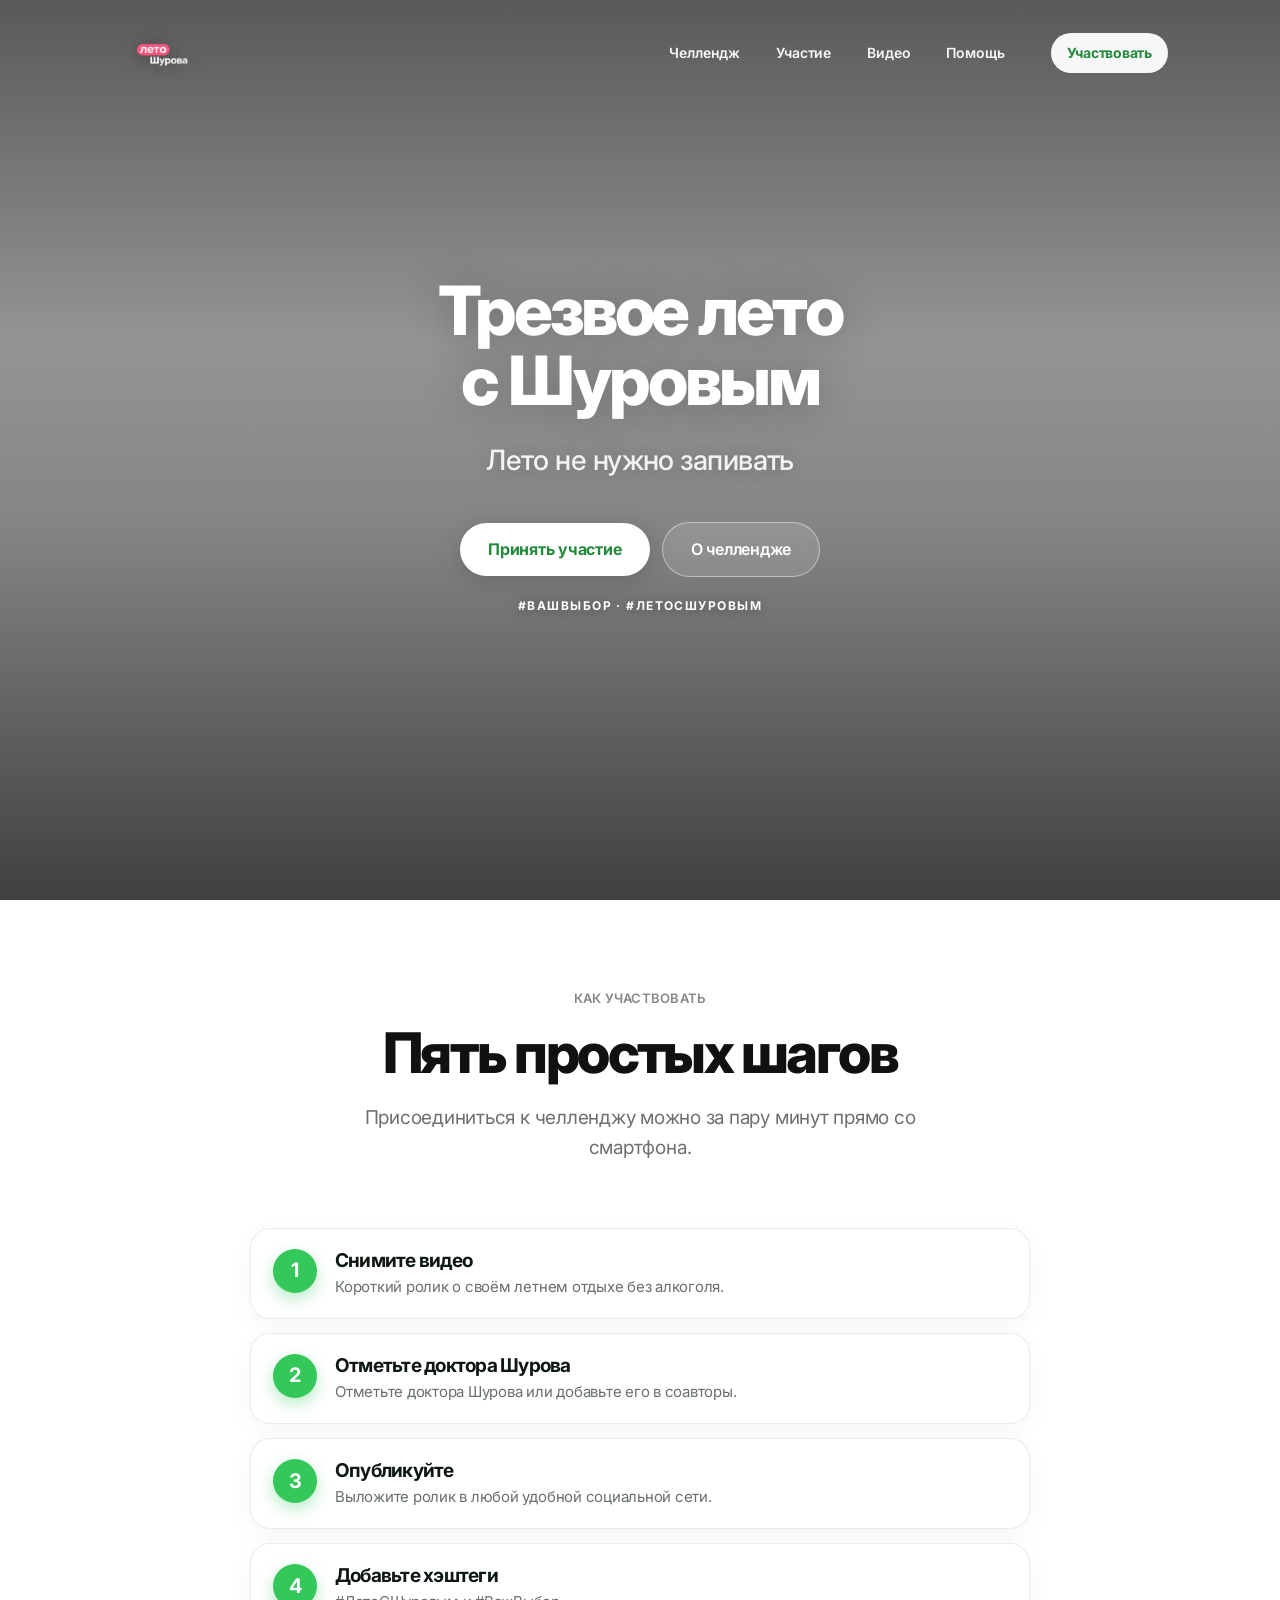
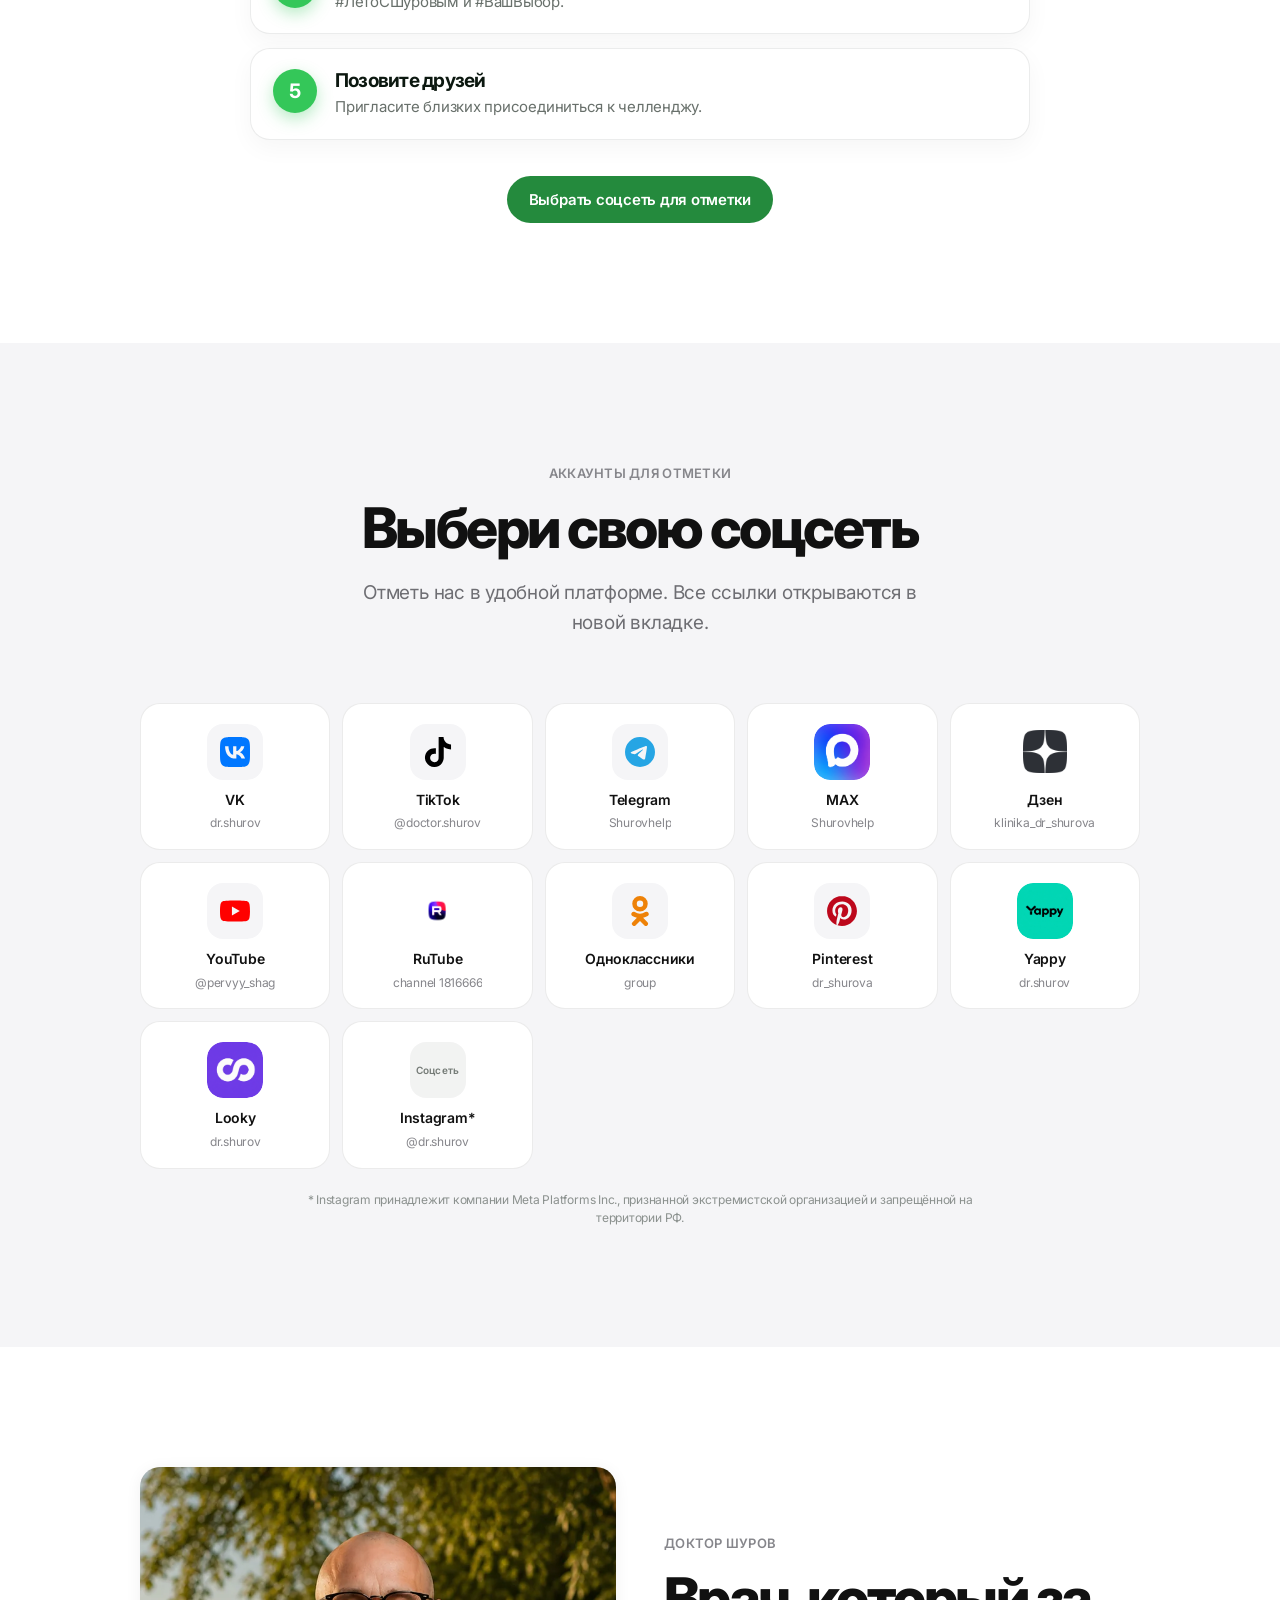
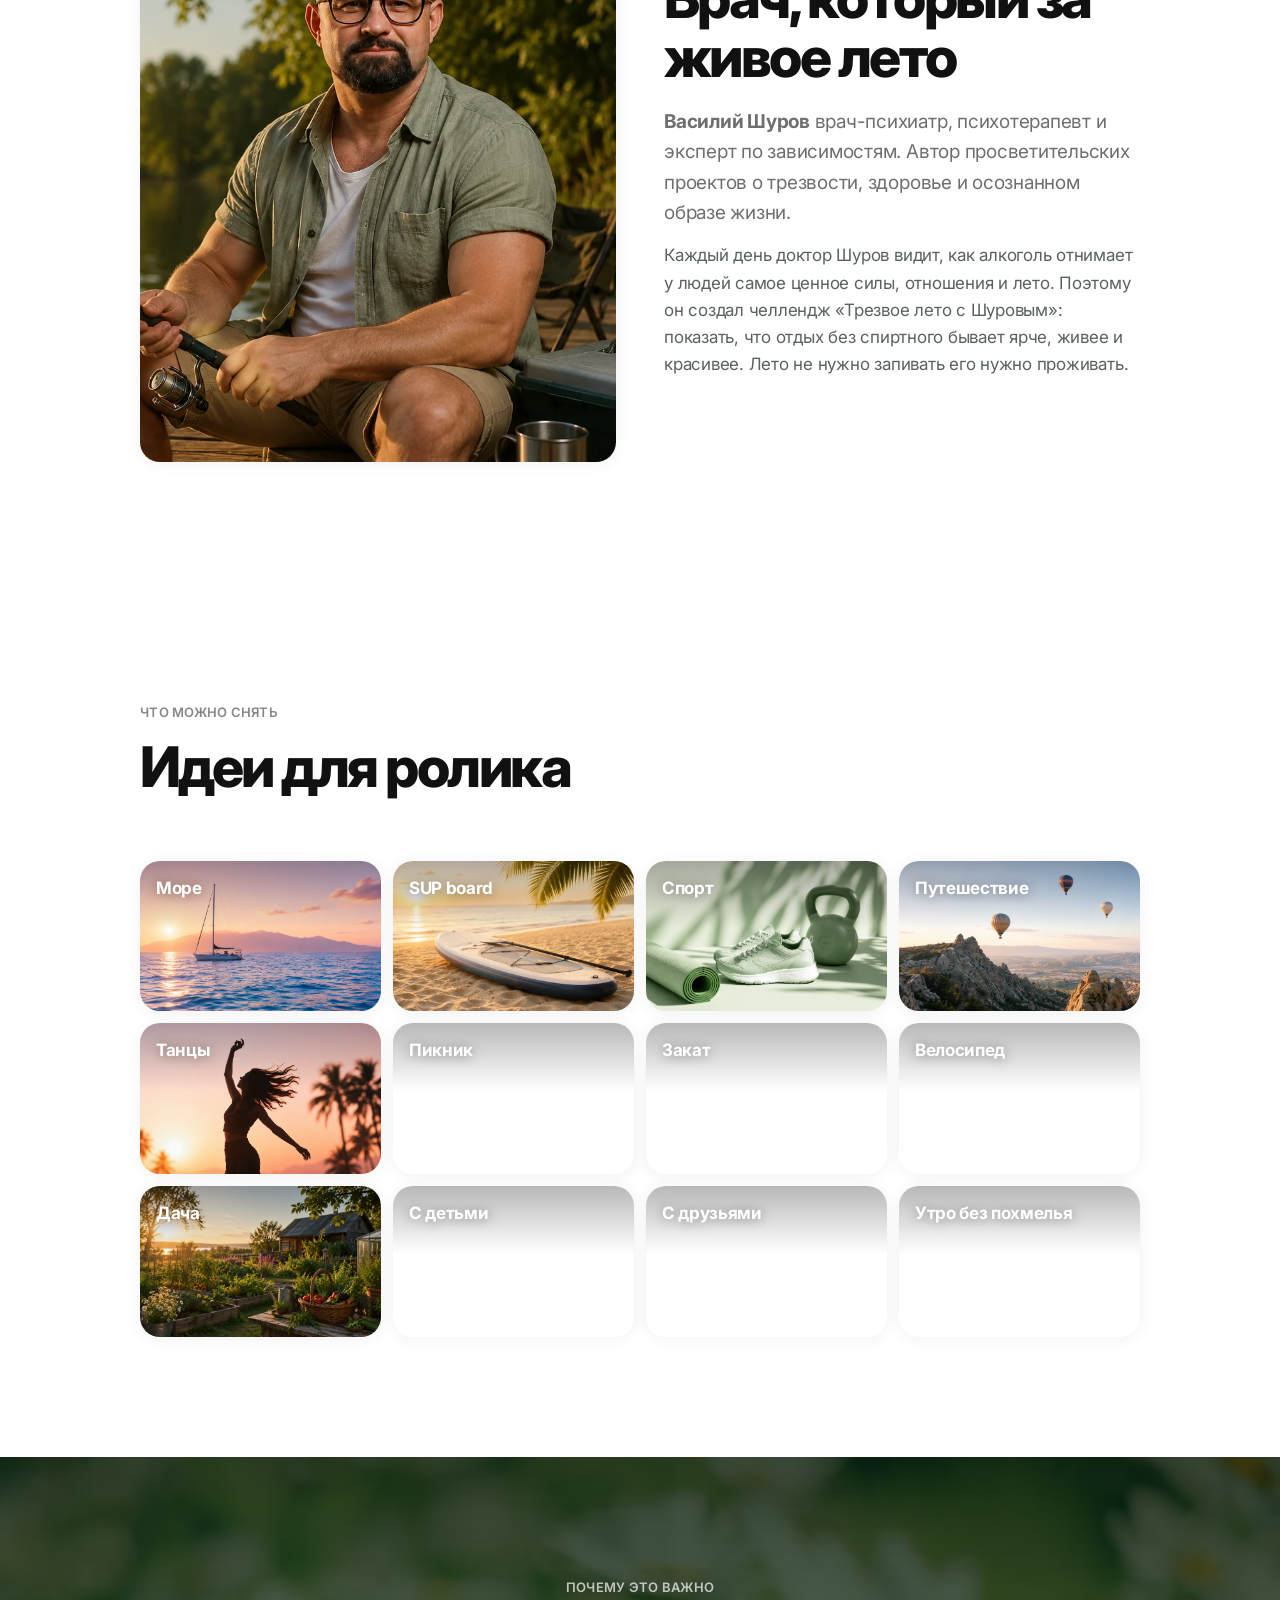
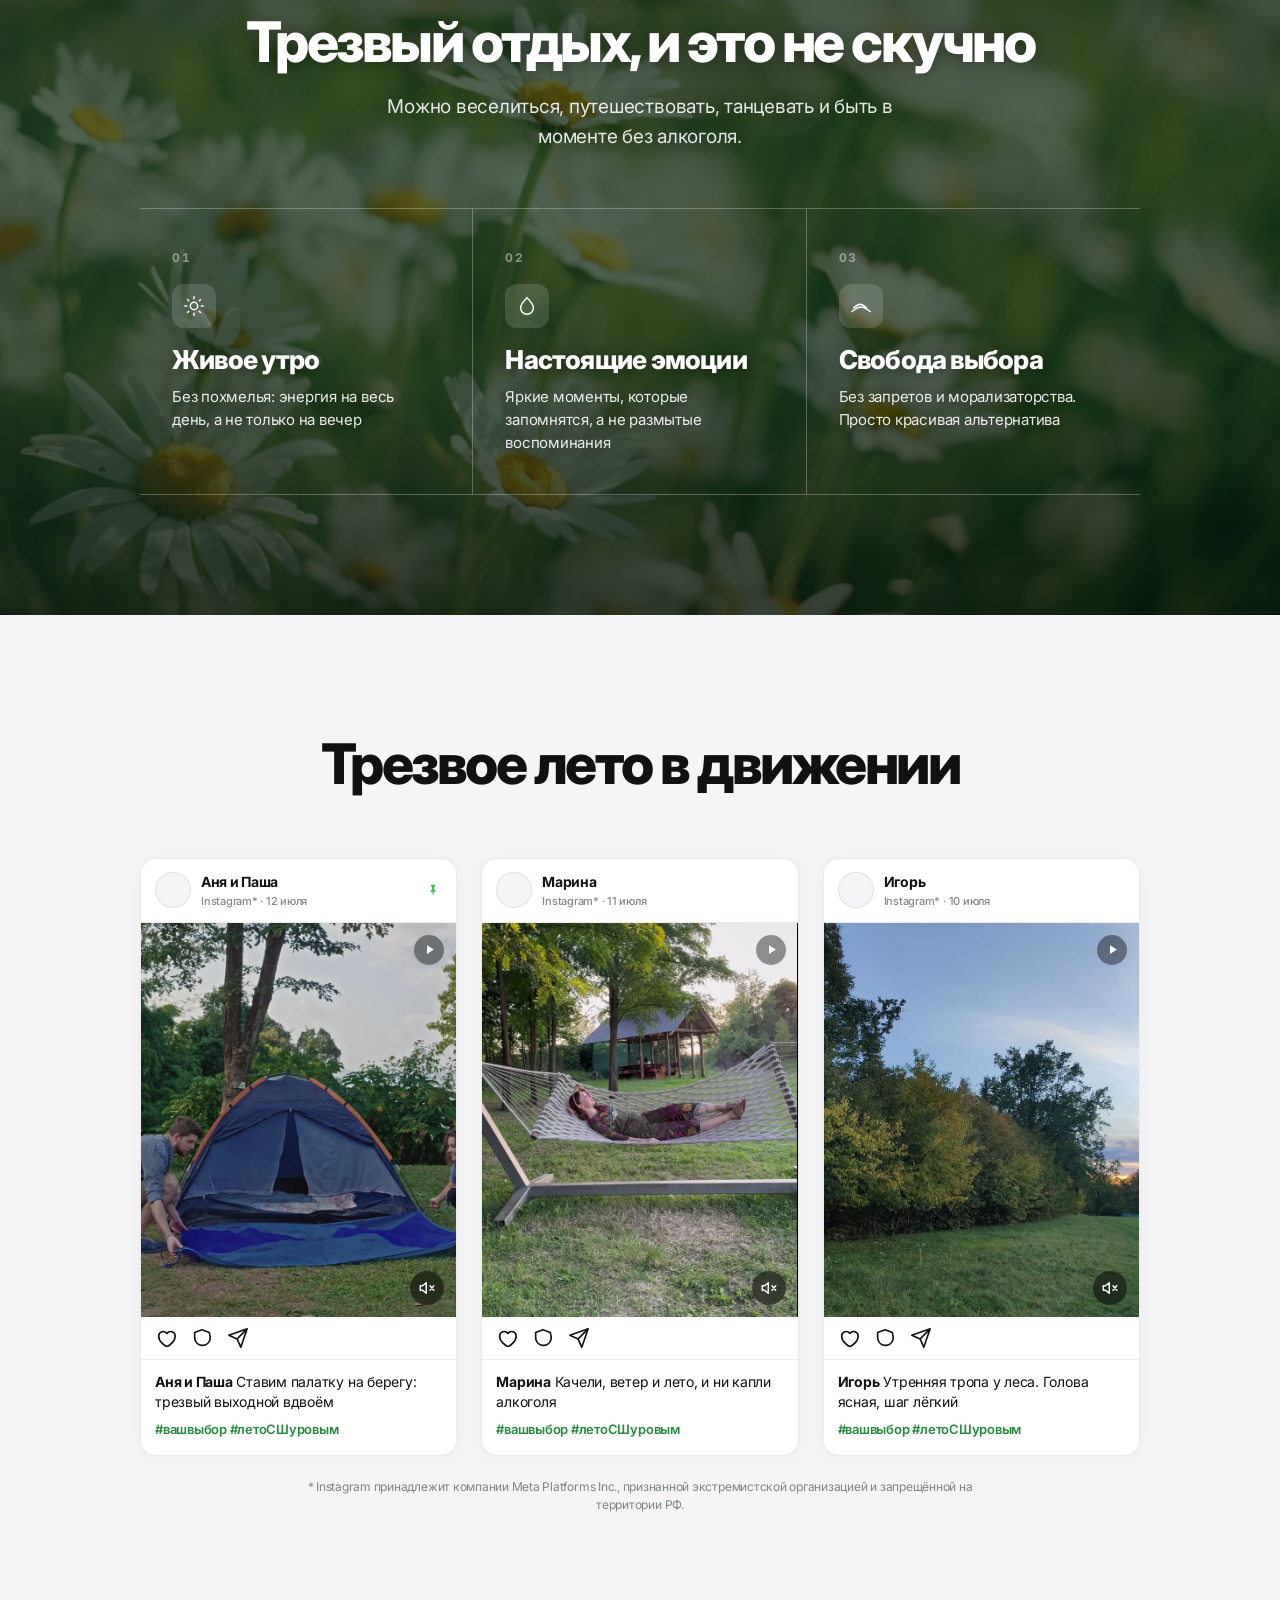
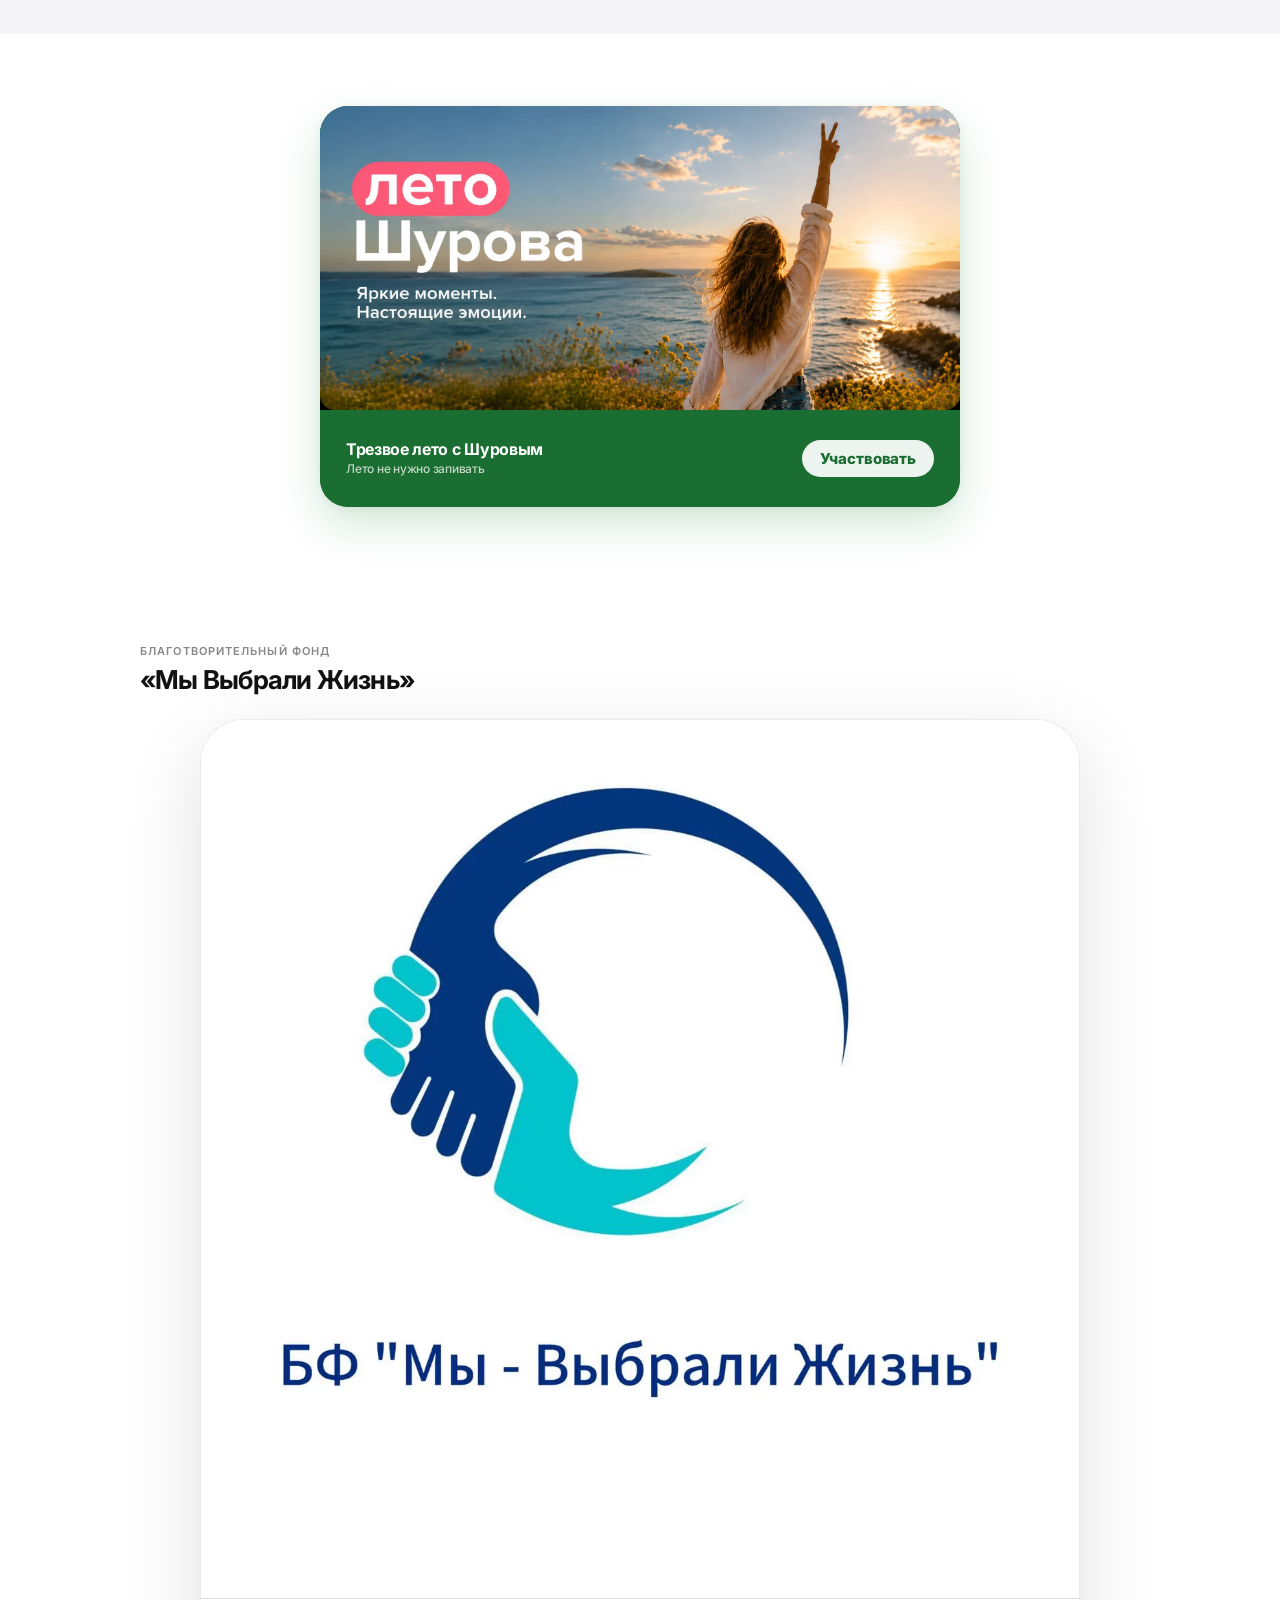
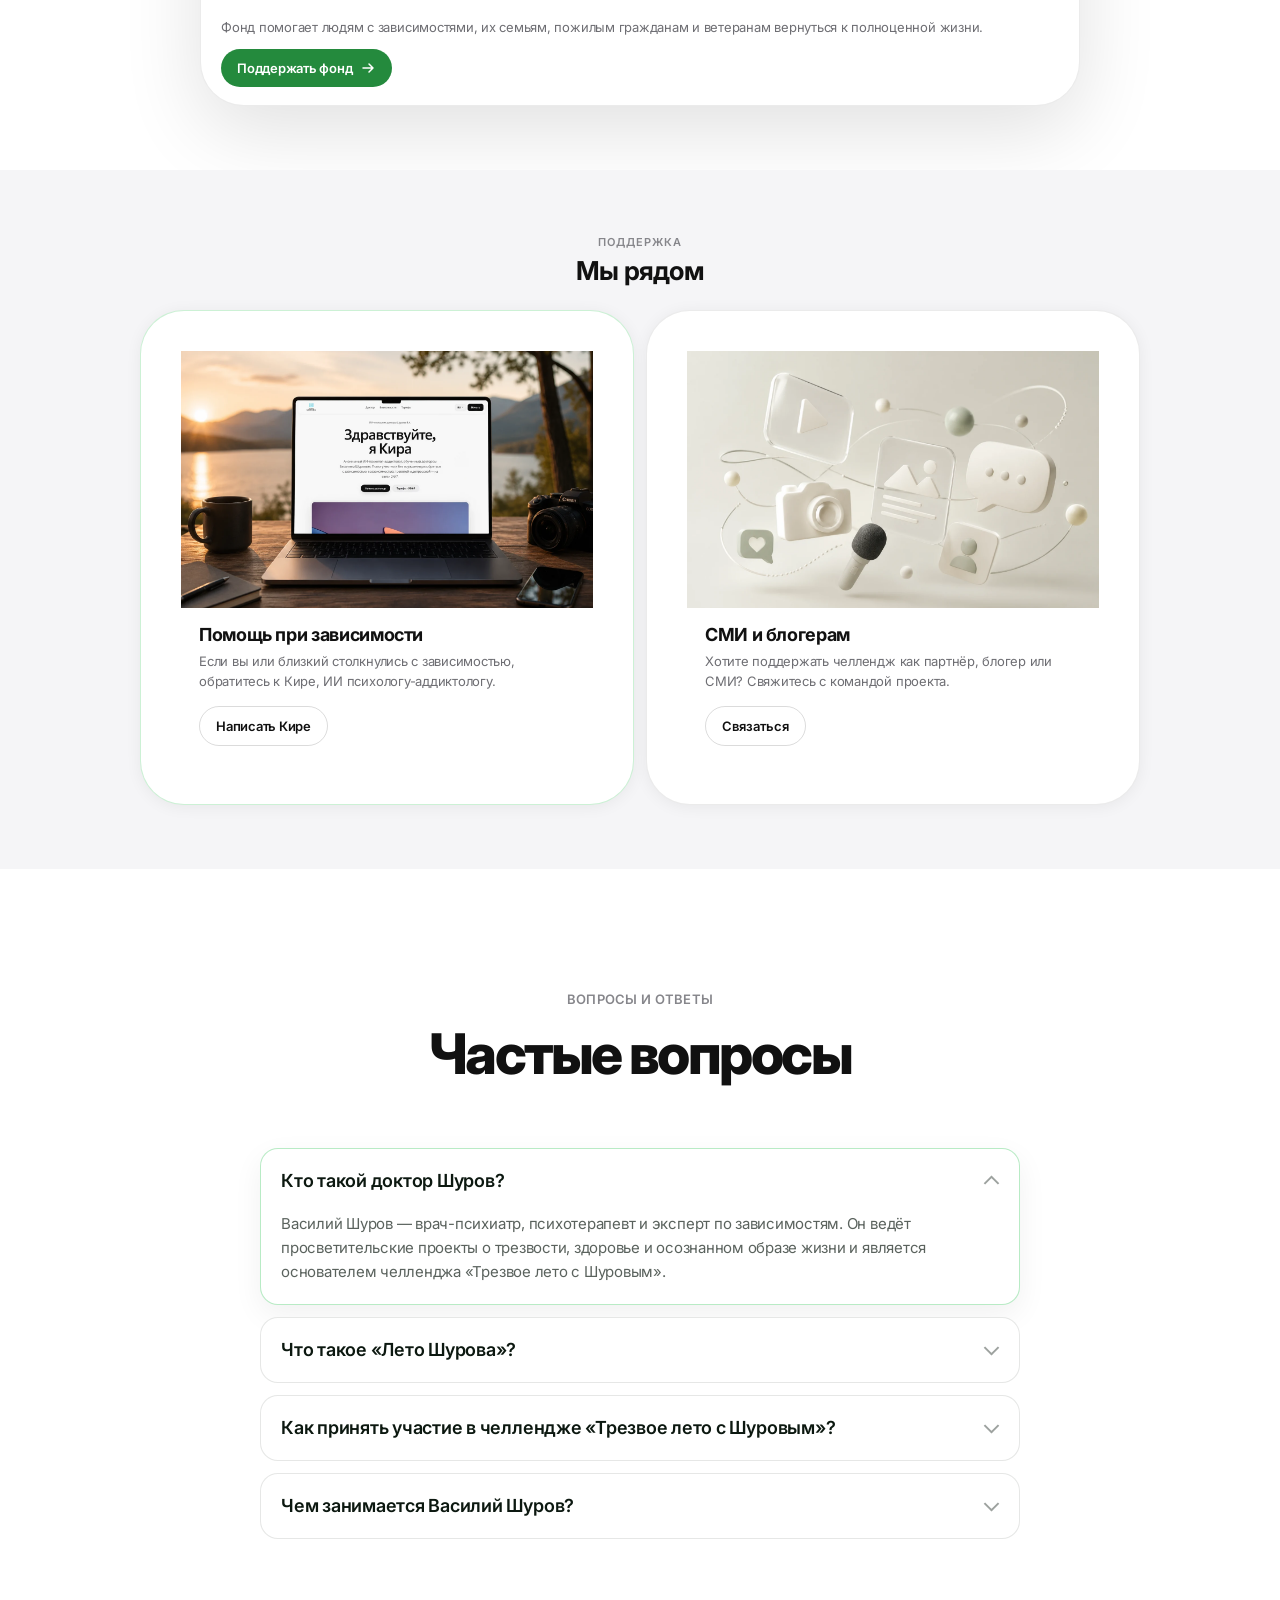
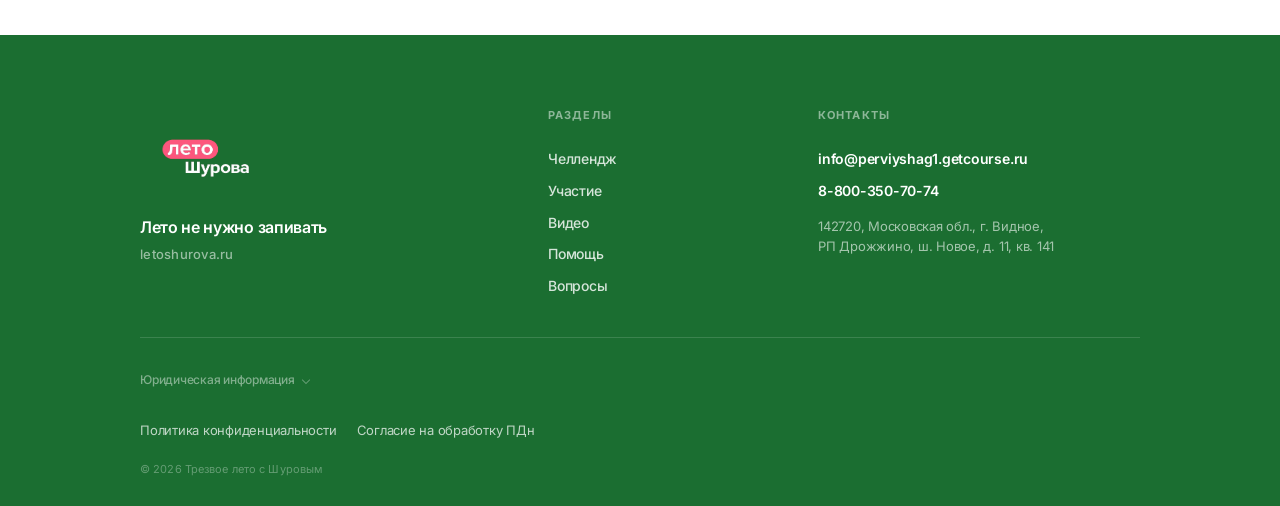
==== index.html @ 51891421 "chore: оставить только один Instagram (dr.shurov) в соцсетях Co-authored-by: Cursor <cursoragent@cur" ====
<!DOCTYPE html>
<html lang="ru">
<head>
  <meta charset="UTF-8" />
  <meta name="viewport" content="width=device-width, initial-scale=1.0, viewport-fit=cover" />
  <meta name="theme-color" content="#34C759" />

  <title>Трезвое лето с Шуровым · челлендж «Лето не нужно запивать»</title>
  <meta name="description" content="«Трезвое лето с Шуровым»: летний челлендж о красивом отдыхе без алкоголя. Сними, как отдыхаешь трезво, отметь проект в соцсетях и передай эстафету. Идеи для роликов, живая лента участников, поддержка фонда и врача-психиатра Василия Шурова." />
  <meta name="keywords" content="трезвое лето, лето не нужно запивать, челлендж без алкоголя, трезвый отдых, доктор Шуров, Василий Шуров, отдых без алкоголя, трезвость, здоровый образ жизни, летний челлендж" />
  <meta name="author" content="Трезвое лето с Шуровым" />
  <meta name="robots" content="index, follow, max-image-preview:large, max-snippet:-1" />
  <meta name="yandex" content="index, follow" />
  <meta name="rating" content="18+" />
  <meta name="language" content="Russian" />
  <link rel="canonical" href="https://letoshurova.ru/" />

  <!-- Open Graph -->
  <meta property="og:type" content="website" />
  <meta property="og:site_name" content="Трезвое лето с Шуровым" />
  <meta property="og:title" content="Трезвое лето с Шуровым · челлендж «Лето не нужно запивать»" />
  <meta property="og:description" content="Красивый летний отдых без алкоголя. Сними своё трезвое лето, отметь проект и передай эстафету. Идеи, лента участников, поддержка." />
  <meta property="og:url" content="https://letoshurova.ru/" />
  <meta property="og:locale" content="ru_RU" />
  <meta property="og:image" content="https://letoshurova.ru/assets/og-image.jpg" />
  <meta property="og:image:secure_url" content="https://letoshurova.ru/assets/og-image.jpg" />
  <meta property="og:image:type" content="image/jpeg" />
  <meta property="og:image:width" content="1200" />
  <meta property="og:image:height" content="630" />
  <meta property="og:image:alt" content="Трезвое лето с Шуровым" />

  <!-- Twitter -->
  <meta name="twitter:card" content="summary_large_image" />
  <meta name="twitter:title" content="Трезвое лето с Шуровым" />
  <meta name="twitter:description" content="Лето не нужно запивать. Красивая, живая альтернатива алкоголю. Присоединяйся к челленджу." />
  <meta name="twitter:image" content="https://letoshurova.ru/assets/og-image.jpg" />

  <link rel="icon" type="image/png" sizes="32x32" href="assets/favicon-32.png" />
  <link rel="icon" type="image/png" sizes="16x16" href="assets/favicon-16.png" />
  <link rel="apple-touch-icon" href="assets/apple-touch-icon.png" />
  <link rel="preconnect" href="https://fonts.googleapis.com" />
  <link rel="preconnect" href="https://fonts.gstatic.com" crossorigin />
  <link href="https://fonts.googleapis.com/css2?family=Inter:wght@400;500;600;700;800&display=swap" rel="stylesheet" />
  <link rel="stylesheet" href="styles.css?v=11" />
  <link rel="preload" as="image" href="assets/webp/splash_mob.webp" media="(max-width: 1023px)" />
  <link rel="preload" as="image" href="assets/webp/splash_desktop.webp" media="(min-width: 1024px)" />

  <!-- Структурированные данные для поисковиков, Яндекс/Алисы и ИИ-ассистентов -->
  <script type="application/ld+json">
  {
    "@context": "https://schema.org",
    "@graph": [
      {
        "@type": "WebSite",
        "@id": "https://letoshurova.ru/#website",
        "url": "https://letoshurova.ru/",
        "name": "Трезвое лето с Шуровым",
        "alternateName": ["Лето Шурова", "Лето с Шуровым", "Трезвое лето Шурова"],
        "description": "Летний челлендж о красивом отдыхе без алкоголя.",
        "inLanguage": "ru-RU"
      },
      {
        "@type": "Person",
        "@id": "https://letoshurova.ru/#shurov",
        "name": "Василий Шуров",
        "alternateName": ["Доктор Шуров", "Шуров Василий"],
        "jobTitle": "Врач-психиатр, психотерапевт, эксперт по зависимостям",
        "description": "Врач-психиатр, психотерапевт и эксперт по зависимостям. Автор просветительских проектов о трезвости, здоровье и осознанном образе жизни, основатель челленджа «Трезвое лето с Шуровым».",
        "knowsAbout": ["психиатрия", "наркология", "зависимости", "трезвость", "психотерапия", "здоровый образ жизни"],
        "url": "https://letoshurova.ru/",
        "image": "https://letoshurova.ru/new_shurov.png",
        "sameAs": [
          "https://www.instagram.com/shurov_school",
          "https://www.instagram.com/dr.shurov",
          "https://www.instagram.com/shurov_rc",
          "https://vk.ru/dr.shurov",
          "https://www.tiktok.com/@doctor.shurov",
          "https://telegram.me/Shurovhelp",
          "https://max.ru/Shurovhelp",
          "https://dzen.ru/klinika_dr_shurova",
          "https://youtube.com/@pervyy_shag",
          "https://rutube.ru/channel/1816666/videos/",
          "https://ok.ru/group/70000035076228",
          "https://ru.pinterest.com/dr_shurova",
          "https://yappy.media/n/dr.shurov",
          "https://share.looky.com/profile/dr.shurov"
        ]
      },
      {
        "@type": "Organization",
        "@id": "https://letoshurova.ru/#org",
        "name": "Трезвое лето с Шуровым",
        "alternateName": ["Лето Шурова", "Лето с Шуровым"],
        "url": "https://letoshurova.ru/",
        "logo": "https://letoshurova.ru/assets/logo.png",
        "email": "info@perviyshag1.getcourse.ru",
        "telephone": "+7-800-350-70-74",
        "founder": { "@id": "https://letoshurova.ru/#shurov" },
        "address": {
          "@type": "PostalAddress",
          "postalCode": "142720",
          "addressRegion": "Московская область",
          "addressLocality": "Видное",
          "streetAddress": "РП Дрожжино, ш. Новое, д. 11, кв. 141",
          "addressCountry": "RU"
        }
      },
      {
        "@type": "Event",
        "name": "Трезвое лето с Шуровым",
        "alternateName": ["Лето Шурова", "Лето с Шуровым", "Лето не нужно запивать"],
        "description": "Челлендж «Лето не нужно запивать»: сними, как отдыхаешь трезво, отметь проект в соцсетях и передай эстафету друзьям.",
        "eventAttendanceMode": "https://schema.org/OnlineEventAttendanceMode",
        "eventStatus": "https://schema.org/EventScheduled",
        "startDate": "2026-06-01",
        "endDate": "2026-08-31",
        "inLanguage": "ru-RU",
        "location": {
          "@type": "VirtualLocation",
          "url": "https://letoshurova.ru/"
        },
        "organizer": { "@id": "https://letoshurova.ru/#org" },
        "performer": { "@id": "https://letoshurova.ru/#shurov" },
        "image": "https://letoshurova.ru/assets/og-image.jpg"
      },
      {
        "@type": "FAQPage",
        "mainEntity": [
          {
            "@type": "Question",
            "name": "Кто такой доктор Шуров?",
            "acceptedAnswer": {
              "@type": "Answer",
              "text": "Василий Шуров — врач-психиатр, психотерапевт и эксперт по зависимостям. Он ведёт просветительские проекты о трезвости, здоровье и осознанном образе жизни и является основателем челленджа «Трезвое лето с Шуровым»."
            }
          },
          {
            "@type": "Question",
            "name": "Что такое «Лето Шурова»?",
            "acceptedAnswer": {
              "@type": "Answer",
              "text": "«Лето Шурова» (полное название — «Трезвое лето с Шуровым») — это летний челлендж о красивом отдыхе без алкоголя под девизом «Лето не нужно запивать». Участник снимает короткое видео о трезвом отдыхе, отмечает проект в соцсетях и передаёт эстафету друзьям."
            }
          },
          {
            "@type": "Question",
            "name": "Как принять участие в челлендже «Трезвое лето с Шуровым»?",
            "acceptedAnswer": {
              "@type": "Answer",
              "text": "Нужно сделать три шага: снять ролик о трезвом отдыхе, выложить его в соцсети с отметкой проекта и передать эстафету друзьям. Лучшие ролики попадают в ленту участников на сайте."
            }
          },
          {
            "@type": "Question",
            "name": "Чем занимается Василий Шуров?",
            "acceptedAnswer": {
              "@type": "Answer",
              "text": "Василий Шуров помогает людям справляться с зависимостями, ведёт просветительскую работу о вреде алкоголя и продвигает идею красивого, живого отдыха без спиртного через проект «Трезвое лето с Шуровым»."
            }
          }
        ]
      }
    ]
  }
  </script>
</head>
<body class="is-splashing">
  <div class="splash" id="splash" aria-hidden="true">
    <div class="splash__photo">
      <picture>
        <source media="(max-width: 1023px)" srcset="assets/webp/splash_mob.webp" type="image/webp" />
        <source media="(min-width: 1024px)" srcset="assets/webp/splash_desktop.webp" type="image/webp" />
        <source media="(max-width: 1023px)" srcset="splash_mob.png" />
        <img src="splash_desktop.jpeg" alt="" width="1536" height="864" fetchpriority="high" decoding="async" />
      </picture>
    </div>
    <div class="splash__scrim" aria-hidden="true"></div>
    <div class="splash__logo">
      <picture>
        <source srcset="assets/webp/logo.webp" type="image/webp" />
        <img src="assets/logo.png" alt="Лето с Шуровым" width="1500" height="1022" />
      </picture>
    </div>
  </div>

  <header class="header header--hero" id="topbar">
    <div class="header__inner">
      <a href="#hero" class="brand" data-scroll aria-label="Трезвое лето с Шуровым">
        <picture class="brand__logo brand__logo--light">
          <source srcset="assets/webp/logo.webp" type="image/webp" />
          <img src="assets/logo.png" alt="Лето с Шуровым" width="1500" height="1022" />
        </picture>
        <picture class="brand__logo brand__logo--dark">
          <source srcset="assets/webp/logo-dark.webp" type="image/webp" />
          <img src="assets/logo-dark.png" alt="Лето с Шуровым" width="1500" height="1022" />
        </picture>
      </a>
      <nav class="header__nav" aria-label="Основная навигация">
        <a href="#why" data-scroll>Челлендж</a>
        <a href="#participate" data-scroll>Участие</a>
        <a href="#videos" data-scroll>Видео</a>
        <a href="#help" data-scroll>Помощь</a>
      </nav>
      <a href="#participate" class="btn btn--hero btn--sm header__cta" data-scroll data-analytics="cta_join_nav">Участвовать</a>
    </div>
  </header>

  <main>
    <!-- HERO — fullscreen фото -->
    <section class="hero" id="hero">
      <picture class="hero__bg">
        <source media="(max-width: 1023px)" srcset="assets/webp/hero_mobile.webp" type="image/webp" />
        <source media="(min-width: 1024px)" srcset="assets/webp/hero_desktop.webp" type="image/webp" />
        <source media="(max-width: 1023px)" srcset="hero_mobile.png" />
        <img src="herro_desktop.png" alt="" width="1794" height="877" fetchpriority="high" decoding="async" />
      </picture>
      <div class="hero__overlay" aria-hidden="true"></div>

      <a href="#hero" class="hero__brand" data-scroll aria-label="Лето с Шуровым">
        <picture>
          <source srcset="assets/webp/logo.webp" type="image/webp" />
          <img src="assets/logo.png" alt="Лето с Шуровым" width="1500" height="1022" />
        </picture>
      </a>

      <div class="hero__shell">
        <div class="hero__center">
          <h1 class="hero__title">Трезвое лето<br />с Шуровым</h1>
          <p class="hero__subtitle">Лето не нужно запивать</p>
          <div class="hero__actions">
            <a href="#participate" class="btn btn--white" data-scroll data-analytics="cta_join_hero">Принять участие</a>
            <a href="#why" class="btn btn--glass" data-scroll>О челлендже</a>
          </div>
          <p class="hero__tagline">#вашвыбор · #летоСШуровым</p>
        </div>
      </div>
    </section>

    <!-- КАК УЧАСТВОВАТЬ — 5 шагов -->
    <section class="section section--participate" id="participate">
      <div class="wrap">
        <div class="section-head">
          <p class="eyebrow">Как участвовать</p>
          <h2 class="display">Пять простых шагов</h2>
          <p class="lede lede--center">Присоединиться к челленджу можно за пару минут прямо со смартфона.</p>
        </div>
        <ol class="p-steps" id="p-steps">
          <li class="p-step">
            <span class="p-step__num">1</span>
            <div class="p-step__body">
              <h3 class="p-step__title">Снимите видео</h3>
              <p class="p-step__text">Короткий ролик о своём летнем отдыхе без алкоголя.</p>
            </div>
          </li>
          <li class="p-step">
            <span class="p-step__num">2</span>
            <div class="p-step__body">
              <h3 class="p-step__title">Отметьте доктора Шурова</h3>
              <p class="p-step__text">Отметьте доктора Шурова или добавьте его в соавторы.</p>
            </div>
          </li>
          <li class="p-step">
            <span class="p-step__num">3</span>
            <div class="p-step__body">
              <h3 class="p-step__title">Опубликуйте</h3>
              <p class="p-step__text">Выложите ролик в любой удобной социальной сети.</p>
            </div>
          </li>
          <li class="p-step">
            <span class="p-step__num">4</span>
            <div class="p-step__body">
              <h3 class="p-step__title">Добавьте хэштеги</h3>
              <p class="p-step__text">#ЛетоСШуровым и #ВашВыбор.</p>
            </div>
          </li>
          <li class="p-step">
            <span class="p-step__num">5</span>
            <div class="p-step__body">
              <h3 class="p-step__title">Позовите друзей</h3>
              <p class="p-step__text">Пригласите близких присоединиться к челленджу.</p>
            </div>
          </li>
        </ol>
        <div class="p-cta">
          <a href="#how" class="btn btn--green" data-scroll data-analytics="cta_participate_socials">Выбрать соцсеть для отметки</a>
        </div>
      </div>
    </section>

    <!-- ВЫБЕРИ СОЦСЕТЬ -->
    <section class="section section--soft section--how" id="how">
      <div class="wrap">
        <div class="section-head">
          <p class="eyebrow">Аккаунты для отметки</p>
          <h2 class="display">Выбери свою соцсеть</h2>
          <p class="lede lede--center">Отметь нас в удобной платформе. Все ссылки открываются в новой вкладке.</p>
        </div>
        <div class="social-list" id="socials"></div>
        <p class="social-note" id="meta-note">* Instagram принадлежит компании Meta Platforms Inc., признанной экстремистской организацией и запрещённой на территории РФ.</p>
      </div>
    </section>

    <!-- ШУРОВ -->
    <section class="section section--profile" id="shurov">
      <div class="wrap profile">
        <figure class="profile__media">
          <picture>
            <source srcset="assets/webp/new_shurov.webp" type="image/webp" />
            <img src="new_shurov.png" alt="Доктор Шуров на отдыхе" width="1659" height="948" loading="lazy" decoding="async" />
          </picture>
        </figure>
        <div class="profile__copy">
          <p class="eyebrow">Доктор Шуров</p>
          <h2 class="display">Врач, который за живое лето</h2>
          <p class="lede">
            <strong>Василий Шуров</strong> врач-психиатр, психотерапевт и эксперт по
            зависимостям. Автор просветительских проектов о трезвости, здоровье и
            осознанном образе жизни.
          </p>
          <p class="profile__text">
            Каждый день доктор Шуров видит, как алкоголь отнимает у людей самое ценное силы,
            отношения и лето. Поэтому он создал челлендж «Трезвое лето с Шуровым»: показать,
            что отдых без спиртного бывает ярче, живее и красивее. Лето не нужно запивать
            его нужно проживать.
          </p>
        </div>
      </div>
    </section>

    <!-- ЧТО СНЯТЬ — catalog cards -->
    <section class="section" id="ideas">
      <div class="wrap">
        <div class="section-head section-head--left">
          <p class="eyebrow">Что можно снять</p>
          <h2 class="display">Идеи для ролика</h2>
        </div>
        <div class="catalog">
          <figure class="idea">
            <picture><source srcset="assets/webp/sea.webp" type="image/webp" /><img src="sea.png" alt="Море" width="1672" height="941" loading="lazy" decoding="async" /></picture>
            <figcaption>Море</figcaption>
          </figure>
          <figure class="idea">
            <picture><source srcset="assets/webp/sup.webp" type="image/webp" /><img src="sup.png" alt="SUP board" width="1672" height="941" loading="lazy" decoding="async" /></picture>
            <figcaption>SUP board</figcaption>
          </figure>
          <figure class="idea">
            <picture><source srcset="assets/webp/sport.webp" type="image/webp" /><img src="sport.png" alt="Спорт" width="1672" height="941" loading="lazy" decoding="async" /></picture>
            <figcaption>Спорт</figcaption>
          </figure>
          <figure class="idea">
            <picture><source srcset="assets/webp/travel.webp" type="image/webp" /><img src="travel.png" alt="Путешествие" width="1672" height="941" loading="lazy" decoding="async" /></picture>
            <figcaption>Путешествие</figcaption>
          </figure>
          <figure class="idea">
            <picture><source srcset="assets/webp/dance.webp" type="image/webp" /><img src="dance.png" alt="Танцы" width="1672" height="941" loading="lazy" decoding="async" /></picture>
            <figcaption>Танцы</figcaption>
          </figure>
          <figure class="idea">
            <picture><source srcset="assets/webp/summer_vibe.webp" type="image/webp" /><img src="summer_vibe.png" alt="Пикник" width="1672" height="941" loading="lazy" decoding="async" /></picture>
            <figcaption>Пикник</figcaption>
          </figure>
          <figure class="idea">
            <picture><source srcset="assets/webp/sun.webp" type="image/webp" /><img src="sun.png" alt="Закат" width="1672" height="941" loading="lazy" decoding="async" /></picture>
            <figcaption>Закат</figcaption>
          </figure>
          <figure class="idea">
            <picture><source srcset="assets/webp/bys.webp" type="image/webp" /><img src="bys.png" alt="Велосипед" width="1672" height="941" loading="lazy" decoding="async" /></picture>
            <figcaption>Велосипед</figcaption>
          </figure>
          <figure class="idea">
            <picture><source srcset="assets/webp/dacha.webp" type="image/webp" /><img src="dacha.png" alt="Дача" width="1672" height="941" loading="lazy" decoding="async" /></picture>
            <figcaption>Дача</figcaption>
          </figure>
          <figure class="idea">
            <picture><source srcset="assets/webp/with_child.webp" type="image/webp" /><img src="with_child.png" alt="С детьми" width="1672" height="941" loading="lazy" decoding="async" /></picture>
            <figcaption>С детьми</figcaption>
          </figure>
          <figure class="idea">
            <picture><source srcset="assets/webp/with_friends.webp" type="image/webp" /><img src="with_friends.png" alt="С друзьями" width="1672" height="941" loading="lazy" decoding="async" /></picture>
            <figcaption>С друзьями</figcaption>
          </figure>
          <figure class="idea">
            <picture><source srcset="assets/webp/morning.webp" type="image/webp" /><img src="morning.png" alt="Утро без похмелья" width="1672" height="941" loading="lazy" decoding="async" /></picture>
            <figcaption>Утро без похмелья</figcaption>
          </figure>
        </div>
      </div>
    </section>

    <!-- ПОЧЕМУ ВАЖНО -->
    <section class="section section--green section--why" id="why">
      <video class="why-video" autoplay muted loop playsinline preload="auto"
             poster="assets/video/stream-poster.webp" aria-hidden="true" tabindex="-1">
        <source src="assets/video/stream.webm" type="video/webm" />
        <source src="assets/video/stream.mp4" type="video/mp4" />
      </video>
      <div class="why-video__scrim" aria-hidden="true"></div>
      <div class="wrap">
        <div class="section-head">
          <p class="eyebrow eyebrow--light">Почему это важно</p>
          <h2 class="display display--light">Трезвый отдых, и это не скучно</h2>
          <p class="lede lede--light lede--center">
            Можно веселиться, путешествовать, танцевать и быть в моменте без алкоголя.
          </p>
        </div>
        <div class="why-cards">
          <article class="why-card">
            <span class="why-card__num">01</span>
            <span class="why-card__icon" aria-hidden="true">
              <svg viewBox="0 0 24 24" fill="none" stroke="currentColor" stroke-width="1.6" stroke-linecap="round"><circle cx="12" cy="12" r="4"/><path d="M12 2v2M12 20v2M4.9 4.9l1.4 1.4M17.7 17.7l1.4 1.4M2 12h2M20 12h2M4.9 19.1l1.4-1.4M17.7 6.3l1.4-1.4"/></svg>
            </span>
            <h3>Живое утро</h3>
            <p>Без похмелья: энергия на весь день, а не только на вечер</p>
          </article>
          <article class="why-card">
            <span class="why-card__num">02</span>
            <span class="why-card__icon" aria-hidden="true">
              <svg viewBox="0 0 24 24" fill="none" stroke="currentColor" stroke-width="1.6" stroke-linecap="round"><path d="M12 3c-4 4-7 7-7 11a7 7 0 0 0 14 0c0-4-3-7-7-11z"/></svg>
            </span>
            <h3>Настоящие эмоции</h3>
            <p>Яркие моменты, которые запомнятся, а не размытые воспоминания</p>
          </article>
          <article class="why-card">
            <span class="why-card__num">03</span>
            <span class="why-card__icon" aria-hidden="true">
              <svg viewBox="0 0 24 24" fill="none" stroke="currentColor" stroke-width="1.6" stroke-linecap="round"><path d="M4 14c2-1 4-4 7-4s5 3 7 4"/><path d="M2 18c3-2 6-5 10-5s7 3 10 5"/></svg>
            </span>
            <h3>Свобода выбора</h3>
            <p>Без запретов и морализаторства. Просто красивая альтернатива</p>
          </article>
        </div>
      </div>
    </section>

    <!-- ВИДЕО — лента участников -->
    <section class="section section--feed" id="videos">
      <div class="wrap">
        <div class="section-head">
          <h2 class="display">Трезвое лето в движении</h2>
        </div>
        <div class="feed" id="video-grid"></div>
        <p class="social-note">* Instagram принадлежит компании Meta Platforms Inc., признанной экстремистской организацией и запрещённой на территории РФ.</p>
      </div>
    </section>

    <!-- КАК УЧАСТВОВАТЬ — App Store Today card -->
    <section class="section section--event" id="steps">
      <div class="wrap">
        <article class="event-card">
          <div class="event-card__visual">
            <picture>
              <source srcset="assets/webp/new_event.webp" type="image/webp" />
              <img src="new_event.png" alt="Трезвое лето с Шуровым" width="1819" height="865" loading="lazy" decoding="async" />
            </picture>
          </div>
          <footer class="event-card__footer">
            <div class="event-card__copy">
              <p class="event-card__app-name">Трезвое лето с Шуровым</p>
              <p class="event-card__app-tag">Лето не нужно запивать</p>
            </div>
            <a href="#participate" class="event-card__get" data-scroll data-analytics="cta_join_steps">Участвовать</a>
          </footer>
        </article>
      </div>
    </section>

    <!-- ФОНД -->
    <section class="section" id="fund">
      <div class="wrap">
        <div class="section-head section-head--left">
          <p class="eyebrow">Благотворительный фонд</p>
          <h2 class="display">«Мы Выбрали Жизнь»</h2>
        </div>
        <article class="partner-card">
          <figure class="partner-card__visual">
            <picture>
              <source srcset="assets/webp/partners/new_fond.webp" type="image/webp" />
              <img src="new_fond.JPG" alt="Благотворительный фонд «Мы Выбрали Жизнь»" width="1280" height="1280" loading="lazy" decoding="async" />
            </picture>
          </figure>
          <div class="partner-card__body">
            <p class="lede">Фонд помогает людям с зависимостями, их семьям, пожилым гражданам и ветеранам вернуться к полноценной жизни.</p>
            <a class="btn btn--green" href="https://myvybrali-zhizn.ru/"
               target="_blank" rel="noopener" data-analytics="fund_visit" data-utm>
              Поддержать фонд
              <svg width="16" height="16" viewBox="0 0 16 16" fill="none" aria-hidden="true"><path d="M3 8h10M9 4l4 4-4 4" stroke="currentColor" stroke-width="1.5" stroke-linecap="round" stroke-linejoin="round"/></svg>
            </a>
          </div>
        </article>
      </div>
    </section>

    <!-- BIOBORO убрано: рекламный баннер (ФЗ «О рекламе»). Для возврата нужен договор + маркировка ОРД (erid). -->

    <!-- ПОМОЩЬ -->
    <section class="section section--help" id="help">
      <div class="wrap">
        <div class="section-head">
          <p class="eyebrow">Поддержка</p>
          <h2 class="display">Мы рядом</h2>
        </div>
        <div class="help-grid">
          <article class="help-card help-card--promo help-card--accent">
            <figure class="help-card__visual">
              <picture>
                <source srcset="assets/webp/promo_kira.webp" type="image/webp" />
                <img src="promo_kira.png" alt="Кира, ИИ психолог-аддиктолог" width="1536" height="1024" loading="lazy" decoding="async" />
              </picture>
            </figure>
            <div class="help-card__body">
              <h3>Помощь при зависимости</h3>
              <p>Если вы или близкий столкнулись с зависимостью, обратитесь к Кире, ИИ психологу-аддиктологу.</p>
              <a class="btn btn--outline btn--outline-dark" href="https://telegram.me/Shurov_ai_bot" target="_blank" rel="noopener" data-analytics="kira_click">Написать Кире</a>
            </div>
          </article>
          <article class="help-card help-card--promo">
            <figure class="help-card__visual">
              <picture>
                <source srcset="assets/webp/for_partners.webp" type="image/webp" />
                <img src="for_partners.png" alt="СМИ и блогерам" width="1536" height="1024" loading="lazy" decoding="async" />
              </picture>
            </figure>
            <div class="help-card__body">
              <h3>СМИ и блогерам</h3>
              <p>Хотите поддержать челлендж как партнёр, блогер или СМИ? Свяжитесь с командой проекта.</p>
              <button type="button" class="btn btn--outline btn--outline-dark" data-open-modal="press" data-analytics="partners_click">Связаться</button>
            </div>
          </article>
        </div>
      </div>
    </section>

    <!-- FAQ — видимый блок, дублирует разметку FAQPage для Яндекса/Алисы -->
    <section class="section section--faq" id="faq">
      <div class="wrap">
        <div class="section-head">
          <p class="eyebrow">Вопросы и ответы</p>
          <h2 class="display">Частые вопросы</h2>
        </div>
        <div class="faq">
          <details class="faq__item" open>
            <summary class="faq__q">Кто такой доктор Шуров?</summary>
            <div class="faq__a">
              <p>Василий Шуров — врач-психиатр, психотерапевт и эксперт по зависимостям. Он ведёт просветительские проекты о трезвости, здоровье и осознанном образе жизни и является основателем челленджа «Трезвое лето с Шуровым».</p>
            </div>
          </details>
          <details class="faq__item">
            <summary class="faq__q">Что такое «Лето Шурова»?</summary>
            <div class="faq__a">
              <p>«Лето Шурова» (полное название — «Трезвое лето с Шуровым») это летний челлендж о красивом отдыхе без алкоголя под девизом «Лето не нужно запивать». Участник снимает короткое видео о трезвом отдыхе, отмечает проект в соцсетях и передаёт эстафету друзьям.</p>
            </div>
          </details>
          <details class="faq__item">
            <summary class="faq__q">Как принять участие в челлендже «Трезвое лето с Шуровым»?</summary>
            <div class="faq__a">
              <p>Нужно сделать три шага: снять ролик о трезвом отдыхе, выложить его в соцсети с отметкой проекта и передать эстафету друзьям. Лучшие ролики попадают в ленту участников на сайте.</p>
            </div>
          </details>
          <details class="faq__item">
            <summary class="faq__q">Чем занимается Василий Шуров?</summary>
            <div class="faq__a">
              <p>Василий Шуров помогает людям справляться с зависимостями, ведёт просветительскую работу о вреде алкоголя и продвигает идею красивого, живого отдыха без спиртного через проект «Трезвое лето с Шуровым».</p>
            </div>
          </details>
        </div>
      </div>
    </section>
  </main>

  <footer class="footer">
    <div class="wrap">
      <div class="footer__main">
        <div class="footer__brand">
          <a href="#hero" class="footer__logo" data-scroll aria-label="Трезвое лето с Шуровым">
            <picture>
              <source srcset="assets/webp/logo.webp" type="image/webp" />
              <img src="assets/logo.png" alt="Лето с Шуровым" width="1500" height="1022" />
            </picture>
          </a>
          <p class="footer__tagline">Лето не нужно запивать</p>
          <p class="footer__domain">letoshurova.ru</p>
        </div>

        <nav class="footer__col footer__nav" aria-label="Разделы сайта">
          <p class="footer__col-title">Разделы</p>
          <a href="#why" data-scroll>Челлендж</a>
          <a href="#participate" data-scroll>Участие</a>
          <a href="#videos" data-scroll>Видео</a>
          <a href="#help" data-scroll>Помощь</a>
          <a href="#faq" data-scroll>Вопросы</a>
        </nav>

        <div class="footer__col footer__contacts">
          <p class="footer__col-title">Контакты</p>
          <a class="footer__link" href="mailto:info@perviyshag1.getcourse.ru">info@perviyshag1.getcourse.ru</a>
          <a class="footer__link" href="tel:+78003507074">8-800-350-70-74</a>
          <p class="footer__address">142720, Московская обл., г. Видное, РП Дрожжино, ш. Новое, д. 11, кв. 141</p>
        </div>
      </div>

      <div class="footer__bar">
        <details class="footer__legal">
          <summary class="footer__legal-toggle">Юридическая информация</summary>
          <div class="footer__legal-body">
            <div class="footer__legal-grid">
              <div>
                <p class="footer__legal-label">Владелец сайта</p>
                <p><strong>ИП Щербакова Нина Николаевна</strong></p>
                <p>ИНН 463238620213 · ОГРН 324508100264433</p>
              </div>
              <div>
                <p class="footer__legal-label">Контакты</p>
                <p><a href="mailto:info@perviyshag1.getcourse.ru">info@perviyshag1.getcourse.ru</a></p>
                <p><a href="tel:+79311110107">8-931-111-01-07</a></p>
              </div>
            </div>
            <p class="footer__disclaimer">Информация на сайте не является медицинской услугой и не заменяет консультацию специалиста. 18+</p>
            <p class="footer__disclaimer">Instagram принадлежит компании Meta Platforms Inc., признанной экстремистской организацией и запрещённой на территории РФ.</p>
          </div>
        </details>
        <nav class="footer__legal-links" aria-label="Правовые документы">
          <a href="privacy.html">Политика конфиденциальности</a>
          <a href="privacy.html#consent">Согласие на обработку ПДн</a>
        </nav>
        <p class="footer__copy">© <span id="year"></span> Трезвое лето с Шуровым</p>
      </div>
    </div>
  </footer>

  <nav class="tabbar" id="tabbar" aria-label="Мобильная навигация">
    <a href="#hero" class="tabbar__item is-active" data-scroll data-target="hero">
      <svg viewBox="0 0 24 24" aria-hidden="true"><path d="M3 11.5 12 4l9 7.5V20a1 1 0 0 1-1 1h-5v-6H9v6H4a1 1 0 0 1-1-1z"/></svg>
      <span>Главная</span>
    </a>
    <a href="#participate" class="tabbar__item" data-scroll data-target="participate">
      <svg viewBox="0 0 24 24" aria-hidden="true"><path d="M12 3a1 1 0 0 1 .9.56l2.2 4.46 4.92.72a1 1 0 0 1 .55 1.7l-3.56 3.47.84 4.9a1 1 0 0 1-1.45 1.05L12 19.77l-4.4 2.32a1 1 0 0 1-1.45-1.05l.84-4.9L3.43 12.7a1 1 0 0 1 .55-1.7l4.92-.72 2.2-4.46A1 1 0 0 1 12 3z"/></svg>
      <span>Участие</span>
    </a>
    <a href="#videos" class="tabbar__item" data-scroll data-target="videos">
      <svg viewBox="0 0 24 24" aria-hidden="true"><path d="M4 5h16a1 1 0 0 1 1 1v12a1 1 0 0 1-1 1H4a1 1 0 0 1-1-1V6a1 1 0 0 1 1-1zm6 3.5v7l6-3.5z"/></svg>
      <span>Видео</span>
    </a>
    <a href="#help" class="tabbar__item" data-scroll data-target="help">
      <svg viewBox="0 0 24 24" aria-hidden="true"><path d="M12 21s-7.5-4.6-10-9.3C.7 8.9 2 5.5 5.2 5.5c1.9 0 3.1 1 3.8 2 .7-1 1.9-2 3.8-2 3.2 0 4.5 3.4 3.2 6.2C19.5 16.4 12 21 12 21z"/></svg>
      <span>Помощь</span>
    </a>
  </nav>

  <!-- ПОПАП: форма для прессы (amoCRM) -->
  <div class="modal" id="press-modal" aria-hidden="true">
    <div class="modal__overlay" data-close-modal></div>
    <div class="modal__dialog" role="dialog" aria-modal="true" aria-labelledby="press-modal-title">
      <button type="button" class="modal__close" data-close-modal aria-label="Закрыть">
        <svg viewBox="0 0 24 24" aria-hidden="true"><path d="M6 6l12 12M18 6L6 18" stroke="currentColor" stroke-width="2" stroke-linecap="round"/></svg>
      </button>
      <div class="modal__head">
        <p class="modal__eyebrow">СМИ и блогерам</p>
        <h2 class="modal__title" id="press-modal-title">Связаться с командой</h2>
        <p class="modal__lede">Оставьте контакты — мы свяжемся с вами по вопросам партнёрства и сотрудничества.</p>
      </div>
      <div class="modal__body" id="press-form"></div>
    </div>
  </div>

  <script src="videos.js?v=11"></script>
  <script src="script.js?v=11"></script>
</body>
</html>
---- styles.css ----
/* ============================================================
   Трезвое лето — editorial / iOS style
   ============================================================ */

:root {
  --bg: #ffffff;
  --bg-soft: #f5f5f7;
  --apple-green: #34C759;
  --apple-green-bright: #30D158;
  --apple-green-deep: #248A3D;
  --apple-green-dark: #1B6E31;

  --text: #111111;
  --text-2: #6e6e73;
  --text-3: #86868b;

  --line: rgba(0, 0, 0, 0.08);
  --line-strong: rgba(0, 0, 0, 0.14);

  --accent: #ff4d6d;
  --accent-hover: #e63455;

  --coral: #ff6b6b;
  --sun: #ffc857;
  --green: #34c759;
  --blue: #007aff;
  --pink: #ff2d55;

  --r-frame: clamp(28px, 5vw, 44px);
  --r-card: 20px;
  --r-pill: 999px;

  --shadow-frame: 0 24px 80px rgba(0, 0, 0, 0.12);
  --shadow-card: 0 2px 16px rgba(0, 0, 0, 0.06);

  --wrap: 1080px;
  --pad: clamp(20px, 5vw, 40px);
  --tabbar-h: 56px;

  --font: "Inter", -apple-system, BlinkMacSystemFont, "SF Pro Display", "SF Pro Text", system-ui, sans-serif;
}

*, *::before, *::after { box-sizing: border-box; }

html {
  scroll-behavior: smooth;
  scroll-padding-top: 80px;
  -webkit-text-size-adjust: 100%;
}

body {
  margin: 0;
  font-family: var(--font);
  font-size: 16px;
  line-height: 1.55;
  color: var(--text);
  background: var(--bg);
  letter-spacing: -0.015em;
  -webkit-font-smoothing: antialiased;
  padding-bottom: calc(var(--tabbar-h) + env(safe-area-inset-bottom));
}

img, video, svg { display: block; max-width: 100%; }
a { color: inherit; text-decoration: none; }

.wrap {
  width: 100%;
  max-width: var(--wrap);
  margin: 0 auto;
  padding: 0 var(--pad);
}

/* ============================ TYPE ============================ */
h1, h2, h3 { margin: 0; font-weight: 700; letter-spacing: -0.04em; line-height: 1.05; }

.eyebrow {
  margin: 0 0 16px;
  font-size: 13px;
  font-weight: 600;
  letter-spacing: 0.02em;
  text-transform: uppercase;
  color: var(--text-3);
}
.eyebrow--light { color: rgba(255,255,255,.55); }

.display {
  font-size: clamp(32px, 6.5vw, 56px);
  font-weight: 800;
  letter-spacing: -0.045em;
}
.display--light { color: #fff; }

.lede {
  margin: 20px 0 0;
  max-width: 560px;
  font-size: clamp(16px, 2.5vw, 19px);
  line-height: 1.6;
  color: var(--text-2);
}
.lede--center { margin-left: auto; margin-right: auto; text-align: center; }
.lede--light { color: rgba(255,255,255,.72); }

.section-head { text-align: center; margin-bottom: clamp(40px, 8vw, 64px); }
.section-head--left { text-align: left; }

/* ============================ BUTTONS ============================ */
.btn {
  display: inline-flex;
  align-items: center;
  justify-content: center;
  gap: 8px;
  font: inherit;
  font-weight: 600;
  font-size: 15px;
  padding: 12px 22px;
  border-radius: var(--r-pill);
  border: none;
  cursor: pointer;
  transition: transform .12s ease, background .2s ease, border-color .2s ease, opacity .2s;
  -webkit-tap-highlight-color: transparent;
  white-space: nowrap;
}
.btn:active { transform: scale(0.97); }
.btn--sm { padding: 9px 16px; font-size: 14px; }

.btn--green { background: var(--apple-green-deep); color: #fff; }
.btn--green:hover { background: var(--apple-green-dark); }

.btn--outline {
  background: transparent;
  color: var(--text);
  border: 1.5px solid var(--line-strong);
}
.btn--outline:hover { border-color: var(--text); background: rgba(0,0,0,.02); }

.btn--outline-dark {
  color: var(--text);
  border-color: var(--line-strong);
}

.btn--store {
  background: #fff;
  color: var(--text);
  border: 1.5px solid var(--line-strong);
  box-shadow: 0 1px 3px rgba(0,0,0,.06);
}
.btn--store:hover {
  background: #fafafa;
  border-color: rgba(0,0,0,.18);
}

.btn--text {
  background: transparent;
  color: var(--text-2);
  padding: 12px 16px;
}
.btn--text:hover { color: var(--text); }

.btn-group { display: flex; flex-wrap: wrap; gap: 10px; margin-top: 24px; }

.btn__ic {
  width: 20px;
  height: 20px;
  border-radius: 5px;
  object-fit: cover;
  flex: none;
}

/* ============================ HEADER ============================ */
/* Мобила: шапка скрыта — навигация в tab bar */
.header {
  display: none;
}

@media (min-width: 1024px) {
  .header {
    display: block;
    position: fixed;
    top: 16px;
    left: 50%;
    transform: translateX(-50%);
    width: min(calc(100% - 48px), 1160px);
    z-index: 100;
    border-radius: 999px;
    background: transparent;
    border: 1px solid transparent;
    box-shadow: none;
    transition: background .35s ease, border-color .35s ease, box-shadow .35s ease,
      backdrop-filter .35s ease, top .35s ease;
  }

  /* Стартовая позиция — полностью прозрачная, без ориентиров шапки */
  .header.header--hero {
    background: transparent;
    border-color: transparent;
    backdrop-filter: none;
    -webkit-backdrop-filter: none;
    box-shadow: none;
  }

  .header.header--hero .brand {
    filter: drop-shadow(0 2px 8px rgba(0,0,0,.28));
  }

  /* Логотип: светлый на hero, тёмный при скролле */
  .header .brand__logo--dark { display: none; }
  .header.is-scrolled .brand__logo--light { display: none; }
  .header.is-scrolled .brand__logo--dark { display: block; }

  .header.header--hero .header__nav a {
    color: rgba(255,255,255,.94);
  }

  .header.header--hero .header__nav a::after {
    background: #fff;
  }

  .header.header--hero .header__nav a:hover {
    color: #fff;
  }

  .header.header--hero .header__cta {
    background: rgba(255,255,255,.95);
    color: var(--apple-green-deep);
    border: none;
  }

  .header.header--hero .header__cta:hover {
    background: #fff;
  }

  /* После скролла — светлое матовое стекло */
  .header.is-scrolled {
    top: 12px;
    background: rgba(255,255,255,.72);
    border-color: rgba(0,0,0,.06);
    backdrop-filter: blur(20px) saturate(180%);
    -webkit-backdrop-filter: blur(20px) saturate(180%);
    box-shadow: 0 10px 40px rgba(17,34,22,.12);
  }

  .header.is-scrolled .brand {
    filter: none;
  }

  .header.is-scrolled .header__nav a {
    color: var(--text-2);
  }

  .header.is-scrolled .header__nav a::after {
    background: var(--apple-green-deep);
  }

  .header.is-scrolled .header__nav a:hover {
    color: var(--text);
  }

  .header.is-scrolled .header__cta {
    background: var(--apple-green-deep);
    color: #fff;
    border: none;
  }

  .header.is-scrolled .header__cta:hover {
    background: var(--apple-green-dark);
  }

  .header__inner {
    max-width: var(--wrap);
    margin: 0 auto;
    padding: 8px 12px 8px 24px;
    min-height: 64px;
    display: flex;
    align-items: center;
    gap: 24px;
  }

  .brand {
    display: inline-flex;
    align-items: center;
    flex-shrink: 0;
    transition: filter .35s ease;
  }

  .brand img {
    height: 56px;
    width: auto;
    max-width: none;
    display: block;
    filter: none;
  }

  .brand__logo {
    display: block;
    line-height: 0;
  }

  .header__nav {
    display: flex;
    margin-left: auto;
    gap: 8px;
  }

  .header__nav a {
    position: relative;
    padding: 8px 14px;
    font-size: 14px;
    font-weight: 600;
    letter-spacing: -0.01em;
    color: rgba(255,255,255,.9);
    transition: color .2s;
  }

  .header__nav a::after {
    content: "";
    position: absolute;
    left: 14px;
    right: 14px;
    bottom: 4px;
    height: 2px;
    border-radius: 2px;
    background: #fff;
    transform: scaleX(0);
    transform-origin: center;
    transition: transform .25s ease;
  }

  .header__nav a:hover::after {
    transform: scaleX(1);
  }

  .header__cta {
    margin-left: 8px;
    font-weight: 700;
    transition: transform .12s ease, background .2s ease;
  }
}

/* ============================ HERO (fullscreen фото) ============================ */
.hero {
  position: relative;
  min-height: 100vh;
  min-height: 100svh;
  display: flex;
  flex-direction: column;
  align-items: center;
  justify-content: center;
  text-align: center;
  color: #fff;
  padding: 0 var(--pad) calc(80px + env(safe-area-inset-bottom));
  overflow: hidden;
}

.hero__bg {
  position: absolute;
  inset: 0;
  z-index: 0;
  margin: 0;
}

.hero__bg picture {
  display: block;
  width: 100%;
  height: 100%;
}

.hero__bg img {
  width: 100%;
  height: 100%;
  object-fit: cover;
  object-position: center 38%;
}

.hero__overlay {
  position: absolute;
  inset: 0;
  z-index: 1;
  background:
    linear-gradient(
      to bottom,
      rgba(0,0,0,.65) 0%,
      rgba(0,0,0,.42) 38%,
      rgba(0,0,0,.48) 58%,
      rgba(0,0,0,.75) 100%
    );
}

.hero__shell {
  position: relative;
  z-index: 2;
  width: 100%;
  max-width: 720px;
  display: flex;
  flex-direction: column;
  align-items: center;
  gap: clamp(16px, 3vw, 24px);
  padding-top: calc(40px + env(safe-area-inset-top));
}

.hero__brand {
  display: none;
}

.hero__center {
  width: 100%;
}

.hero__title {
  font-size: clamp(36px, 7.5vw, 68px);
  font-weight: 800;
  letter-spacing: -0.045em;
  line-height: 1.02;
  text-shadow: 0 2px 40px rgba(0,0,0,.25);
}

.hero__subtitle {
  margin: clamp(16px, 3vw, 24px) 0 0;
  font-size: clamp(18px, 3.5vw, 28px);
  font-weight: 500;
  letter-spacing: -0.02em;
  color: rgba(255,255,255,.9);
  text-shadow: 0 1px 20px rgba(0,0,0,.2);
}

.hero__actions {
  display: flex;
  flex-wrap: wrap;
  align-items: center;
  justify-content: center;
  gap: 12px;
  margin-top: clamp(28px, 5vw, 40px);
}

.hero__tagline {
  margin: 20px 0 0;
  font-size: 12px;
  font-weight: 700;
  letter-spacing: 0.12em;
  text-transform: uppercase;
  color: #fff;
  text-shadow: 0 1px 12px rgba(0,0,0,.35);
}

.btn--white {
  background: #fff;
  color: var(--apple-green-deep);
  padding: 14px 28px;
  font-size: 16px;
  font-weight: 700;
  box-shadow: 0 4px 24px rgba(0,0,0,.15);
}
.btn--white:hover { background: #f8fff9; }

.btn--glass {
  background: rgba(255,255,255,.12);
  color: #fff;
  border: 1.5px solid rgba(255,255,255,.45);
  padding: 14px 28px;
  font-size: 16px;
  backdrop-filter: blur(8px);
}
.btn--glass:hover {
  background: rgba(255,255,255,.22);
  border-color: rgba(255,255,255,.6);
}

/* ============================ SPLASH ============================ */
body.is-splashing {
  overflow: hidden;
}

.splash {
  position: fixed;
  inset: 0;
  z-index: 10000;
  /* Размытое превью (LQIP) как фон — красится мгновенно, без зелёного экрана */
  background-image: url("[data-uri]");
  background-size: cover;
  background-position: center;
  background-color: #244f6b;
  transition: opacity .4s ease, visibility .4s ease;
}

.splash__photo,
.splash__scrim,
.splash__logo {
  position: absolute;
  inset: 0;
}

.splash__photo picture,
.splash__photo img {
  width: 100%;
  height: 100%;
  object-fit: cover;
  display: block;
}

/* Затемнение поверх фото, чтобы логотип читался */
.splash__scrim {
  background: rgba(16, 34, 22, .38);
}

@media (max-width: 1023px) {
  .splash {
    background-image: url("[data-uri]");
  }
}

.splash__logo {
  display: grid;
  place-items: center;
  padding: 24px;
  opacity: 0;
  transform: scale(0.94);
  animation: splashLogoIn .4s cubic-bezier(0.22, 1, 0.36, 1) forwards;
}

.splash__logo img {
  width: min(72vw, 280px);
  height: auto;
  display: block;
  filter: drop-shadow(0 8px 32px rgba(0,0,0,.45));
}

@keyframes splashLogoIn {
  to {
    opacity: 1;
    transform: scale(1);
  }
}

.splash--exit {
  opacity: 0;
  visibility: hidden;
  pointer-events: none;
}

@media (prefers-reduced-motion: reduce) {
  .splash { transition-duration: .01ms !important; }
  .splash__logo {
    animation: none;
    opacity: 1;
    transform: none;
  }
}

/* ============================ APP STORE TODAY CARD ============================ */
.event-card {
  width: 100%;
  max-width: 600px;
  margin: 0 auto;
  border-radius: 26px;
  overflow: hidden;
  background: var(--apple-green-dark);
  box-shadow:
    0 2px 10px rgba(0,0,0,.06),
    0 18px 44px rgba(36,138,61,.2);
}

/* Картинка целиком, без кропа */
.event-card__visual {
  position: relative;
  line-height: 0;
  background: #102216;
}
.event-card__visual picture,
.event-card__visual img {
  width: 100%;
  height: auto;
  display: block;
}

.event-card__footer {
  display: flex;
  align-items: center;
  justify-content: space-between;
  gap: 16px;
  padding: 26px 20px;
  background: var(--apple-green-dark);
  color: #fff;
}

.event-card__copy {
  min-width: 0;
  flex: 1;
}

.event-card__app-name {
  margin: 0;
  font-size: 15px;
  font-weight: 700;
  letter-spacing: -0.02em;
  line-height: 1.2;
}
.event-card__app-tag {
  margin: 2px 0 0;
  font-size: 12px;
  font-weight: 500;
  line-height: 1.3;
  color: rgba(255,255,255,.72);
}

.event-card__get {
  flex: none;
  display: inline-block;
  min-width: 88px;
  padding: 7px 18px;
  border-radius: var(--r-pill);
  background: rgba(255,255,255,.92);
  color: var(--apple-green-dark);
  font-size: 15px;
  font-weight: 800;
  letter-spacing: -0.01em;
  text-align: center;
  text-decoration: none;
  transition: background .15s, transform .12s;
  -webkit-tap-highlight-color: transparent;
}
.event-card__get:hover { background: #fff; }
.event-card__get:active { transform: scale(0.97); }

@media (min-width: 480px) {
  .event-card { max-width: 640px; border-radius: 28px; }
  .event-card__footer { padding: 30px 26px; }
  .event-card__app-name { font-size: 16px; }
}

/* ============================ SECTIONS ============================ */
.section { padding: clamp(64px, 12vw, 120px) 0; }
.section.section--event {
  padding: clamp(40px, 8vw, 72px) 0;
  background: var(--bg);
}
/* Компактные блоки: фонд, партнёр, помощь */
#fund,
#bioboro,
#help {
  padding: clamp(36px, 7vw, 64px) 0;
}
.section--soft { background: var(--bg-soft); }
.section--green {
  background: linear-gradient(165deg, var(--apple-green-bright) 0%, var(--apple-green) 50%, var(--apple-green-deep) 100%);
  color: #fff;
}
.section--green .eyebrow--light { color: rgba(255,255,255,.7); }
.section--green .display--light { color: #fff; }
.section--green .lede--light { color: rgba(255,255,255,.88); }

/* ============================ HOW — соцсети / баннер ============================ */
.section--banner {
  padding-top: 0;
}

.how-banner {
  margin: 0 calc(-1 * var(--pad));
  width: calc(100% + var(--pad) * 2);
  max-width: 100vw;
  overflow: hidden;
}

.how-banner picture {
  display: block;
  width: 100%;
}

.how-banner img {
  width: 100%;
  height: auto;
  display: block;
}

@media (min-width: 768px) {
  .how-banner {
    margin: 0;
    width: 100%;
    border-radius: var(--r-frame);
    box-shadow: var(--shadow-card);
  }
}

/* ============================ WHY — видеофон ============================ */
.section--why {
  position: relative;
  overflow: hidden;
  isolation: isolate;
}

.why-video {
  position: absolute;
  inset: 0;
  width: 100%;
  height: 100%;
  object-fit: cover;
  object-position: center;
  z-index: -2;
  pointer-events: none;
}

.why-video__scrim {
  position: absolute;
  inset: 0;
  z-index: -1;
  background:
    linear-gradient(
      180deg,
      rgba(0,0,0,.55) 0%,
      rgba(0,0,0,.4) 35%,
      rgba(0,0,0,.42) 65%,
      rgba(0,0,0,.6) 100%
    ),
    linear-gradient(
      165deg,
      rgba(30,110,49,.5) 0%,
      rgba(27,90,42,.48) 100%
    );
}

.section--why .eyebrow--light,
.section--why .display--light,
.section--why .lede--light {
  text-shadow: 0 1px 18px rgba(0,0,0,.4);
}
.section--why .why-card h3,
.section--why .why-card p {
  text-shadow: 0 1px 14px rgba(0,0,0,.45);
}
.section--why .why-card p {
  color: rgba(255,255,255,.9);
}
.section--why .why-cards,
.section--why .why-card {
  border-color: rgba(255,255,255,.28);
}

.section--why .wrap {
  position: relative;
  z-index: 1;
}

/* ============================ FEATURES ============================ */
.feature-row {
  display: grid;
  gap: 1px;
  background: var(--line);
  border: 1px solid var(--line);
  border-radius: var(--r-card);
  overflow: hidden;
}

.feature {
  background: var(--bg);
  padding: clamp(28px, 5vw, 40px);
}

.feature__index {
  display: block;
  margin-bottom: 20px;
  font-size: 13px;
  font-weight: 600;
  color: var(--text-3);
  font-variant-numeric: tabular-nums;
}

.feature h3 {
  font-size: clamp(20px, 3vw, 24px);
  margin-bottom: 8px;
}

.feature p {
  margin: 0;
  color: var(--text-2);
  font-size: 15px;
  line-height: 1.55;
  max-width: 320px;
}

/* ============================ STEPS ============================ */
.steps {
  list-style: none;
  margin: 0;
  padding: 0;
  display: grid;
  gap: 12px;
}

.step-card {
  display: flex;
  gap: 20px;
  align-items: flex-start;
  padding: clamp(24px, 4vw, 32px);
  background: var(--bg);
  border-radius: var(--r-card);
  border: 1px solid var(--line);
}

.step-card__num {
  flex: none;
  width: 36px;
  height: 36px;
  display: grid;
  place-items: center;
  border-radius: 50%;
  background: var(--bg-soft);
  font-size: 15px;
  font-weight: 700;
  color: var(--text);
}

.step-card h3 {
  font-size: 18px;
  margin-bottom: 6px;
}

.step-card p {
  margin: 0;
  color: var(--text-2);
  font-size: 15px;
  line-height: 1.55;
}

/* ============================ SOCIAL LIST (iOS Settings style) ============================ */
.social-block { margin-top: clamp(48px, 8vw, 72px); }

.social-block__title {
  font-size: clamp(20px, 4vw, 24px);
  margin-bottom: 6px;
}

.social-block__hint {
  margin: 0 0 20px;
  color: var(--text-3);
  font-size: 14px;
}

.social-list {
  display: grid;
  grid-template-columns: repeat(2, 1fr);
  gap: 12px;
}

.social-card {
  display: flex;
  flex-direction: column;
  align-items: center;
  text-align: center;
  gap: 6px;
  padding: 20px 12px 16px;
  background: var(--bg);
  border: 1px solid var(--line);
  border-radius: var(--r-card);
  transition: transform .12s ease, border-color .2s ease, box-shadow .2s ease;
}
.social-card:hover {
  border-color: var(--line-strong);
  box-shadow: var(--shadow-card);
}
.social-card:active { transform: scale(0.97); }

.social-card__ic {
  width: 56px;
  height: 56px;
  border-radius: 16px;
  display: grid;
  place-items: center;
  margin-bottom: 6px;
  background: var(--bg-soft);
}
.social-card__ic img { width: 30px; height: 30px; }
.social-card__ic--full {
  background: #fff;
  padding: 0;
  overflow: hidden;
}
.social-card__ic--full img {
  width: 100%;
  height: 100%;
  object-fit: cover;
  border-radius: inherit;
}
.social-card__ic--full.social-card__ic--pad img {
  width: 78%;
  height: 78%;
  object-fit: contain;
  border-radius: 0;
}
.social-card__ic--mono {
  color: #fff;
}
.social-card__ic--mono span {
  font-weight: 800;
  font-size: 15px;
  letter-spacing: -0.02em;
}

.social-card__net {
  font-size: 14px;
  font-weight: 600;
  line-height: 1.2;
}
.social-card__handle {
  font-size: 12px;
  color: var(--text-3);
  max-width: 100%;
  overflow: hidden;
  text-overflow: ellipsis;
  white-space: nowrap;
}

/* ============================ CATALOG (карточки-картинки) ============================ */
.catalog {
  display: grid;
  grid-template-columns: repeat(2, 1fr);
  gap: 12px;
}

.idea {
  position: relative;
  margin: 0;
  border-radius: var(--r-card);
  overflow: hidden;
  aspect-ratio: 16 / 10;
  box-shadow: var(--shadow-card);
}
.idea img {
  position: absolute;
  inset: 0;
  width: 100%;
  height: 100%;
  object-fit: cover;
  transition: transform .4s ease;
}
.idea::after {
  content: "";
  position: absolute;
  inset: 0;
  background: linear-gradient(to bottom, rgba(0,0,0,.28) 0%, rgba(0,0,0,0) 45%);
}
.idea:hover img { transform: scale(1.05); }
.idea figcaption {
  position: absolute;
  top: 14px;
  left: 16px;
  right: 16px;
  z-index: 2;
  color: #fff;
  font-size: clamp(15px, 2.5vw, 17px);
  font-weight: 700;
  letter-spacing: -0.02em;
  text-shadow: 0 1px 12px rgba(0,0,0,.4);
}

/* ============================ INSTAGRAM FEED ============================ */
.section--feed {
  background: var(--bg-soft);
}

.feed {
  display: grid;
  grid-template-columns: 1fr;
  gap: 24px;
  max-width: 480px;
  margin: 0 auto;
}

.feed__empty,
.feed__hint {
  text-align: center;
  color: var(--text-3);
  font-size: 14px;
  line-height: 1.5;
}

.feed__hint {
  margin: clamp(24px, 5vw, 40px) 0 0;
  padding: 14px 18px;
  background: var(--bg);
  border-radius: 12px;
  border: 1px dashed var(--line-strong);
}

.feed__hint code {
  font-size: 12px;
  background: var(--bg-soft);
  padding: 2px 6px;
  border-radius: 4px;
}

/* Пост — как в Instagram */
.ig-post,
a.ig-post {
  display: block;
  background: var(--bg);
  border-radius: 16px;
  overflow: hidden;
  border: 1px solid var(--line);
  box-shadow: 0 2px 16px rgba(0,0,0,.04);
  text-decoration: none;
  color: inherit;
  transition: box-shadow .2s, transform .15s;
}
a.ig-post:hover {
  box-shadow: 0 4px 24px rgba(0,0,0,.08);
}
a.ig-post:active {
  transform: scale(0.995);
}

.ig-post__head {
  display: flex;
  align-items: center;
  justify-content: space-between;
  padding: 12px 14px;
  border-bottom: 1px solid var(--line);
}

.ig-post__user {
  display: flex;
  align-items: center;
  gap: 10px;
  min-width: 0;
}

.ig-post__avatar {
  flex: none;
  width: 36px;
  height: 36px;
  border-radius: 50%;
  background: linear-gradient(135deg, var(--apple-green) 0%, var(--apple-green-deep) 100%);
  color: #fff;
  font-size: 12px;
  font-weight: 800;
  display: grid;
  place-items: center;
  letter-spacing: -0.02em;
  overflow: hidden;
}

.ig-post__avatar--photo {
  background: var(--bg-soft);
  border: 1.5px solid var(--line);
}

.ig-post__avatar--photo picture,
.ig-post__avatar--photo img {
  width: 100%;
  height: 100%;
  object-fit: cover;
  display: block;
}

.ig-post__meta {
  display: flex;
  flex-direction: column;
  min-width: 0;
}

.ig-post__name {
  font-size: 14px;
  font-weight: 700;
  letter-spacing: -0.02em;
  white-space: nowrap;
  overflow: hidden;
  text-overflow: ellipsis;
}

.ig-post__net {
  font-size: 11px;
  color: var(--text-3);
  font-weight: 500;
}

.ig-post__pin {
  display: inline-flex;
  align-items: center;
  justify-content: center;
  width: 18px;
  height: 18px;
  color: var(--green);
  line-height: 1;
}

.ig-post__pin svg {
  width: 14px;
  height: 14px;
}

.ig-post__media {
  position: relative;
  display: block;
  aspect-ratio: 4 / 5;
  background: #000;
  overflow: hidden;
  cursor: pointer;
}

.ig-post__media img,
.ig-post__video {
  position: absolute;
  inset: 0;
  width: 100%;
  height: 100%;
  object-fit: cover;
}

.ig-post__sound {
  position: absolute;
  bottom: 12px;
  right: 12px;
  z-index: 3;
  width: 34px;
  height: 34px;
  padding: 0;
  border: none;
  border-radius: 50%;
  background: rgba(0,0,0,.5);
  backdrop-filter: blur(8px);
  -webkit-backdrop-filter: blur(8px);
  display: grid;
  place-items: center;
  cursor: pointer;
  -webkit-tap-highlight-color: transparent;
}
.ig-post__sound svg {
  width: 18px;
  height: 18px;
  fill: none;
  stroke: #fff;
  stroke-width: 1.9;
  stroke-linecap: round;
  stroke-linejoin: round;
}
.ig-post__sound .ig-post__sound-on { display: none; }
.ig-post__sound.is-on .ig-post__sound-off { display: none; }
.ig-post__sound.is-on .ig-post__sound-on { display: block; }

.ig-post__reel {
  position: absolute;
  top: 12px;
  right: 12px;
  z-index: 2;
  width: 30px;
  height: 30px;
  border-radius: 50%;
  background: rgba(0,0,0,.4);
  backdrop-filter: blur(6px);
  -webkit-backdrop-filter: blur(6px);
  display: grid;
  place-items: center;
  pointer-events: none;
}
.ig-post__reel svg {
  width: 15px;
  height: 15px;
  fill: #fff;
  margin-left: 1px;
}

.ig-post__ph {
  position: absolute;
  inset: 0;
  display: none;
  flex-direction: column;
  align-items: center;
  justify-content: center;
  gap: 10px;
  padding: 20px;
  text-align: center;
}

.ig-post__media.is-placeholder .ig-post__ph,
.ig-post__media.is-empty .ig-post__ph {
  display: flex;
}

.ig-post__ph-icon {
  width: 56px;
  height: 56px;
  border-radius: 50%;
  background: rgba(255,255,255,.75);
  display: grid;
  place-items: center;
  font-size: 24px;
  box-shadow: 0 4px 16px rgba(0,0,0,.08);
}

.ig-post__ph-icon img {
  position: static;
  width: 28px;
  height: 28px;
  object-fit: contain;
}

.ig-post__ph-text {
  font-size: 11px;
  font-weight: 600;
  color: var(--text-3);
  background: rgba(255,255,255,.8);
  padding: 6px 12px;
  border-radius: 8px;
  max-width: 100%;
  word-break: break-all;
}

.ig-post__play {
  position: absolute;
  bottom: 14px;
  right: 14px;
  z-index: 2;
  width: 44px;
  height: 44px;
  border-radius: 50%;
  background: rgba(0,0,0,.55);
  backdrop-filter: blur(8px);
  display: grid;
  place-items: center;
}
.ig-post__play::after {
  content: "";
  border: 7px solid transparent;
  border-left: 11px solid #fff;
  margin-left: 3px;
}

.ig-post__bar {
  display: flex;
  align-items: center;
  gap: 14px;
  padding: 10px 14px;
  border-bottom: 1px solid var(--line);
}

.ig-post__action svg {
  width: 22px;
  height: 22px;
  fill: none;
  stroke: var(--text);
  stroke-width: 1.8;
  stroke-linecap: round;
  stroke-linejoin: round;
}

.ig-post__watch {
  margin-left: auto;
  font-size: 13px;
  font-weight: 700;
  color: var(--apple-green-deep);
  letter-spacing: -0.01em;
}

.ig-post__body {
  padding: 12px 14px 16px;
}

.ig-post__caption {
  margin: 0;
  font-size: 14px;
  line-height: 1.45;
  color: var(--text);
}
.ig-post__caption strong { font-weight: 700; }

.ig-post__tags {
  margin: 6px 0 0;
  font-size: 13px;
  font-weight: 600;
  color: var(--apple-green-deep);
}

.ig-post__date {
  display: block;
  margin-top: 8px;
  font-size: 11px;
  color: var(--text-3);
  text-transform: uppercase;
  letter-spacing: 0.04em;
}

@media (max-width: 767px) {
  .feed {
    display: flex;
    max-width: none;
    gap: 12px;
    overflow-x: auto;
    overflow-y: hidden;
    scroll-snap-type: x mandatory;
    -webkit-overflow-scrolling: touch;
    scrollbar-width: none;
    margin: 0 calc(-1 * var(--pad));
    padding: 4px var(--pad) 10px;
  }
  .feed::-webkit-scrollbar { display: none; }

  .ig-post {
    flex: 0 0 82%;
    max-width: 330px;
    scroll-snap-align: center;
  }
}

@media (min-width: 768px) {
  .feed {
    max-width: none;
    grid-template-columns: repeat(2, 1fr);
    gap: 20px;
  }
}

@media (min-width: 1024px) {
  .feed {
    grid-template-columns: repeat(3, 1fr);
    gap: 24px;
  }
}

/* ============================ PROFILE ============================ */
.section--profile {
  overflow: hidden;
}

.profile {
  display: flex;
  flex-direction: column;
  gap: clamp(28px, 6vw, 40px);
}

.profile__copy {
  order: 1;
}

.profile__media {
  order: 2;
  width: calc(100% + var(--pad) * 2);
  max-width: none;
  margin: 0 calc(-1 * var(--pad));
  border-radius: 0;
  overflow: hidden;
  box-shadow: none;
}

.profile__media img {
  width: 100%;
  height: auto;
  display: block;
  aspect-ratio: auto;
  object-fit: initial;
}

@media (min-width: 768px) {
  .profile {
    display: grid;
    grid-template-columns: 1fr 1fr;
    gap: clamp(32px, 6vw, 48px);
    align-items: center;
  }

  .profile__copy,
  .profile__media {
    order: unset;
  }

  .profile__media {
    width: 100%;
    max-width: 480px;
    margin: 0 auto;
    border-radius: var(--r-card);
    box-shadow: var(--shadow-card);
  }

  .profile__media img {
    aspect-ratio: 4 / 5;
    object-fit: cover;
    object-position: 78% 28%;
  }
}

/* ============================ WHY CARDS ============================ */
.section--why .section-head {
  margin-bottom: clamp(36px, 7vw, 56px);
}

.why-cards {
  display: grid;
  gap: 0;
  border-top: 1px solid rgba(255,255,255,.16);
}

.why-card {
  padding: clamp(28px, 5vw, 36px) 0;
  border-bottom: 1px solid rgba(255,255,255,.16);
  background: none;
}

.why-card__num {
  display: block;
  margin-bottom: 16px;
  font-size: 12px;
  font-weight: 700;
  letter-spacing: 0.14em;
  color: rgba(255,255,255,.45);
  font-variant-numeric: tabular-nums;
}

.why-card__icon {
  display: inline-grid;
  place-items: center;
  width: 44px;
  height: 44px;
  margin-bottom: 18px;
  border-radius: 12px;
  background: rgba(255,255,255,.14);
  color: #fff;
}

.why-card__icon svg {
  width: 22px;
  height: 22px;
}

.why-card h3 {
  margin: 0 0 10px;
  font-size: clamp(20px, 3.5vw, 26px);
  font-weight: 800;
  letter-spacing: -0.03em;
  line-height: 1.1;
  color: #fff;
}

.why-card p {
  margin: 0;
  max-width: 28ch;
  font-size: 15px;
  line-height: 1.55;
  color: rgba(255,255,255,.72);
}

@media (min-width: 768px) {
  .why-cards {
    grid-template-columns: repeat(3, 1fr);
    border-bottom: 1px solid rgba(255,255,255,.16);
  }

  .why-card {
    padding: clamp(32px, 4vw, 40px) clamp(24px, 3vw, 32px);
    border-bottom: none;
    border-right: 1px solid rgba(255,255,255,.16);
  }

  .why-card:last-child {
    border-right: none;
  }
}

/* ============================ PARTNER CARDS ============================ */
.partner-card {
  max-width: 880px;
  margin: 0 auto;
  background: var(--bg);
  border: 1px solid var(--line);
  border-radius: var(--r-frame);
  box-shadow: var(--shadow-frame);
  overflow: hidden;
}

.partner-card__visual {
  position: relative;
  margin: 0;
  display: block;
  background: var(--bg-soft);
  border-bottom: 1px solid var(--line);
}

.partner-card__visual picture,
.partner-card__visual img {
  display: block;
  width: 100%;
  height: auto;
}

.partner-card__body {
  display: flex;
  flex-direction: column;
  align-items: flex-start;
  gap: 10px;
  padding: clamp(16px, 3vw, 22px);
}

.partner-card__body .eyebrow {
  margin: 0;
}

.partner-card__title {
  font-size: clamp(24px, 5vw, 34px);
  margin: 0;
  letter-spacing: -0.04em;
}

.partner-card__body .lede {
  margin: 0;
  max-width: 54ch;
}

.partner-card__body .btn,
.partner-card__body .btn-group {
  margin-top: 4px;
}

/* Компактная типографика: фонд, партнёры, помощь */
#fund .section-head,
#bioboro .section-head,
#help .section-head {
  margin-bottom: clamp(18px, 3.5vw, 24px);
}

#fund .eyebrow,
#bioboro .eyebrow,
#help .eyebrow {
  margin-bottom: 6px;
  font-size: 11px;
  font-weight: 600;
  letter-spacing: 0.1em;
}

#fund .display,
#bioboro .display,
#help .display {
  font-size: clamp(20px, 4vw, 26px);
  font-weight: 700;
  letter-spacing: -0.03em;
  line-height: 1.1;
}

#fund .partner-card__body,
#bioboro .partner-card__body {
  padding: clamp(14px, 3vw, 18px) clamp(16px, 3vw, 20px);
  gap: 8px;
}

#fund .partner-card__body .lede,
#bioboro .partner-card__body .lede {
  font-size: 13px;
  line-height: 1.55;
  max-width: none;
}

#fund .partner-card__body .btn,
#bioboro .partner-card__body .btn {
  font-size: 13px;
  padding: 9px 16px;
}

#bioboro .partner-card__body .btn-group {
  margin-top: 2px;
  gap: 8px;
}

#help .help-card__body {
  padding: clamp(14px, 3vw, 18px);
}

#help .help-card--promo h3 {
  font-size: clamp(16px, 3vw, 18px);
  font-weight: 700;
  margin-bottom: 6px;
  letter-spacing: -0.02em;
}

#help .help-card--promo p {
  font-size: 13px;
  line-height: 1.55;
  margin-bottom: 14px;
}

#help .help-card__body .btn {
  font-size: 13px;
  padding: 9px 16px;
}

#help .help-grid {
  gap: 12px;
}

/* ============================ HELP ============================ */
.section--help {
  background: var(--bg-soft);
}

.help-grid {
  display: grid;
  gap: 16px;
  align-items: stretch;
}

.help-card--promo {
  padding: 0;
  overflow: hidden;
  display: flex;
  flex-direction: column;
}

.help-card__visual {
  margin: 0;
  line-height: 0;
  background: var(--bg-soft);
  aspect-ratio: 16 / 10;
  overflow: hidden;
}

.help-card__visual picture,
.help-card__visual img {
  width: 100%;
  height: 100%;
  object-fit: cover;
  display: block;
}

.help-card__visual--placeholder {
  aspect-ratio: 16 / 10;
  background:
    linear-gradient(135deg, rgba(52,199,89,.08) 0%, rgba(52,199,89,.02) 100%),
    var(--bg-soft);
  border-bottom: 1px solid var(--line);
}

.help-card__body {
  padding: clamp(22px, 4vw, 28px);
  display: flex;
  flex-direction: column;
  flex: 1;
}

.help-card__body .btn {
  margin-top: auto;
  align-self: flex-start;
}

.help-card--promo h3 {
  font-size: clamp(20px, 4vw, 24px);
  margin: 0 0 10px;
  letter-spacing: -0.03em;
}

.help-card--promo p {
  margin: 0 0 20px;
  color: var(--text-2);
  font-size: 15px;
  line-height: 1.6;
  max-width: none;
}

.help-card {
  padding: clamp(28px, 5vw, 40px);
  border: 1px solid var(--line);
  border-radius: var(--r-frame);
  background: var(--bg);
  box-shadow: var(--shadow-card);
}

.help-card--accent {
  border-color: rgba(52,199,89,.25);
}

.help-card--promo.help-card--accent {
  background: var(--bg);
}

.help-card__icon {
  display: inline-grid;
  place-items: center;
  width: 48px;
  height: 48px;
  margin-bottom: 20px;
  border-radius: 14px;
  background: rgba(52,199,89,.1);
  color: var(--green);
}

.help-card__icon svg {
  width: 24px;
  height: 24px;
}

.help-card--accent .help-card__icon {
  background: rgba(52,199,89,.14);
}

.help-card h3 {
  font-size: clamp(20px, 4vw, 24px);
  margin: 0 0 12px;
  letter-spacing: -0.03em;
}

.help-card p {
  margin: 0 0 24px;
  color: var(--text-2);
  font-size: 15px;
  line-height: 1.6;
  max-width: 440px;
}

@media (min-width: 768px) {
  .help-grid {
    grid-template-columns: 1fr 1fr;
    gap: 20px;
  }
}

/* ============================ PLACEHOLDERS ============================ */
.img-ph {
  position: relative;
  margin: 0;
  background: var(--bg-soft);
  border: 1px dashed var(--line-strong);
  display: grid;
  place-items: center;
  text-align: center;
  overflow: hidden;
}

.img-ph__label {
  position: relative;
  z-index: 4;
  padding: 12px 16px;
  font-size: 12px;
  font-weight: 600;
  color: var(--text-3);
  line-height: 1.45;
  background: rgba(255,255,255,.85);
  border-radius: 10px;
  backdrop-filter: blur(8px);
}

.img-ph--portrait { aspect-ratio: 4/5; border-radius: var(--r-card); min-height: 360px; }
.img-ph--logo { aspect-ratio: 1; max-width: 120px; border-radius: 16px; min-height: 0; }

/* ============================ FOOTER ============================ */
.footer {
  background: var(--apple-green-dark);
  color: rgba(255,255,255,.82);
  padding: clamp(44px, 7vw, 72px) 0 calc(clamp(20px, 3vw, 28px) + env(safe-area-inset-bottom, 0px));
}

.footer__main {
  display: grid;
  gap: 32px 40px;
  padding-bottom: clamp(28px, 4vw, 40px);
  border-bottom: 1px solid rgba(255,255,255,.14);
}

.footer__brand {
  max-width: 320px;
}

.footer__logo {
  display: inline-flex;
  line-height: 0;
  margin-bottom: 14px;
}

.footer__logo img {
  height: 88px;
  width: auto;
}

.footer__tagline {
  margin: 0;
  font-size: 16px;
  font-weight: 600;
  letter-spacing: -0.02em;
  color: #fff;
  line-height: 1.3;
}

.footer__domain {
  margin: 6px 0 0;
  font-size: 13px;
  font-weight: 500;
  color: rgba(255,255,255,.55);
  letter-spacing: 0.02em;
}

.footer__col-title {
  margin: 0 0 14px;
  font-size: 11px;
  font-weight: 700;
  letter-spacing: 0.1em;
  text-transform: uppercase;
  color: rgba(255,255,255,.5);
}

.footer__nav {
  display: flex;
  flex-direction: column;
  gap: 10px;
}

.footer__nav a {
  font-size: 14px;
  font-weight: 500;
  color: rgba(255,255,255,.82);
  text-decoration: none;
  transition: color .15s;
  width: max-content;
}

.footer__nav a:hover {
  color: #fff;
}

.footer__contacts {
  display: flex;
  flex-direction: column;
  align-items: flex-start;
  gap: 10px;
}

.footer__link {
  font-size: 14px;
  font-weight: 600;
  color: #fff;
  text-decoration: none;
  transition: opacity .15s;
}

.footer__link:hover {
  opacity: .8;
}

.footer__address {
  margin: 4px 0 0;
  max-width: 30ch;
  font-size: 13px;
  line-height: 1.55;
  color: rgba(255,255,255,.6);
}

.footer__bar {
  display: flex;
  flex-direction: column;
  gap: 16px;
  padding-top: clamp(20px, 3vw, 28px);
}

.footer__legal {
  border: none;
  background: none;
}

.footer__legal-toggle {
  display: inline-flex;
  align-items: center;
  gap: 8px;
  padding: 0;
  font-size: 12px;
  font-weight: 500;
  color: rgba(255,255,255,.45);
  cursor: pointer;
  list-style: none;
  user-select: none;
  -webkit-tap-highlight-color: transparent;
  transition: color .15s;
}

.footer__legal-toggle::-webkit-details-marker { display: none; }

.footer__legal-toggle::after {
  content: "";
  width: 6px;
  height: 6px;
  border-right: 1.5px solid currentColor;
  border-bottom: 1.5px solid currentColor;
  transform: rotate(45deg);
  transition: transform .2s;
  opacity: .7;
}

.footer__legal[open] .footer__legal-toggle::after {
  transform: rotate(-135deg);
  margin-top: 3px;
}

.footer__legal-toggle:hover { color: rgba(255,255,255,.7); }

.footer__legal-body {
  margin-top: 14px;
  padding: 16px 18px;
  border-radius: 14px;
  background: rgba(255,255,255,.04);
  border: 1px solid rgba(255,255,255,.06);
  font-size: 12px;
  line-height: 1.65;
  color: rgba(255,255,255,.58);
}

.footer__legal-body p {
  margin: 0 0 8px;
}

.footer__legal-body strong {
  color: rgba(255,255,255,.88);
  font-weight: 600;
}

.footer__legal-label {
  margin-bottom: 4px !important;
  font-size: 10px;
  font-weight: 600;
  letter-spacing: 0.08em;
  text-transform: uppercase;
  color: rgba(255,255,255,.38) !important;
}

.footer__legal-grid {
  display: grid;
  gap: 16px 32px;
}

.footer__legal-body a {
  color: rgba(255,255,255,.78);
  text-decoration: none;
  border-bottom: 1px solid rgba(255,255,255,.15);
  transition: color .15s, border-color .15s;
}

.footer__legal-body a:hover {
  color: #fff;
  border-color: rgba(255,255,255,.35);
}

.footer__disclaimer {
  margin: 14px 0 0 !important;
  padding-top: 12px;
  border-top: 1px solid rgba(255,255,255,.06);
  font-size: 11px;
  line-height: 1.55;
  color: rgba(255,255,255,.38) !important;
}

.footer__copy {
  margin: 0;
  font-size: 11px;
  color: rgba(255,255,255,.32);
  letter-spacing: 0.01em;
}

@media (min-width: 640px) {
  .footer__main {
    grid-template-columns: 1.6fr 1fr 1.4fr;
    align-items: start;
  }

  .footer__legal-toggle {
    padding-right: 0;
  }

  .footer__legal { flex: 1; }

  .footer__legal-grid {
    grid-template-columns: 1fr 1fr;
  }
}

@media (min-width: 768px) {
  .footer__logo img {
    height: 96px;
  }
}

/* ============================ TAB BAR (iOS) ============================ */
.tabbar {
  position: fixed;
  left: 0;
  right: 0;
  bottom: 0;
  z-index: 200;
  display: flex;
  padding-bottom: env(safe-area-inset-bottom);
  background: rgba(255,255,255,.82);
  backdrop-filter: saturate(180%) blur(24px);
  -webkit-backdrop-filter: saturate(180%) blur(24px);
  border-top: 1px solid var(--line);
}

.tabbar__item {
  flex: 1;
  height: var(--tabbar-h);
  display: flex;
  flex-direction: column;
  align-items: center;
  justify-content: center;
  gap: 2px;
  color: var(--text-3);
  font-size: 10px;
  font-weight: 500;
  letter-spacing: -0.01em;
  -webkit-tap-highlight-color: transparent;
  transition: color .15s;
}

.tabbar__item svg { width: 24px; height: 24px; fill: currentColor; }
.tabbar__item.is-active { color: var(--apple-green-deep); }

/* ============================ RESPONSIVE ============================ */
@media (min-width: 640px) {
  .catalog { grid-template-columns: repeat(3, 1fr); }
  .feature-row { grid-template-columns: repeat(3, 1fr); }
  .social-list { grid-template-columns: repeat(3, 1fr); }
}

@media (max-width: 1023px) {
  .hero {
    justify-content: center;
    padding-top: calc(148px + env(safe-area-inset-top));
    padding-bottom: calc(96px + env(safe-area-inset-bottom));
  }

  .hero__shell {
    flex: 0 0 auto;
    gap: 14px;
    padding-top: 0;
    width: 100%;
  }

  .hero__subtitle {
    margin-top: 10px;
  }

  .hero__actions {
    margin-top: 18px;
  }

  .hero__tagline {
    margin-top: 14px;
  }

  .hero__brand {
    position: absolute;
    top: calc(32px + env(safe-area-inset-top, 0px));
    left: 50%;
    transform: translateX(-50%);
    z-index: 3;
    display: block;
    line-height: 0;
    filter: drop-shadow(0 2px 12px rgba(0,0,0,.4));
  }

  .hero__brand img {
    height: clamp(112px, 30vw, 136px);
    width: auto;
    max-width: none;
    filter: none;
    transform: translateZ(0);
  }
}

@media (max-width: 640px) {
  .section--how .display { font-size: 27px; }
  .section--how .section-head { margin-bottom: 26px; }
  .section--how .lede { font-size: 14px; }

  .social-list { gap: 10px; }
  .social-card { padding: 14px 10px 12px; gap: 4px; }
  .social-card__ic {
    width: 44px;
    height: 44px;
    border-radius: 13px;
    margin-bottom: 4px;
  }
  .social-card__ic img { width: 23px; height: 23px; }
  .social-card__net { font-size: 13px; }
  .social-card__handle { font-size: 11px; }
}

@media (min-width: 1024px) {
  .hero__shell {
    padding-top: calc(72px + env(safe-area-inset-top));
  }

  .catalog { grid-template-columns: repeat(4, 1fr); }
  .social-list { grid-template-columns: repeat(5, 1fr); }

  .tabbar { display: none; }
  body { padding-bottom: 0; }
}

@media (prefers-reduced-motion: reduce) {
  html { scroll-behavior: auto; }
  * { transition: none !important; }
}

/* ===== Как участвовать — шаги ===== */
.section--participate { padding-top: clamp(48px, 8vw, 88px); }
.p-steps {
  list-style: none;
  margin: clamp(28px, 5vw, 44px) auto 0;
  padding: 0;
  max-width: 780px;
  display: flex;
  flex-direction: column;
  gap: 14px;
}
.p-step {
  display: flex;
  align-items: flex-start;
  gap: 18px;
  padding: 20px 22px;
  background: #fff;
  border: 1px solid rgba(12, 24, 16, 0.08);
  border-radius: 20px;
  box-shadow: 0 8px 24px rgba(12, 24, 16, 0.04);
  opacity: 0;
  transform: translateY(18px);
  transition: opacity 0.5s ease, transform 0.5s cubic-bezier(0.22, 1, 0.36, 1);
}
.p-steps.is-in .p-step { opacity: 1; transform: translateY(0); }
.p-steps.is-in .p-step:nth-child(1) { transition-delay: 0.05s; }
.p-steps.is-in .p-step:nth-child(2) { transition-delay: 0.13s; }
.p-steps.is-in .p-step:nth-child(3) { transition-delay: 0.21s; }
.p-steps.is-in .p-step:nth-child(4) { transition-delay: 0.29s; }
.p-steps.is-in .p-step:nth-child(5) { transition-delay: 0.37s; }
.p-step__num {
  flex: 0 0 auto;
  width: 44px;
  height: 44px;
  display: inline-flex;
  align-items: center;
  justify-content: center;
  border-radius: 50%;
  background: var(--apple-green, #34c759);
  color: #fff;
  font-size: 20px;
  font-weight: 700;
  box-shadow: 0 6px 16px rgba(52, 199, 89, 0.35);
}
.p-step__body { padding-top: 2px; }
.p-step__title {
  margin: 0 0 4px;
  font-size: clamp(17px, 2.6vw, 19px);
  font-weight: 700;
  color: #0c1810;
}
.p-step__text {
  margin: 0;
  font-size: 15px;
  line-height: 1.55;
  color: rgba(12, 24, 16, 0.62);
}
.p-cta {
  margin-top: clamp(26px, 4vw, 36px);
  text-align: center;
}

/* ===== Сноски (Meta и пр.) ===== */
.social-note {
  margin: 22px auto 0;
  max-width: 720px;
  text-align: center;
  font-size: 12px;
  line-height: 1.5;
  color: rgba(12, 24, 16, 0.45);
}
.section--feed .social-note { color: rgba(12, 24, 16, 0.5); }

/* Нейтральный текстовый маркер вместо запрещённого логотипа */
.social-card__ic--text {
  background: rgba(12, 24, 16, 0.05);
  color: rgba(12, 24, 16, 0.55);
}
.social-card__ic--text span {
  font-size: 10px;
  font-weight: 600;
  letter-spacing: 0.02em;
}

/* Ссылки на правовые документы в футере */
.footer__legal-links {
  display: flex;
  flex-wrap: wrap;
  gap: 8px 20px;
  margin: 14px 0 4px;
}
.footer__legal-links a {
  color: rgba(255, 255, 255, 0.72);
  font-size: 13px;
  text-decoration: none;
  transition: color 0.2s ease;
}
.footer__legal-links a:hover { color: #fff; }

/* ===== FAQ ===== */
.section--faq { padding-bottom: clamp(48px, 8vw, 96px); }
.faq {
  max-width: 760px;
  margin: 28px auto 0;
  display: flex;
  flex-direction: column;
  gap: 12px;
}
.faq__item {
  border: 1px solid rgba(12, 24, 16, 0.1);
  border-radius: 18px;
  background: #fff;
  overflow: hidden;
  transition: border-color 0.2s ease, box-shadow 0.2s ease;
}
.faq__item[open] {
  border-color: rgba(52, 199, 89, 0.35);
  box-shadow: 0 10px 30px rgba(12, 24, 16, 0.06);
}
.faq__q {
  list-style: none;
  cursor: pointer;
  padding: 18px 52px 18px 20px;
  font-size: clamp(16px, 2.4vw, 18px);
  font-weight: 600;
  color: #0c1810;
  position: relative;
}
.faq__q::-webkit-details-marker { display: none; }
.faq__q::after {
  content: "";
  position: absolute;
  top: 50%;
  right: 22px;
  width: 11px;
  height: 11px;
  border-right: 2px solid rgba(12, 24, 16, 0.4);
  border-bottom: 2px solid rgba(12, 24, 16, 0.4);
  transform: translateY(-70%) rotate(45deg);
  transition: transform 0.25s ease;
}
.faq__item[open] .faq__q::after {
  transform: translateY(-30%) rotate(-135deg);
}
.faq__a {
  padding: 0 20px 20px;
  color: rgba(12, 24, 16, 0.68);
  font-size: 15px;
  line-height: 1.6;
}
.faq__a p { margin: 0; }
.profile__text {
  margin-top: 14px;
  color: rgba(12, 24, 16, 0.68);
  font-size: clamp(15px, 2.2vw, 17px);
  line-height: 1.6;
}

/* ===== Модальное окно (попап формы) ===== */
.modal {
  position: fixed;
  inset: 0;
  z-index: 1000;
  display: flex;
  align-items: center;
  justify-content: center;
  padding: 20px;
  opacity: 0;
  visibility: hidden;
  transition: opacity 0.28s ease, visibility 0.28s ease;
}
.modal.is-open {
  opacity: 1;
  visibility: visible;
}
.modal__overlay {
  position: absolute;
  inset: 0;
  background: rgba(12, 24, 16, 0.55);
  backdrop-filter: blur(6px);
  -webkit-backdrop-filter: blur(6px);
}
.modal__dialog {
  position: relative;
  z-index: 1;
  width: min(560px, 100%);
  max-height: 88vh;
  overflow-y: auto;
  -webkit-overflow-scrolling: touch;
  background: #fff;
  border-radius: 28px;
  padding: clamp(24px, 5vw, 40px);
  box-shadow: 0 32px 80px rgba(12, 24, 16, 0.28);
  transform: translateY(18px) scale(0.98);
  transition: transform 0.32s cubic-bezier(0.22, 1, 0.36, 1);
}
.modal.is-open .modal__dialog {
  transform: translateY(0) scale(1);
}
.modal__close {
  position: absolute;
  top: 16px;
  right: 16px;
  width: 40px;
  height: 40px;
  display: inline-flex;
  align-items: center;
  justify-content: center;
  border: none;
  border-radius: 50%;
  background: rgba(12, 24, 16, 0.06);
  color: #0c1810;
  cursor: pointer;
  transition: background 0.2s ease;
}
.modal__close:hover { background: rgba(12, 24, 16, 0.12); }
.modal__close svg { width: 20px; height: 20px; fill: none; }
.modal__head { margin-bottom: 20px; padding-right: 32px; }
.modal__eyebrow {
  font-size: 13px;
  font-weight: 600;
  letter-spacing: 0.04em;
  text-transform: uppercase;
  color: var(--apple-green, #34c759);
  margin: 0 0 8px;
}
.modal__title {
  font-size: clamp(22px, 4vw, 28px);
  line-height: 1.15;
  margin: 0 0 8px;
  color: #0c1810;
}
.modal__lede {
  font-size: 15px;
  line-height: 1.5;
  color: rgba(12, 24, 16, 0.6);
  margin: 0;
}
.modal__body { min-height: 80px; }
.modal__loading {
  display: flex;
  align-items: center;
  justify-content: center;
  min-height: 120px;
  color: rgba(12, 24, 16, 0.5);
  font-size: 14px;
}

/* ---- Причёсываем форму amoCRM под наш стиль ----
   amoCRM вставляет свой HTML прямо в #press-form (не iframe),
   поэтому мы можем переопределить его стили. Селекторы могут
   измениться при крупном обновлении их вёрстки. */
#press-form,
#press-form * {
  font-family: inherit !important;
}
/* Убираем их фон/тени/отступы — контейнер уже оформлен модалкой */
#press-form .amoforms__fields-list,
#press-form .amoforms__field,
#press-form [class*="amoforms"] {
  background: transparent !important;
  box-shadow: none !important;
}
#press-form .amoforms__field {
  margin-bottom: 14px !important;
}
/* Поля ввода */
#press-form input[type="text"],
#press-form input[type="email"],
#press-form input[type="tel"],
#press-form input[type="number"],
#press-form textarea,
#press-form select,
#press-form .amoforms__field__control {
  width: 100% !important;
  border: 1px solid rgba(12, 24, 16, 0.14) !important;
  border-radius: 14px !important;
  padding: 12px 14px !important;
  font-size: 15px !important;
  color: #0c1810 !important;
  background: #fff !important;
  box-shadow: none !important;
  transition: border-color 0.2s ease !important;
}
#press-form input:focus,
#press-form textarea:focus,
#press-form select:focus {
  border-color: var(--apple-green, #34c759) !important;
  outline: none !important;
}
/* Кнопка отправки */
#press-form button,
#press-form .amoforms__button,
#press-form input[type="submit"] {
  width: 100% !important;
  border: none !important;
  border-radius: 999px !important;
  padding: 14px 20px !important;
  font-size: 16px !important;
  font-weight: 600 !important;
  color: #fff !important;
  background: var(--apple-green, #34c759) !important;
  box-shadow: none !important;
  cursor: pointer !important;
  transition: filter 0.2s ease !important;
}
#press-form button:hover,
#press-form .amoforms__button:hover,
#press-form input[type="submit"]:hover {
  filter: brightness(0.95) !important;
}
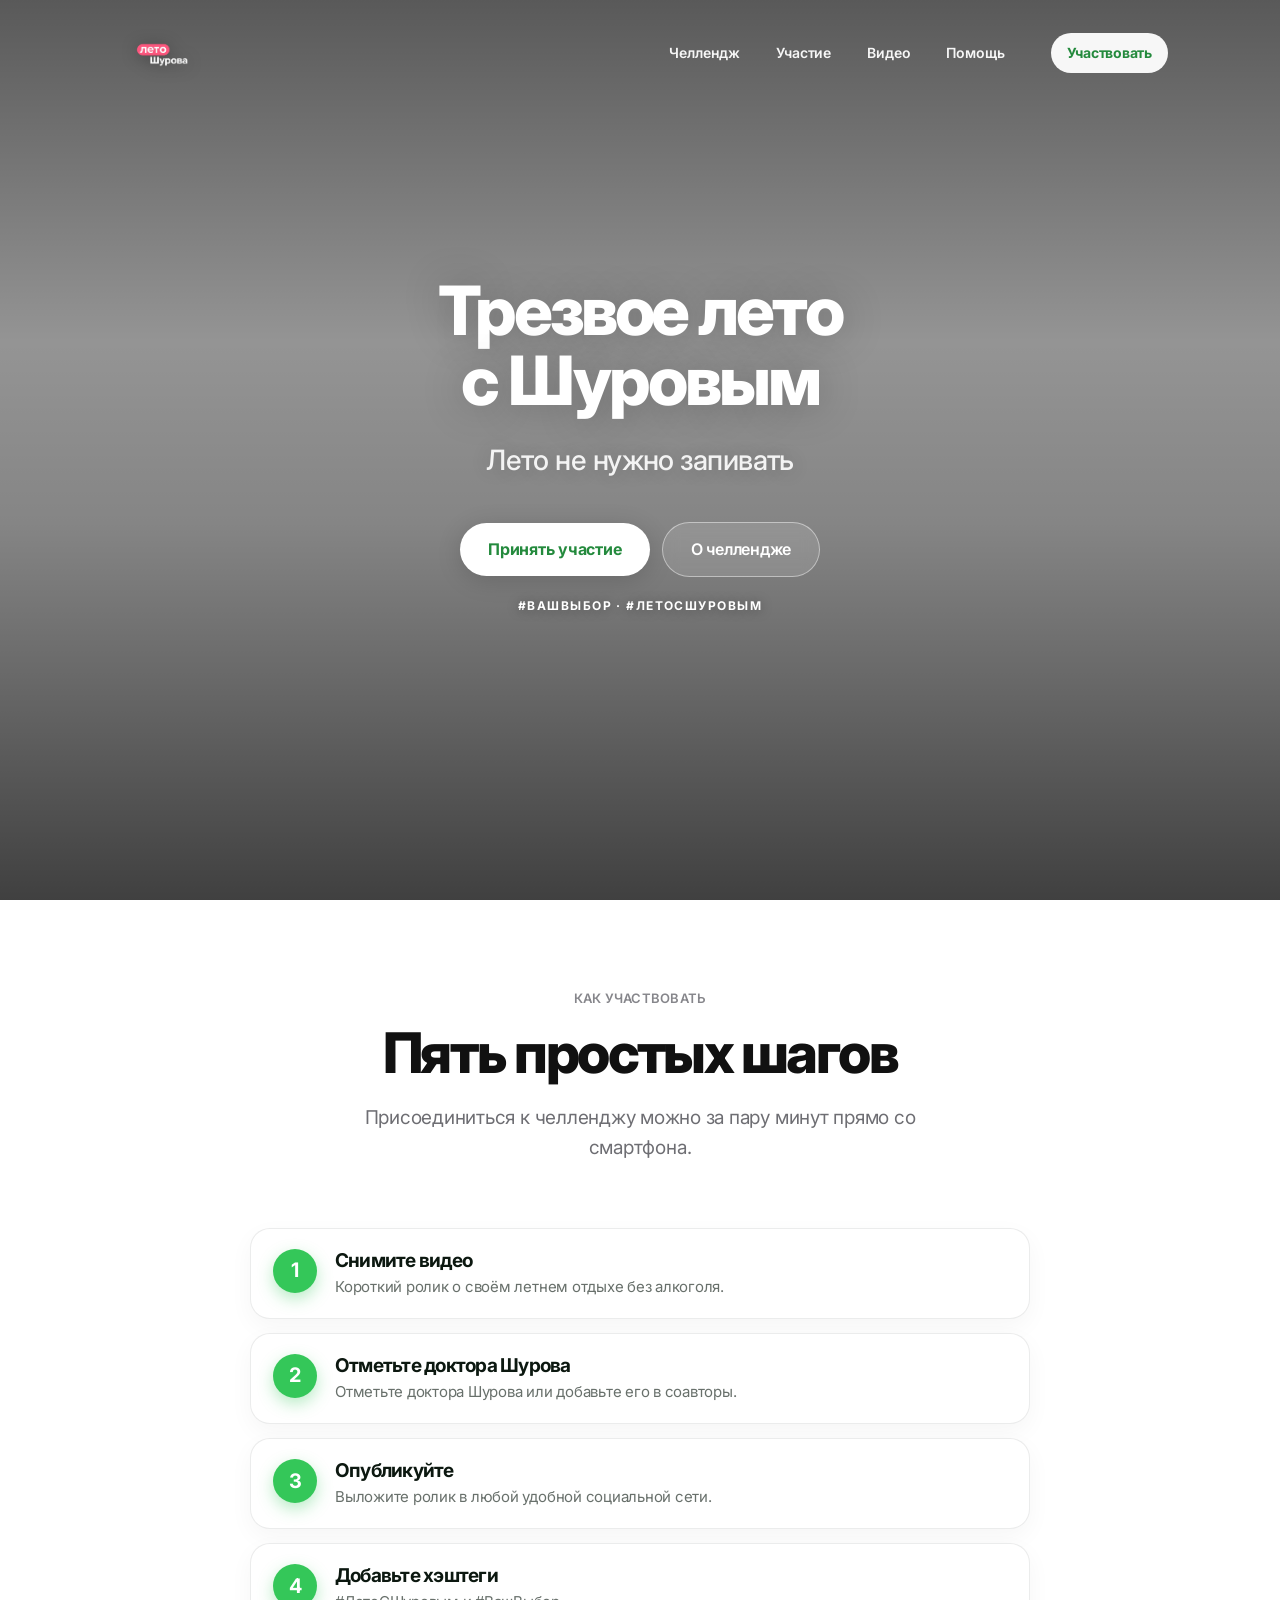
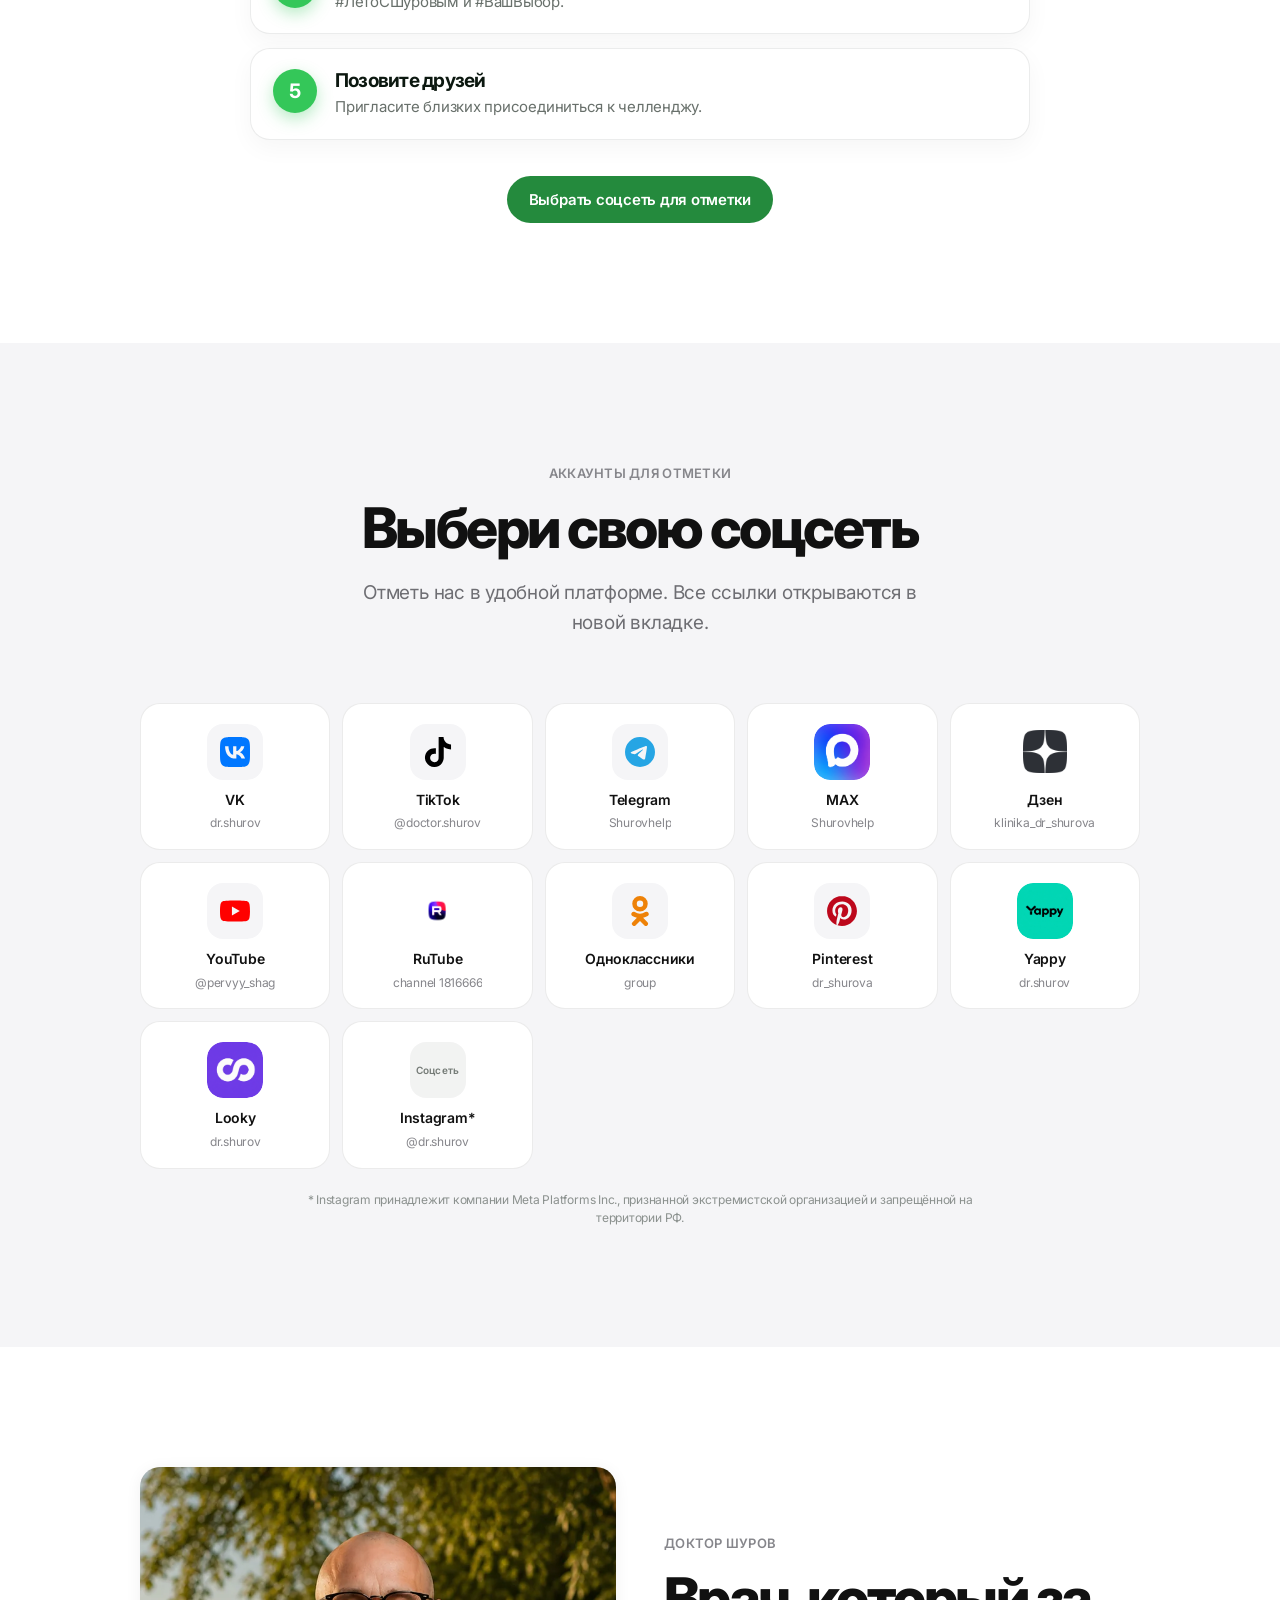
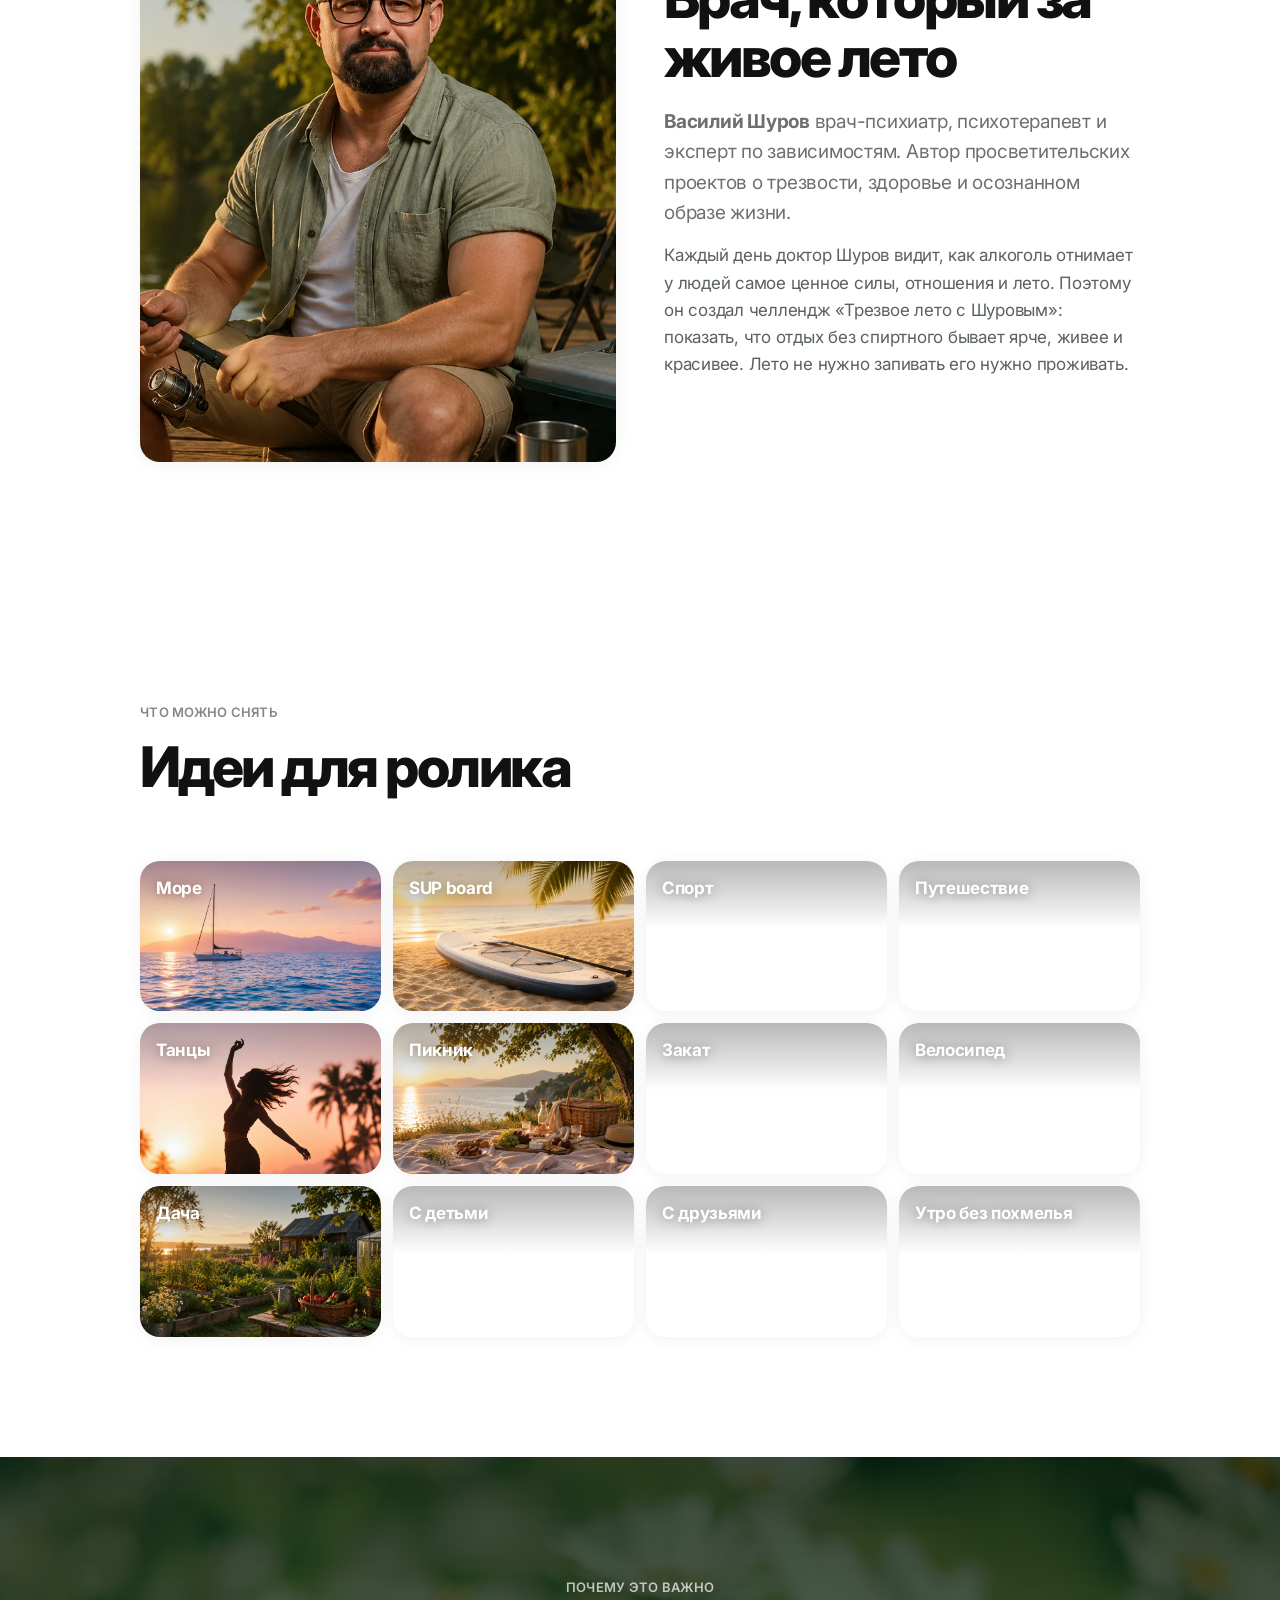
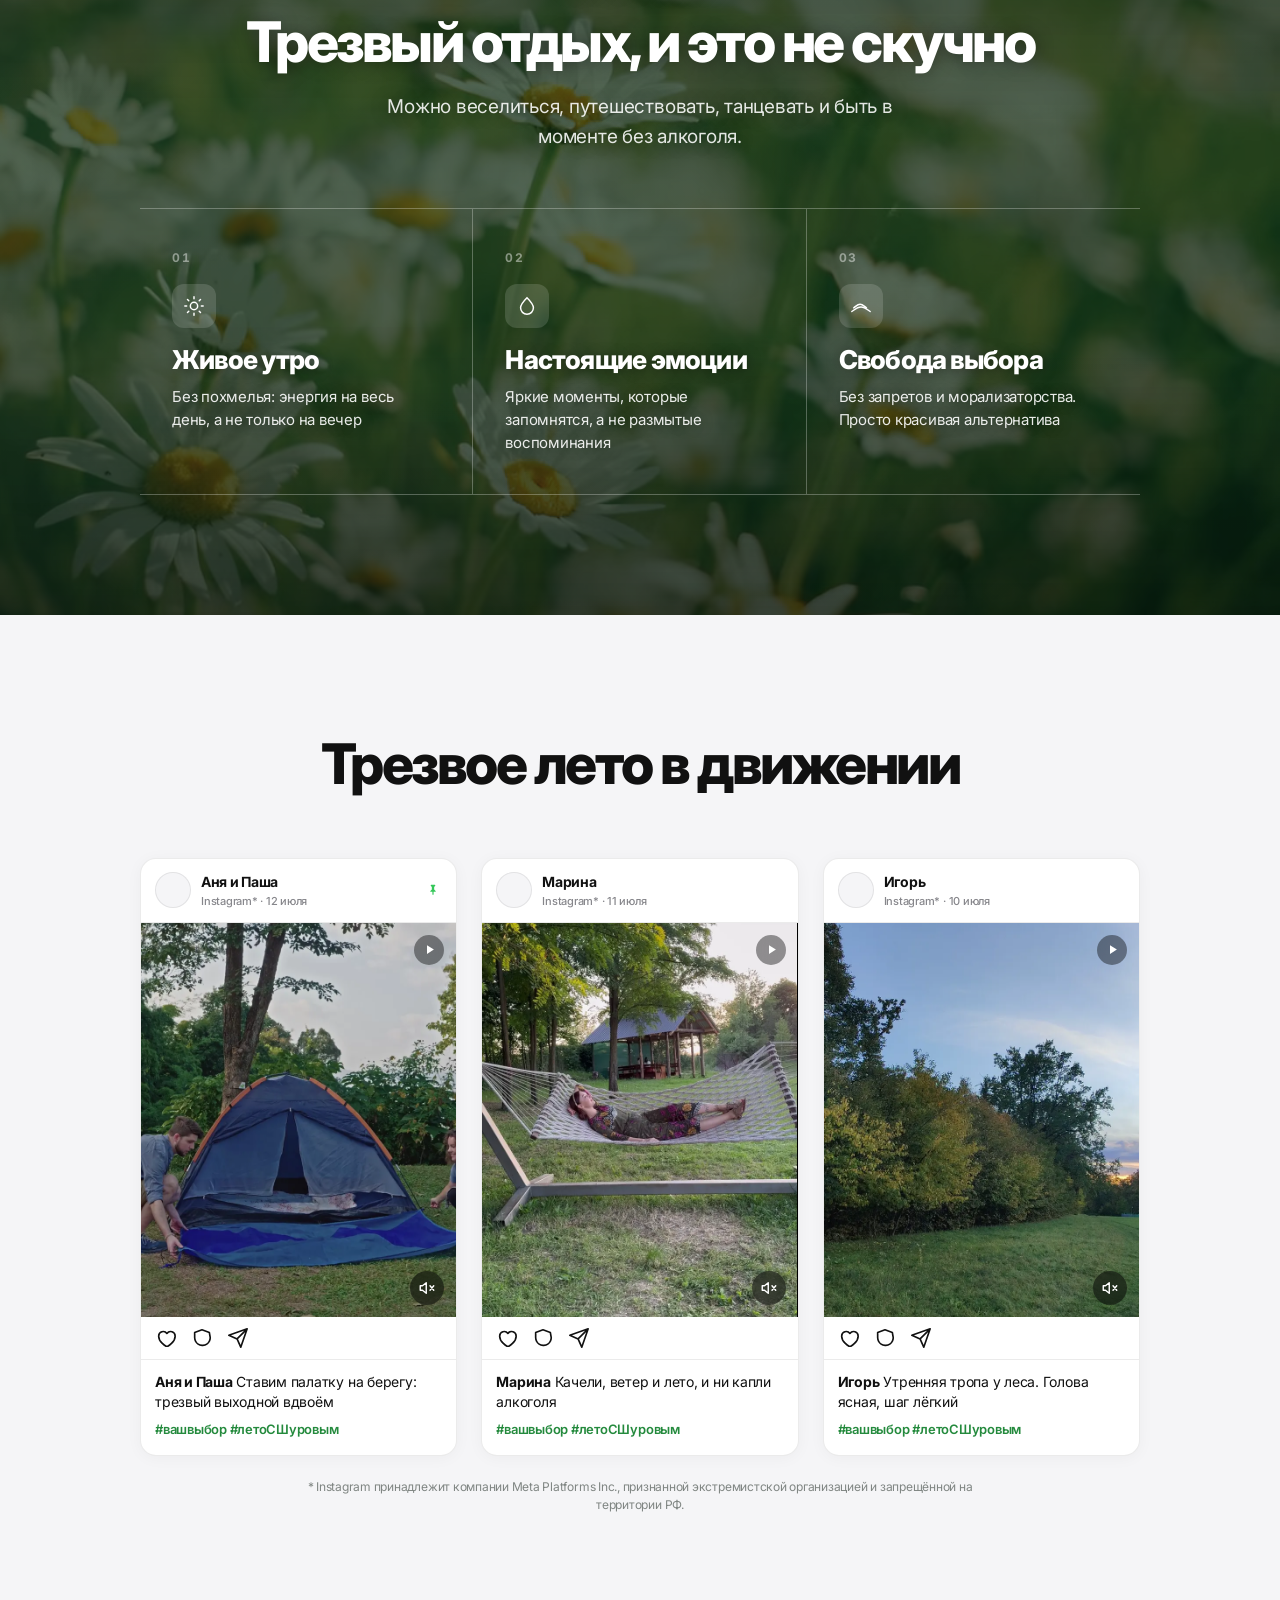
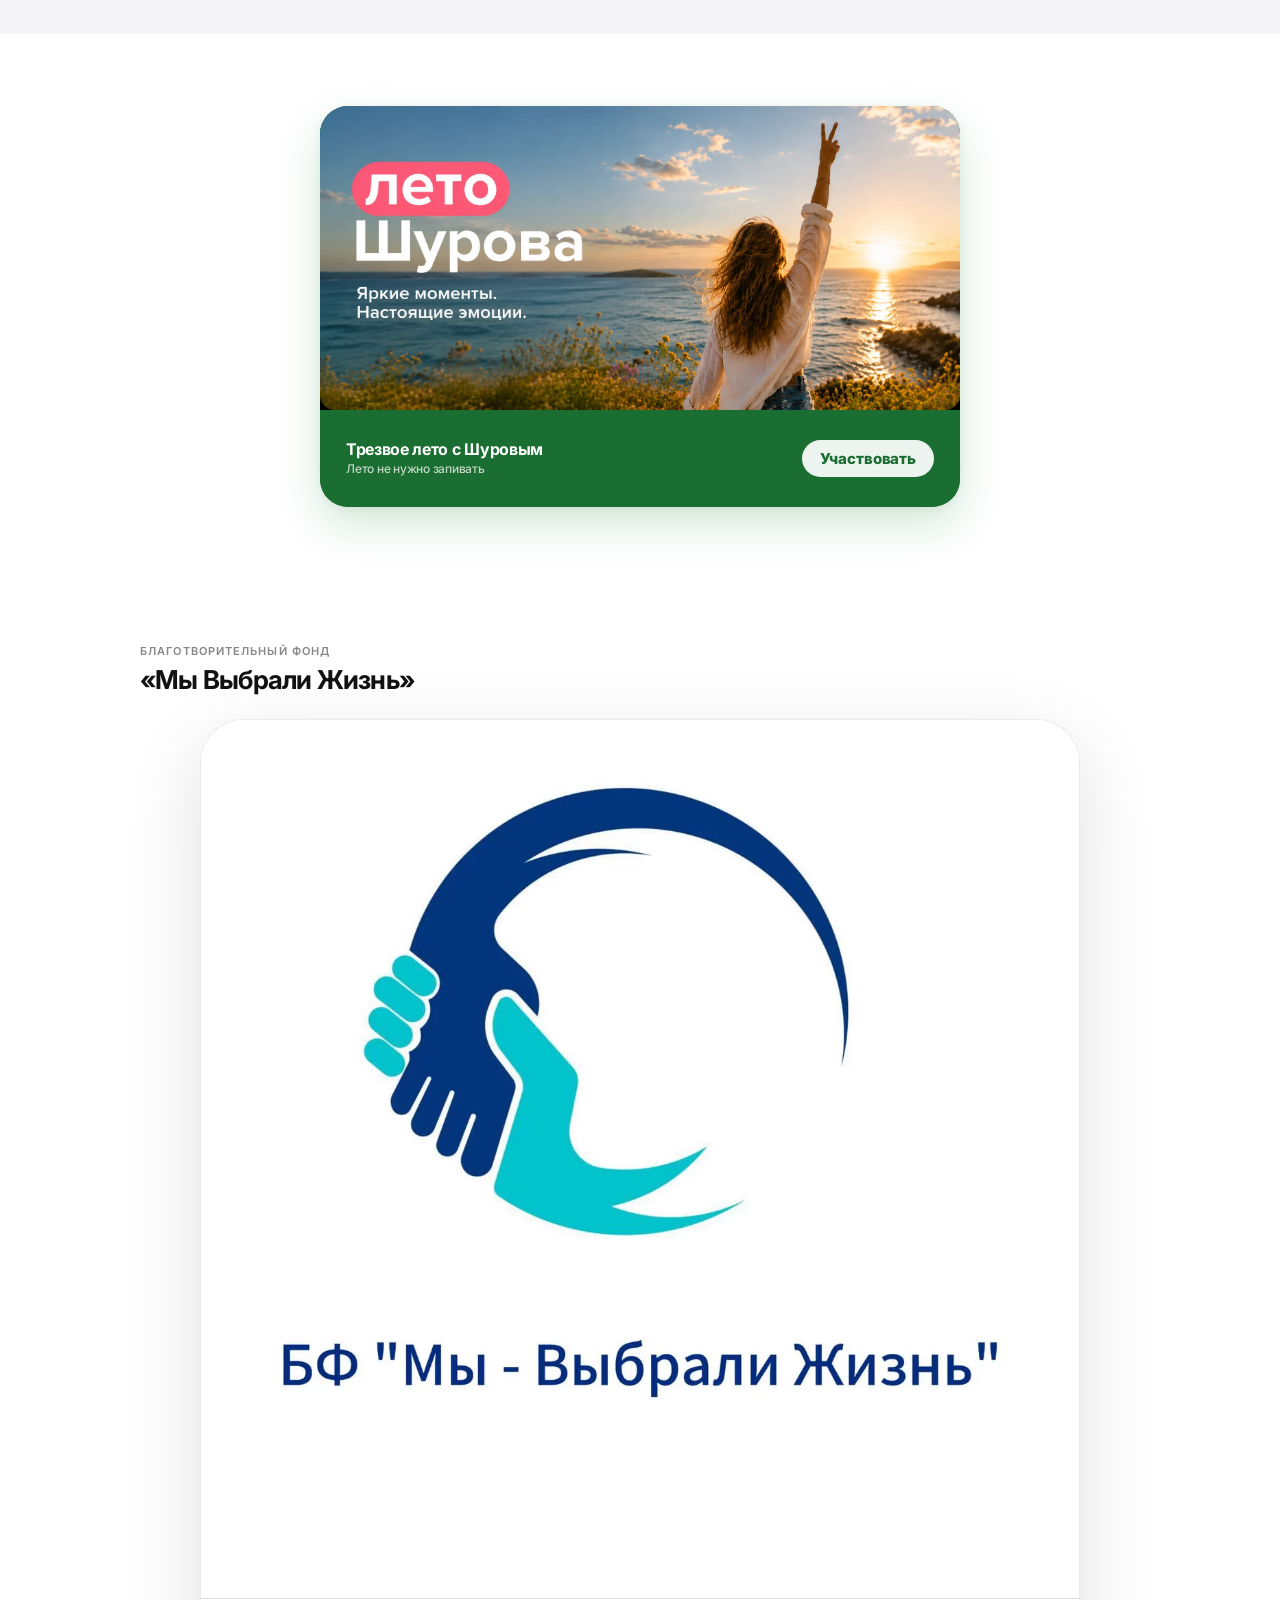
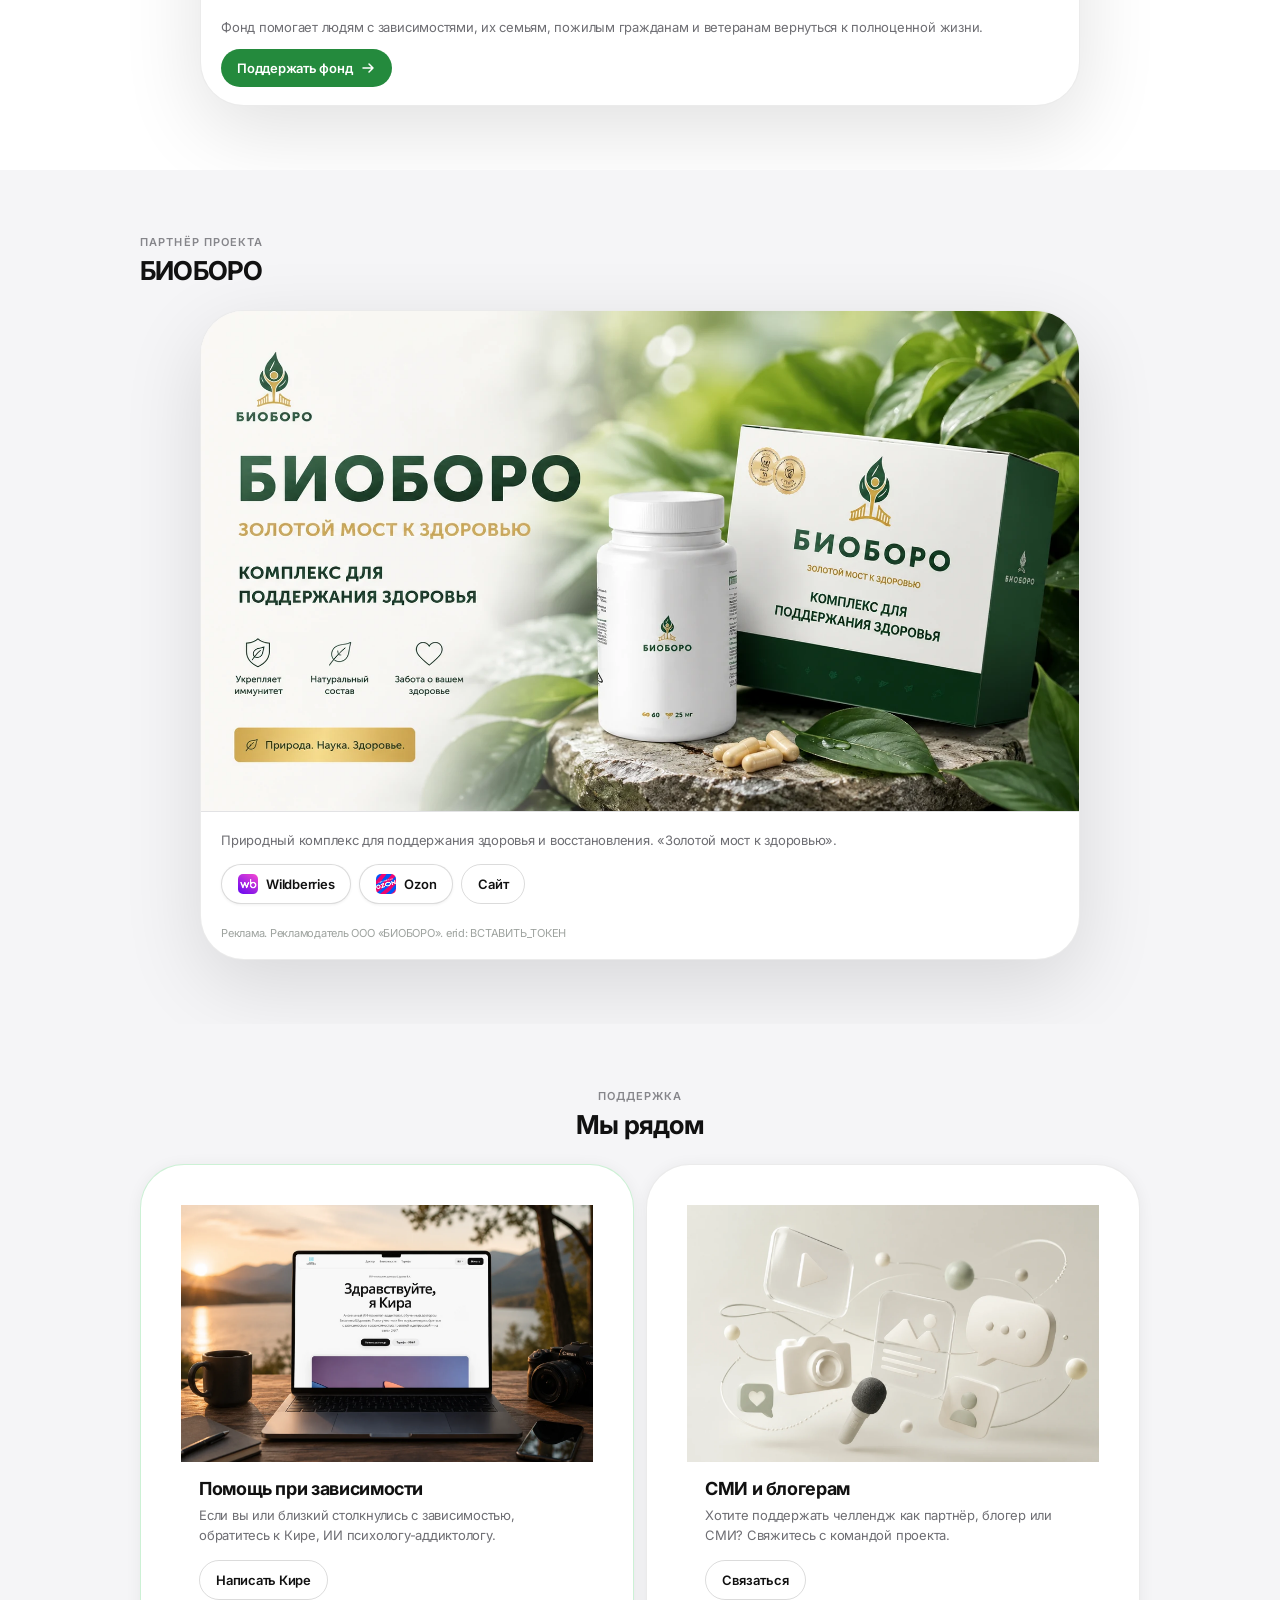
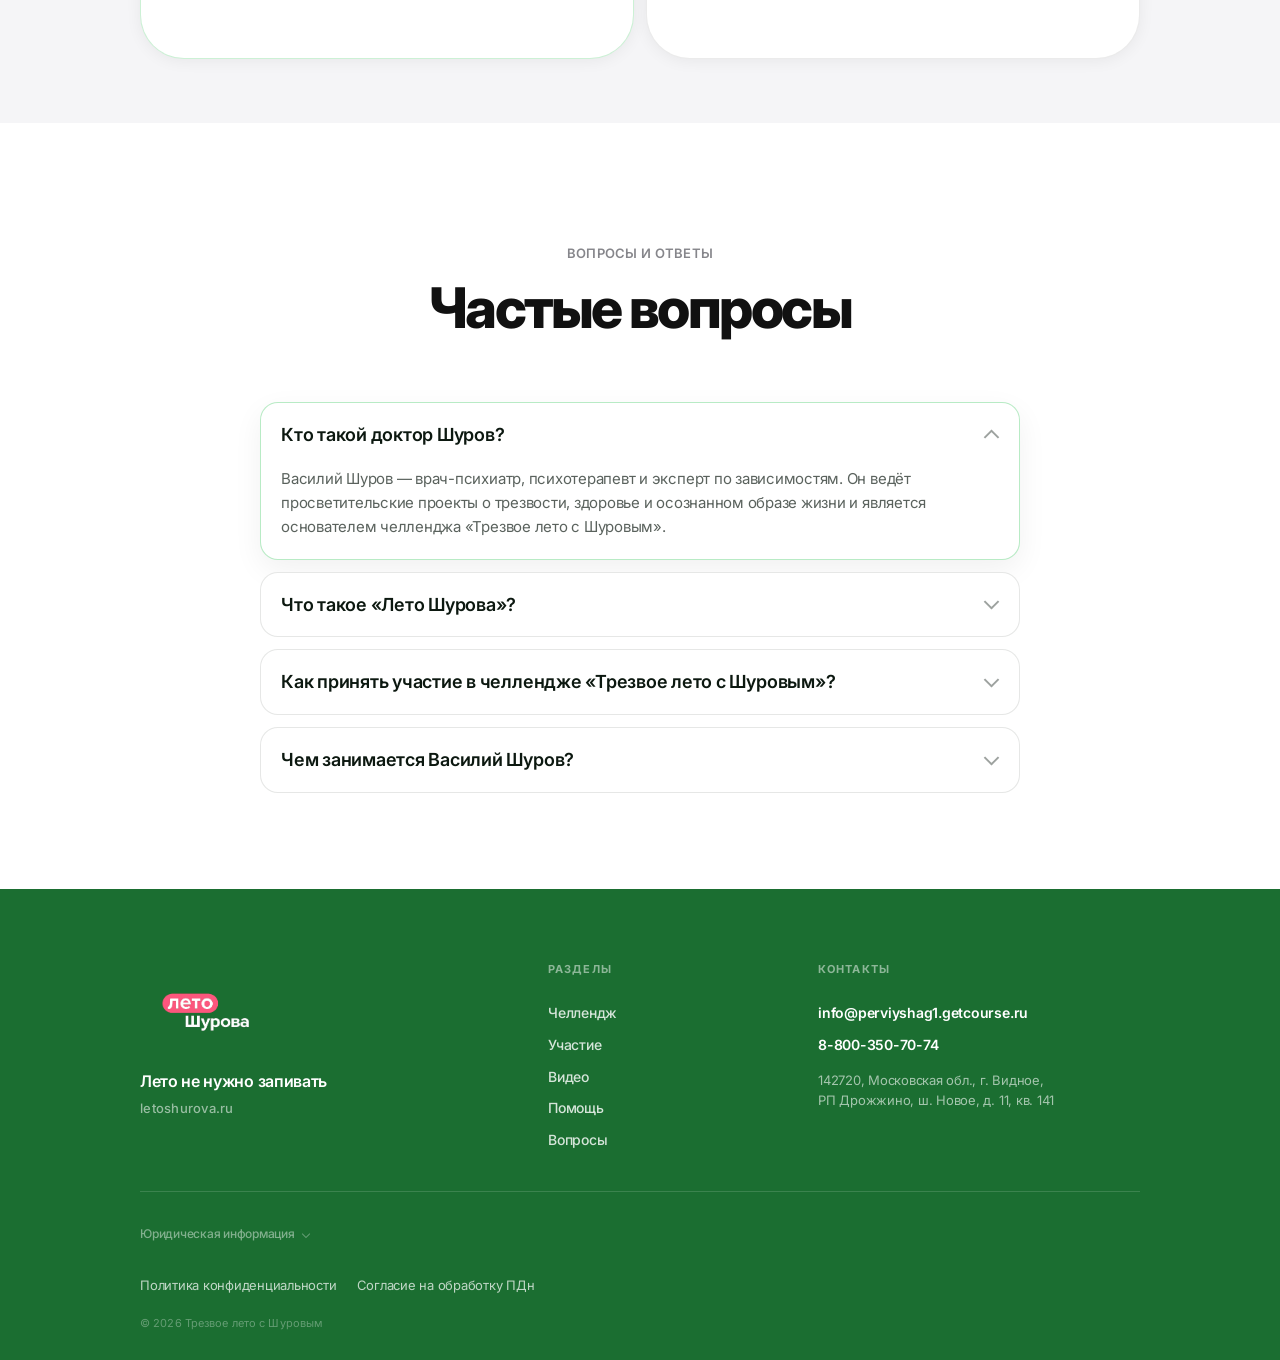
==== commit 54e39fcc: "feat: вернуть блок Биоборо с плашкой маркировки (erid — placeholder) Co-authored-by: Cursor <cursora" ====
--- a/index.html
+++ b/index.html
@@ -41,7 +41,7 @@
   <link rel="preconnect" href="https://fonts.googleapis.com" />
   <link rel="preconnect" href="https://fonts.gstatic.com" crossorigin />
   <link href="https://fonts.googleapis.com/css2?family=Inter:wght@400;500;600;700;800&display=swap" rel="stylesheet" />
-  <link rel="stylesheet" href="styles.css?v=11" />
+  <link rel="stylesheet" href="styles.css?v=12" />
   <link rel="preload" as="image" href="assets/webp/splash_mob.webp" media="(max-width: 1023px)" />
   <link rel="preload" as="image" href="assets/webp/splash_desktop.webp" media="(min-width: 1024px)" />
 
@@ -490,7 +490,36 @@
       </div>
     </section>
 
-    <!-- BIOBORO убрано: рекламный баннер (ФЗ «О рекламе»). Для возврата нужен договор + маркировка ОРД (erid). -->
+    <!-- BIOBORO -->
+    <section class="section section--soft" id="bioboro">
+      <div class="wrap">
+        <div class="section-head section-head--left">
+          <p class="eyebrow">Партнёр проекта</p>
+          <h2 class="display">БИОБОРО</h2>
+        </div>
+        <article class="partner-card">
+          <figure class="partner-card__visual">
+            <picture>
+              <source srcset="assets/webp/partners/for_bioboro.webp" type="image/webp" />
+              <img src="for_bioboro.png" alt="БИОБОРО, комплекс для поддержания здоровья" width="1662" height="946" loading="lazy" decoding="async" />
+            </picture>
+          </figure>
+          <div class="partner-card__body">
+            <p class="lede">Природный комплекс для поддержания здоровья и восстановления. «Золотой мост к здоровью».</p>
+            <div class="btn-group">
+              <a class="btn btn--store" href="https://bioboro.mobz.click/challenge" target="_blank" rel="noopener" data-analytics="bioboro_wb" data-utm>
+                <img class="btn__ic" src="assets/icons/wild.webp" alt="" width="20" height="20" loading="lazy" />Wildberries
+              </a>
+              <a class="btn btn--store" href="https://bioboro.mobz.click/challengeOZON" target="_blank" rel="noopener" data-analytics="bioboro_ozon" data-utm>
+                <img class="btn__ic" src="assets/icons/ozon.webp" alt="" width="20" height="20" loading="lazy" />Ozon
+              </a>
+              <a class="btn btn--outline btn--outline-dark" href="https://clck.ru/3Uda4L" target="_blank" rel="noopener" data-analytics="bioboro_site" data-utm>Сайт</a>
+            </div>
+            <p class="partner-card__ad">Реклама. Рекламодатель ООО «БИОБОРО». erid: ВСТАВИТЬ_ТОКЕН</p>
+          </div>
+        </article>
+      </div>
+    </section>
 
     <!-- ПОМОЩЬ -->
     <section class="section section--help" id="help">
@@ -662,7 +691,7 @@
     </div>
   </div>
 
-  <script src="videos.js?v=11"></script>
-  <script src="script.js?v=11"></script>
+  <script src="videos.js?v=12"></script>
+  <script src="script.js?v=12"></script>
 </body>
 </html>
--- a/styles.css
+++ b/styles.css
@@ -2161,6 +2161,14 @@
 }
 .section--feed .social-note { color: rgba(12, 24, 16, 0.5); }
 
+/* Маркировка рекламы (ОРД) */
+.partner-card__ad {
+  margin: 14px 0 0;
+  font-size: 11px;
+  line-height: 1.4;
+  color: rgba(12, 24, 16, 0.4);
+}
+
 /* Нейтральный текстовый маркер вместо запрещённого логотипа */
 .social-card__ic--text {
   background: rgba(12, 24, 16, 0.05);
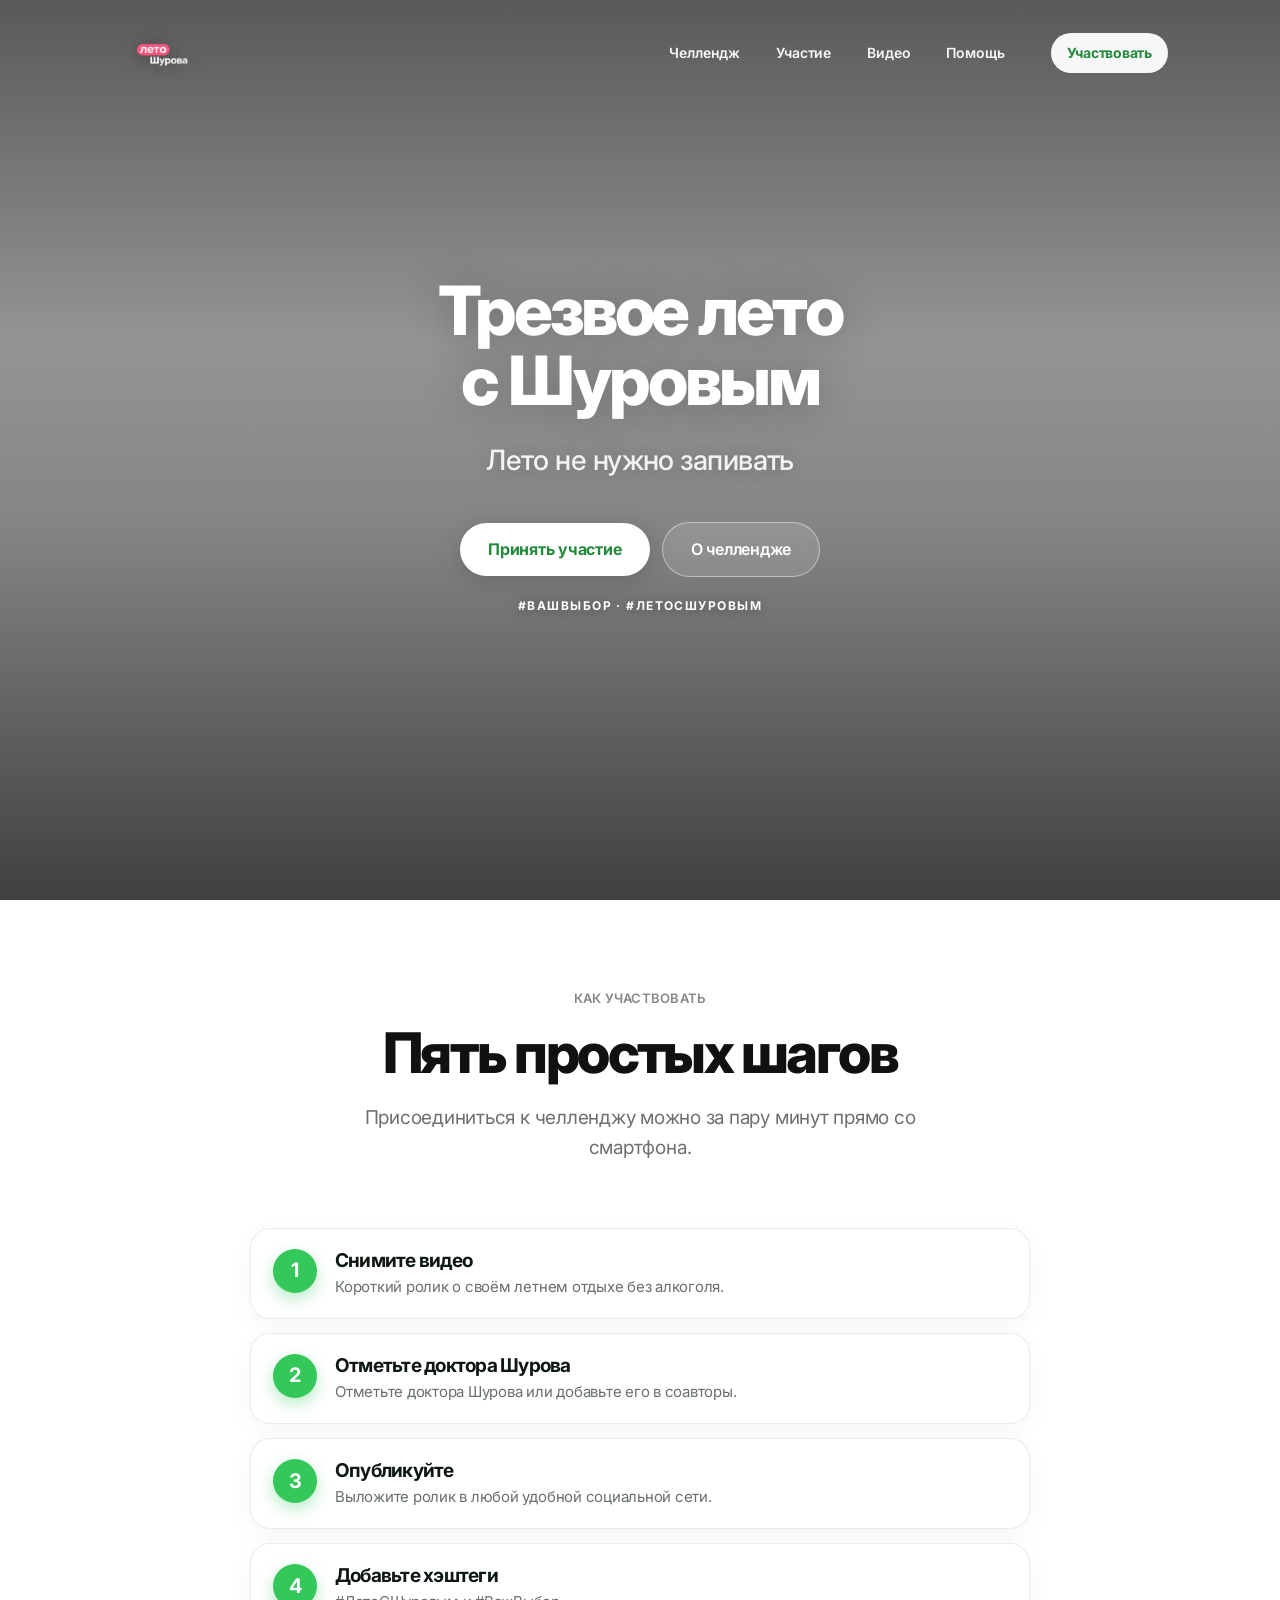
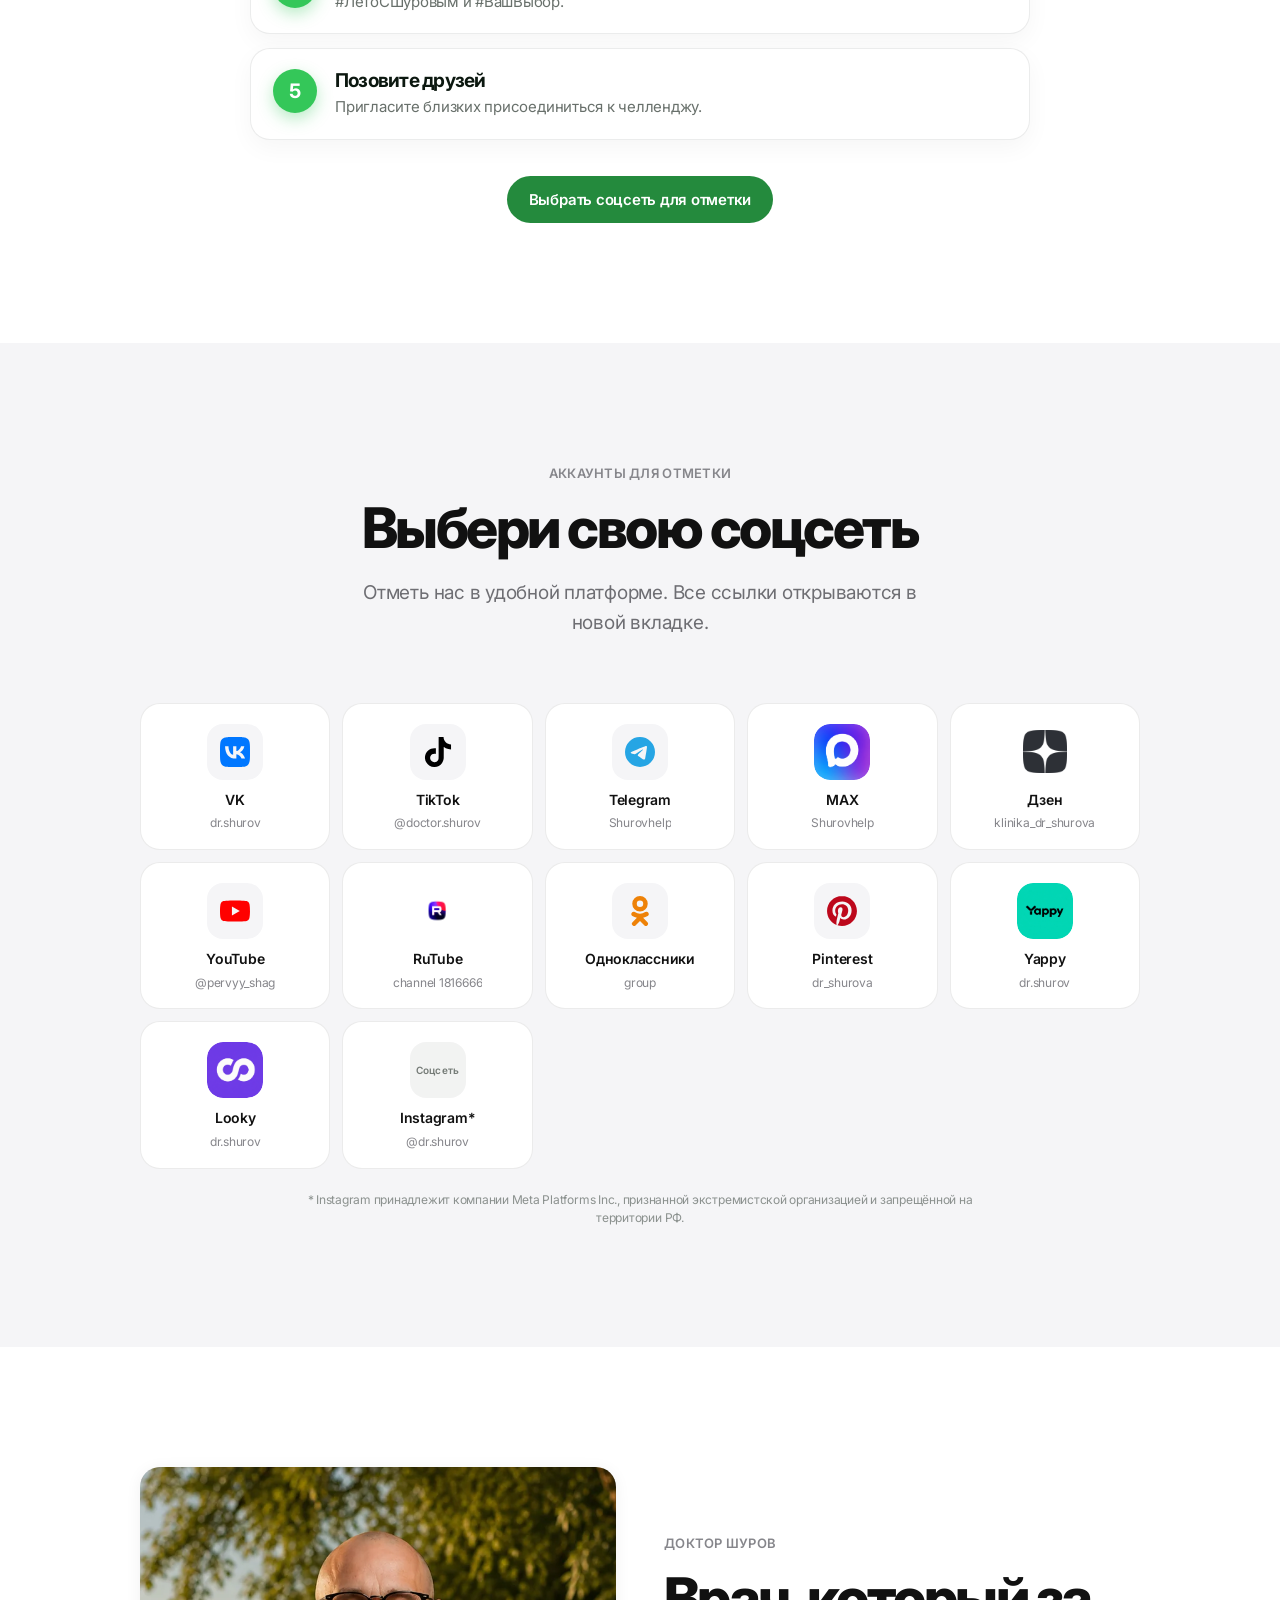
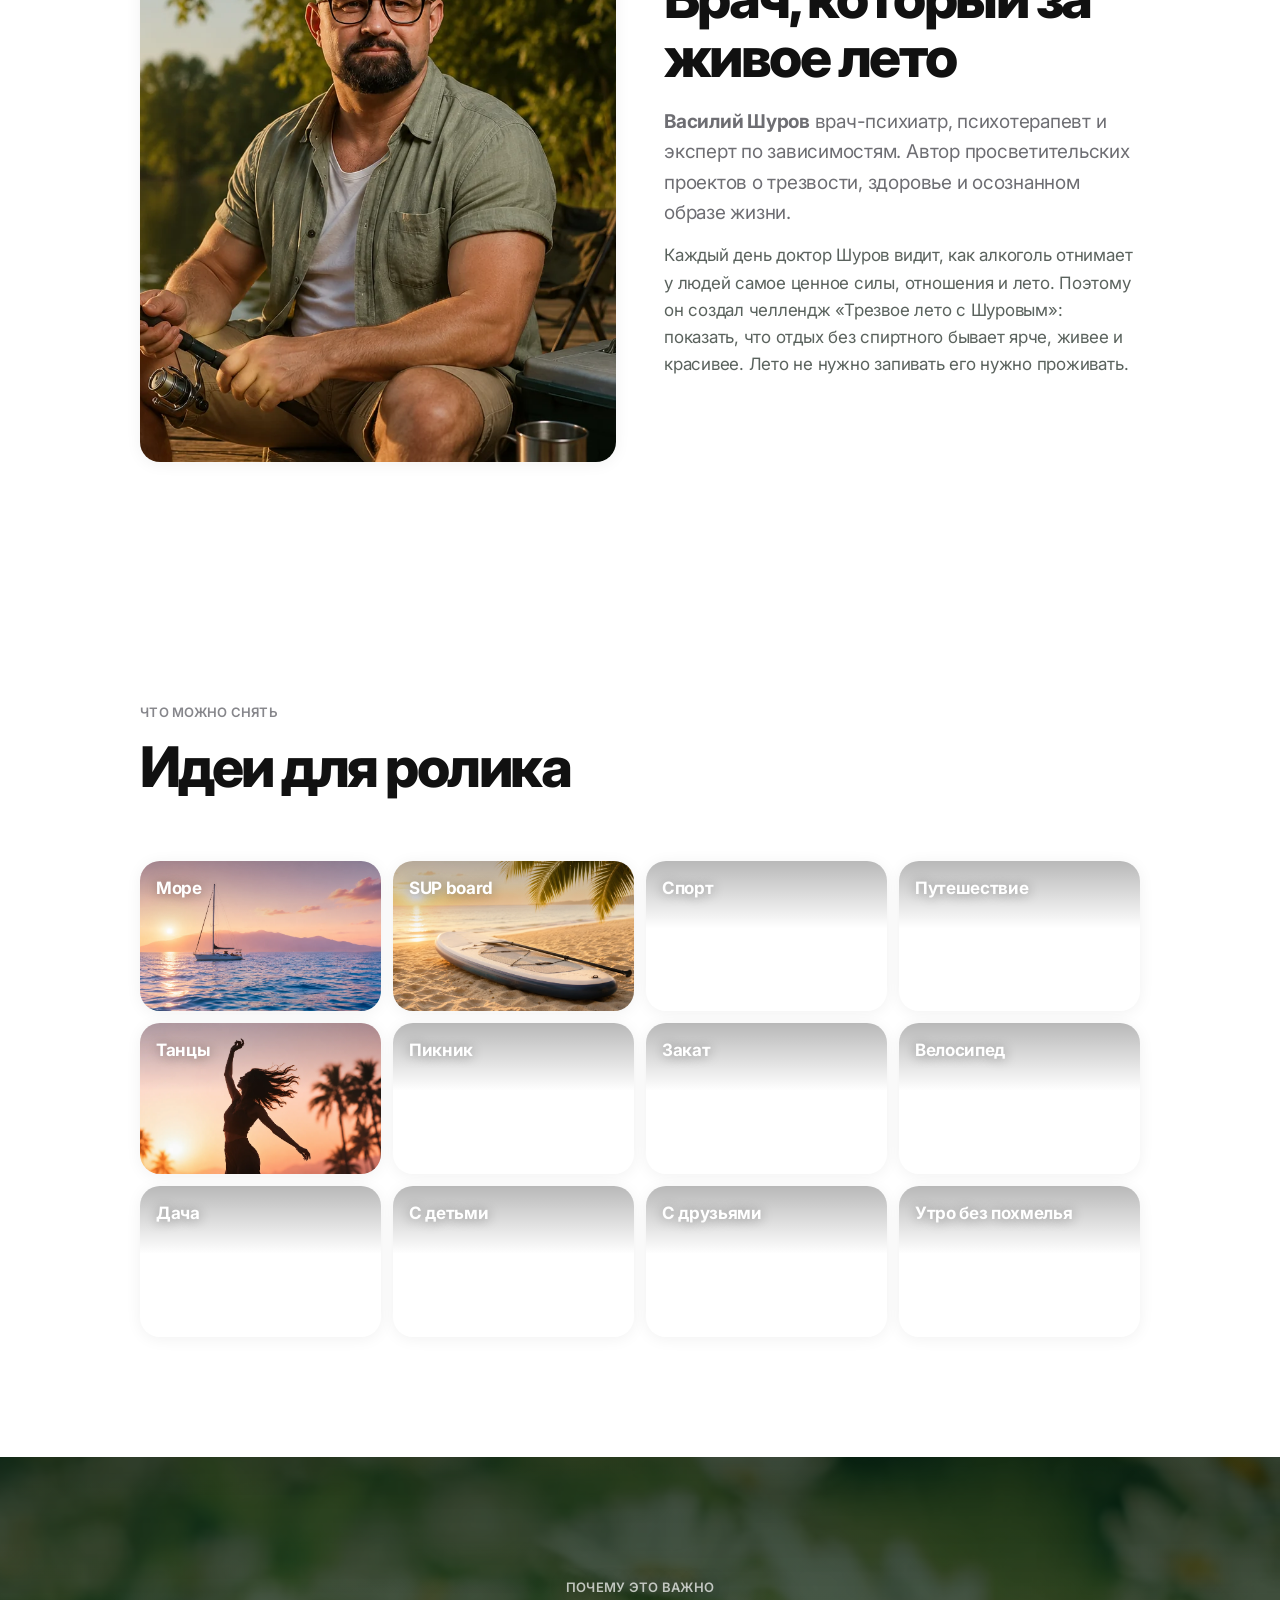
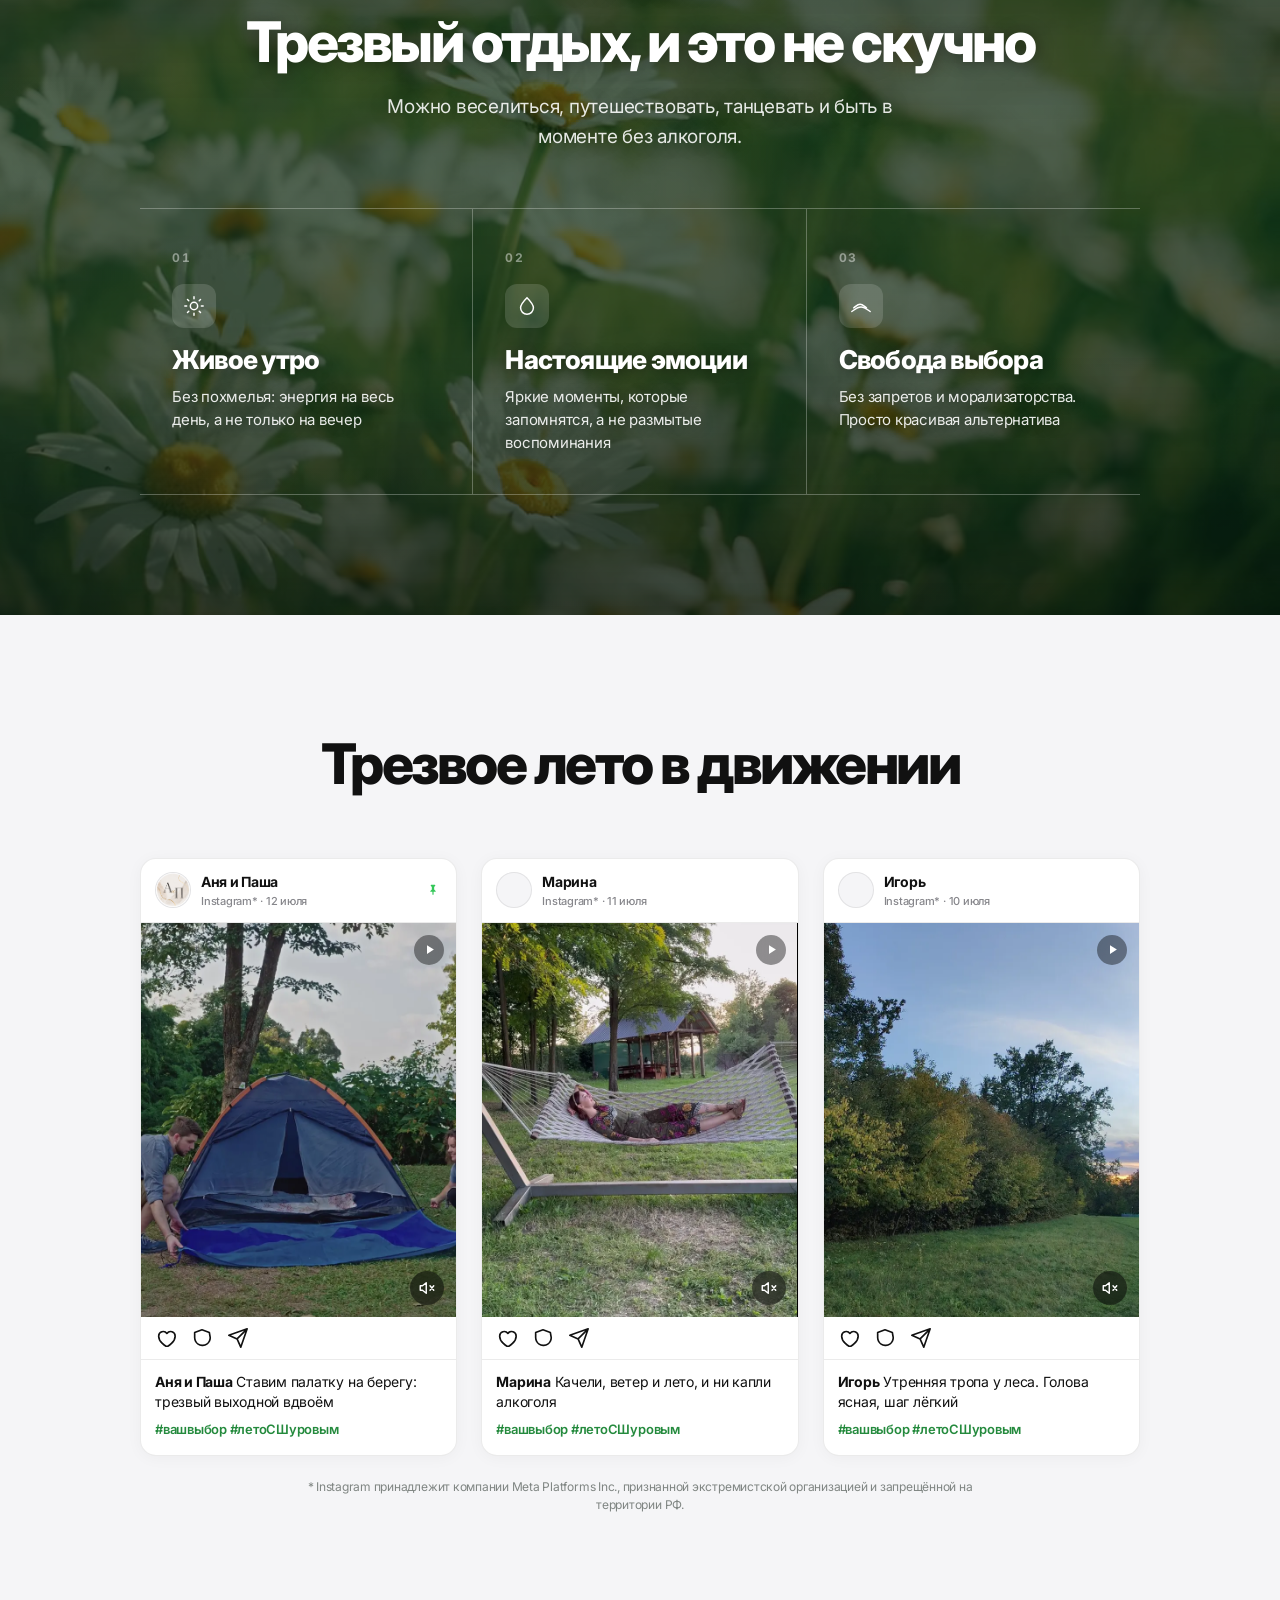
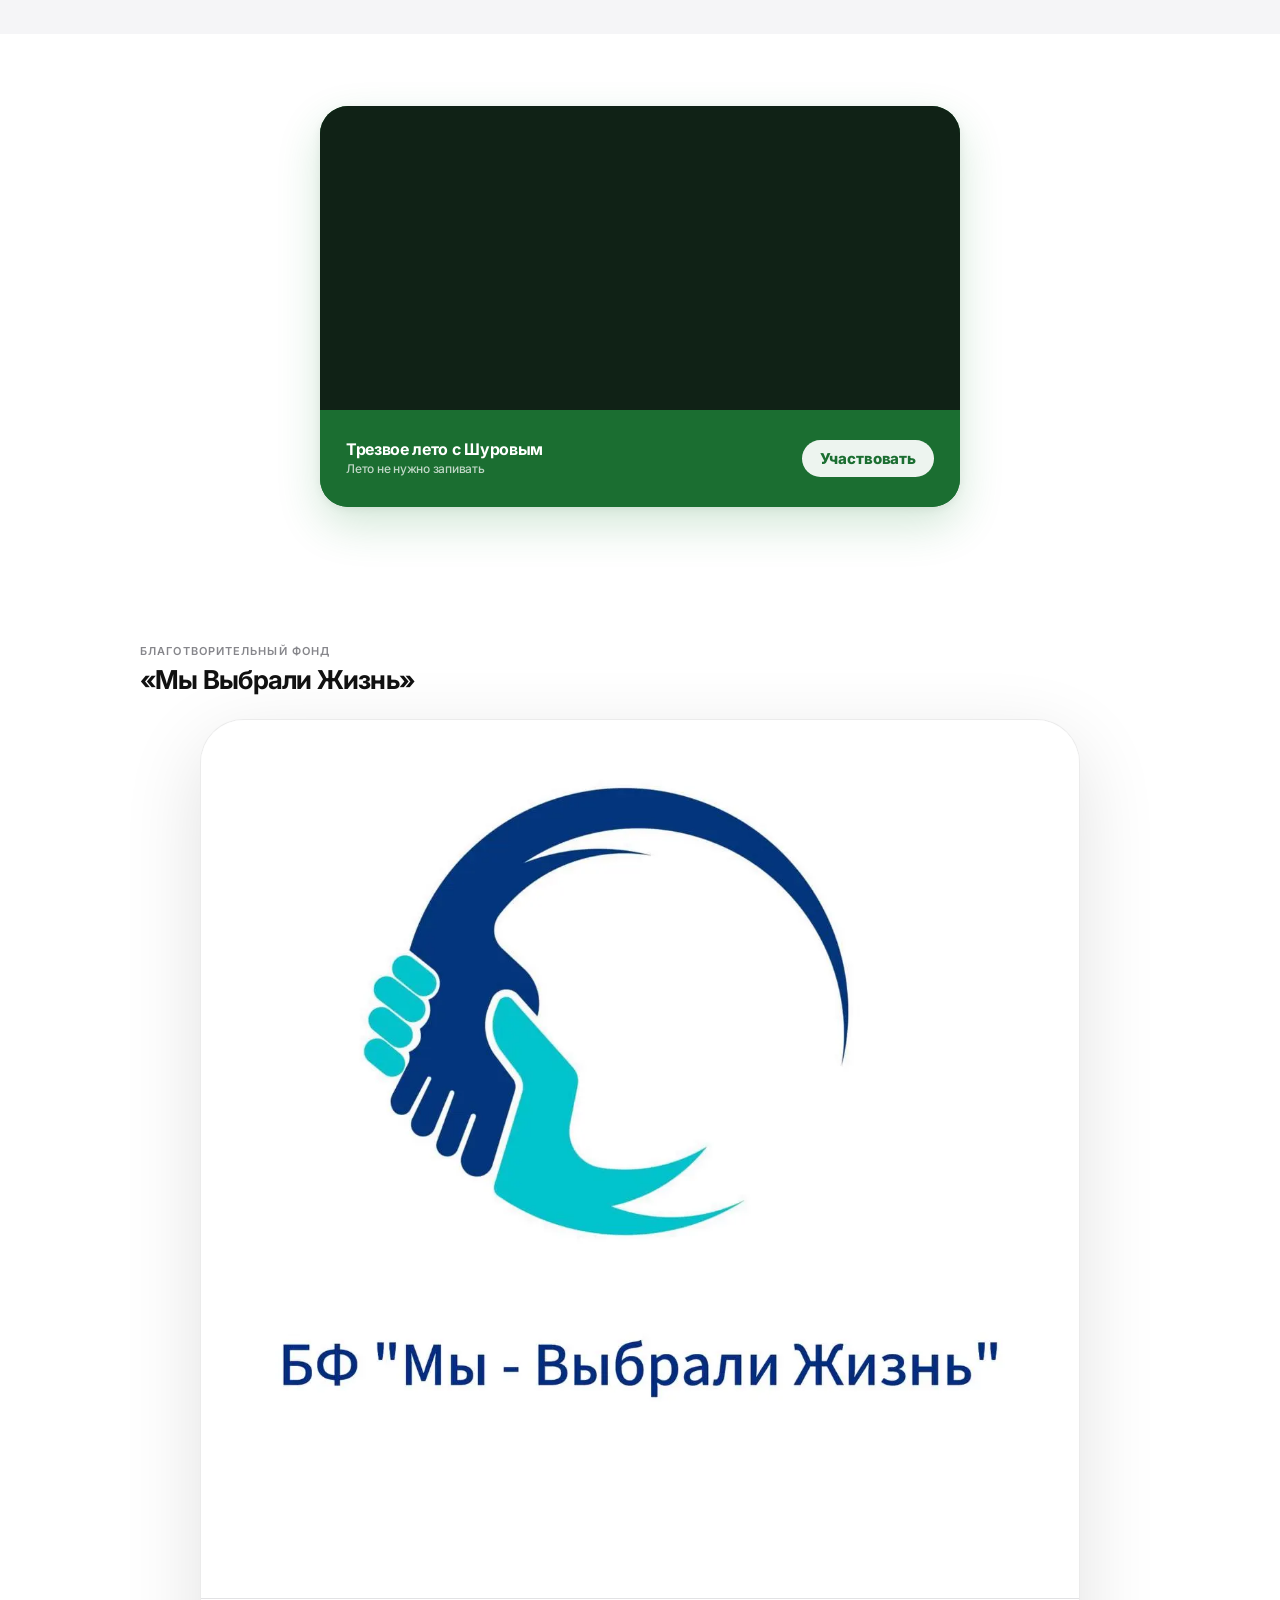
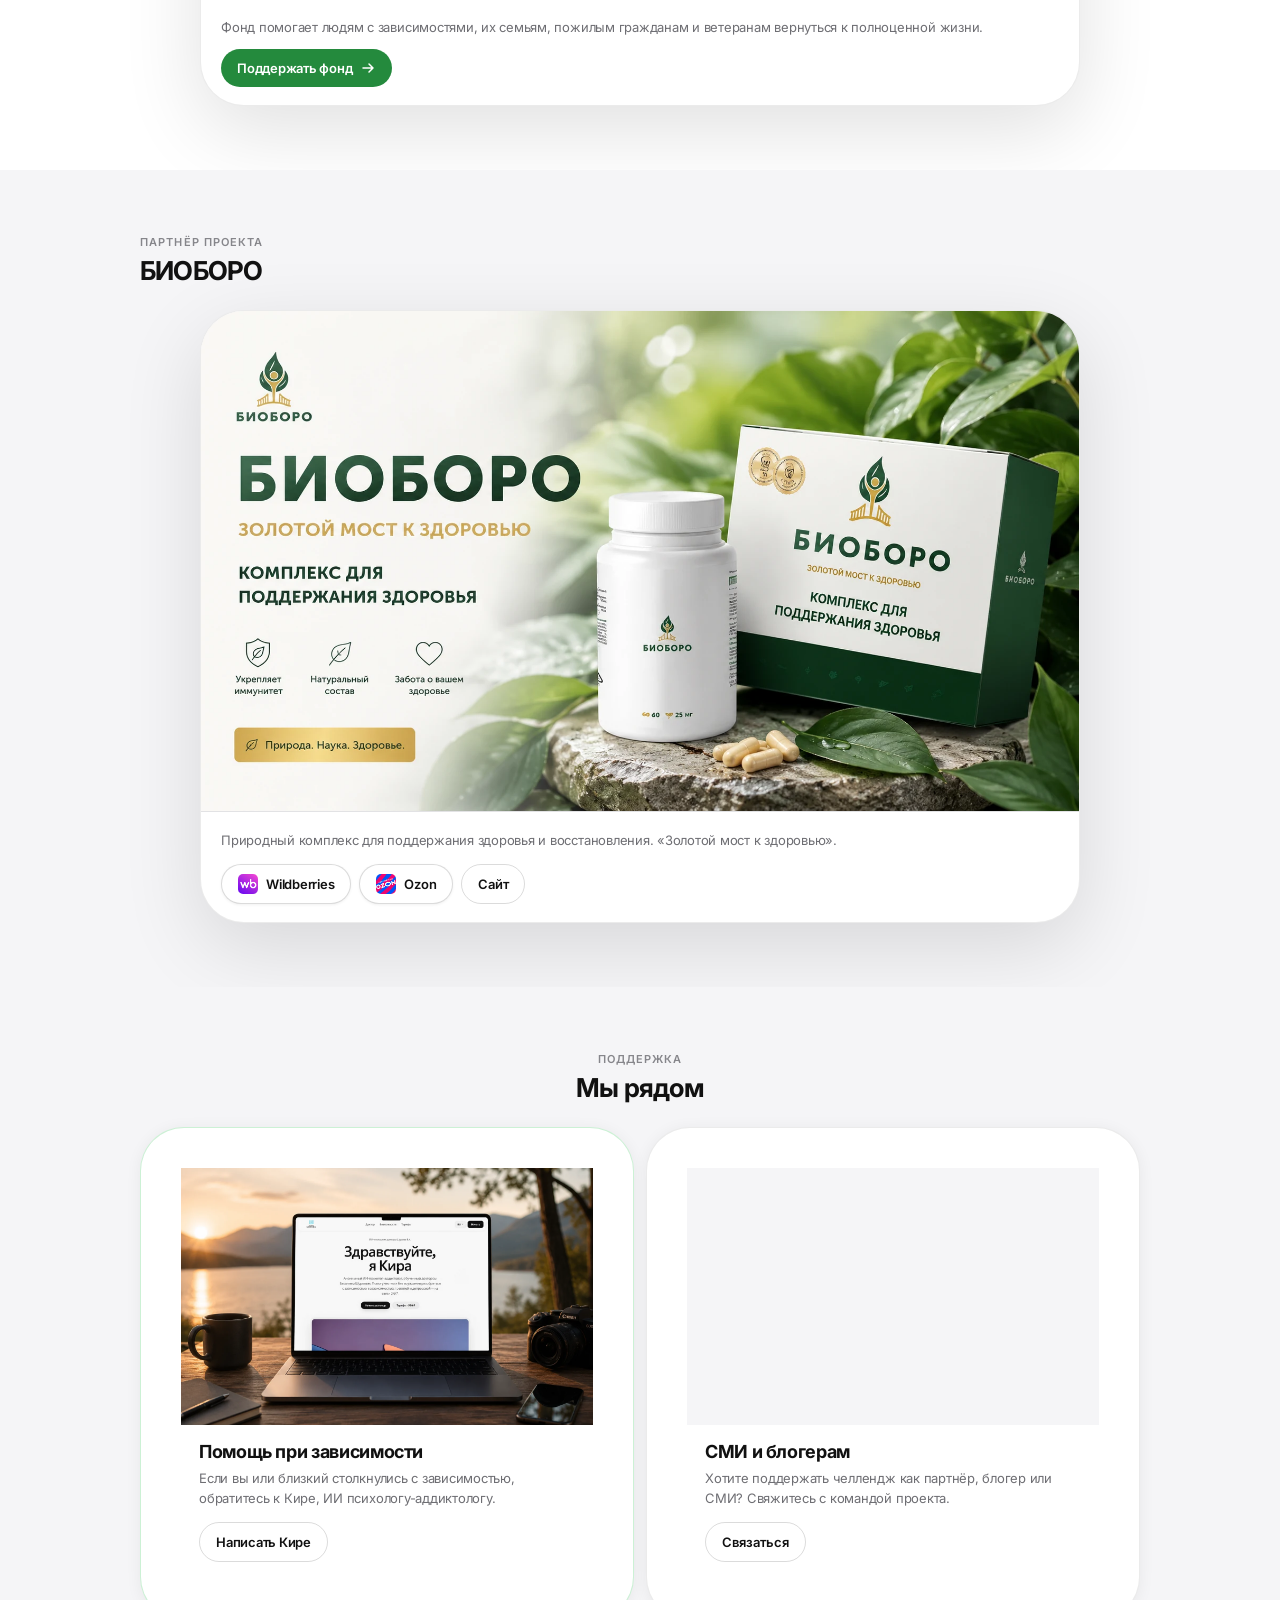
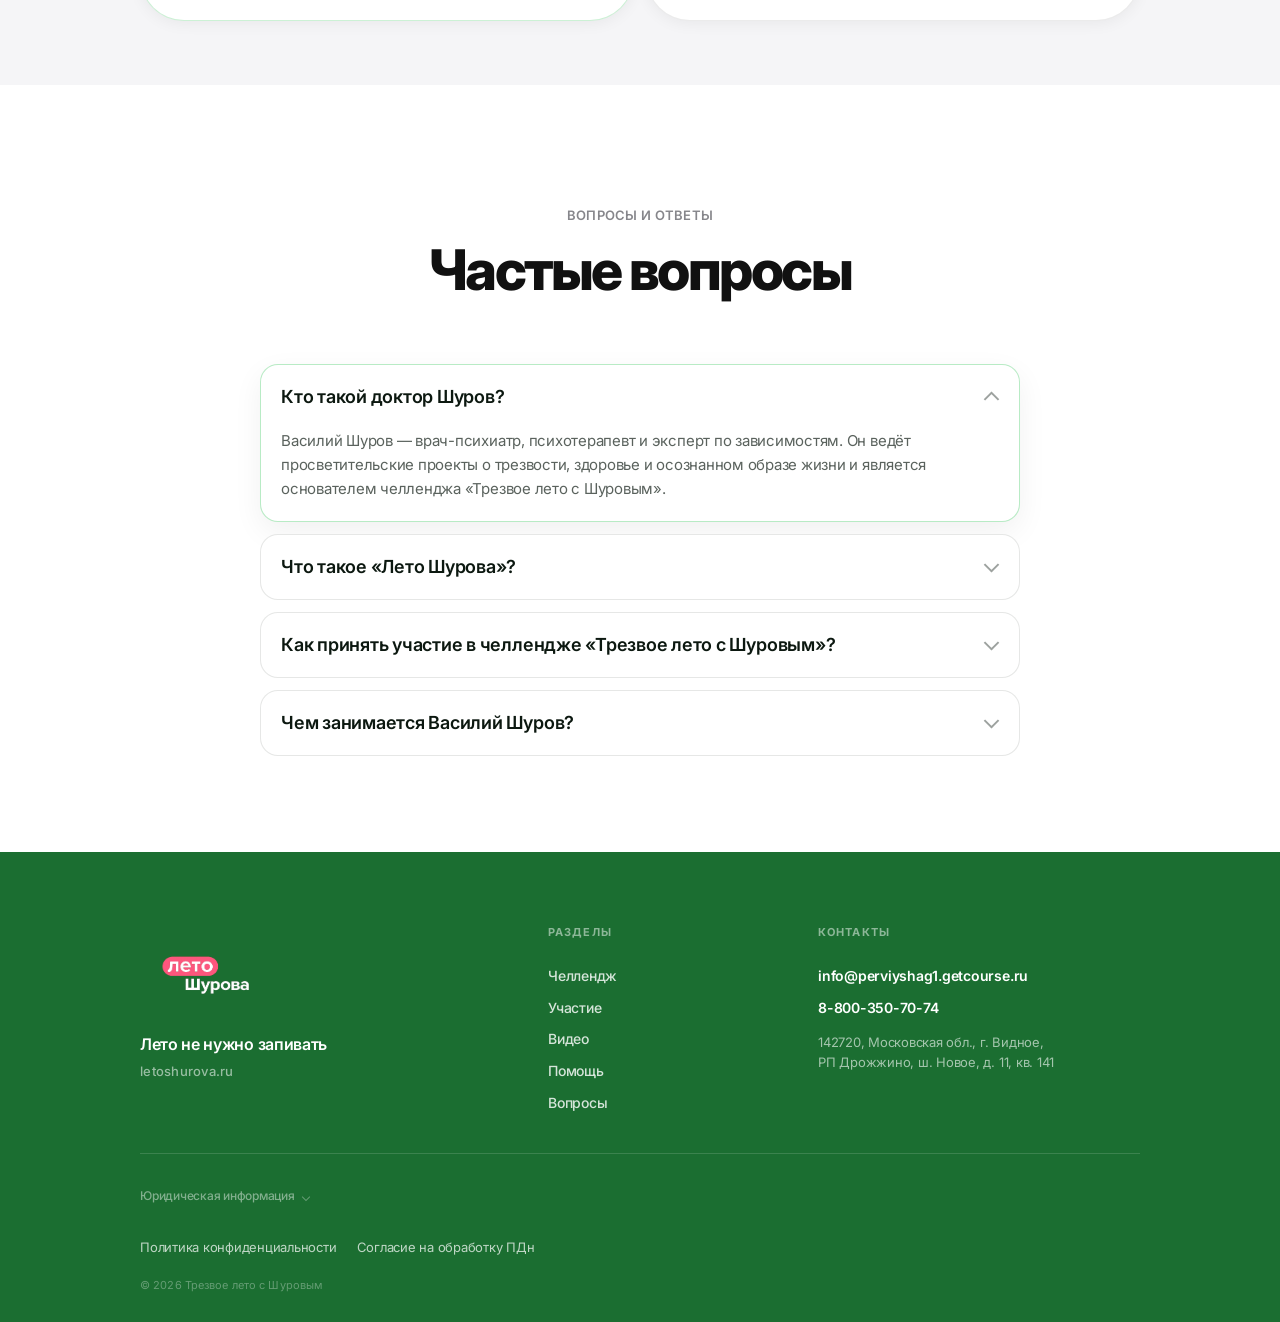
==== commit 53a38d19: "fix: убрать видимую заглушку erid из прода, маркировка скрыта до токена Co-authored-by: Cursor <curs" ====
--- a/index.html
+++ b/index.html
@@ -41,7 +41,7 @@
   <link rel="preconnect" href="https://fonts.googleapis.com" />
   <link rel="preconnect" href="https://fonts.gstatic.com" crossorigin />
   <link href="https://fonts.googleapis.com/css2?family=Inter:wght@400;500;600;700;800&display=swap" rel="stylesheet" />
-  <link rel="stylesheet" href="styles.css?v=12" />
+  <link rel="stylesheet" href="styles.css?v=13" />
   <link rel="preload" as="image" href="assets/webp/splash_mob.webp" media="(max-width: 1023px)" />
   <link rel="preload" as="image" href="assets/webp/splash_desktop.webp" media="(min-width: 1024px)" />
 
@@ -515,7 +515,9 @@
               </a>
               <a class="btn btn--outline btn--outline-dark" href="https://clck.ru/3Uda4L" target="_blank" rel="noopener" data-analytics="bioboro_site" data-utm>Сайт</a>
             </div>
-            <p class="partner-card__ad">Реклама. Рекламодатель ООО «БИОБОРО». erid: ВСТАВИТЬ_ТОКЕН</p>
+            <!-- Маркировка рекламы: раскомментировать и вставить реальные данные, когда придёт токен ОРД.
+            <p class="partner-card__ad">Реклама. Рекламодатель ООО БИОБОРО. erid ВАШ_ERID</p>
+            -->
           </div>
         </article>
       </div>
@@ -691,7 +693,7 @@
     </div>
   </div>
 
-  <script src="videos.js?v=12"></script>
-  <script src="script.js?v=12"></script>
+  <script src="videos.js?v=13"></script>
+  <script src="script.js?v=13"></script>
 </body>
 </html>
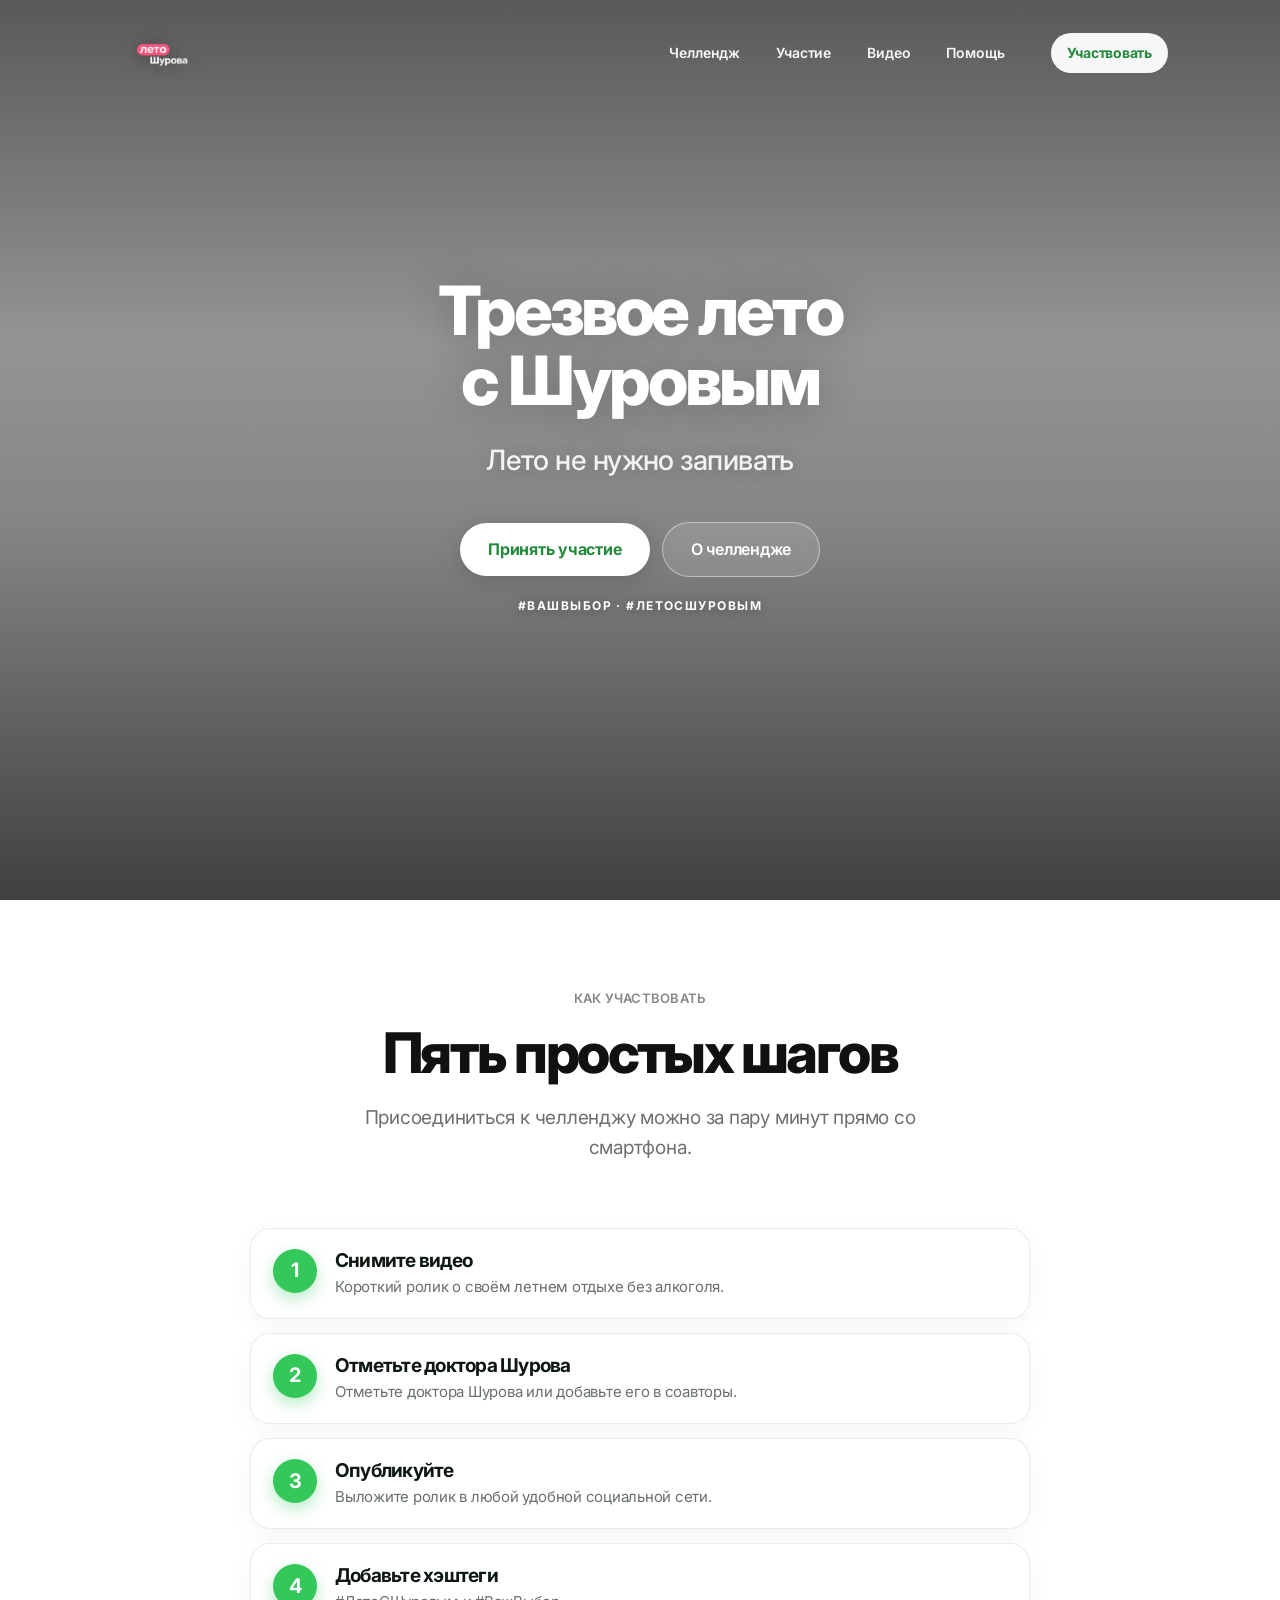
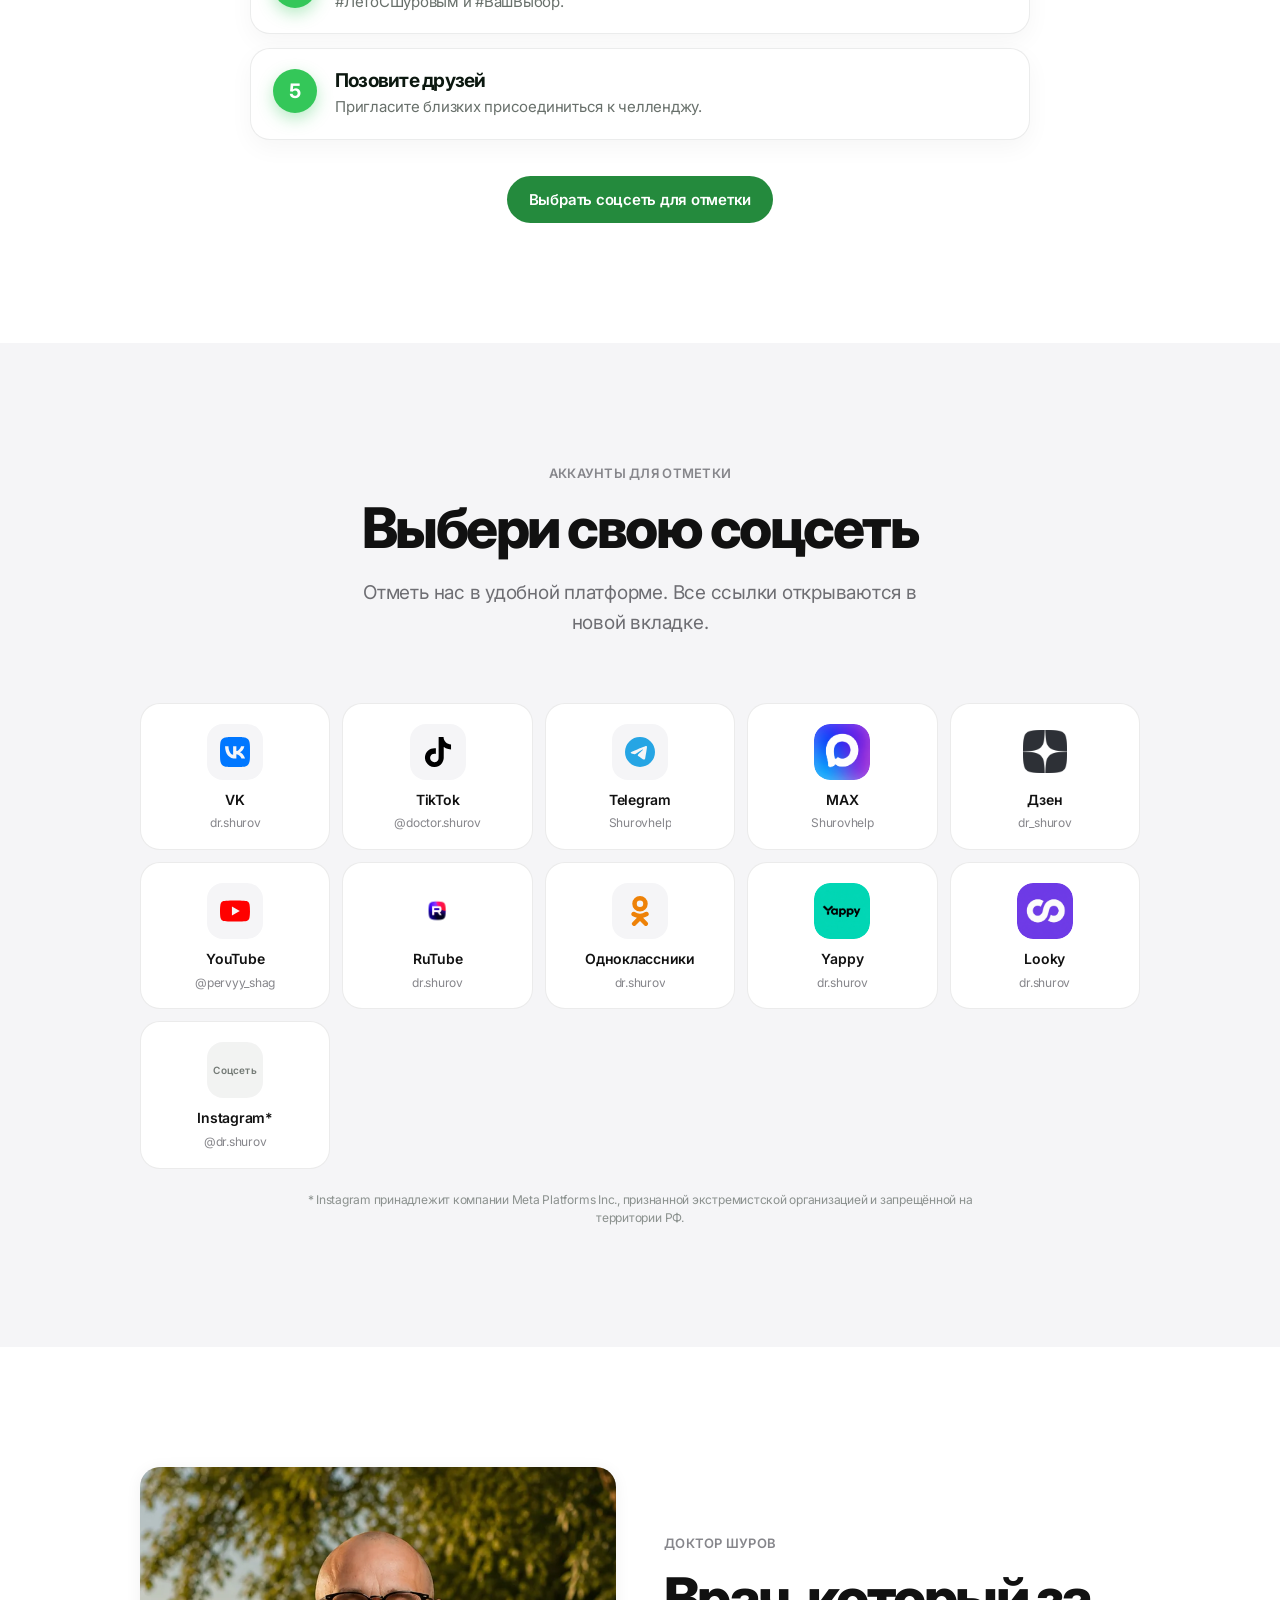
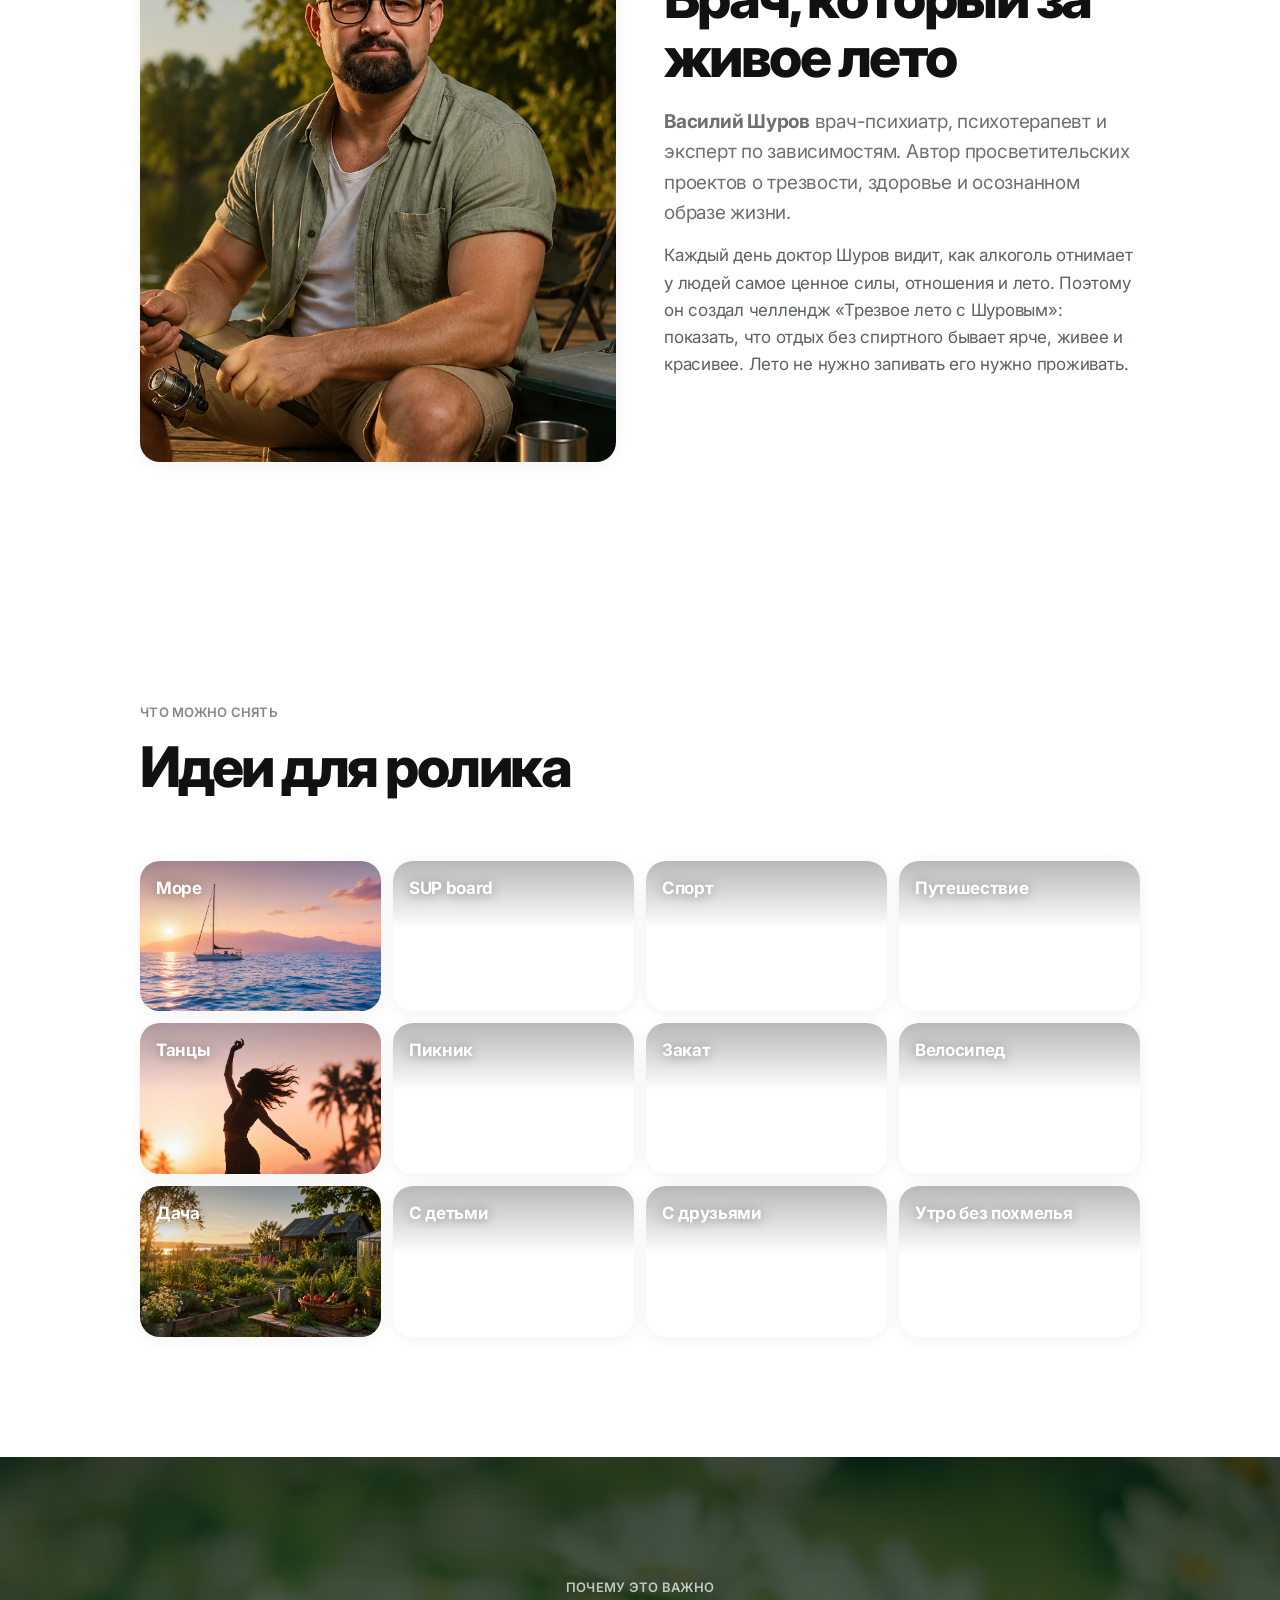
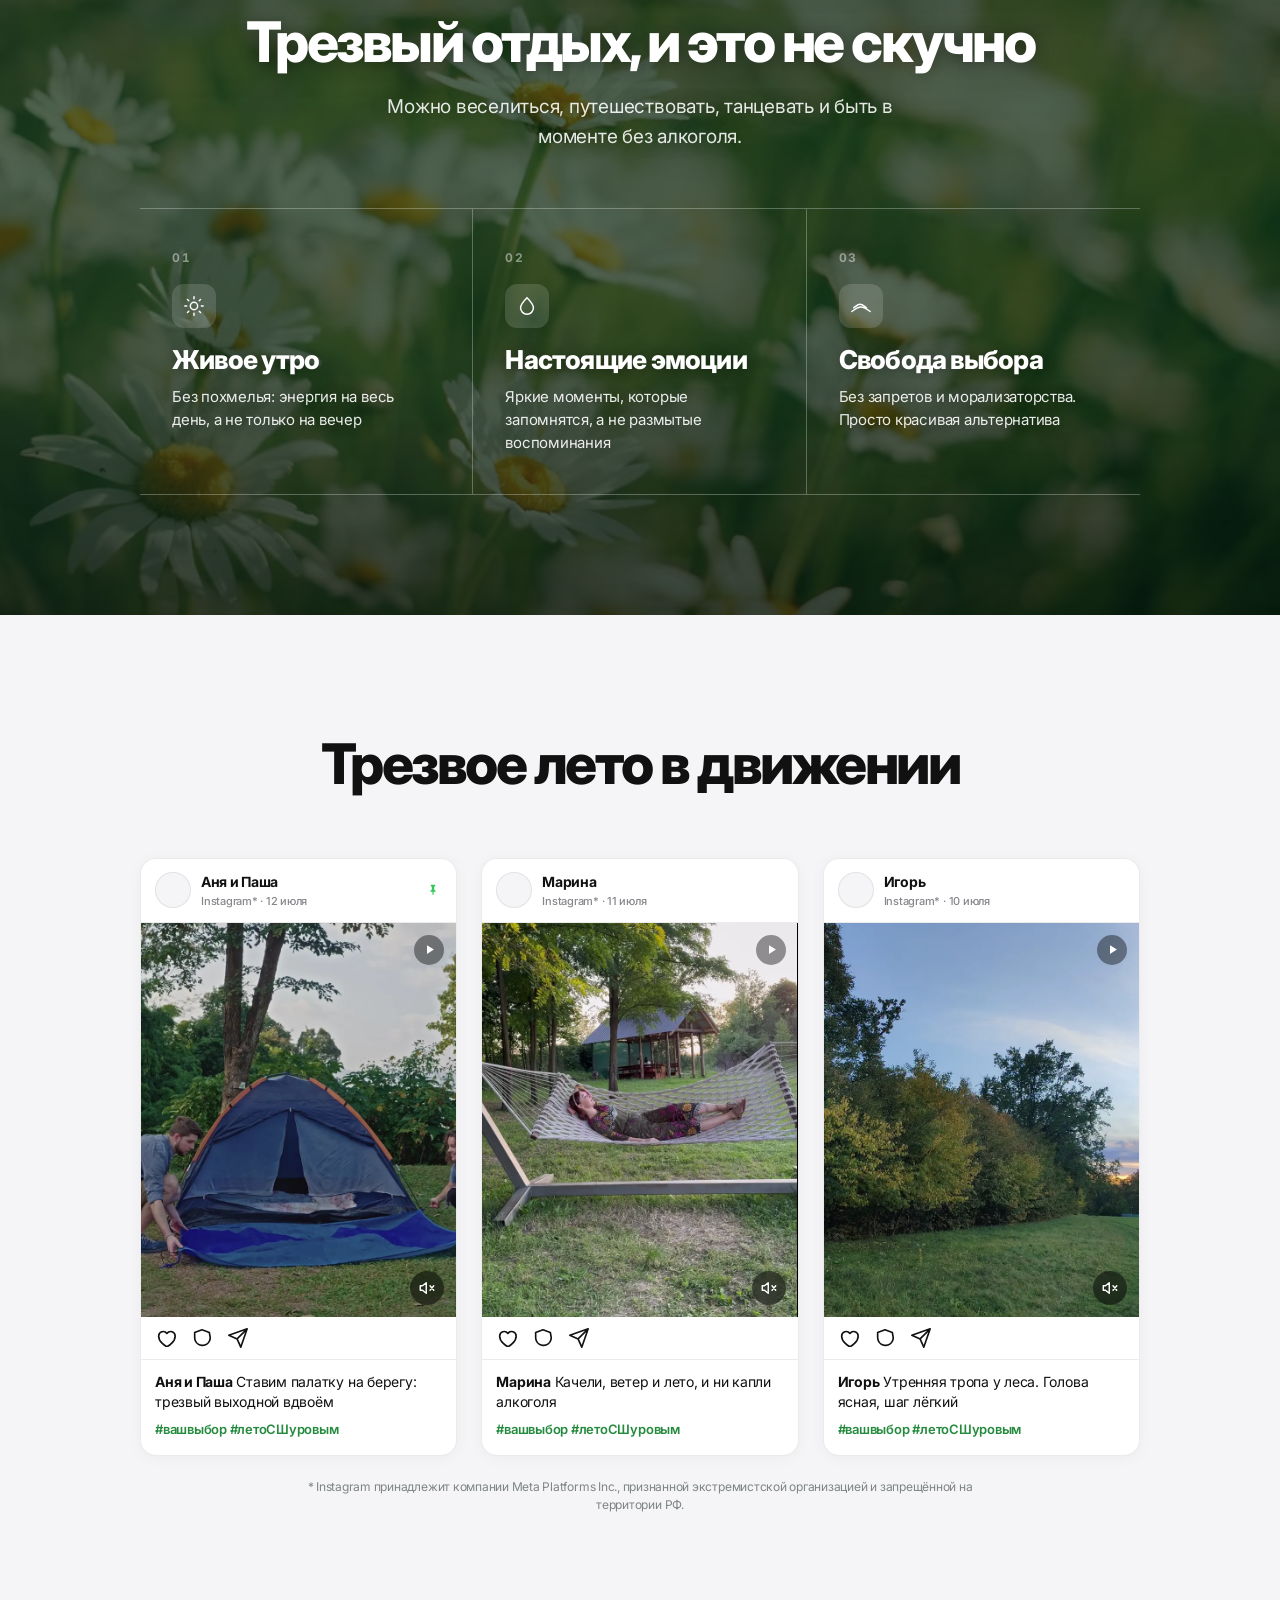
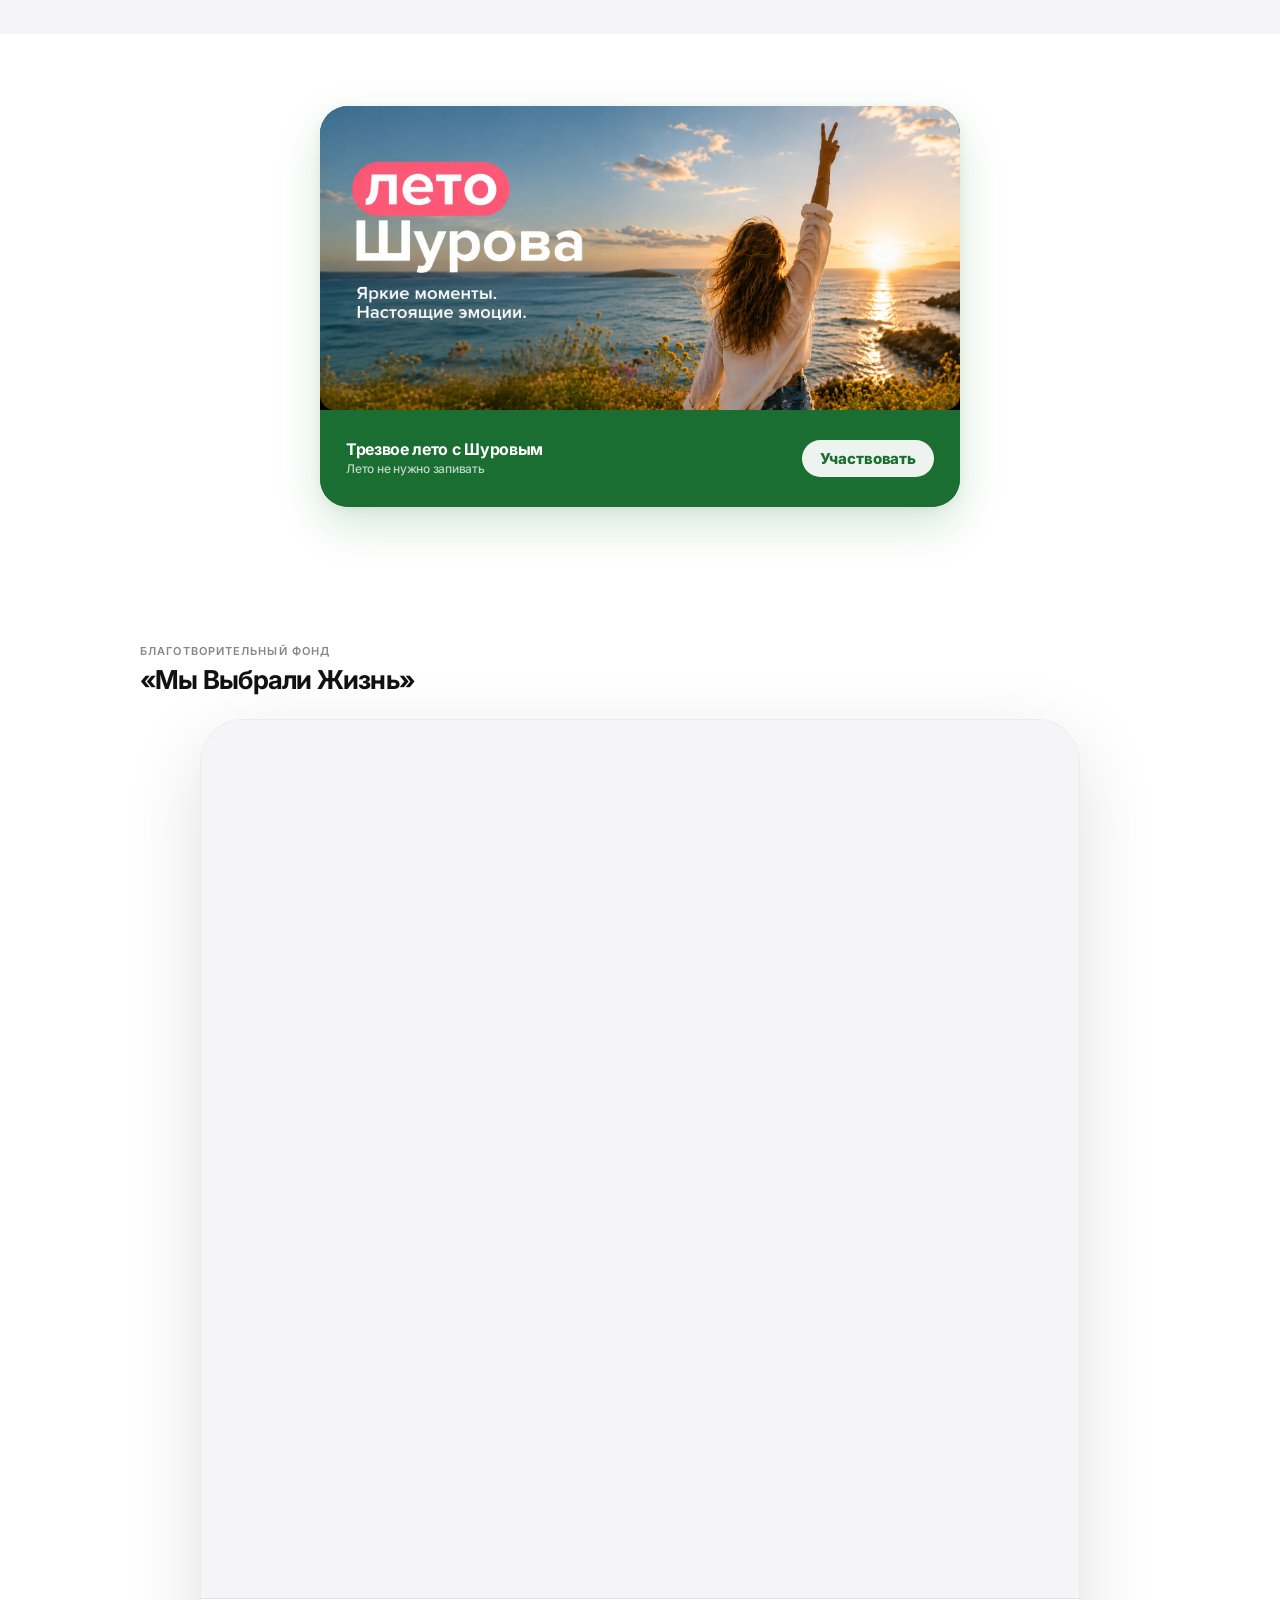
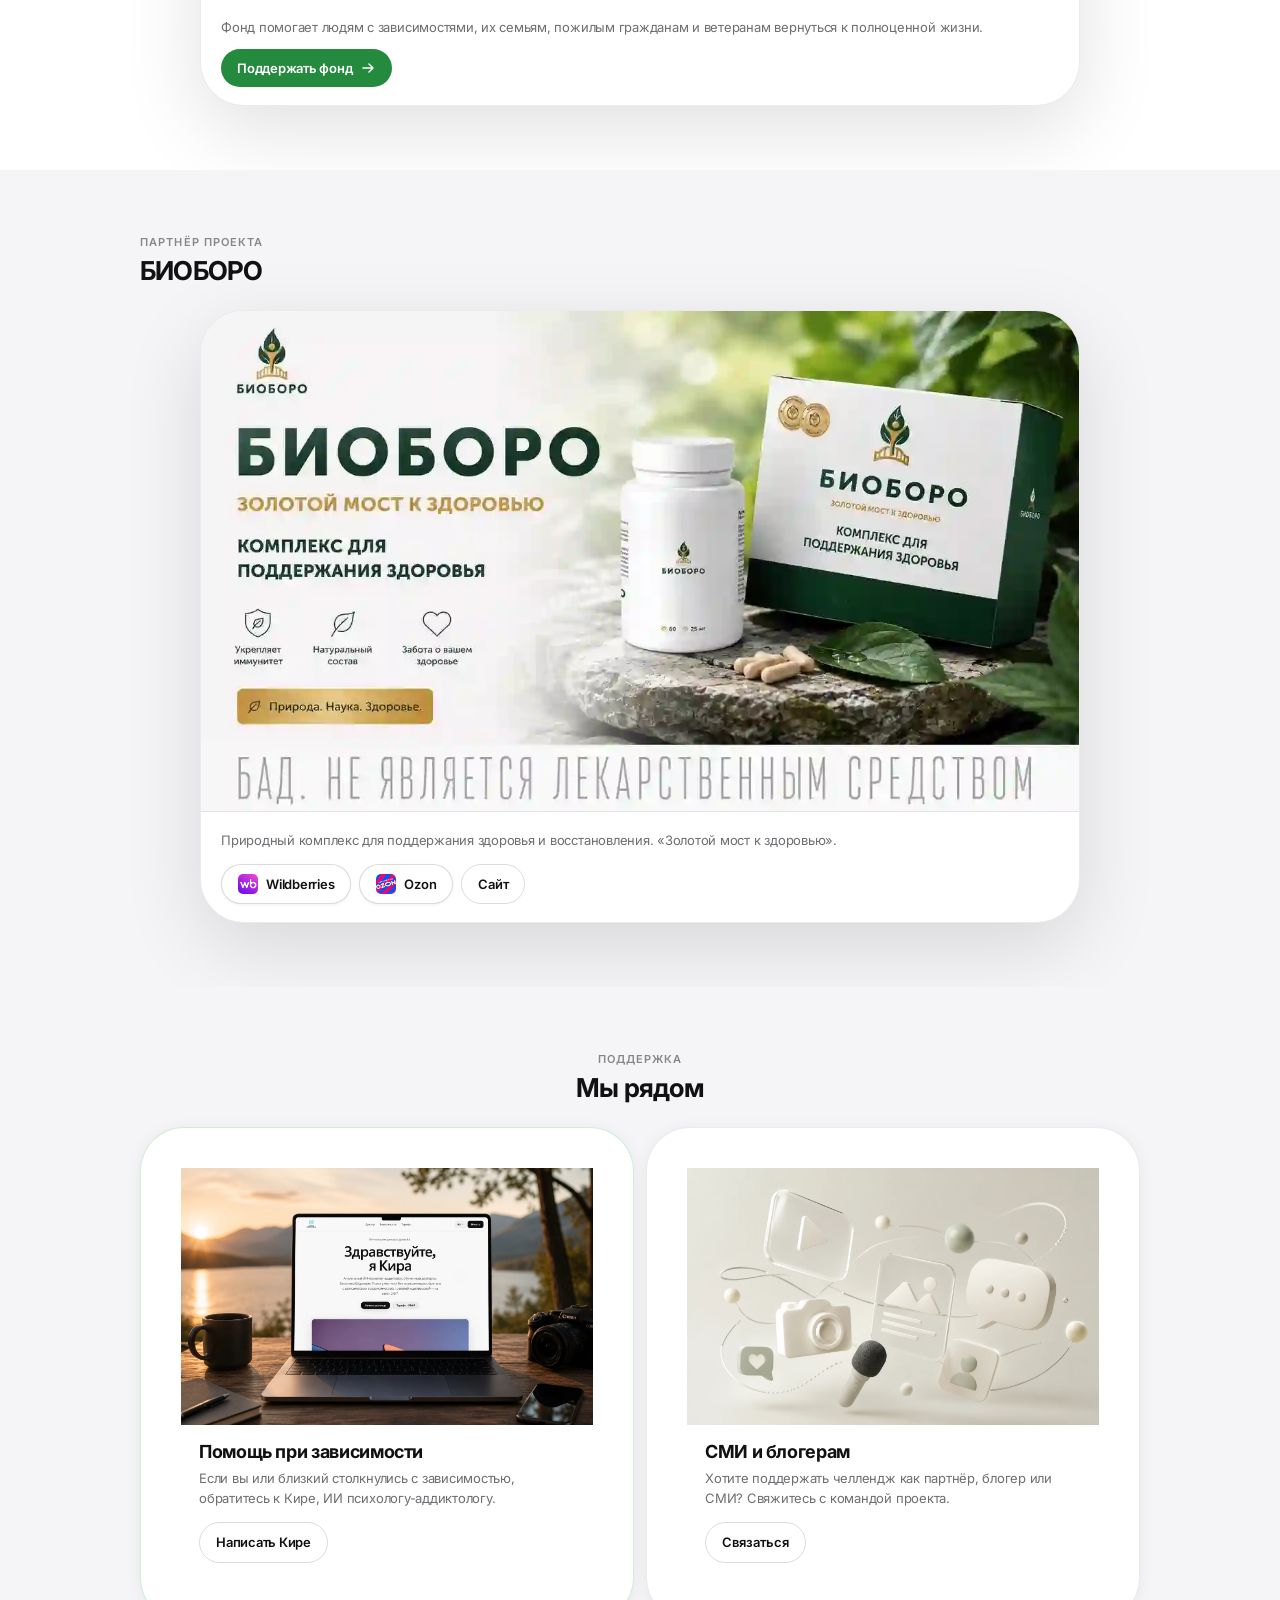
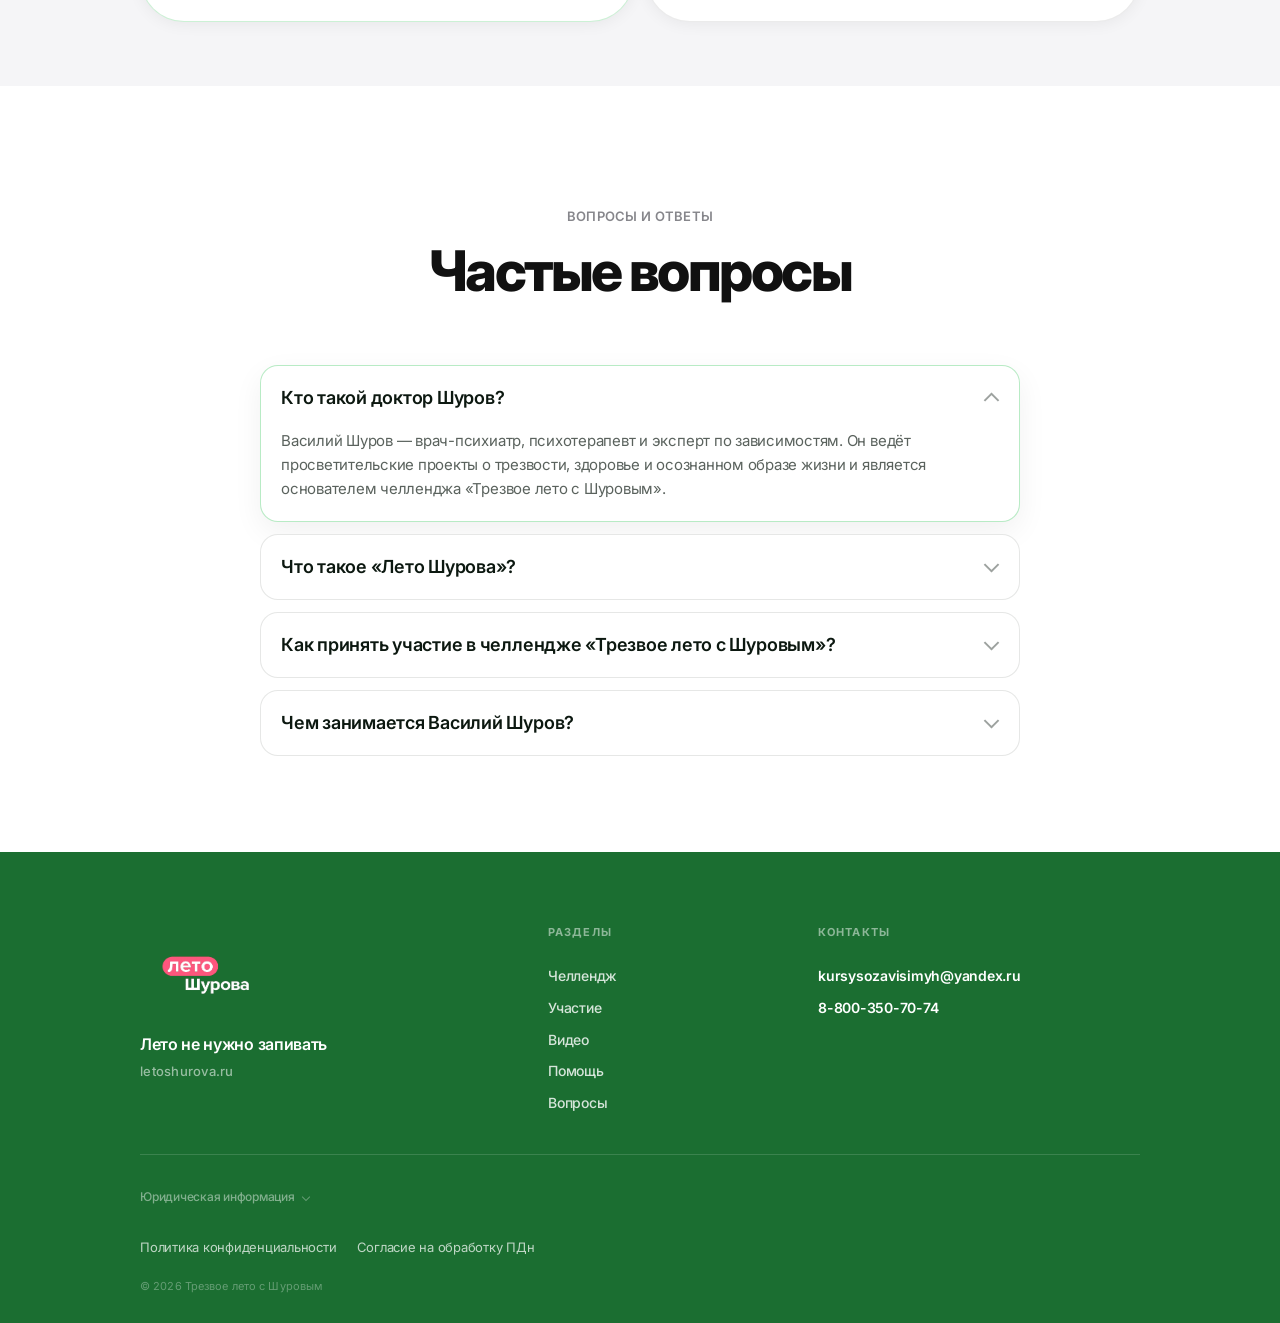
==== commit 6862deaa: "feat: новый баннер Биоборо; обновлены OK/Дзен/RuTube; убран Pinterest; смена владельца на ИП Сильчен" ====
--- a/index.html
+++ b/index.html
@@ -41,7 +41,7 @@
   <link rel="preconnect" href="https://fonts.googleapis.com" />
   <link rel="preconnect" href="https://fonts.gstatic.com" crossorigin />
   <link href="https://fonts.googleapis.com/css2?family=Inter:wght@400;500;600;700;800&display=swap" rel="stylesheet" />
-  <link rel="stylesheet" href="styles.css?v=13" />
+  <link rel="stylesheet" href="styles.css?v=14" />
   <link rel="preload" as="image" href="assets/webp/splash_mob.webp" media="(max-width: 1023px)" />
   <link rel="preload" as="image" href="assets/webp/splash_desktop.webp" media="(min-width: 1024px)" />
 
@@ -77,11 +77,10 @@
           "https://www.tiktok.com/@doctor.shurov",
           "https://telegram.me/Shurovhelp",
           "https://max.ru/Shurovhelp",
-          "https://dzen.ru/klinika_dr_shurova",
+          "https://dzen.ru/dr_shurov",
           "https://youtube.com/@pervyy_shag",
           "https://rutube.ru/channel/1816666/videos/",
-          "https://ok.ru/group/70000035076228",
-          "https://ru.pinterest.com/dr_shurova",
+          "https://ok.ru/dr.shurov",
           "https://yappy.media/n/dr.shurov",
           "https://share.looky.com/profile/dr.shurov"
         ]
@@ -93,17 +92,9 @@
         "alternateName": ["Лето Шурова", "Лето с Шуровым"],
         "url": "https://letoshurova.ru/",
         "logo": "https://letoshurova.ru/assets/logo.png",
-        "email": "info@perviyshag1.getcourse.ru",
+        "email": "kursysozavisimyh@yandex.ru",
         "telephone": "+7-800-350-70-74",
-        "founder": { "@id": "https://letoshurova.ru/#shurov" },
-        "address": {
-          "@type": "PostalAddress",
-          "postalCode": "142720",
-          "addressRegion": "Московская область",
-          "addressLocality": "Видное",
-          "streetAddress": "РП Дрожжино, ш. Новое, д. 11, кв. 141",
-          "addressCountry": "RU"
-        }
+        "founder": { "@id": "https://letoshurova.ru/#shurov" }
       },
       {
         "@type": "Event",
@@ -500,8 +491,8 @@
         <article class="partner-card">
           <figure class="partner-card__visual">
             <picture>
-              <source srcset="assets/webp/partners/for_bioboro.webp" type="image/webp" />
-              <img src="for_bioboro.png" alt="БИОБОРО, комплекс для поддержания здоровья" width="1662" height="946" loading="lazy" decoding="async" />
+              <source srcset="assets/webp/partners/new_bioboro.webp" type="image/webp" />
+              <img src="new_bioboro.jpg" alt="БИОБОРО, комплекс для поддержания здоровья" width="1280" height="729" loading="lazy" decoding="async" />
             </picture>
           </figure>
           <div class="partner-card__body">
@@ -623,9 +614,8 @@
 
         <div class="footer__col footer__contacts">
           <p class="footer__col-title">Контакты</p>
-          <a class="footer__link" href="mailto:info@perviyshag1.getcourse.ru">info@perviyshag1.getcourse.ru</a>
+          <a class="footer__link" href="mailto:kursysozavisimyh@yandex.ru">kursysozavisimyh@yandex.ru</a>
           <a class="footer__link" href="tel:+78003507074">8-800-350-70-74</a>
-          <p class="footer__address">142720, Московская обл., г. Видное, РП Дрожжино, ш. Новое, д. 11, кв. 141</p>
         </div>
       </div>
 
@@ -636,13 +626,12 @@
             <div class="footer__legal-grid">
               <div>
                 <p class="footer__legal-label">Владелец сайта</p>
-                <p><strong>ИП Щербакова Нина Николаевна</strong></p>
-                <p>ИНН 463238620213 · ОГРН 324508100264433</p>
+                <p><strong>ИП Сильченко Алексей Александрович</strong></p>
+                <p>ИНН 503241255942 · ОГРНИП 325774600322210</p>
               </div>
               <div>
                 <p class="footer__legal-label">Контакты</p>
-                <p><a href="mailto:info@perviyshag1.getcourse.ru">info@perviyshag1.getcourse.ru</a></p>
-                <p><a href="tel:+79311110107">8-931-111-01-07</a></p>
+                <p><a href="mailto:kursysozavisimyh@yandex.ru">kursysozavisimyh@yandex.ru</a></p>
               </div>
             </div>
             <p class="footer__disclaimer">Информация на сайте не является медицинской услугой и не заменяет консультацию специалиста. 18+</p>
@@ -693,7 +682,7 @@
     </div>
   </div>
 
-  <script src="videos.js?v=13"></script>
-  <script src="script.js?v=13"></script>
+  <script src="videos.js?v=14"></script>
+  <script src="script.js?v=14"></script>
 </body>
 </html>
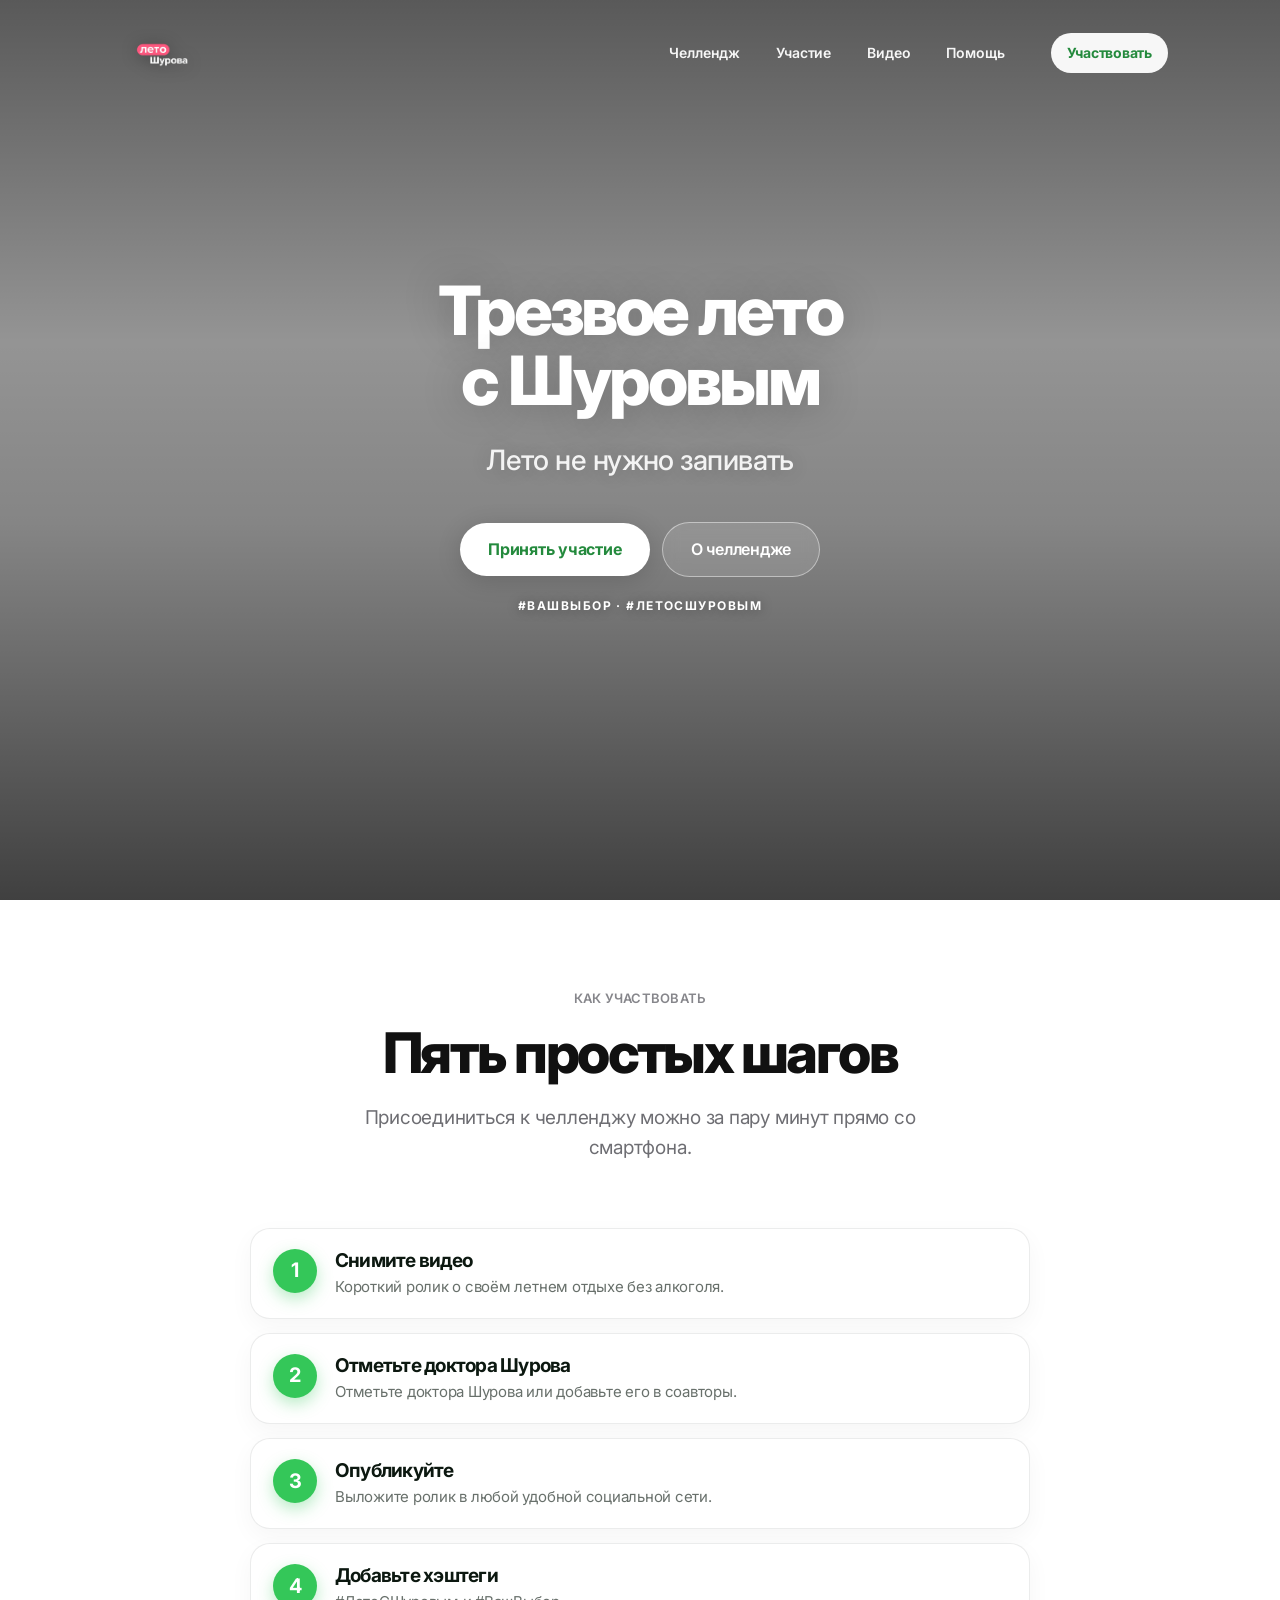
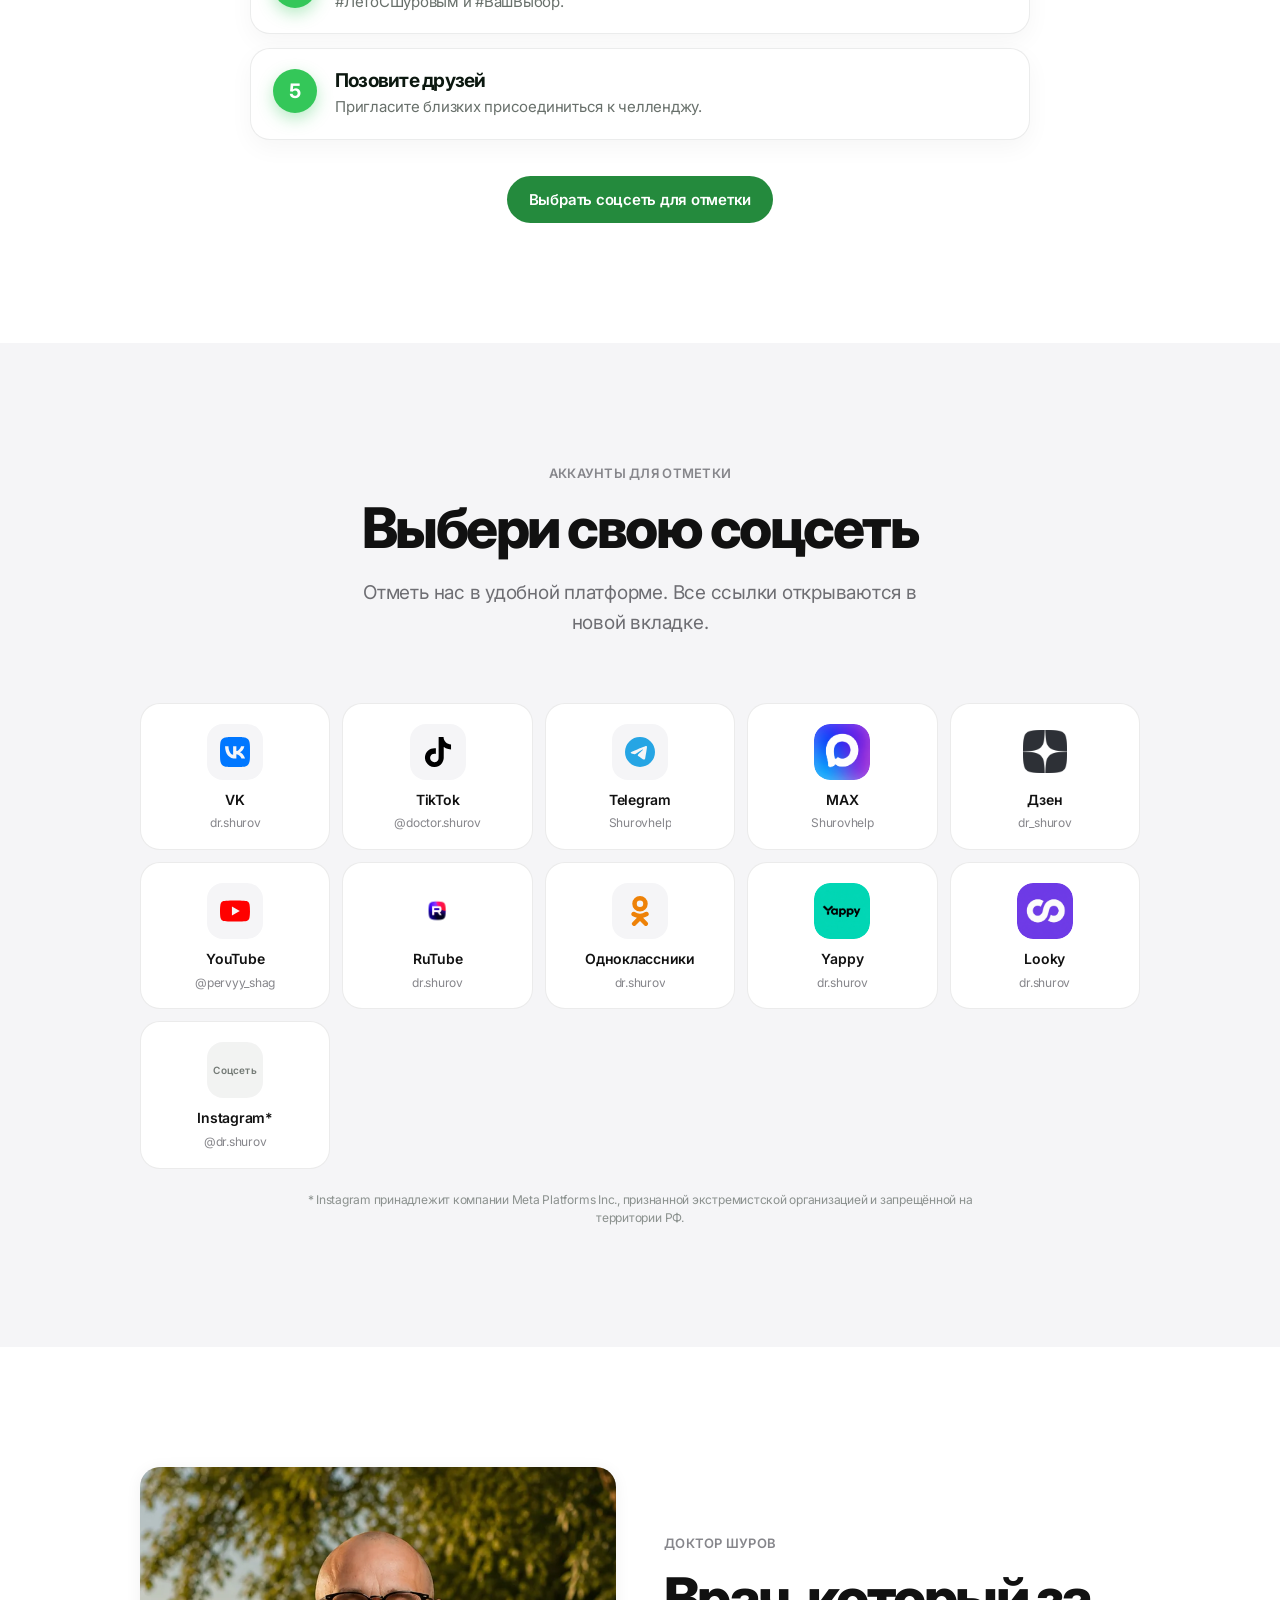
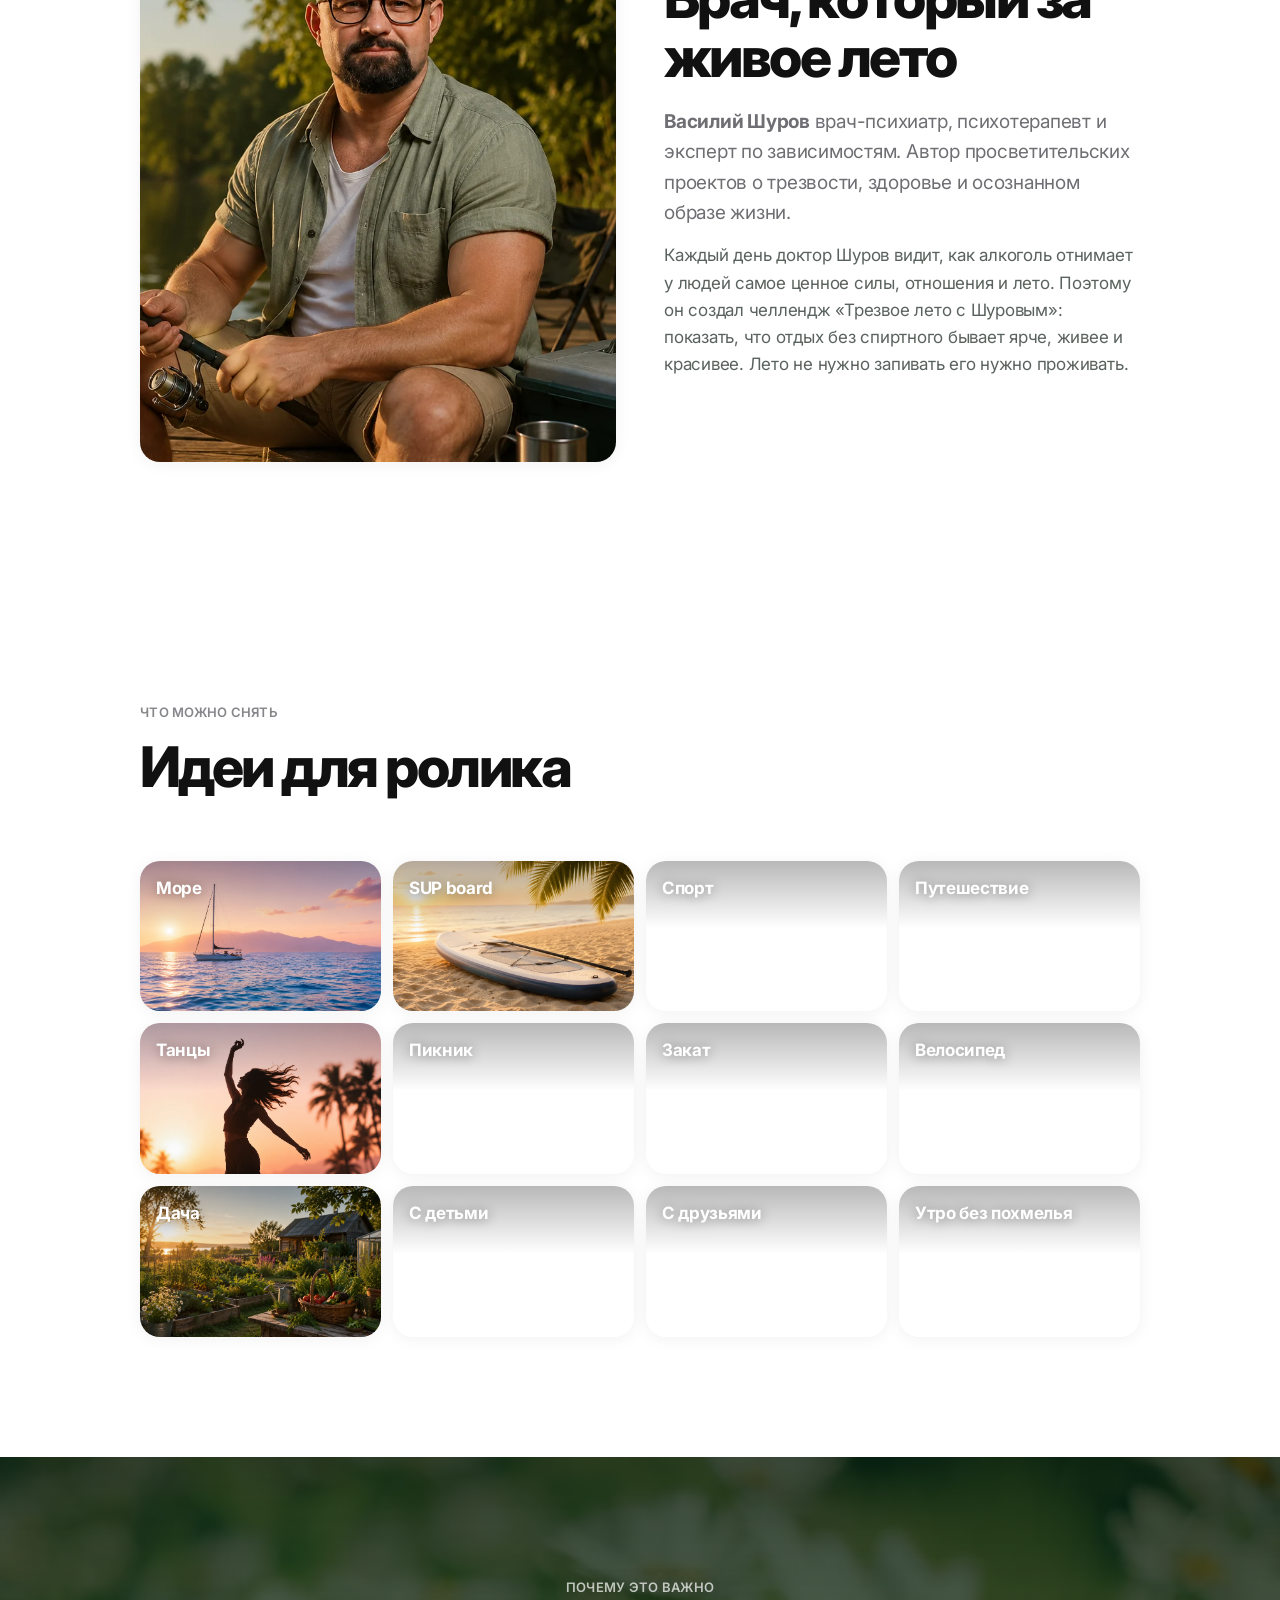
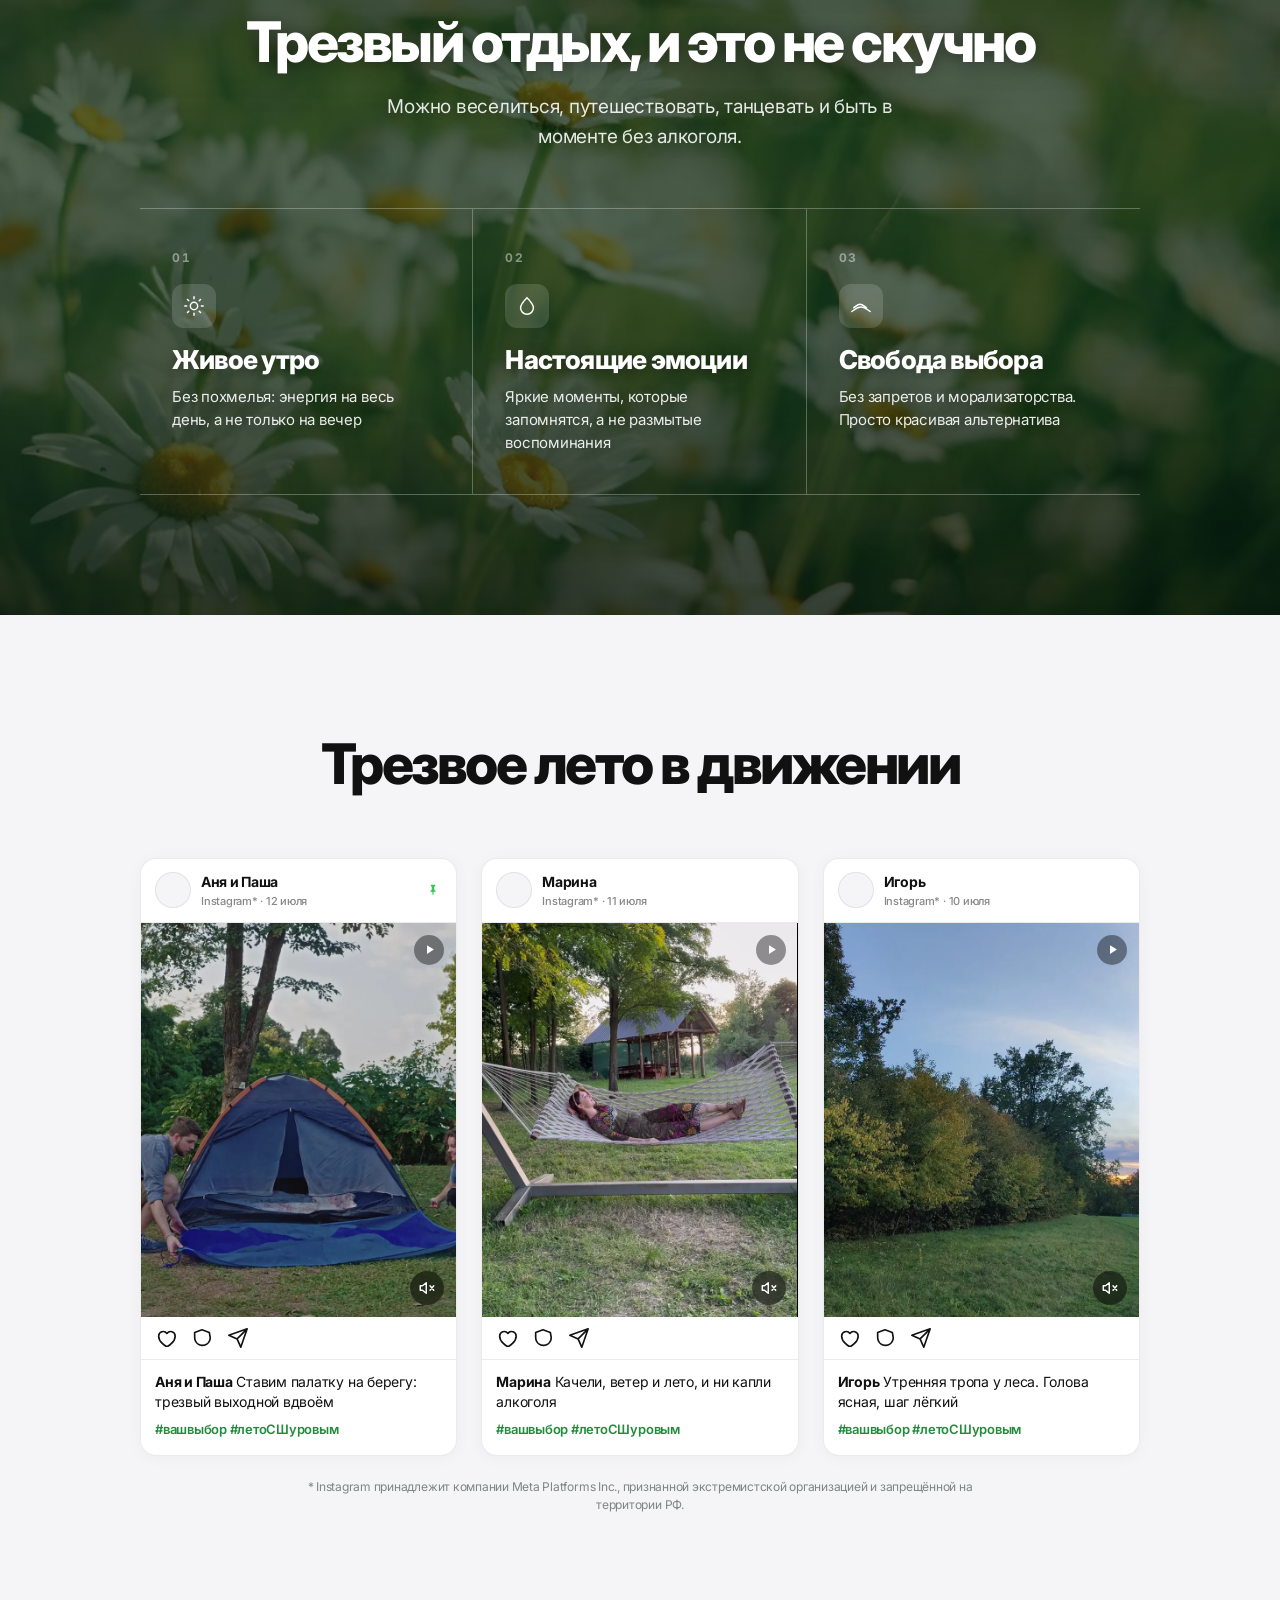
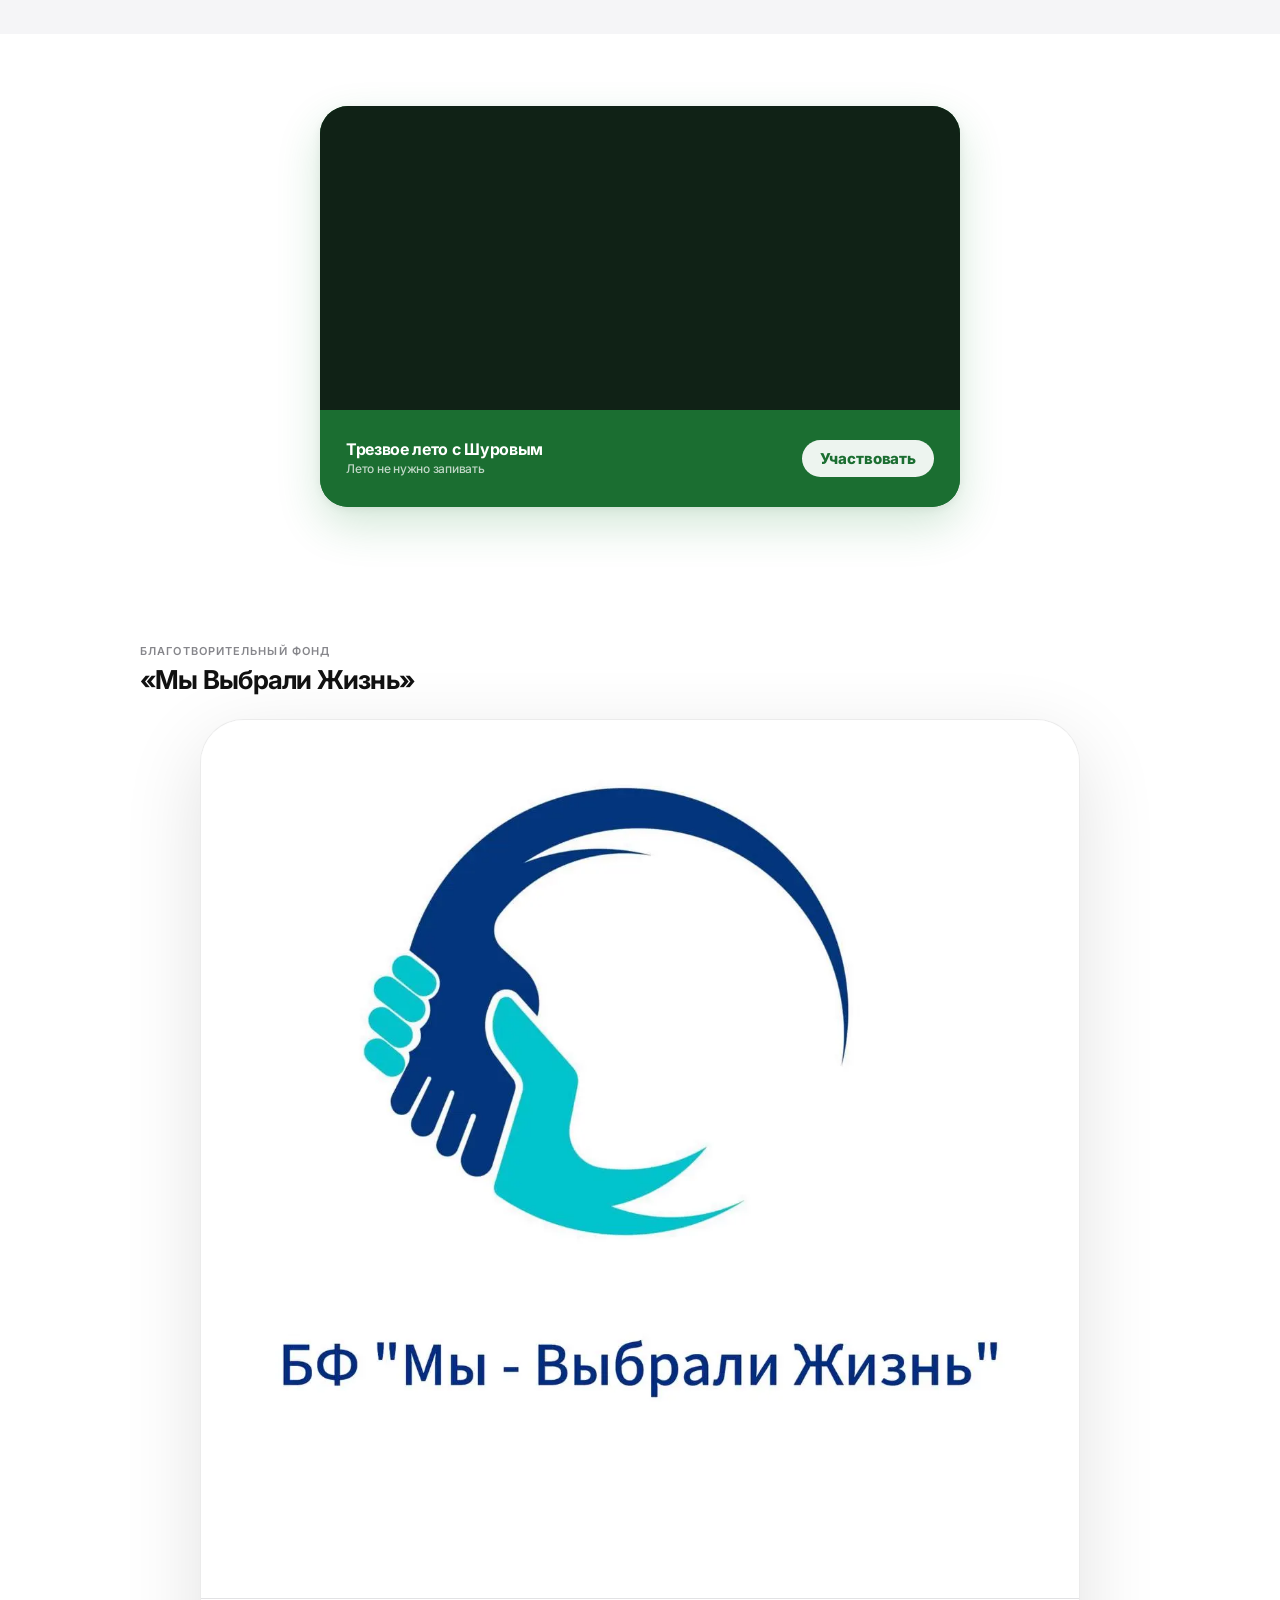
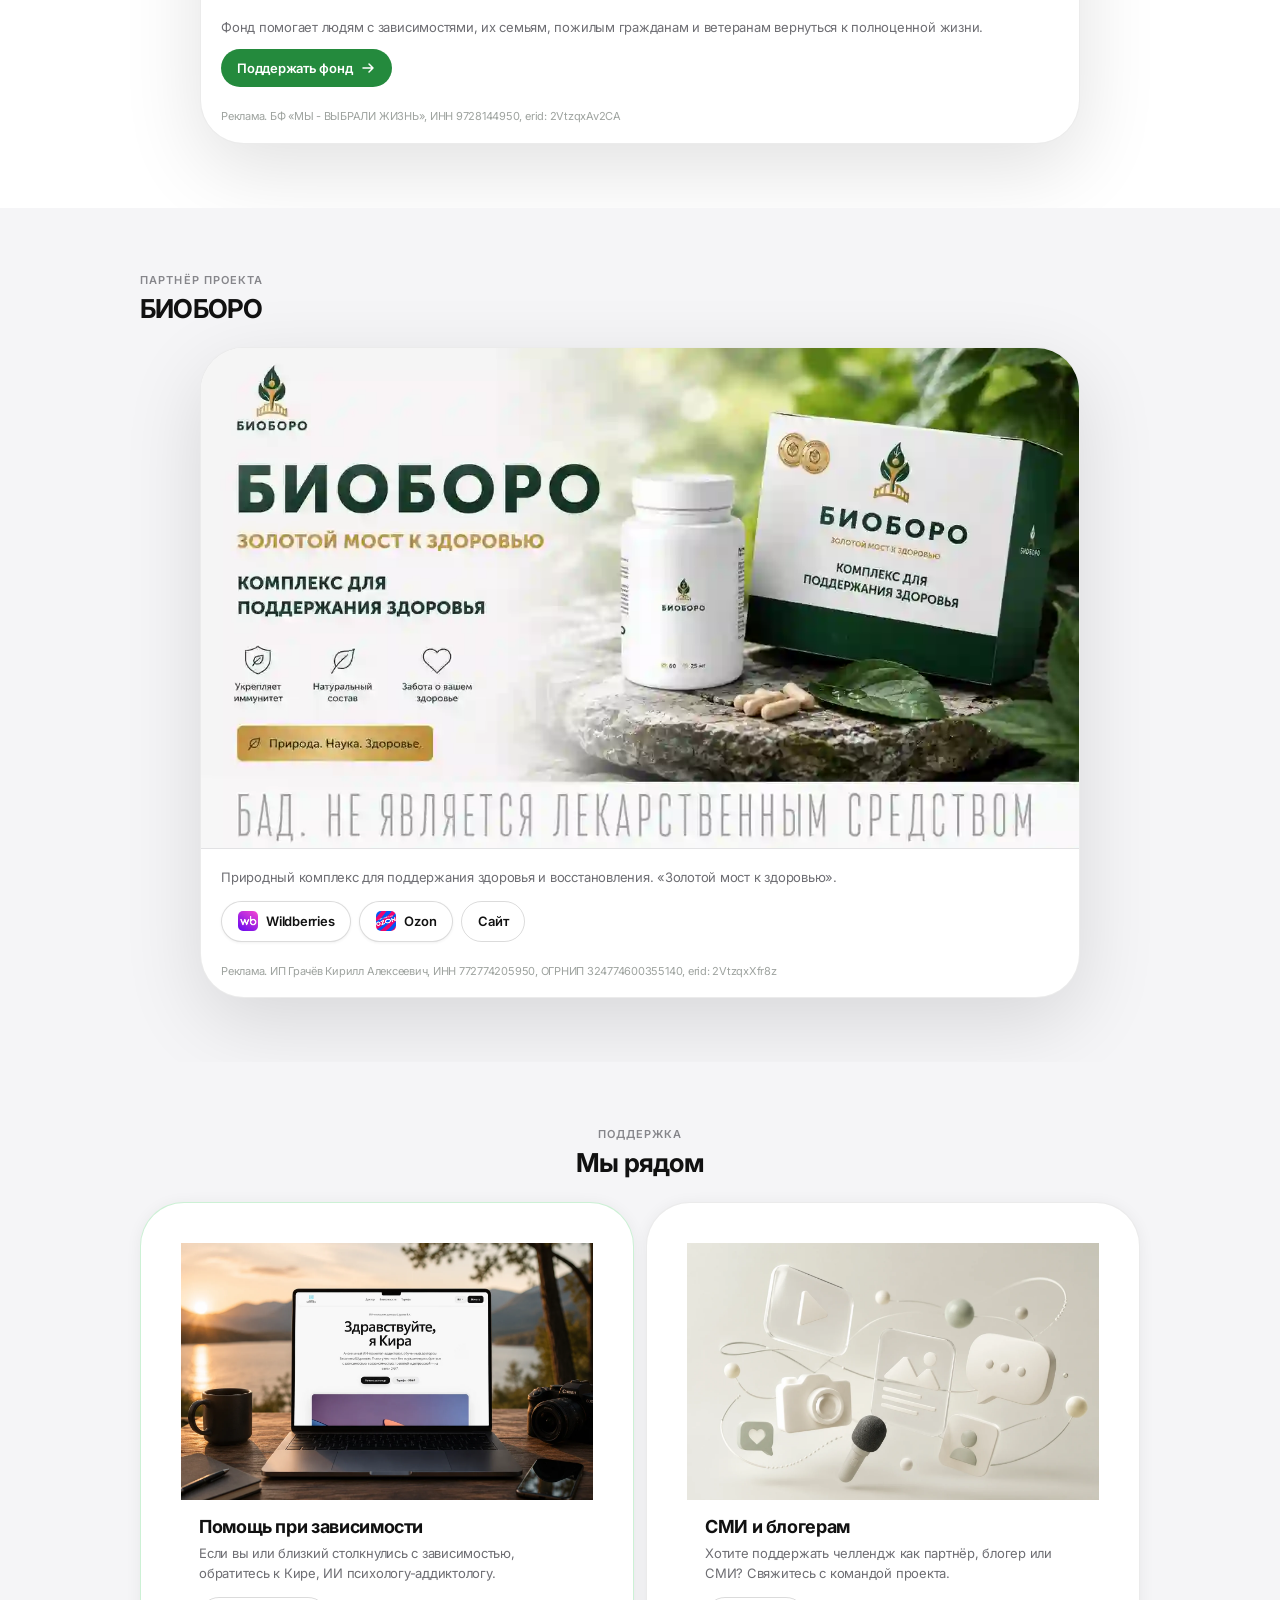
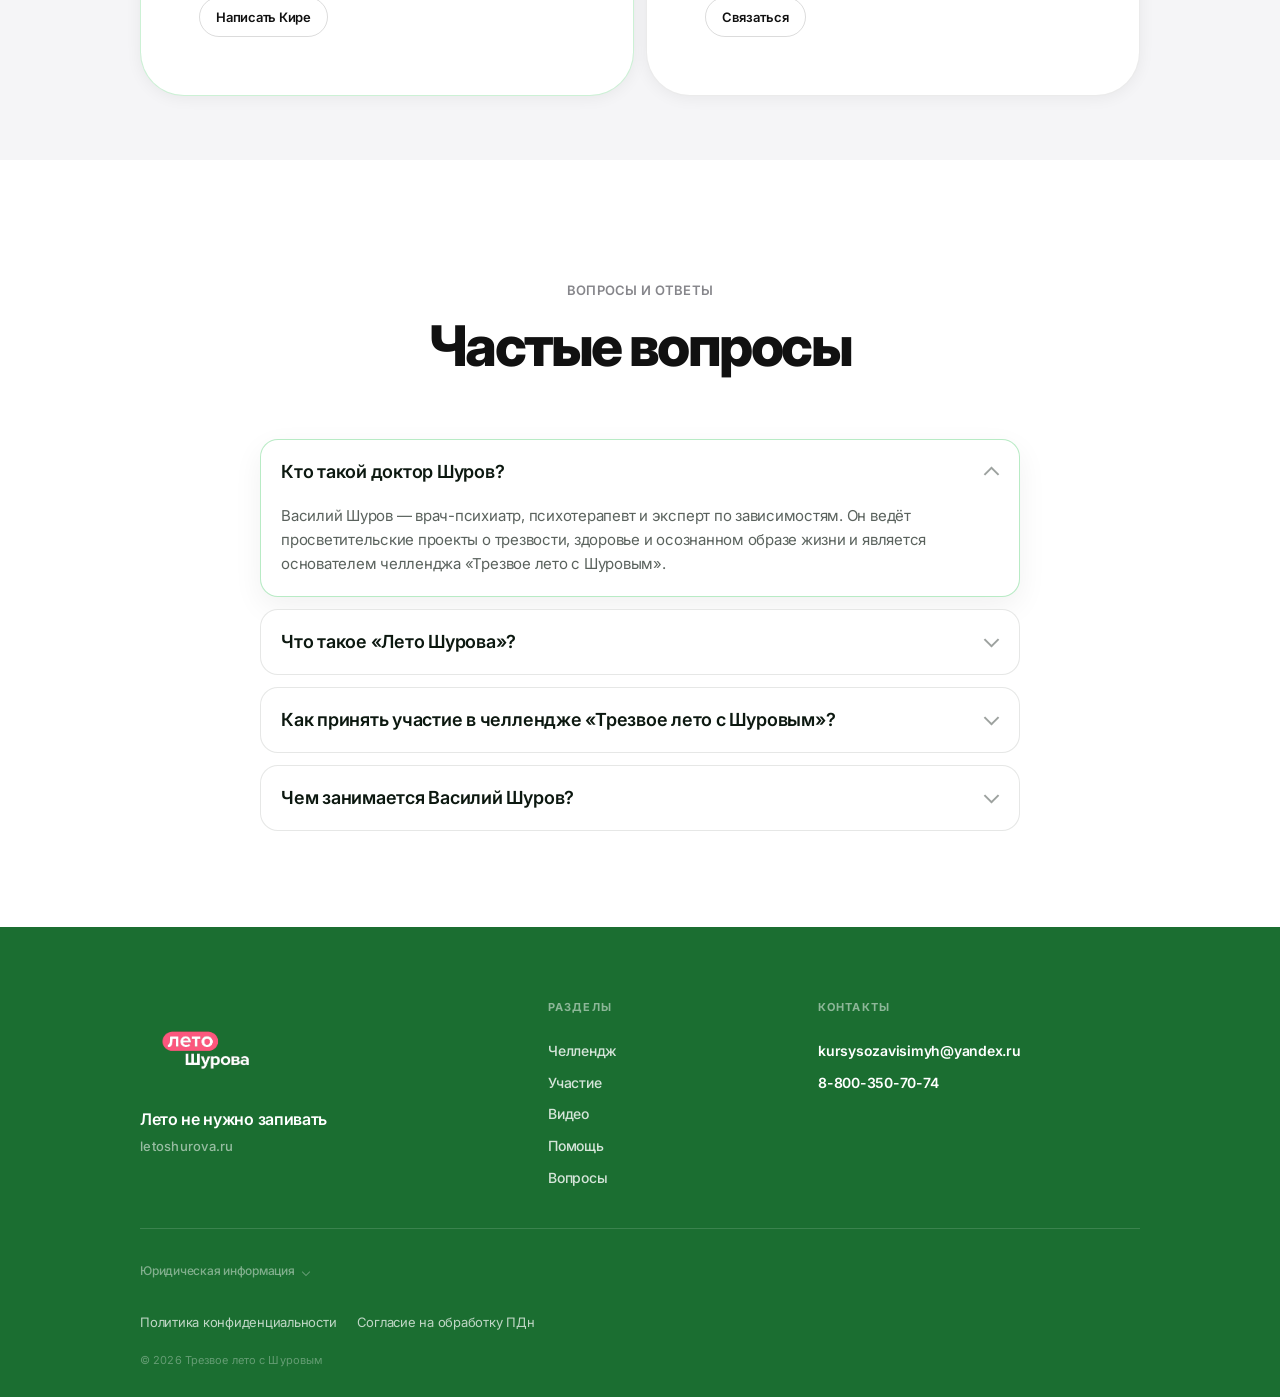
==== commit 4c87cfb8: "legal: маркировка рекламы (erid) под баннерами фонда и Биоборо Co-authored-by: Cursor <cursoragent@c" ====
--- a/index.html
+++ b/index.html
@@ -41,7 +41,7 @@
   <link rel="preconnect" href="https://fonts.googleapis.com" />
   <link rel="preconnect" href="https://fonts.gstatic.com" crossorigin />
   <link href="https://fonts.googleapis.com/css2?family=Inter:wght@400;500;600;700;800&display=swap" rel="stylesheet" />
-  <link rel="stylesheet" href="styles.css?v=14" />
+  <link rel="stylesheet" href="styles.css?v=15" />
   <link rel="preload" as="image" href="assets/webp/splash_mob.webp" media="(max-width: 1023px)" />
   <link rel="preload" as="image" href="assets/webp/splash_desktop.webp" media="(min-width: 1024px)" />
 
@@ -476,6 +476,7 @@
               Поддержать фонд
               <svg width="16" height="16" viewBox="0 0 16 16" fill="none" aria-hidden="true"><path d="M3 8h10M9 4l4 4-4 4" stroke="currentColor" stroke-width="1.5" stroke-linecap="round" stroke-linejoin="round"/></svg>
             </a>
+            <p class="partner-card__ad">Реклама. БФ «МЫ - ВЫБРАЛИ ЖИЗНЬ», ИНН 9728144950, erid: 2VtzqxAv2CA</p>
           </div>
         </article>
       </div>
@@ -506,9 +507,7 @@
               </a>
               <a class="btn btn--outline btn--outline-dark" href="https://clck.ru/3Uda4L" target="_blank" rel="noopener" data-analytics="bioboro_site" data-utm>Сайт</a>
             </div>
-            <!-- Маркировка рекламы: раскомментировать и вставить реальные данные, когда придёт токен ОРД.
-            <p class="partner-card__ad">Реклама. Рекламодатель ООО БИОБОРО. erid ВАШ_ERID</p>
-            -->
+            <p class="partner-card__ad">Реклама. ИП Грачёв Кирилл Алексеевич, ИНН 772774205950, ОГРНИП 324774600355140, erid: 2VtzqxXfr8z</p>
           </div>
         </article>
       </div>
@@ -682,7 +681,7 @@
     </div>
   </div>
 
-  <script src="videos.js?v=14"></script>
-  <script src="script.js?v=14"></script>
+  <script src="videos.js?v=15"></script>
+  <script src="script.js?v=15"></script>
 </body>
 </html>
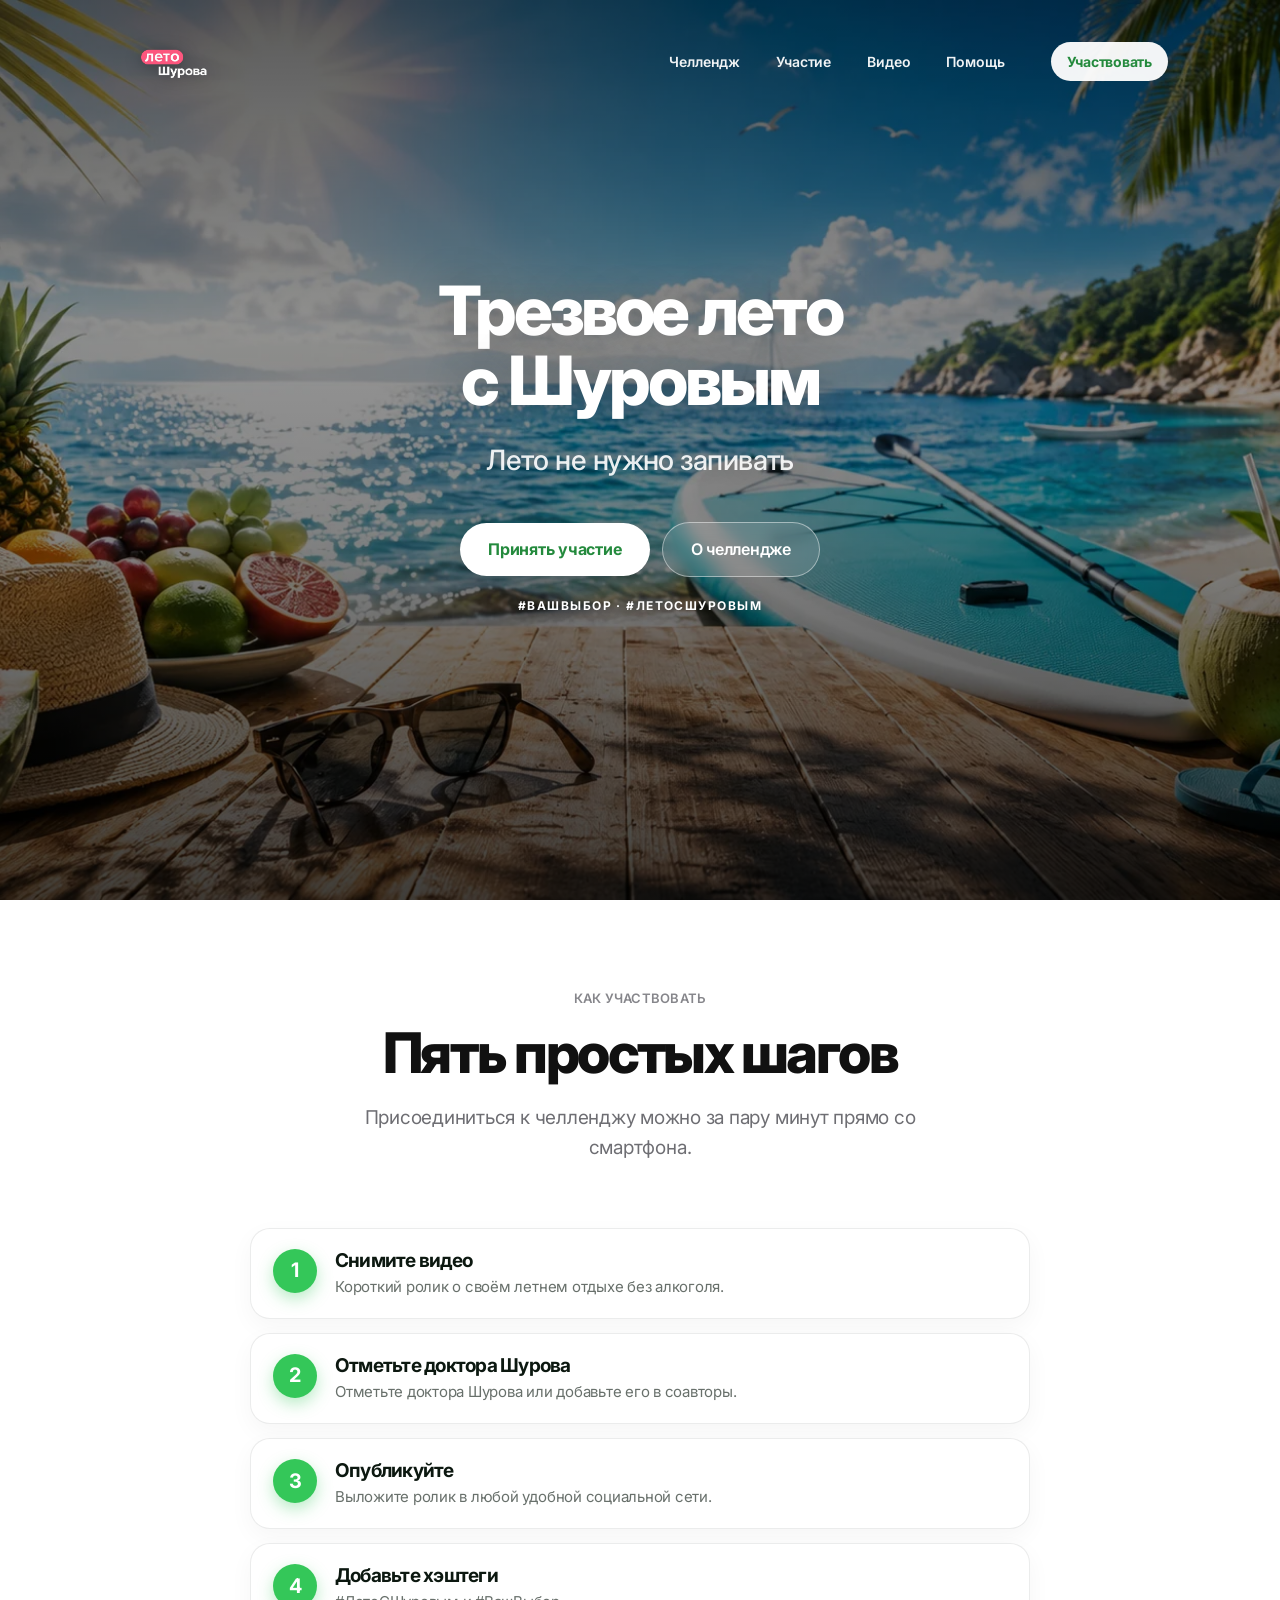
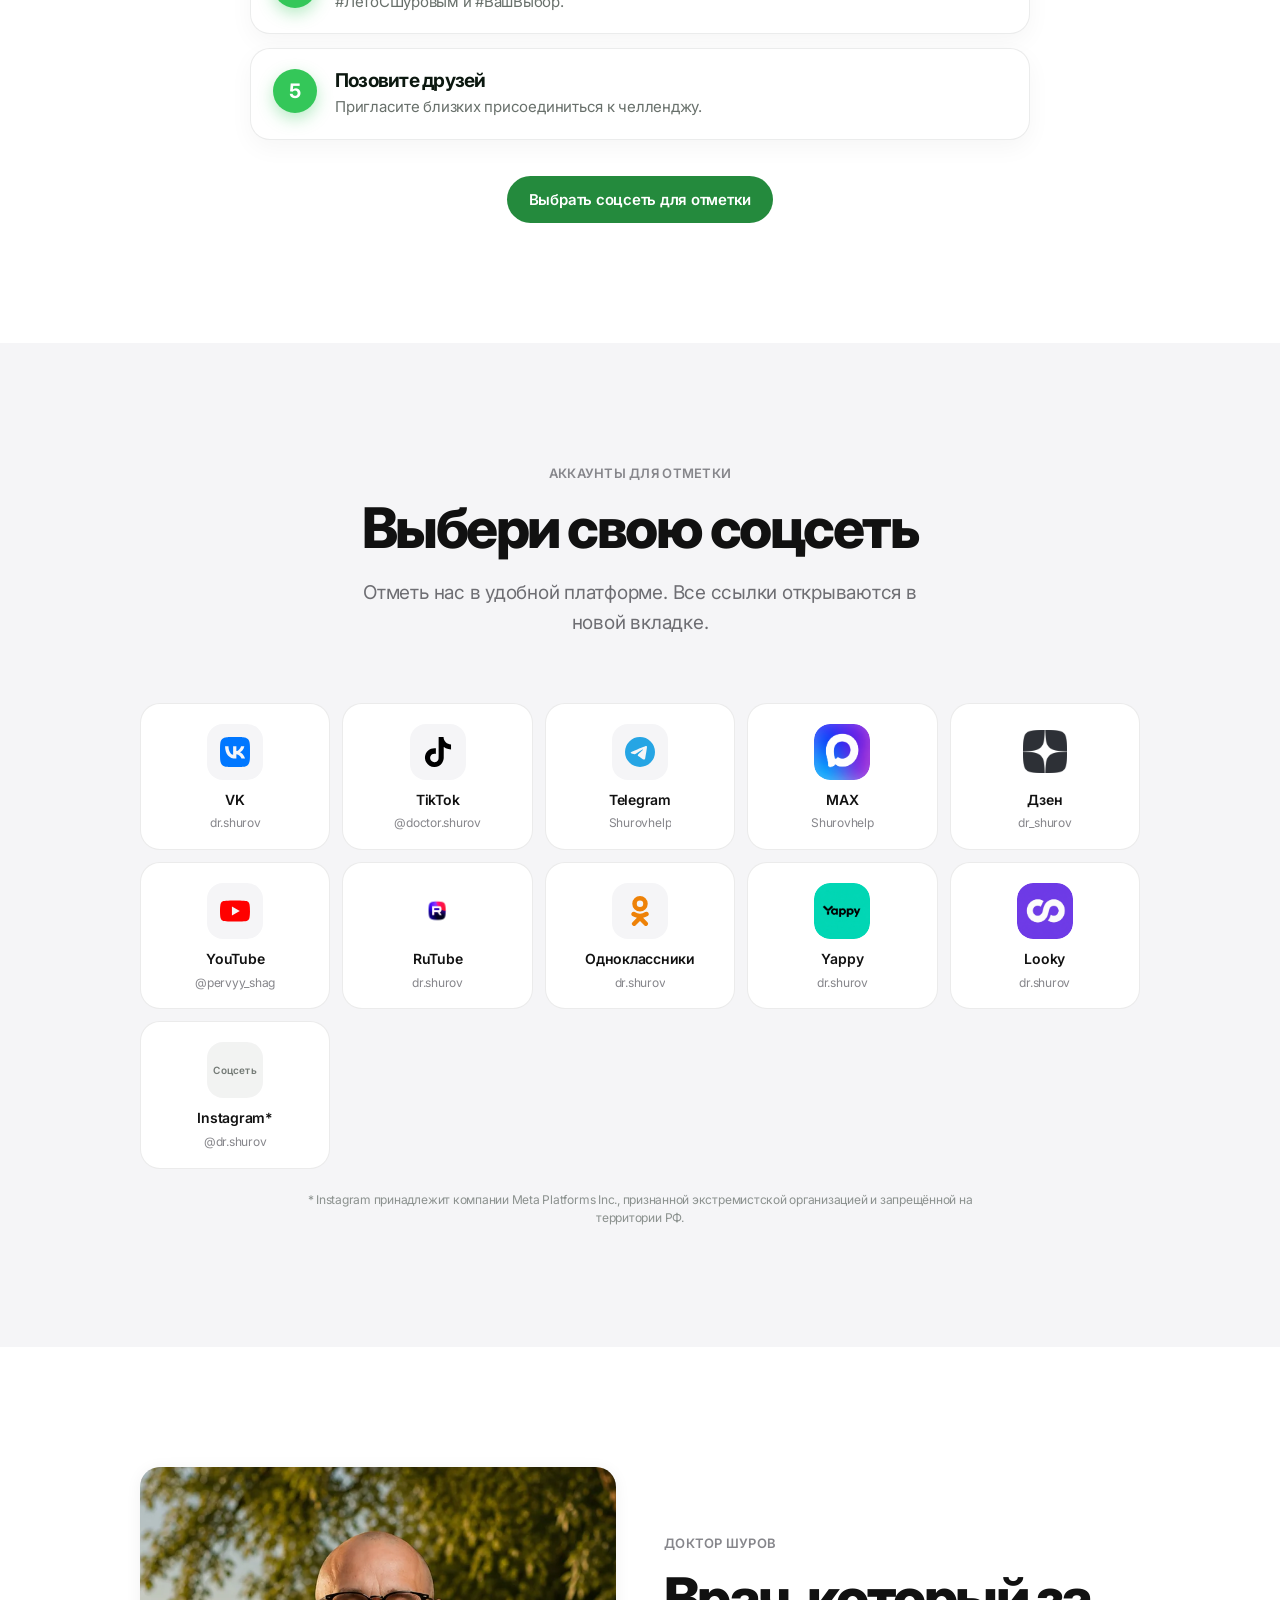
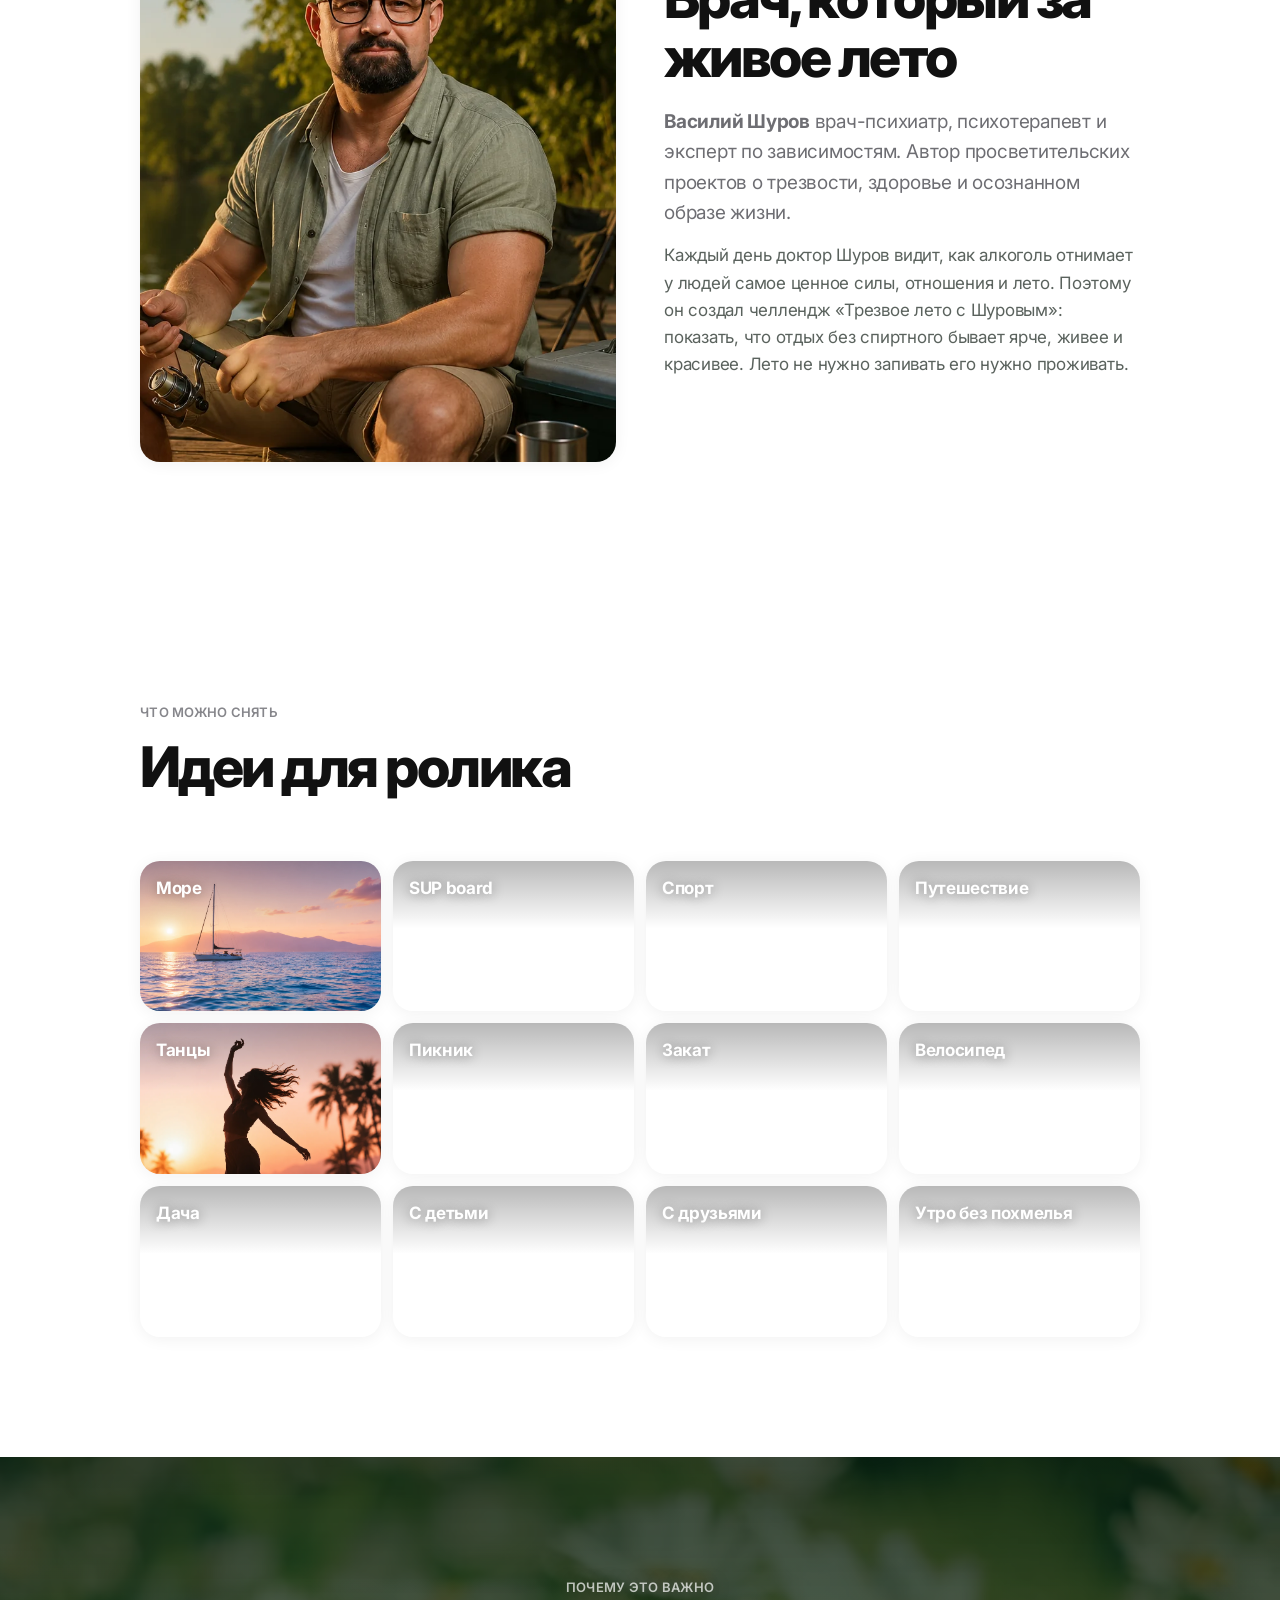
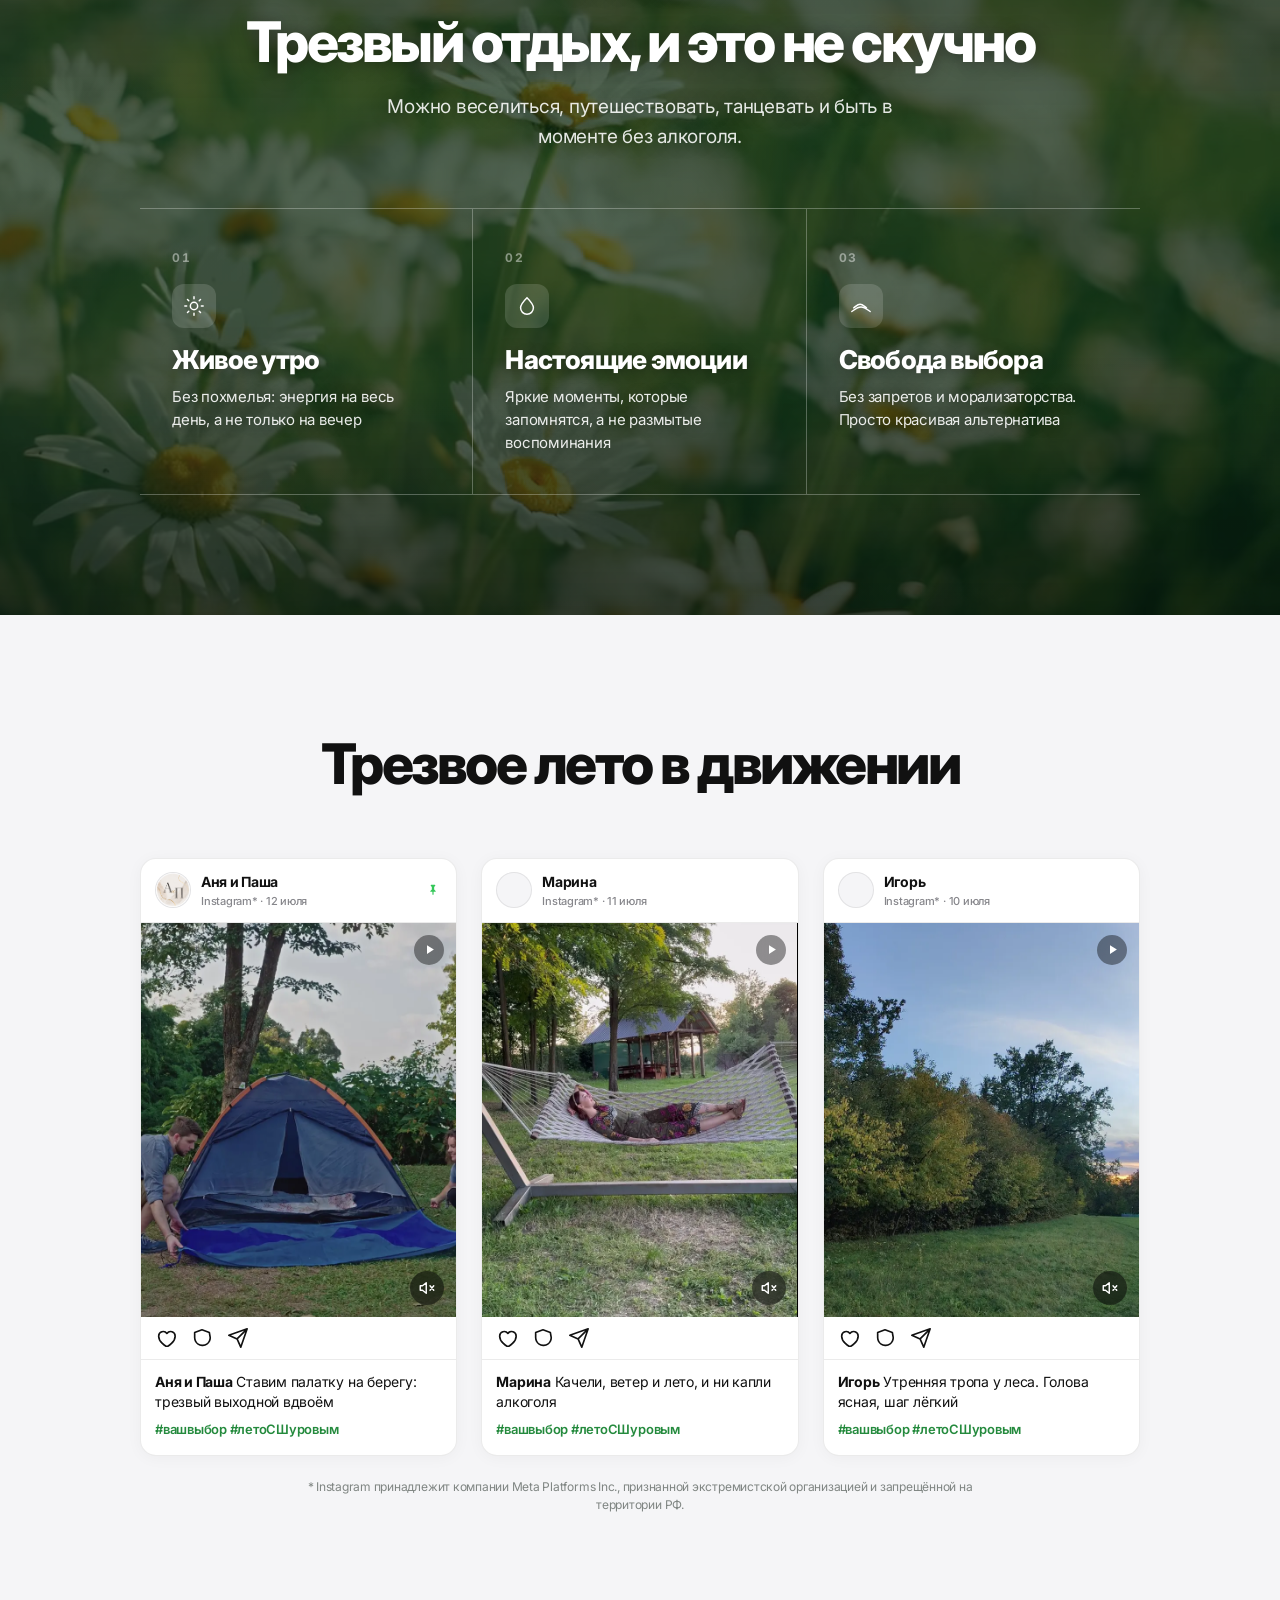
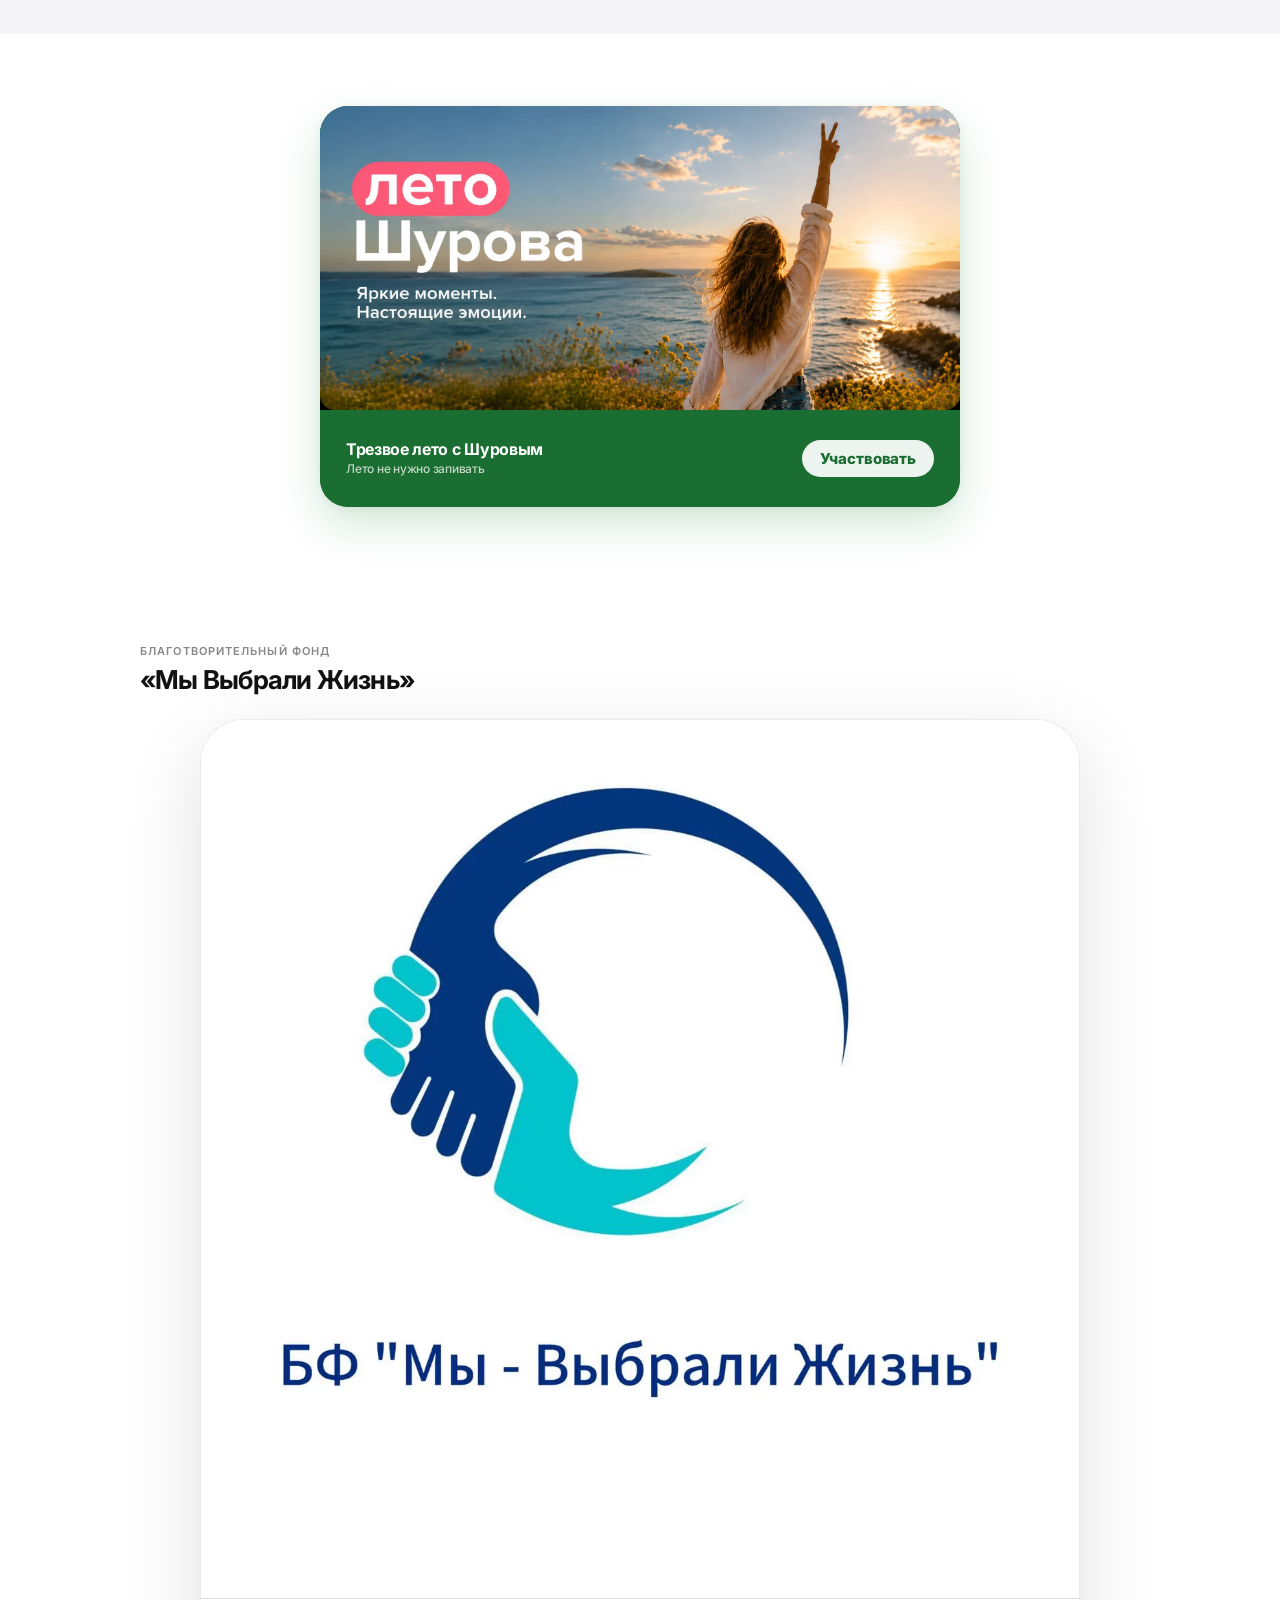
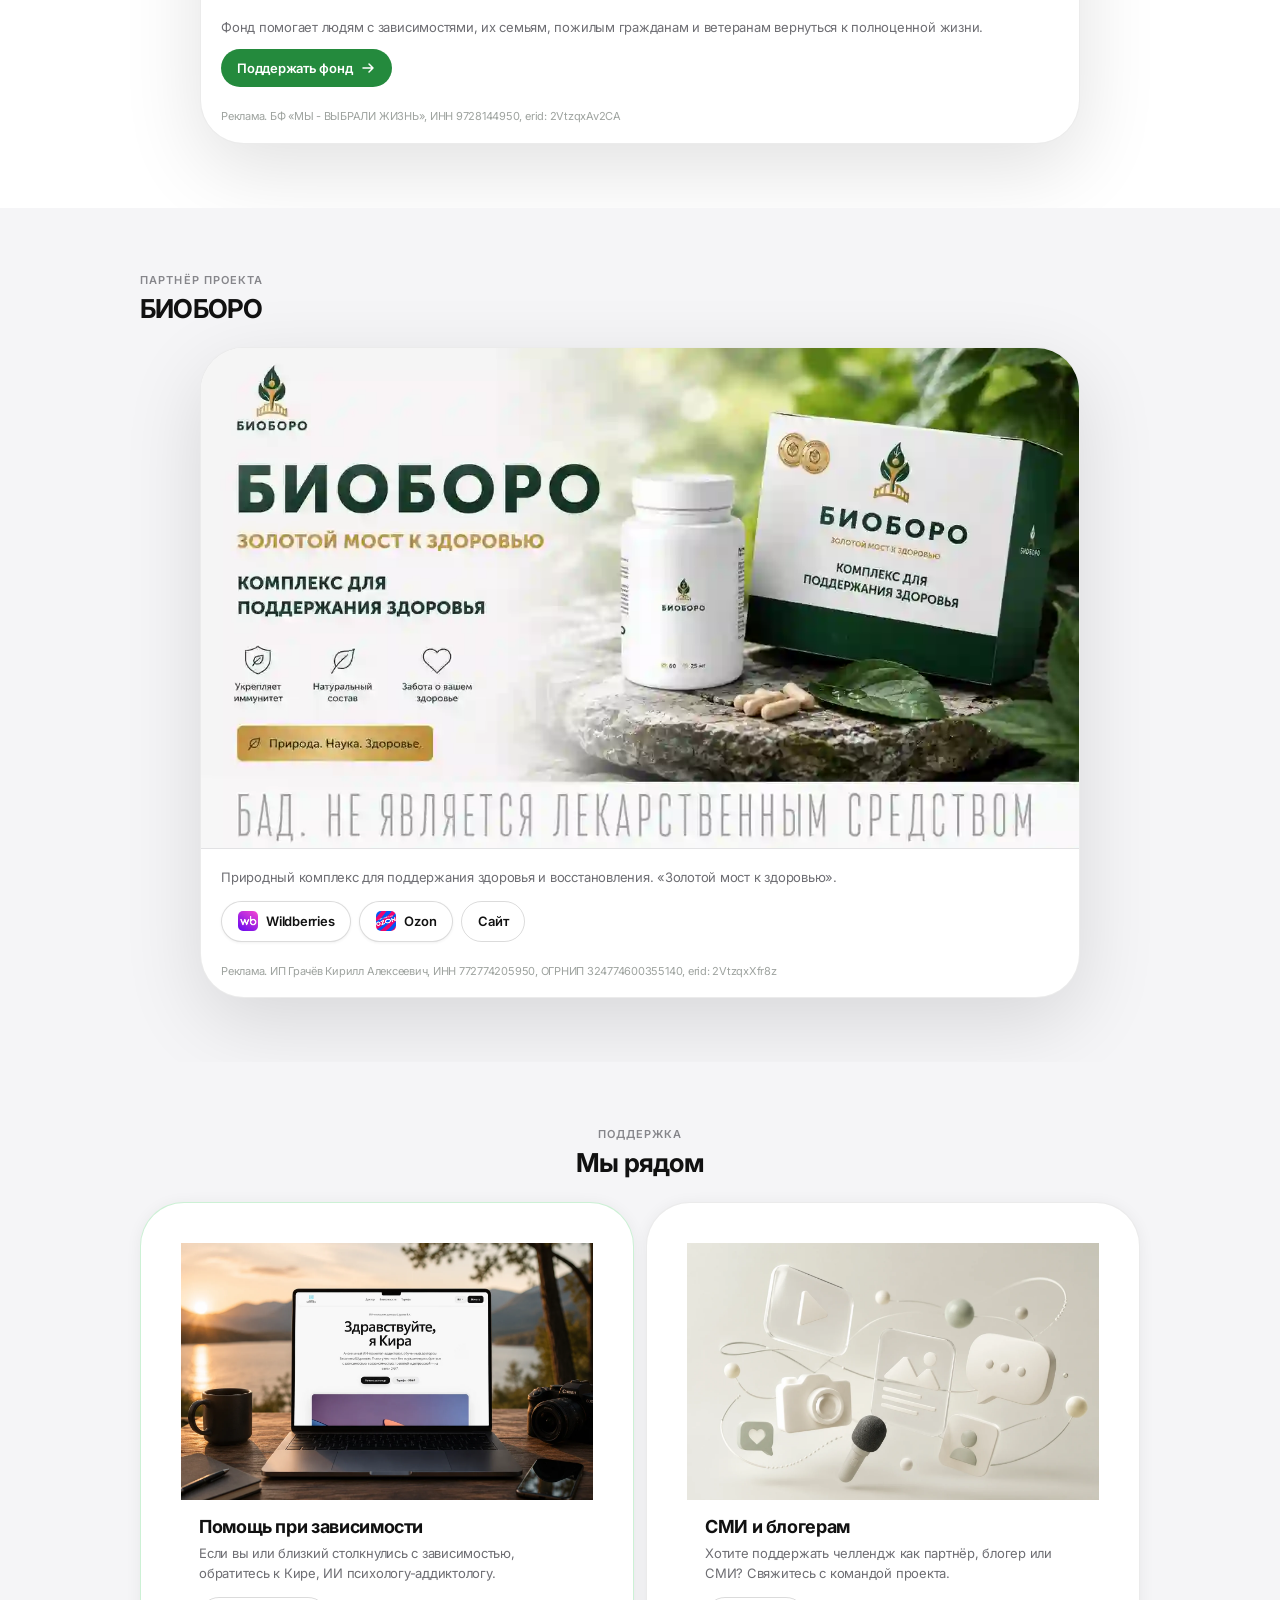
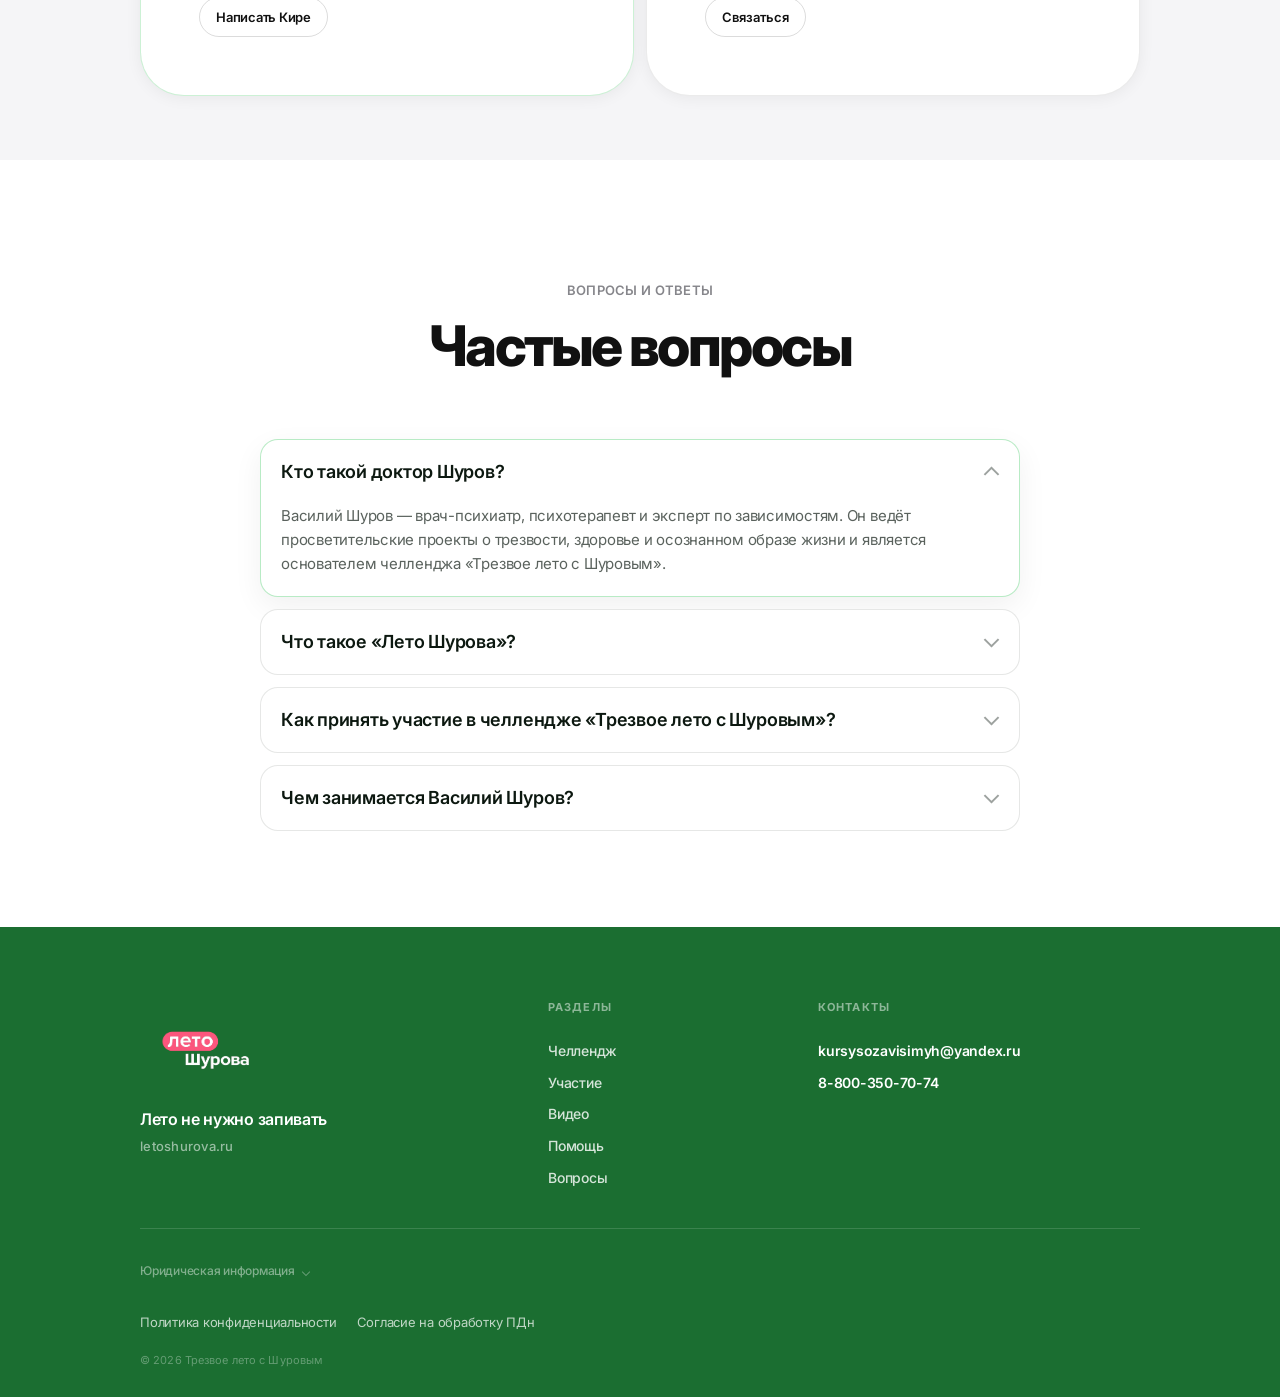
==== commit 25d686d2: "chore: видео ведут на инсту Шурова; лого в hero крупнее на десктопе (+30%) Co-authored-by: Cursor <c" ====
--- a/index.html
+++ b/index.html
@@ -41,7 +41,7 @@
   <link rel="preconnect" href="https://fonts.googleapis.com" />
   <link rel="preconnect" href="https://fonts.gstatic.com" crossorigin />
   <link href="https://fonts.googleapis.com/css2?family=Inter:wght@400;500;600;700;800&display=swap" rel="stylesheet" />
-  <link rel="stylesheet" href="styles.css?v=15" />
+  <link rel="stylesheet" href="styles.css?v=16" />
   <link rel="preload" as="image" href="assets/webp/splash_mob.webp" media="(max-width: 1023px)" />
   <link rel="preload" as="image" href="assets/webp/splash_desktop.webp" media="(min-width: 1024px)" />
 
@@ -681,7 +681,7 @@
     </div>
   </div>
 
-  <script src="videos.js?v=15"></script>
-  <script src="script.js?v=15"></script>
+  <script src="videos.js?v=16"></script>
+  <script src="script.js?v=16"></script>
 </body>
 </html>
--- a/styles.css
+++ b/styles.css
@@ -288,6 +288,11 @@
     max-width: none;
     display: block;
     filter: none;
+  }
+
+  /* Логотип крупнее на первом экране (desktop), при скролле — компактный */
+  .header.header--hero .brand img {
+    height: 73px;
   }
 
   .brand__logo {
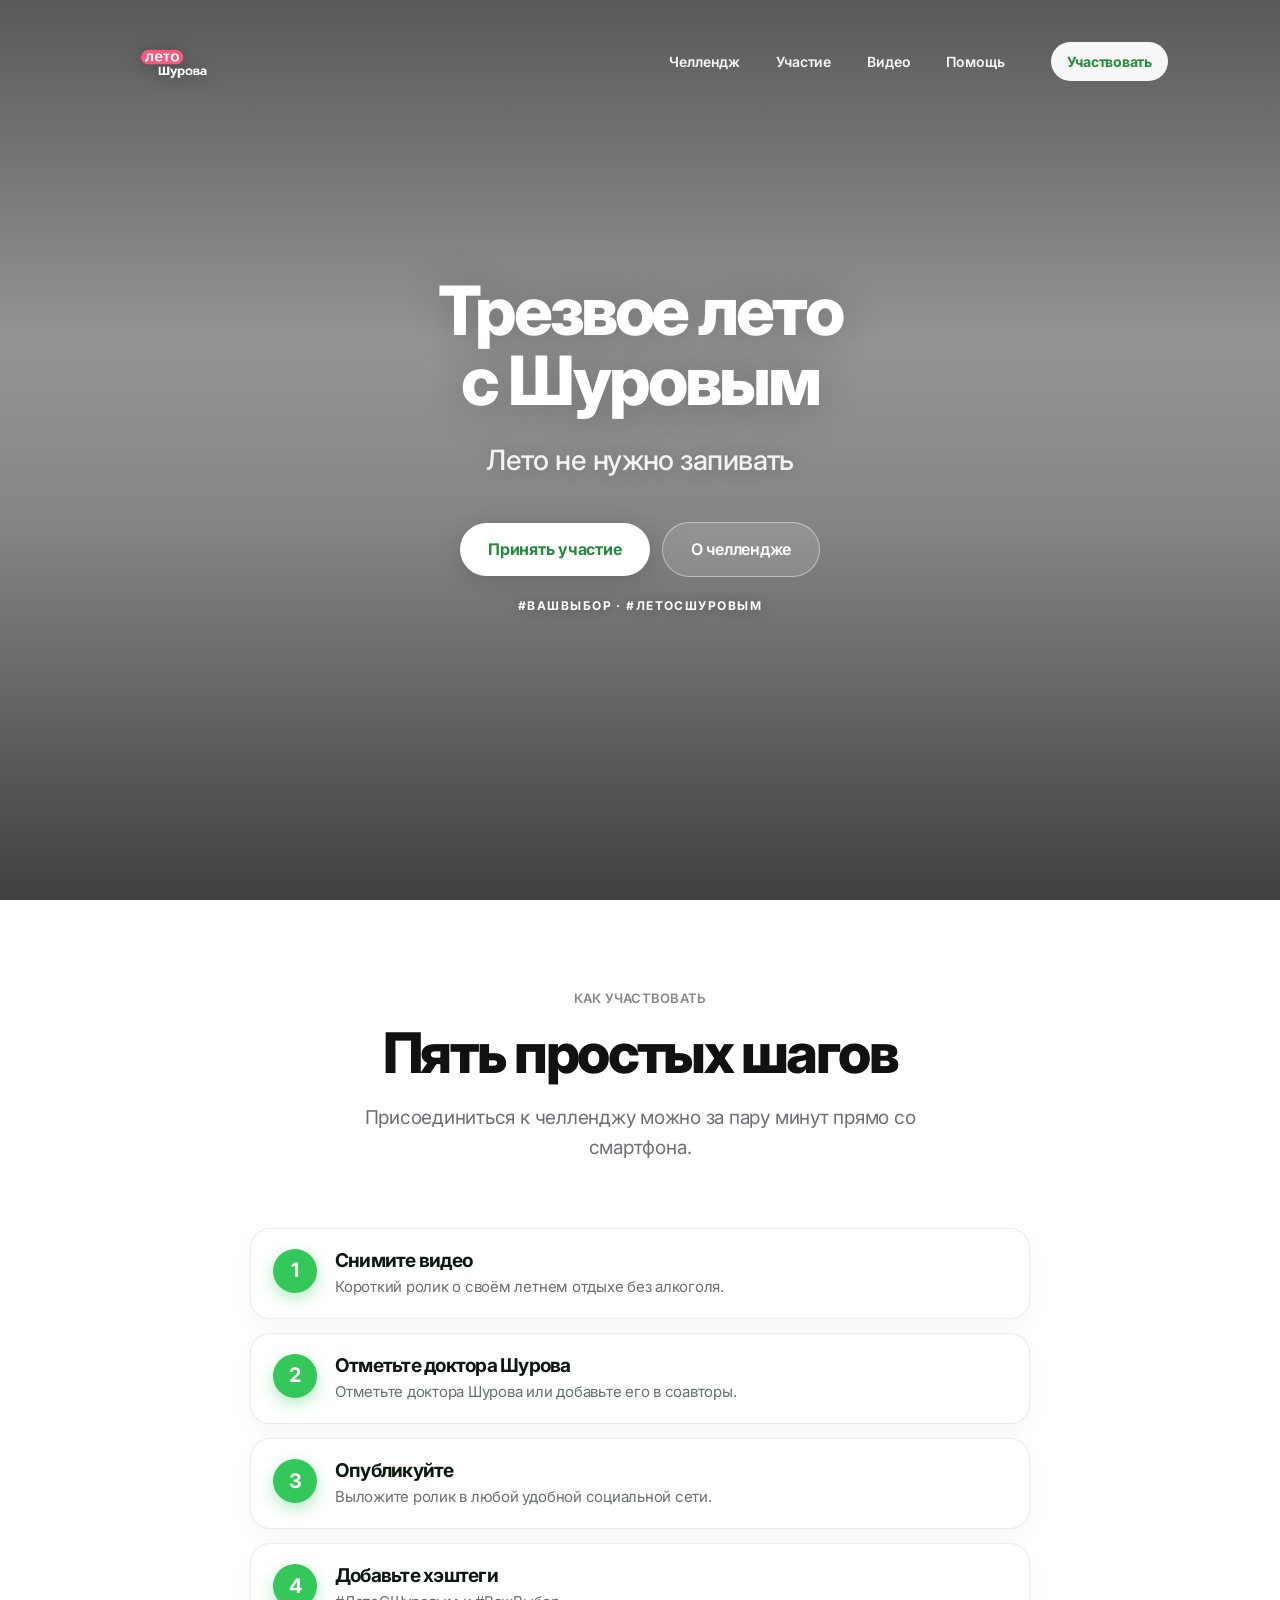
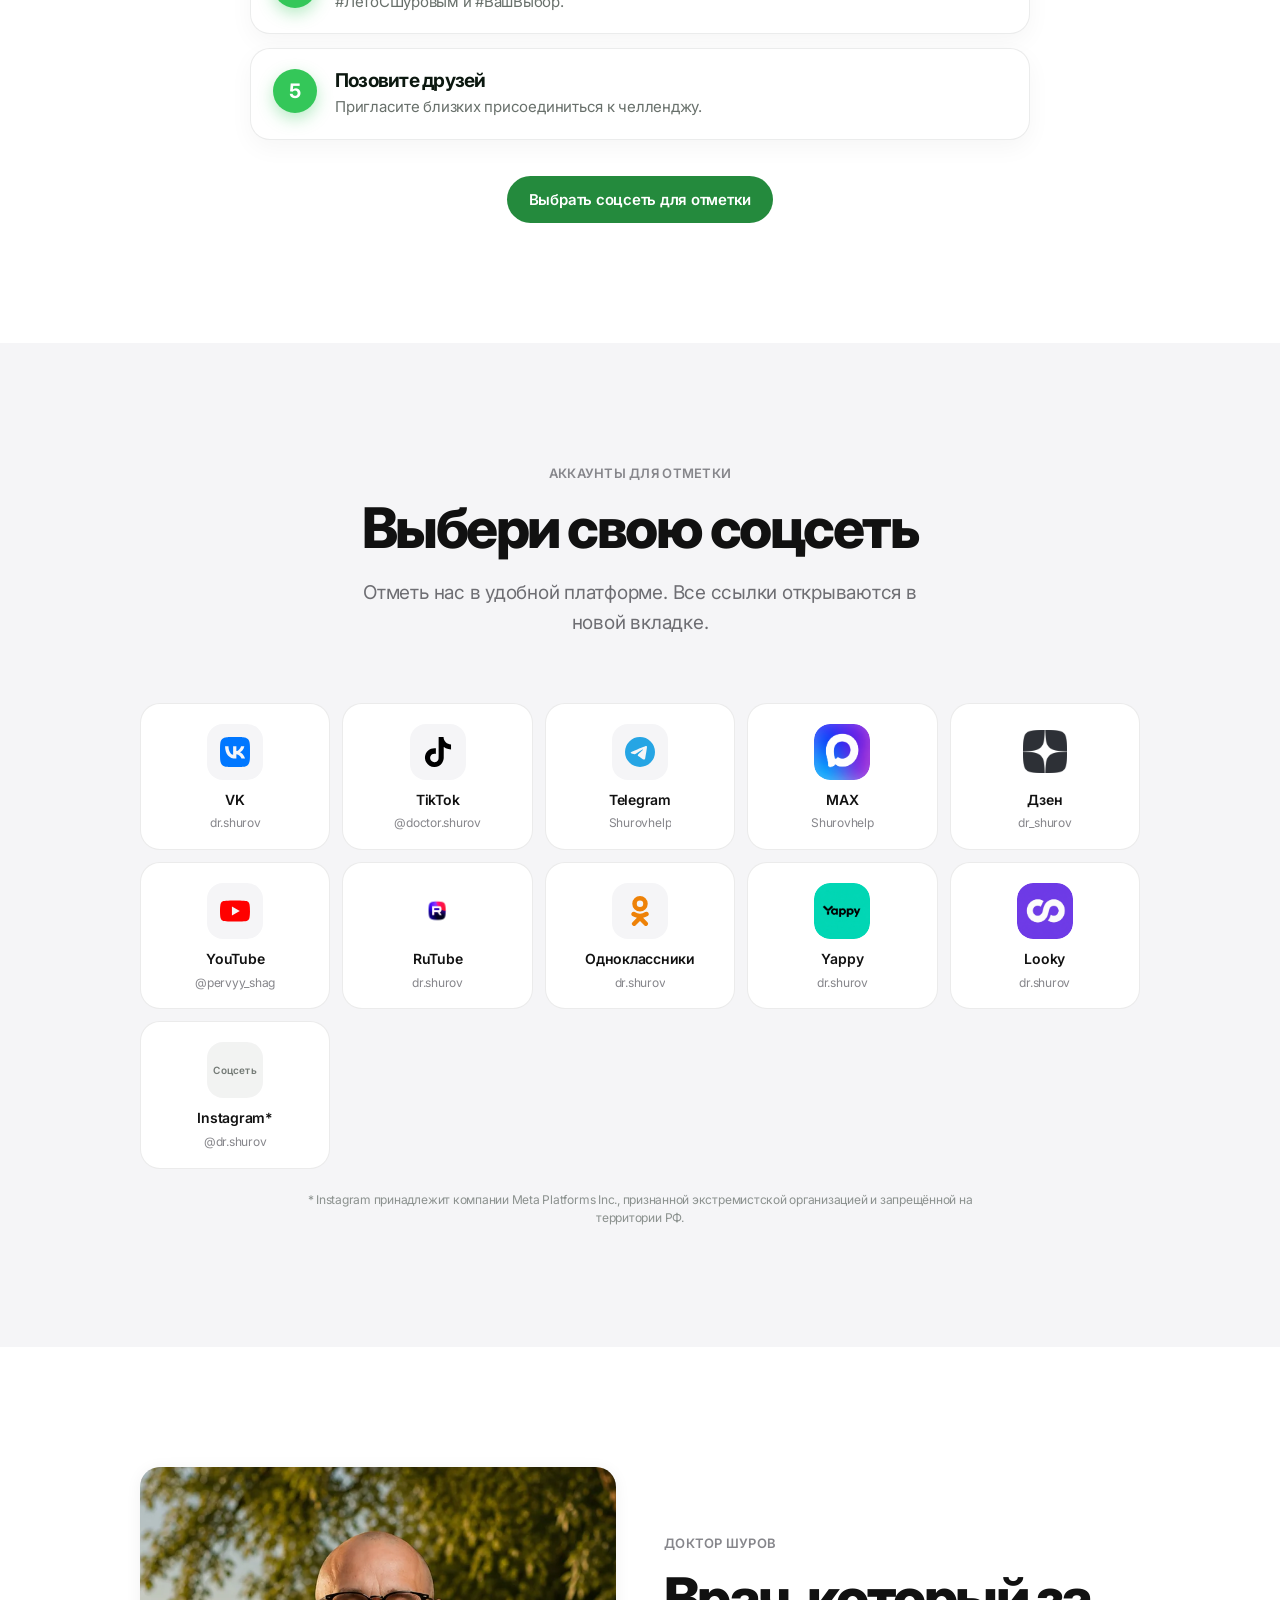
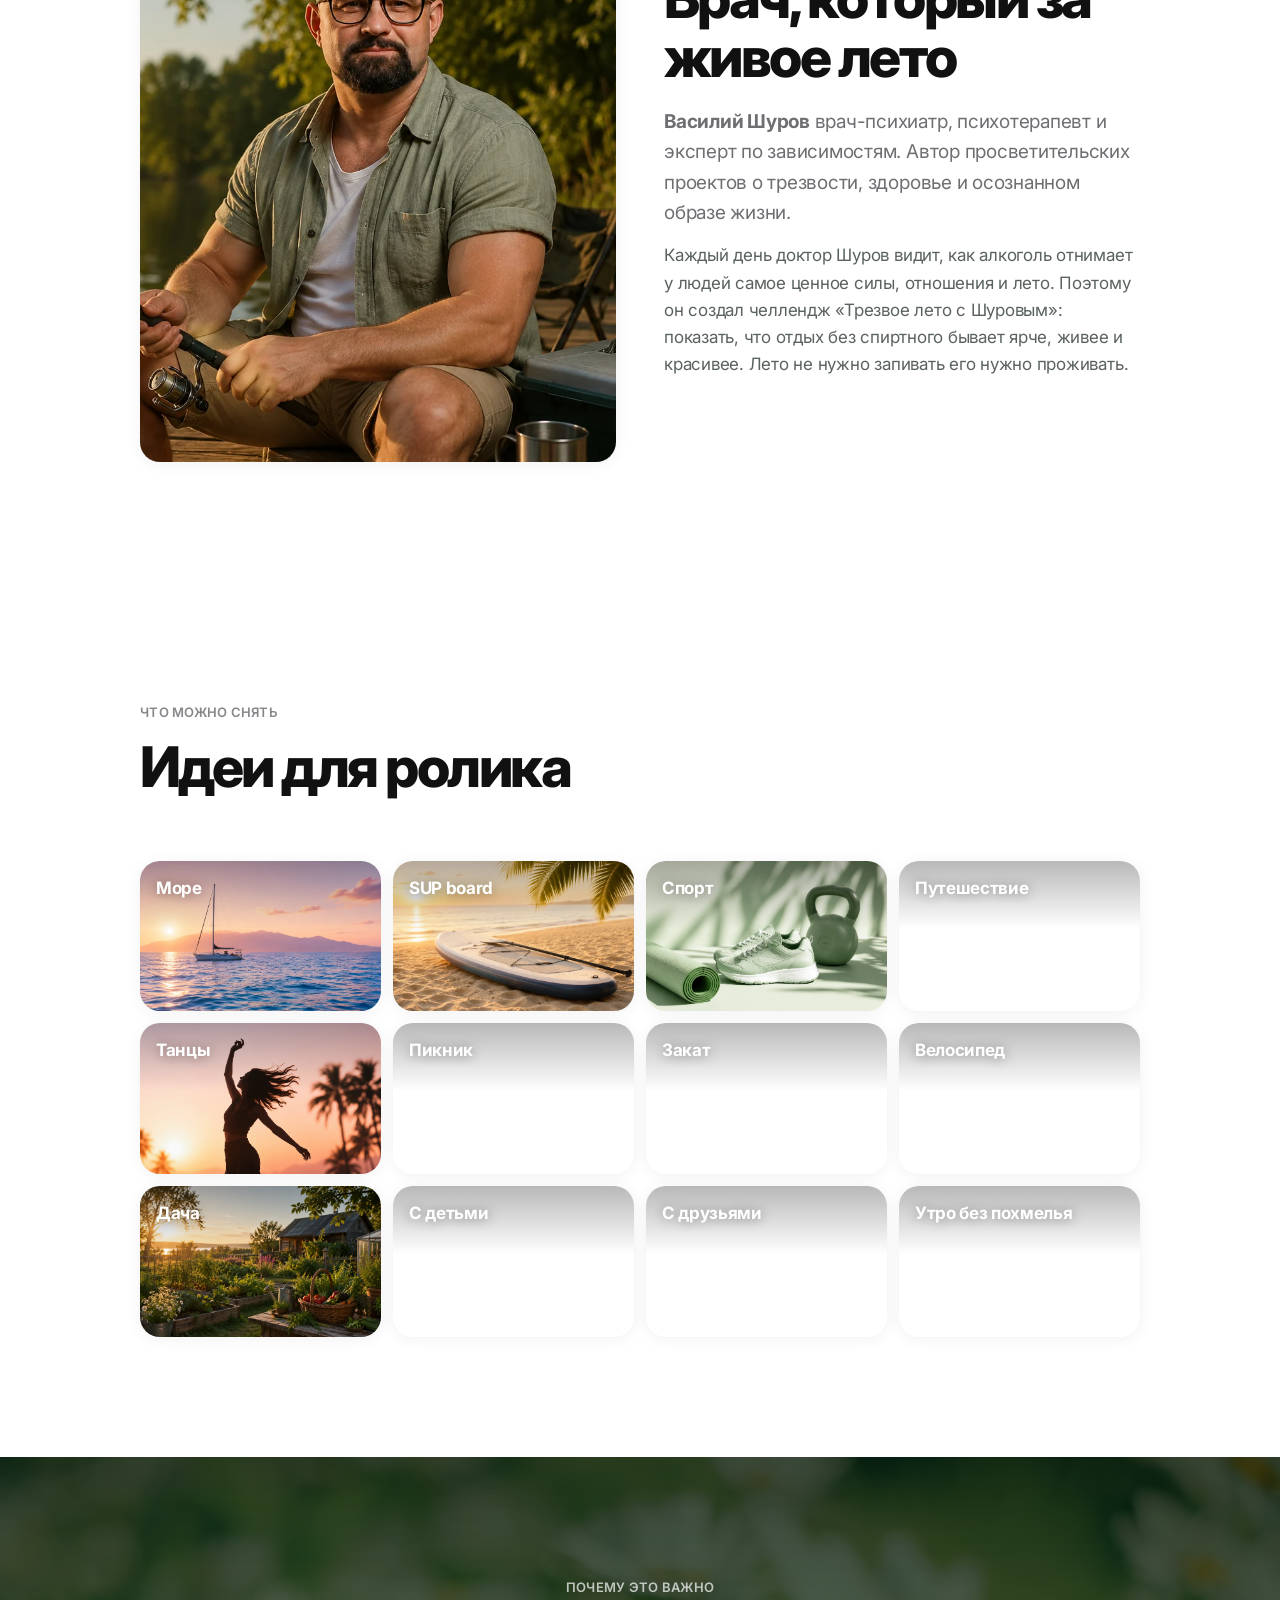
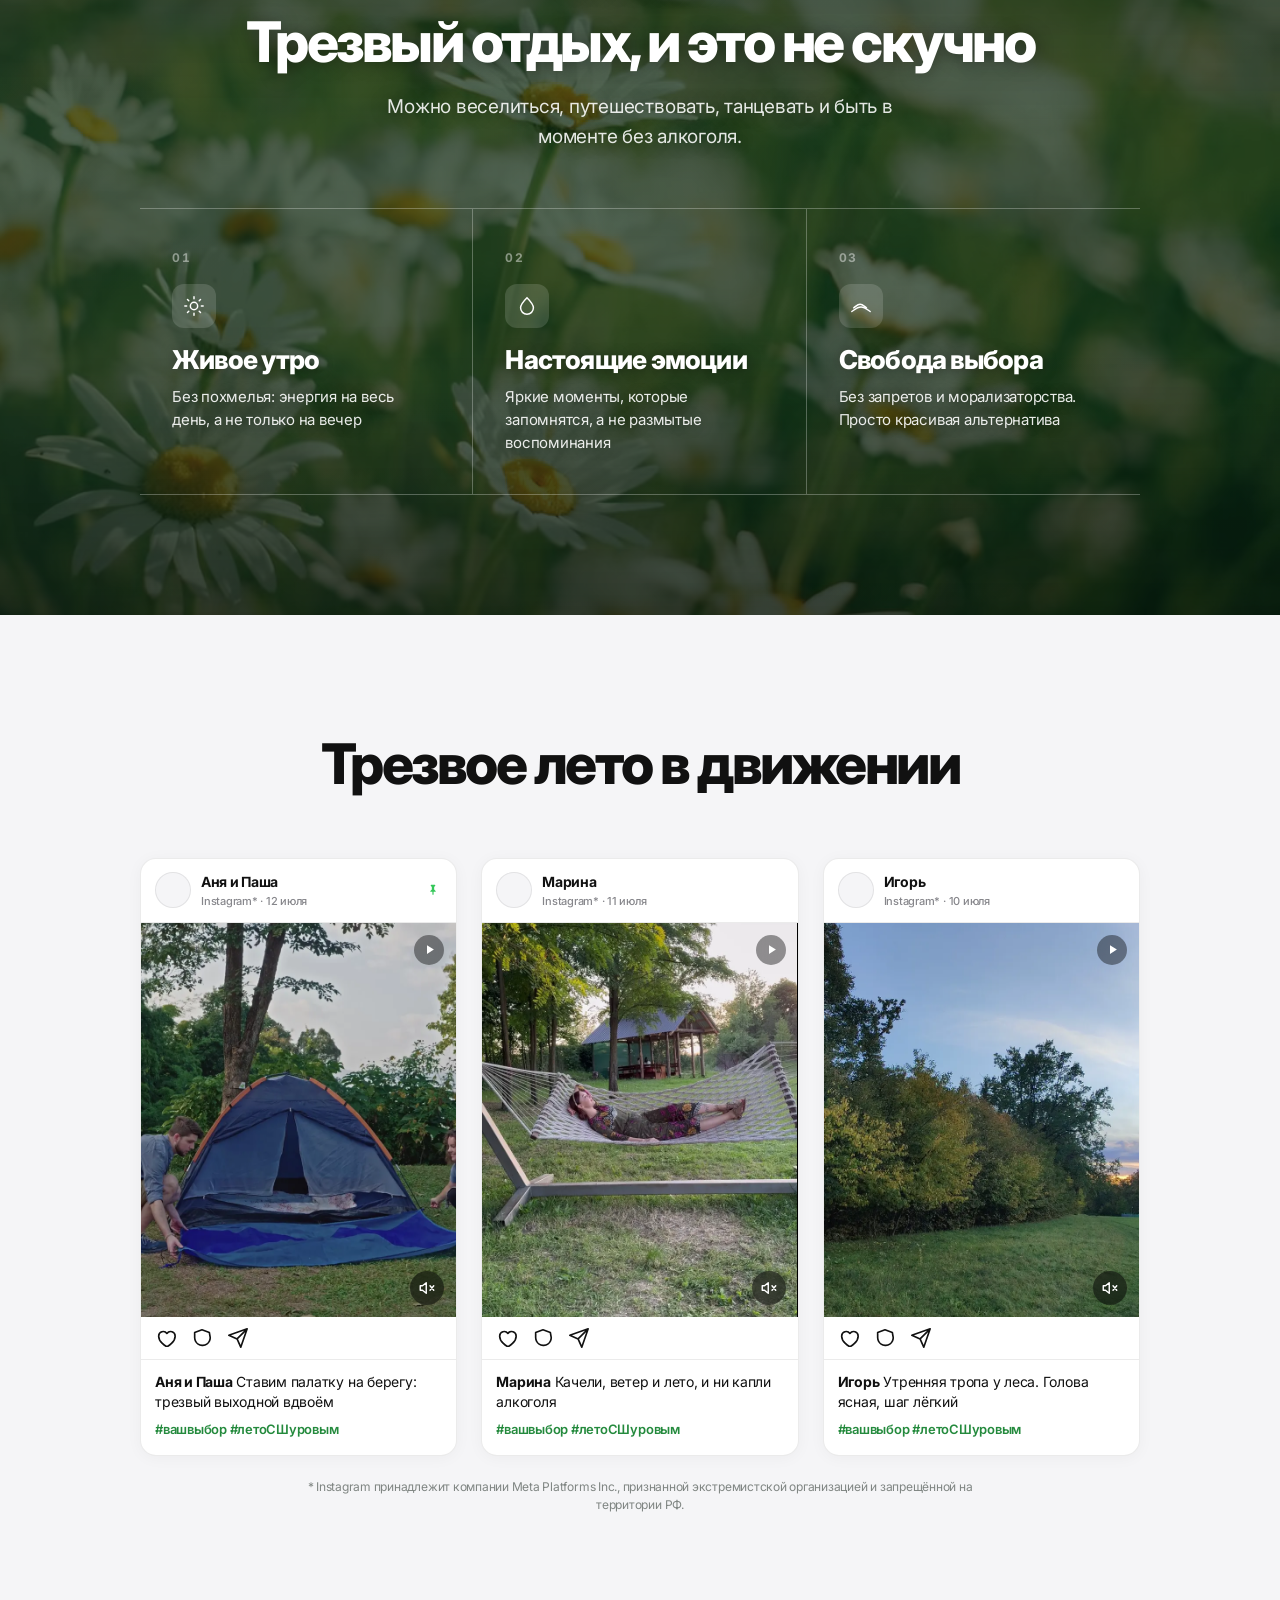
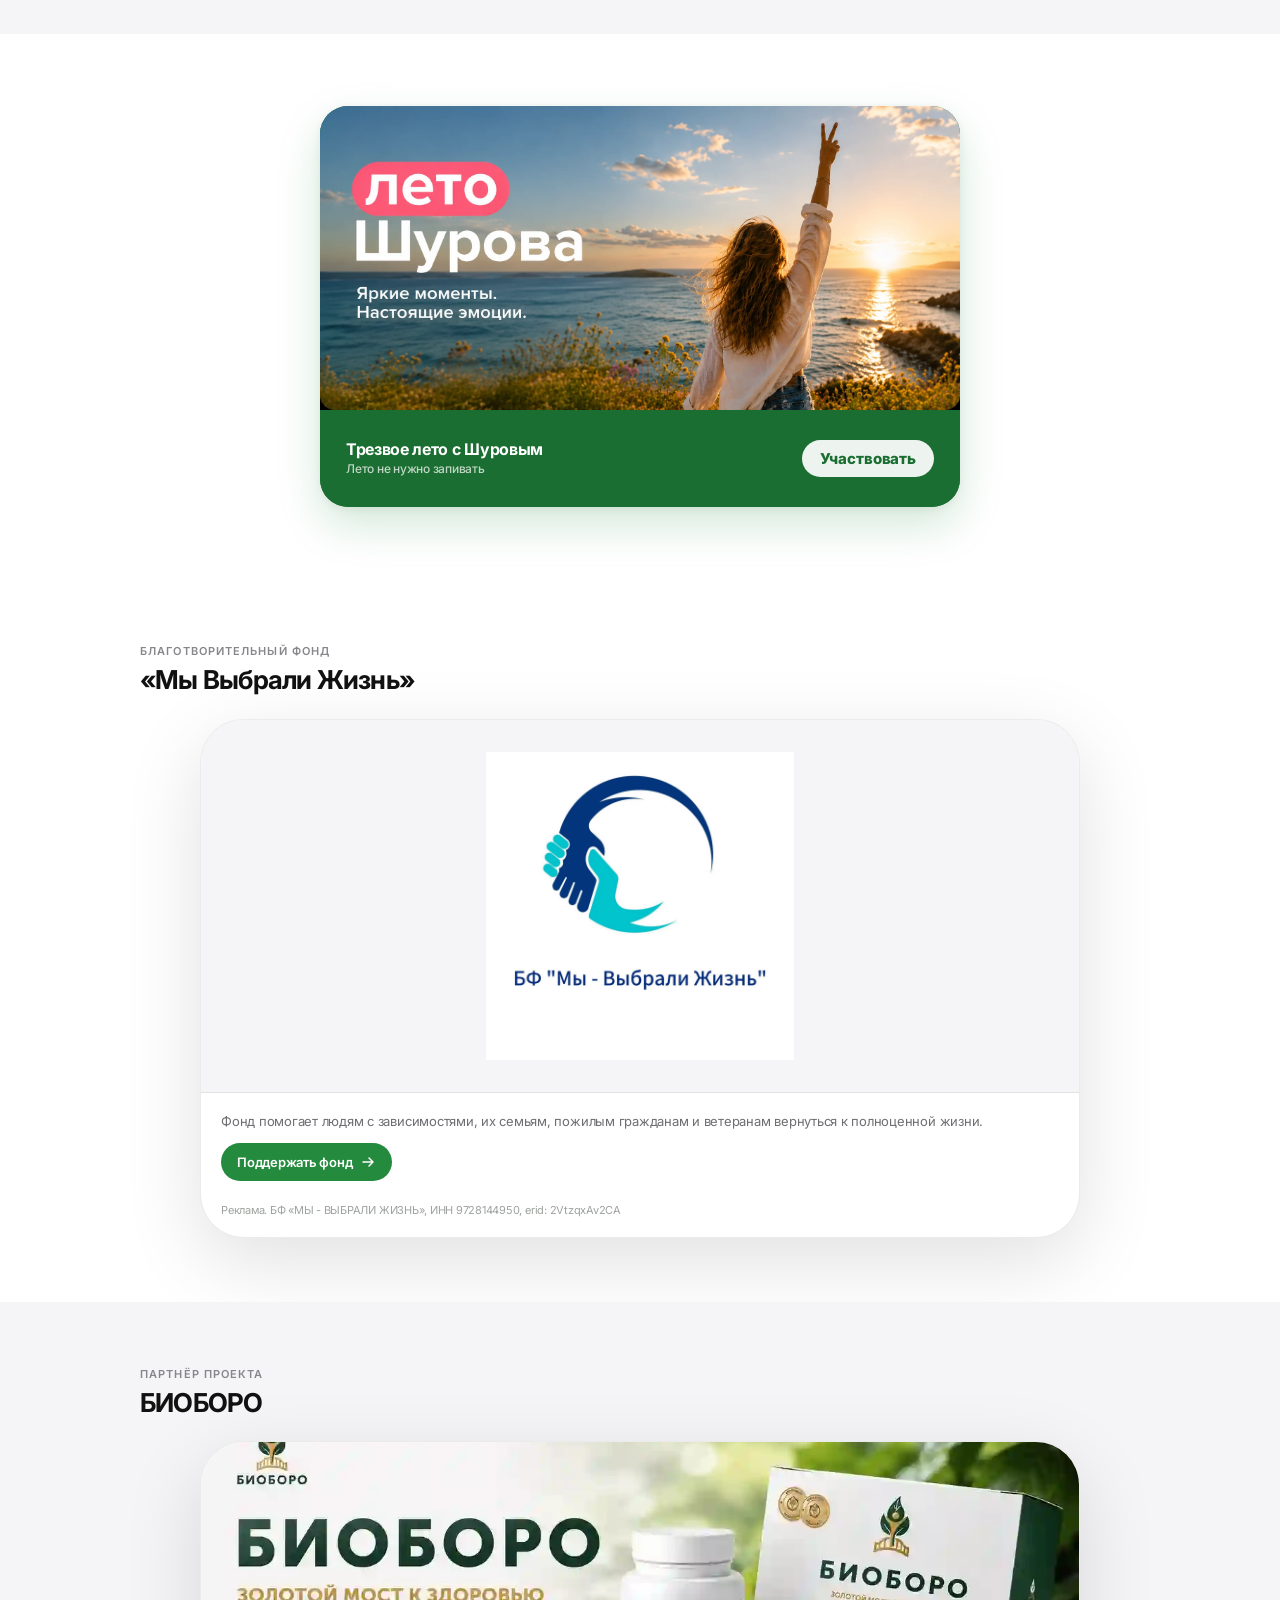
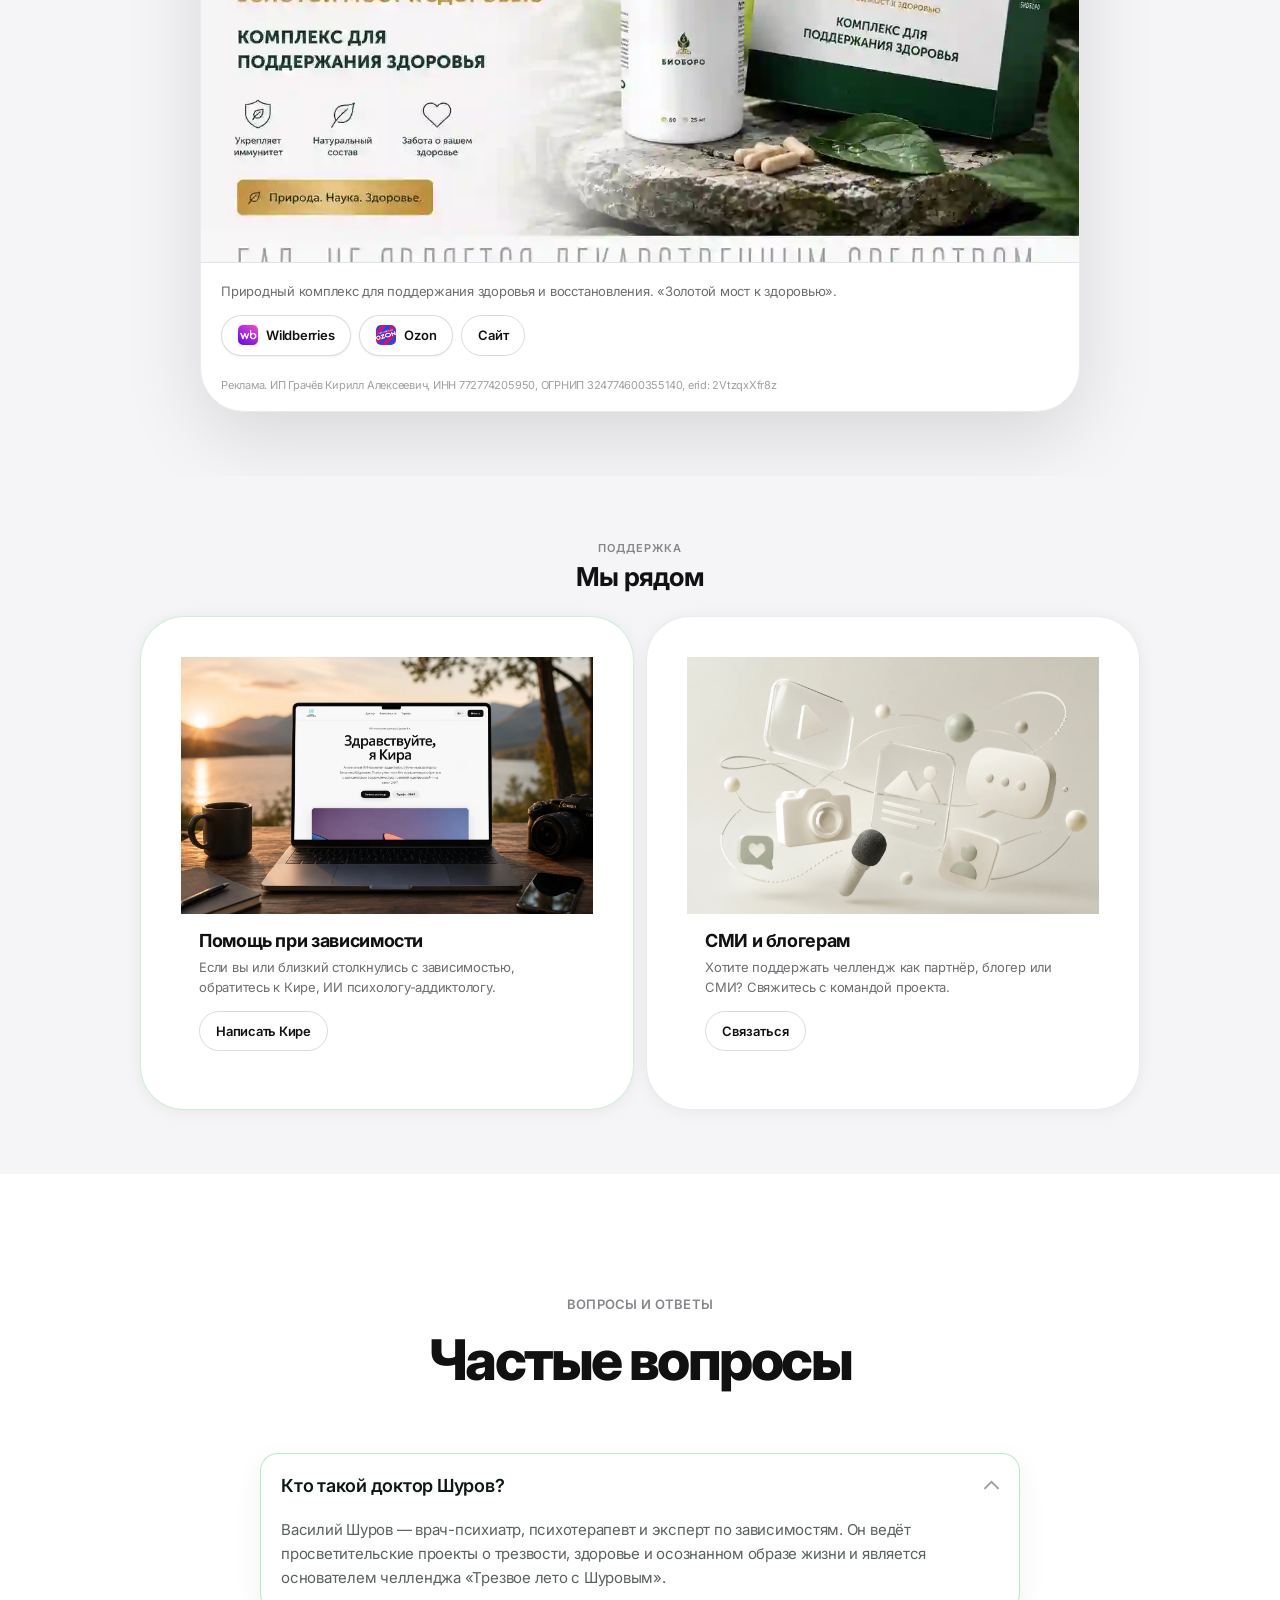
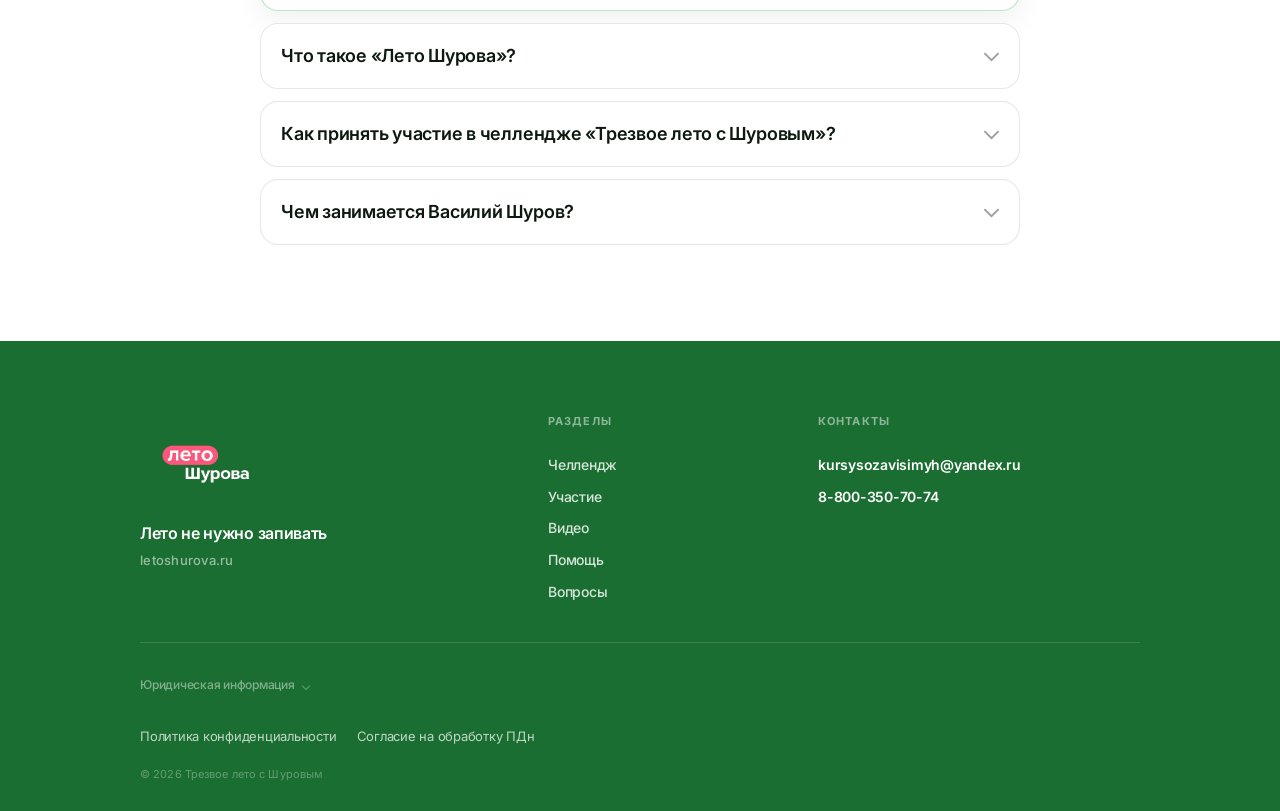
==== commit 1e483b53: "fix: ограничил размер картинок в баннерах фонда/биоборо на десктопе Co-authored-by: Cursor <cursorag" ====
--- a/index.html
+++ b/index.html
@@ -41,7 +41,7 @@
   <link rel="preconnect" href="https://fonts.googleapis.com" />
   <link rel="preconnect" href="https://fonts.gstatic.com" crossorigin />
   <link href="https://fonts.googleapis.com/css2?family=Inter:wght@400;500;600;700;800&display=swap" rel="stylesheet" />
-  <link rel="stylesheet" href="styles.css?v=16" />
+  <link rel="stylesheet" href="styles.css?v=17" />
   <link rel="preload" as="image" href="assets/webp/splash_mob.webp" media="(max-width: 1023px)" />
   <link rel="preload" as="image" href="assets/webp/splash_desktop.webp" media="(min-width: 1024px)" />
 
--- a/styles.css
+++ b/styles.css
@@ -1557,6 +1557,28 @@
 #bioboro .partner-card__body .btn-group {
   margin-top: 2px;
   gap: 8px;
+}
+
+/* Баннеры фонда/биоборо: не даём картинкам разрастаться */
+#fund .partner-card__visual img {
+  width: auto;
+  max-width: 300px;
+  margin-inline: auto;
+  padding: clamp(20px, 4vw, 32px) 16px;
+}
+
+#bioboro .partner-card__visual img {
+  max-height: 380px;
+  object-fit: cover;
+}
+
+@media (min-width: 768px) {
+  #fund .partner-card__visual img {
+    max-width: 340px;
+  }
+  #bioboro .partner-card__visual img {
+    max-height: 420px;
+  }
 }
 
 #help .help-card__body {
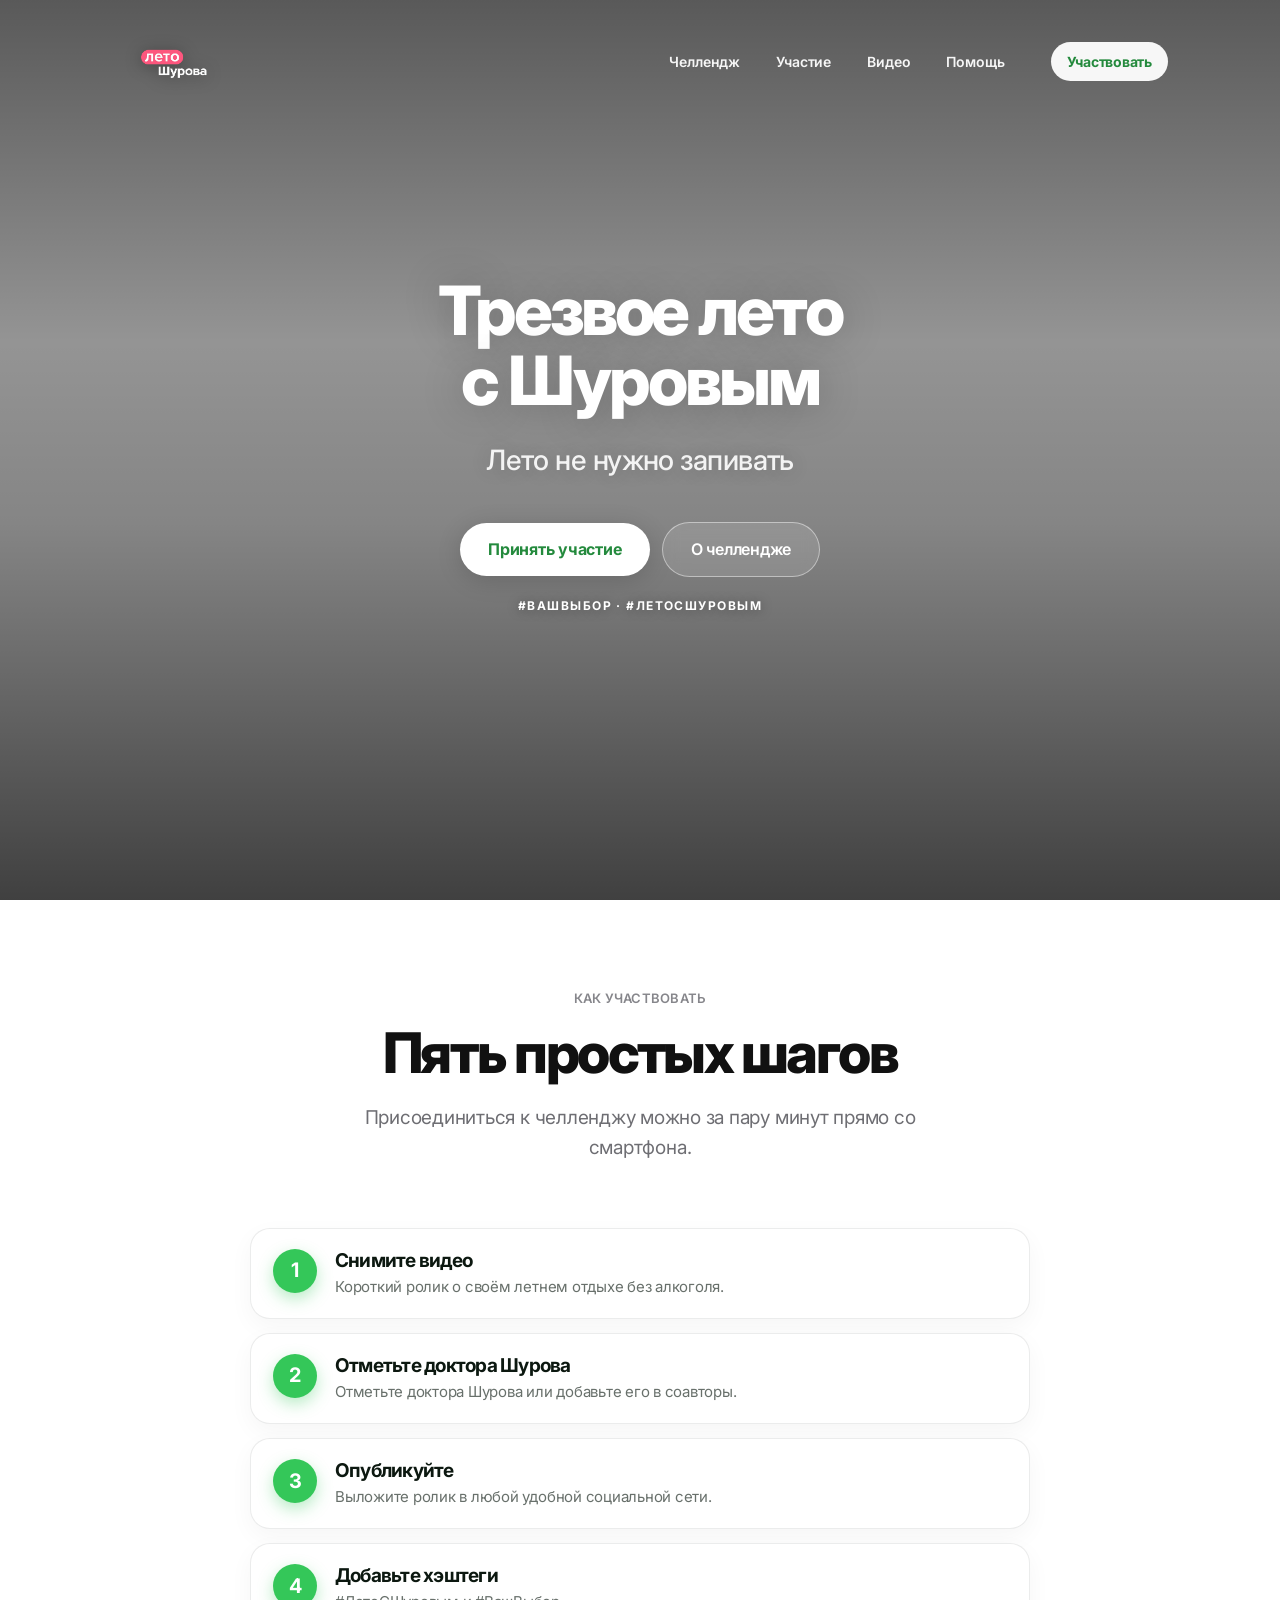
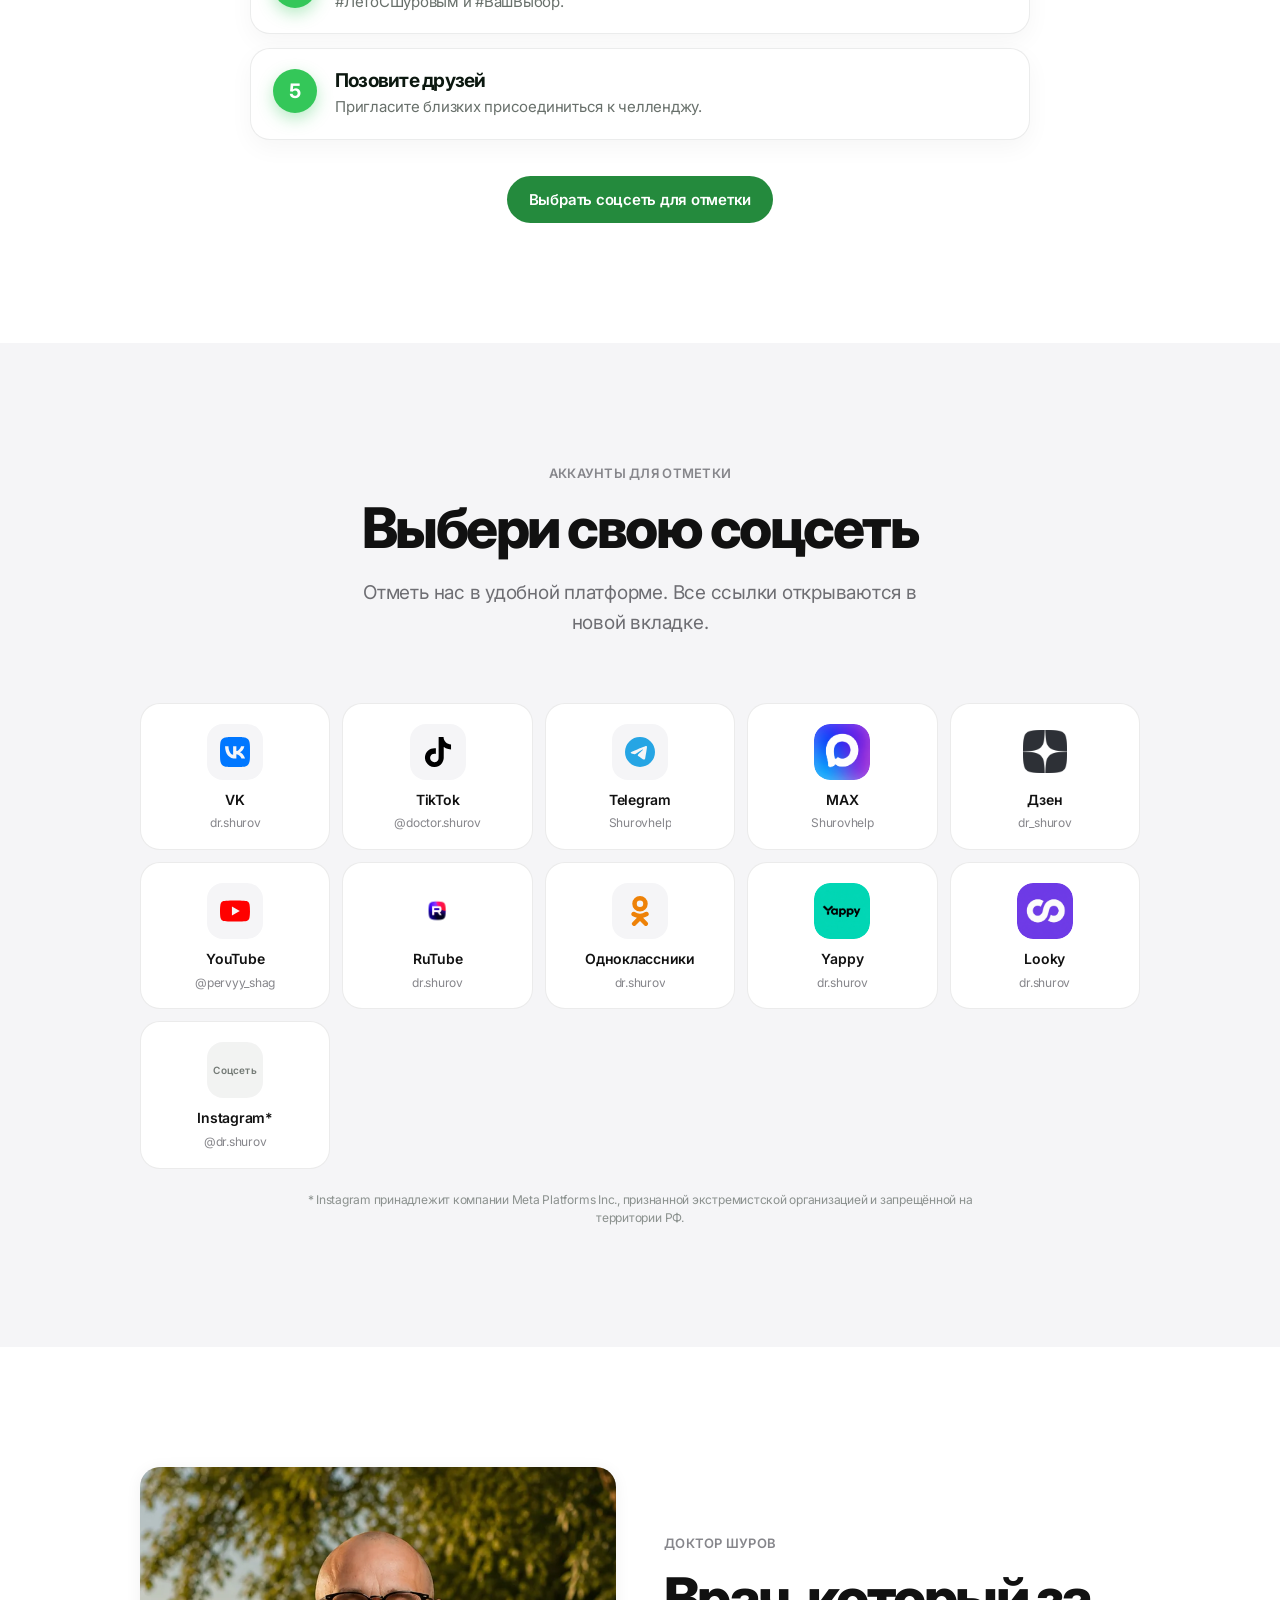
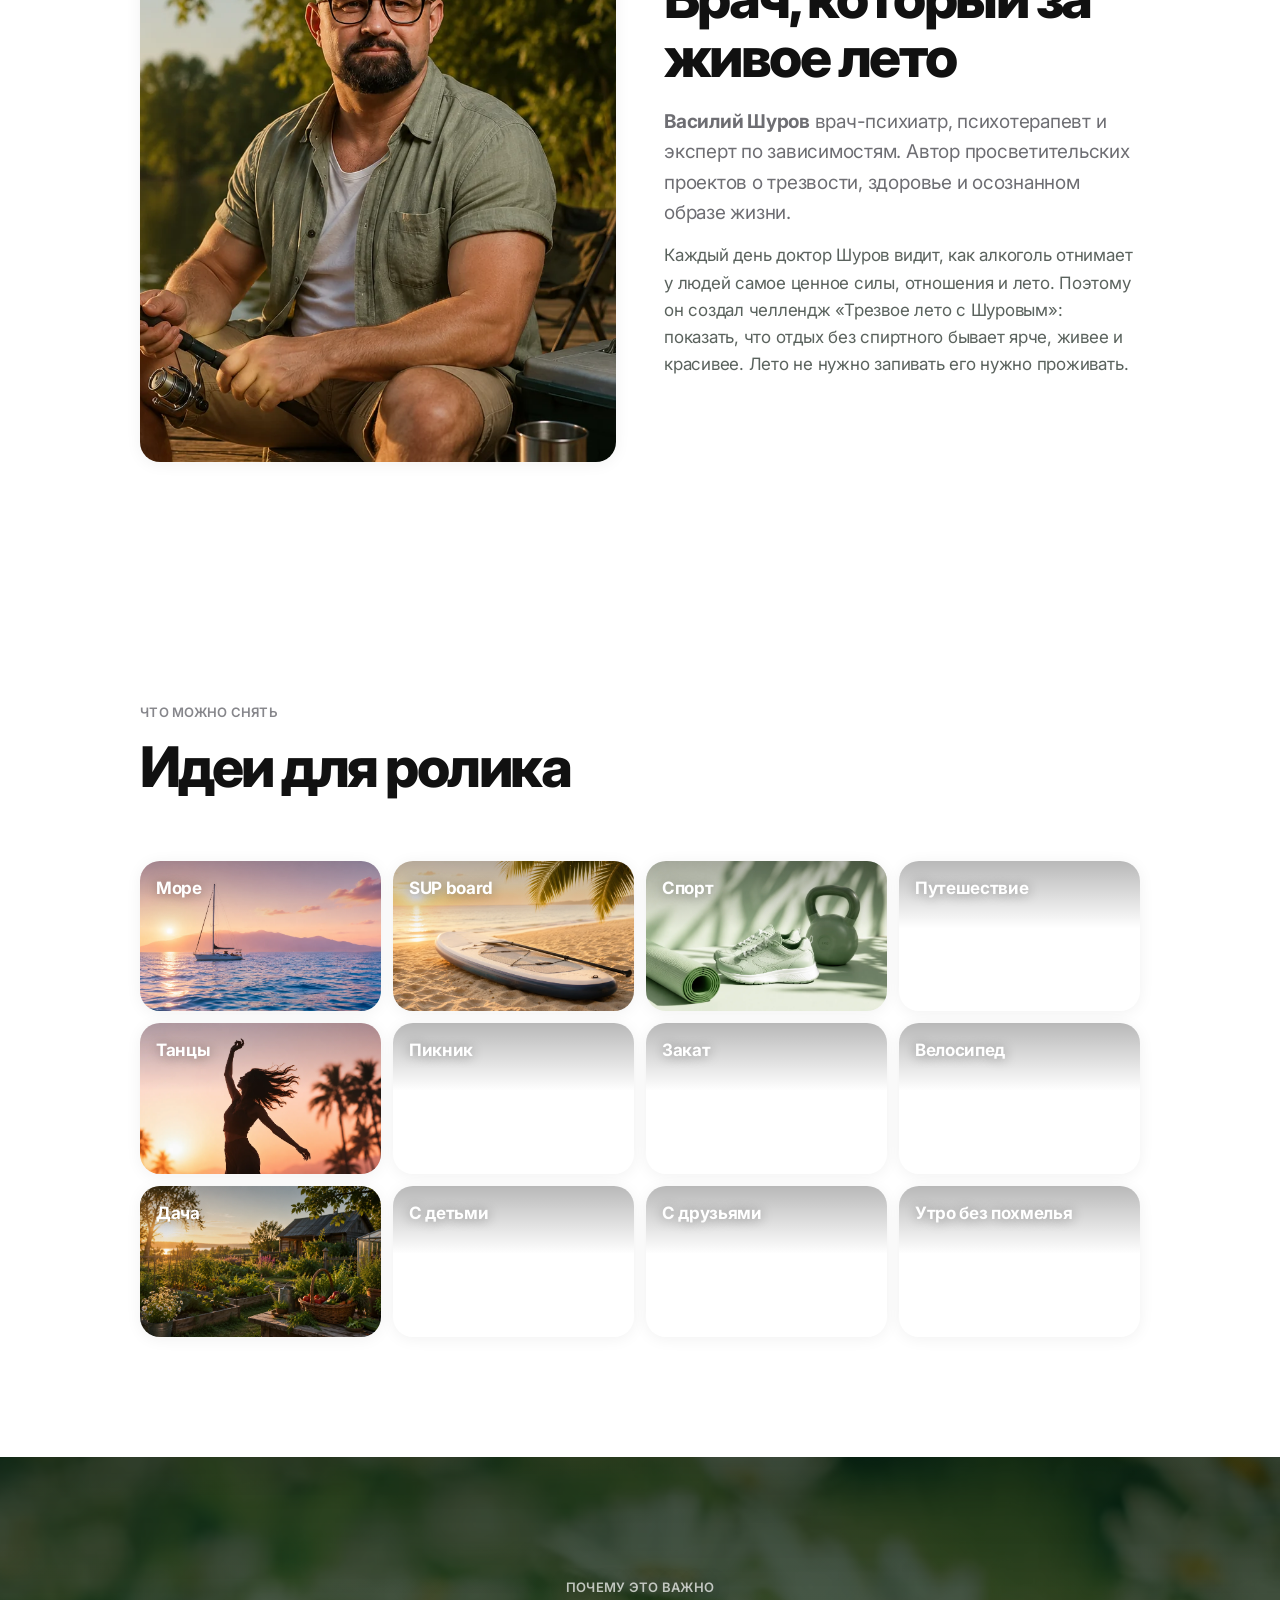
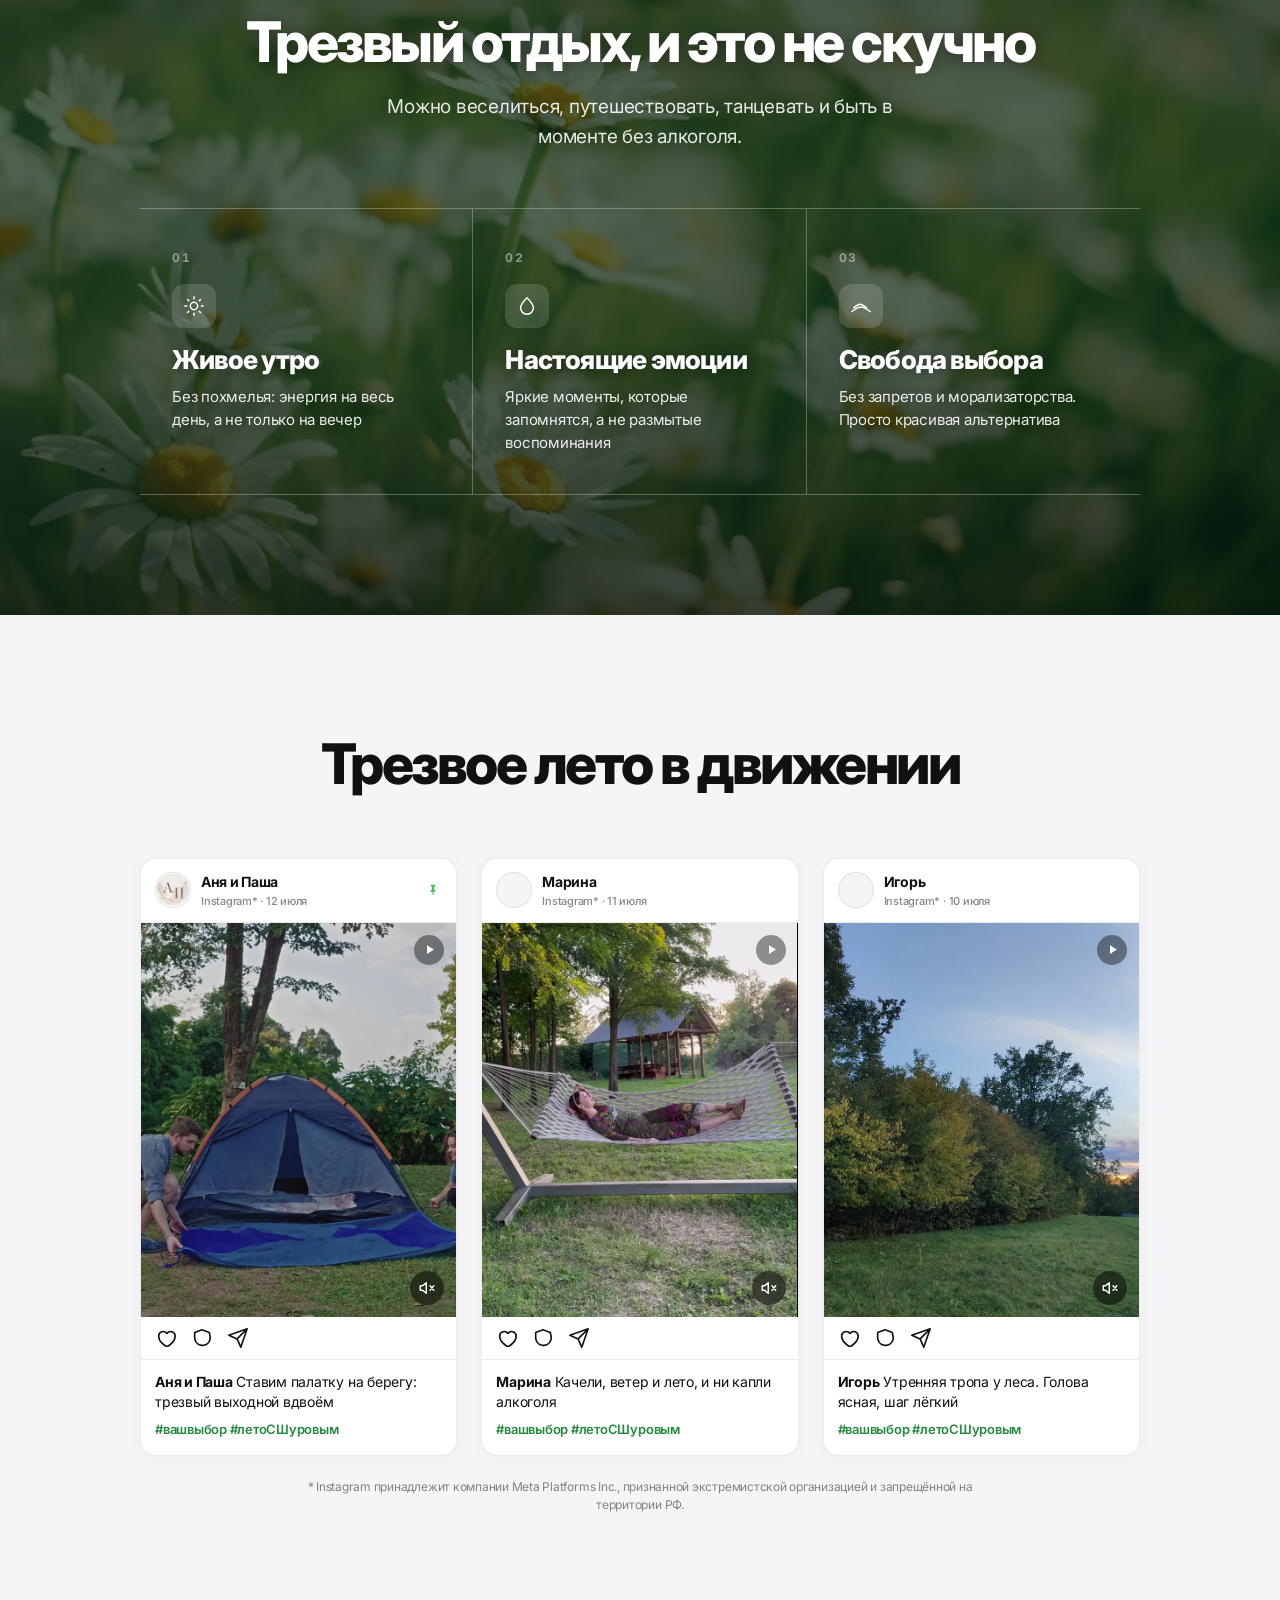
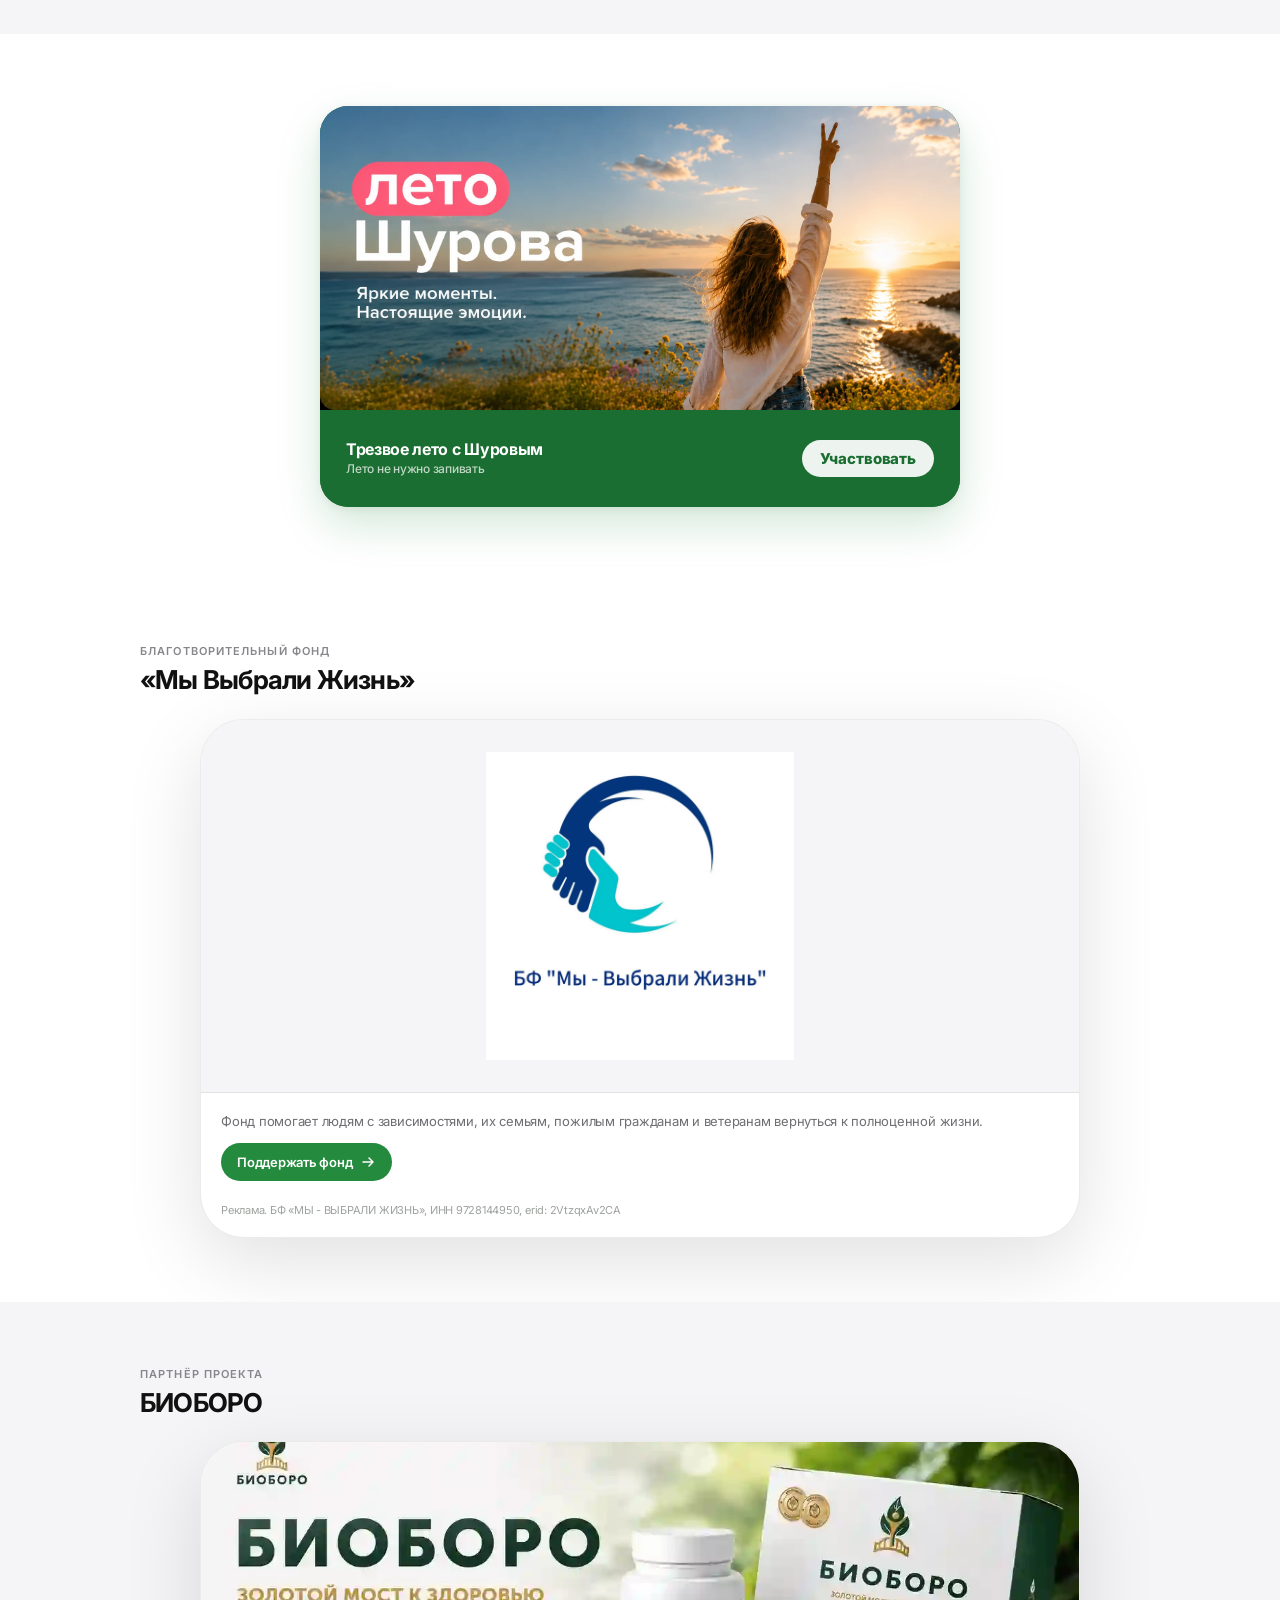
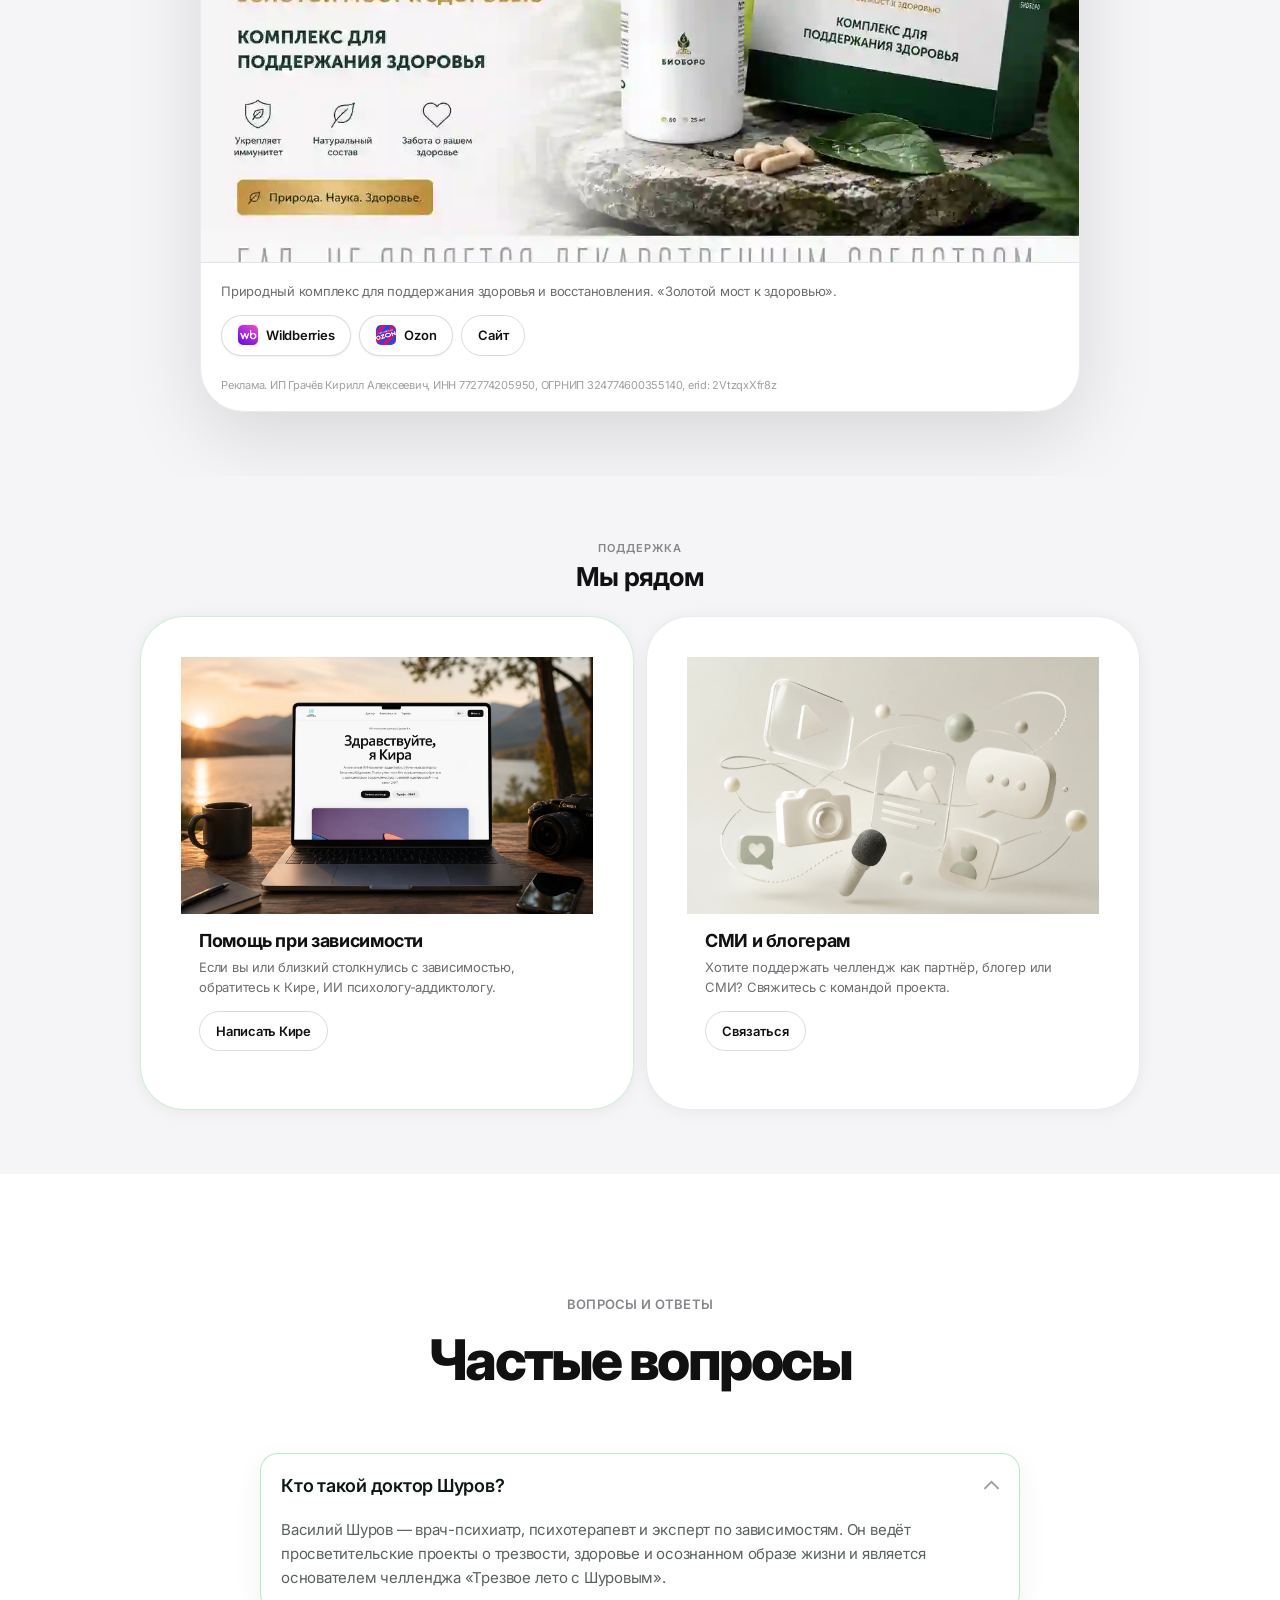
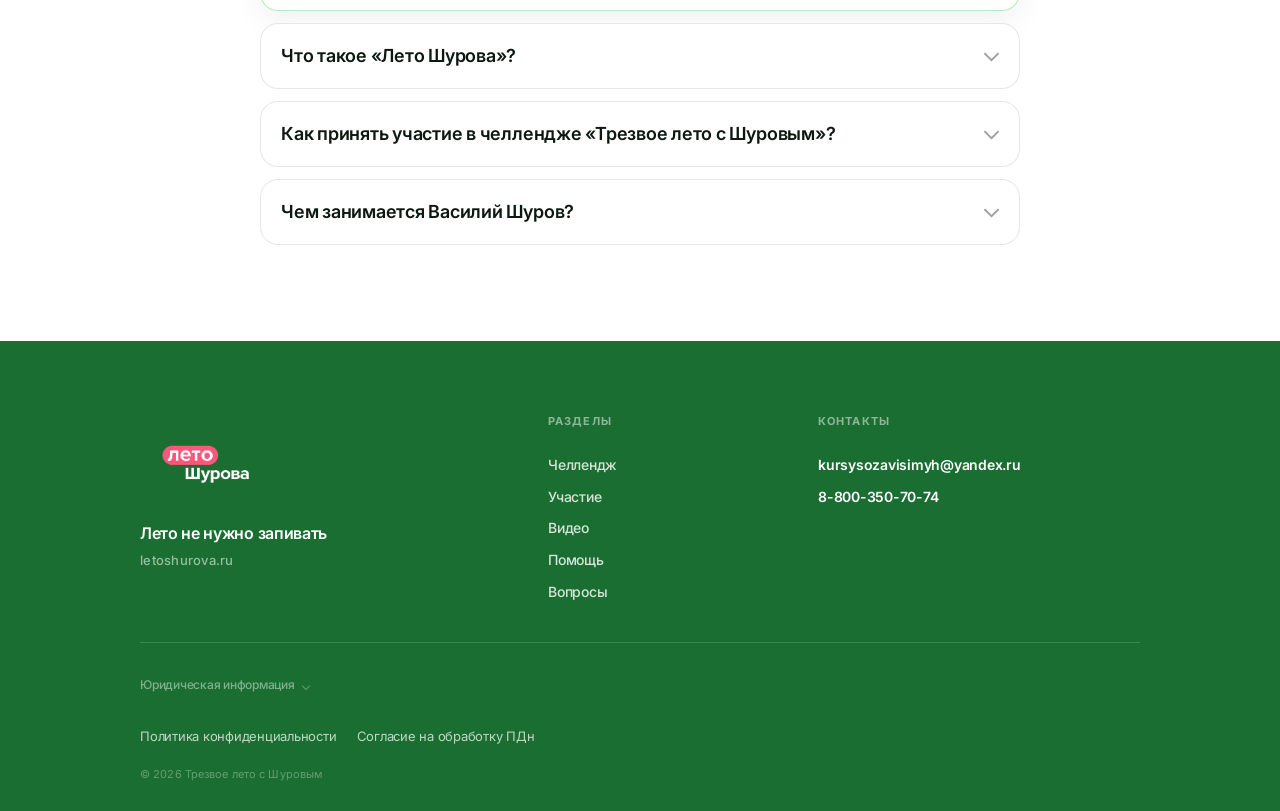
==== commit 9f4e20f5: "feat: подключил Яндекс.Метрику (счётчик 110842208, вебвизор + цели) Co-authored-by: Cursor <cursorag" ====
--- a/index.html
+++ b/index.html
@@ -4,6 +4,26 @@
   <meta charset="UTF-8" />
   <meta name="viewport" content="width=device-width, initial-scale=1.0, viewport-fit=cover" />
   <meta name="theme-color" content="#34C759" />
+
+  <!-- Яндекс.Метрика -->
+  <script type="text/javascript">
+    window.YM_COUNTER_ID = 110842208;
+    (function (m, e, t, r, i, k, a) {
+      m[i] = m[i] || function () { (m[i].a = m[i].a || []).push(arguments); };
+      m[i].l = 1 * new Date();
+      for (var j = 0; j < document.scripts.length; j++) { if (document.scripts[j].src === r) { return; } }
+      k = e.createElement(t), a = e.getElementsByTagName(t)[0], k.async = 1, k.src = r, a.parentNode.insertBefore(k, a);
+    })(window, document, "script", "https://mc.yandex.ru/metrika/tag.js", "ym");
+
+    ym(window.YM_COUNTER_ID, "init", {
+      clickmap: true,
+      trackLinks: true,
+      accurateTrackBounce: true,
+      webvisor: true
+    });
+  </script>
+  <noscript><div><img src="https://mc.yandex.ru/watch/110842208" style="position:absolute; left:-9999px;" alt="" /></div></noscript>
+  <!-- /Яндекс.Метрика -->
 
   <title>Трезвое лето с Шуровым · челлендж «Лето не нужно запивать»</title>
   <meta name="description" content="«Трезвое лето с Шуровым»: летний челлендж о красивом отдыхе без алкоголя. Сними, как отдыхаешь трезво, отметь проект в соцсетях и передай эстафету. Идеи для роликов, живая лента участников, поддержка фонда и врача-психиатра Василия Шурова." />
